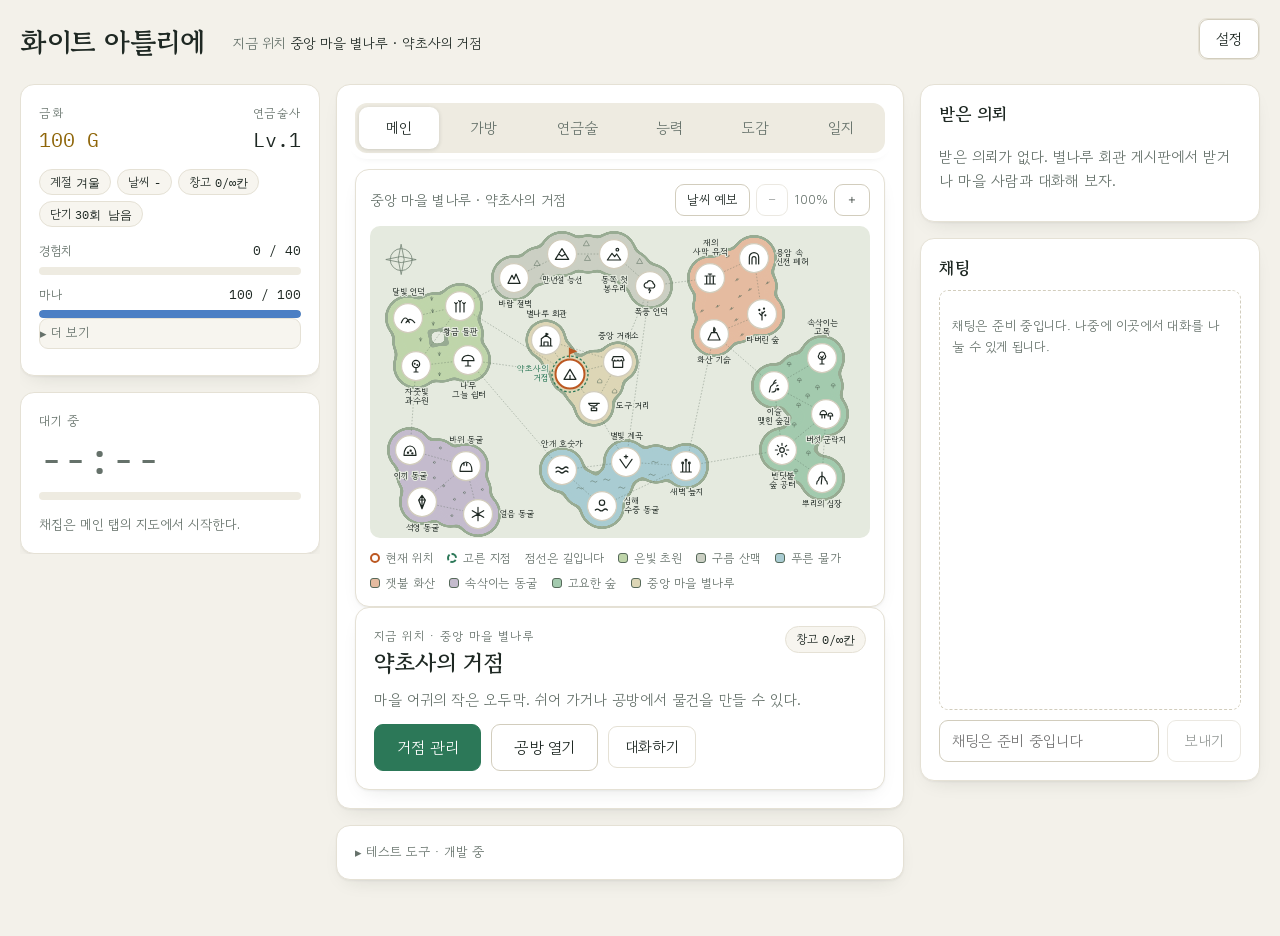
==== index.html @ 30e2deba "Add files via upload" ====
<!doctype html>
<!--
화이트 아틀리에 설계 요약 (상세: "화이트 아틀리에 설계 스펙.md", 인터뷰 2026-10-27)
- 정체성: 방치형 게임. 장기 채집만 오프라인에서 흐르며 복귀 시 한 번만 정산. 시계 + 한도 + 역행 감지.
- 장기 채집은 경험치와 고등급 재료 전용, 단기 채집은 접속 중 용돈벌이. 중앙 마을에서는 채집 불가.
- 흐트러짐과 연속 기록은 폐지하고 날씨(짧게)와 계절(길게)로 대체. 정화와 보호막 물약은 날씨 대비 효과로 교체.
- 마을 레벨 하나(5단계)로 거점, 거래소, 도구 거리를 함께 확장. 재료는 금화, 납품, 의뢰 실적.
- 의뢰 슬롯 5개 고정, 특수 티켓으로 5건 추가(소모, 환영 패키지 포함), 시세 연동 수요, 마을 사람 특수 의뢰.
- 연금술사 레벨 상한 100, 마을 확장이 선행. 31~100은 전문화 트리(저레벨엔 한 갈래의 최종 노드만, 결국 모두 가능).
- 창고 용량 제한, 즐겨찾기, 판매 잠금. 가득 차면 수확물 보류. 제작은 즉시 완료 + 대량 제작 버튼.
- 완료 알림은 브라우저 알림과 소리. UI는 좌측 사이드바 + 페이지 분리(데스크톱 우선).
- 저장 초기화 허용, 내보내기와 불러오기 추가. 구현 순서: 기반, 경제, 콘텐츠.
- 이 주석은 설계 메모이며 아직 코드에 반영되지 않은 항목이 대부분이다.
-->
<html><head><meta charset=utf8><meta name=viewport content="width=device-width,initial-scale=1,viewport-fit=cover"><style>:root{color-scheme:light;box-sizing:border-box;padding-top:env(safe-area-inset-top,0px);padding-bottom:env(safe-area-inset-bottom,0px)}html{scroll-padding-top:env(safe-area-inset-top,0px)}body{margin:0;padding:0;font:14px -apple-system,BlinkMacSystemFont,sans-serif;background:#fff;color:#000}img{max-width:100%}[hidden]:not([hidden=until-found i]){display:none!important}</style></head><body>
<title>화이트 아틀리에</title>
<meta name="claude:viewport-fit-sides" content="cover">
<link rel="preconnect" href="https://fonts.googleapis.com">
<link rel="preconnect" href="https://fonts.gstatic.com" crossorigin>
<link rel="stylesheet" href="https://fonts.googleapis.com/css2?family=Gowun+Batang:wght@400;700&family=Gowun+Dodum&family=IBM+Plex+Mono:wght@400;500&display=swap">
<style>
/* 화이트 아틀리에 — 디자인 v2
   · 종이처럼 밝은 바탕, 흰 카드, 숲빛 초록(행동)과 주황(진행·주의)만 강조색으로 쓴다.
   · 화면 크기에 따라 밀도가 바뀐다: 넓을수록 여유롭게(큰 글자·넓은 여백), 좁을수록 촘촘하게.
   · 큰 정보(채집·거래·게시판 등)는 오버레이로 열고, 메인은 지도와 "지금 위치" 카드 중심으로 둔다. */
:root {
  --bg: #F3F1EA;
  --surface: #FFFFFF;
  --surface-2: #F7F5EF;
  --surface-3: #EEEBE1;
  --fg: #1E2823;
  --muted: #65716A;
  --line: #E5E1D5;
  --line-strong: #D2CDBD;
  --accent: #2C7858;
  --accent-soft: #E1F0E7;
  --accent-fg: #FFFFFF;
  --ember: #BC5822;
  --ember-soft: #FBEADB;
  --ember-fg: #FFF8F2;
  --warn: #946409;
  --gold: #8F660A;
  --up: #2A7849;
  --down: #B04F1B;
  --r1: #66736B;
  --r2: #2A7849;
  --r3: #2C5DA5;
  --r4: #A06E10;
  --map-bg: #E5EADF;
  --m-grass: #BFD5AA;
  --m-mount: #CBCFC3;
  --m-water: #A9CCD2;
  --m-lava: #E5BBA0;
  --m-cave: #C4BBCD;
  --m-coast: #98AB93;
  --m-deco: #56695A;
  --m-town: #DDD6B6;
  --m-forest: #A3CAAE;
  --shadow: 0 1px 2px rgba(30, 40, 30, 0.05), 0 8px 22px -12px rgba(30, 40, 30, 0.18);
  --font-display: 'Gowun Batang', 'Nanum Myeongjo', 'Noto Serif KR', serif;
  --font-body: 'Gowun Dodum', 'Noto Sans KR', 'Apple SD Gothic Neo', 'Malgun Gothic', sans-serif;
  --font-mono: 'IBM Plex Mono', ui-monospace, 'SF Mono', Menlo, Consolas, monospace;
  /* 밀도 (화면 크기별로 아래에서 바뀐다) */
  --fs: 15px;
  --pad: 18px;
  --gap: 16px;
  --rad: 14px;
  --rad-sm: 9px;
  color-scheme: light;
}
@media (prefers-color-scheme: dark) {
  :root:not([data-theme="light"]) {
    --bg: #0E1411; --surface: #151E19; --surface-2: #1A2620; --surface-3: #20302A;
    --fg: #E6EDE5; --muted: #92A398; --line: #25352B; --line-strong: #34493C;
    --accent: #6FC3A1; --accent-soft: #1B3328; --accent-fg: #0E1411;
    --ember: #E58C4F; --ember-soft: #3A2416; --ember-fg: #1A0E05;
    --warn: #D9A93F; --gold: #E2B450; --up: #6FC38A; --down: #E58C4F;
    --r1: #94A29A; --r2: #6FC38A; --r3: #80A9EA; --r4: #E2B450;
    --map-bg: #0A100D; --m-grass: #21382A; --m-mount: #2A3331; --m-water: #1D3A42; --m-lava: #4B2C1F;
    --m-cave: #2E2939; --m-coast: #3E594A; --m-deco: #7EA08A; --m-town: #3A3727; --m-forest: #1B3A2C;
    --shadow: 0 1px 2px rgba(0, 0, 0, 0.3), 0 10px 26px -12px rgba(0, 0, 0, 0.6);
    color-scheme: dark;
  }
}
:root[data-theme="dark"] {
  --bg: #0E1411; --surface: #151E19; --surface-2: #1A2620; --surface-3: #20302A;
  --fg: #E6EDE5; --muted: #92A398; --line: #25352B; --line-strong: #34493C;
  --accent: #6FC3A1; --accent-soft: #1B3328; --accent-fg: #0E1411;
  --ember: #E58C4F; --ember-soft: #3A2416; --ember-fg: #1A0E05;
  --warn: #D9A93F; --gold: #E2B450; --up: #6FC38A; --down: #E58C4F;
  --r1: #94A29A; --r2: #6FC38A; --r3: #80A9EA; --r4: #E2B450;
  --map-bg: #0A100D; --m-grass: #21382A; --m-mount: #2A3331; --m-water: #1D3A42; --m-lava: #4B2C1F;
  --m-cave: #2E2939; --m-coast: #3E594A; --m-deco: #7EA08A; --m-town: #3A3727; --m-forest: #1B3A2C;
  --shadow: 0 1px 2px rgba(0, 0, 0, 0.3), 0 10px 26px -12px rgba(0, 0, 0, 0.6);
  color-scheme: dark;
}
@media (min-width: 1600px) { :root { --fs: 16px; --pad: 22px; --gap: 20px; } }
@media (max-width: 1279px) { :root { --fs: 14.5px; --pad: 16px; --gap: 14px; } }
@media (max-width: 899px) { :root { --fs: 14px; --pad: 14px; --gap: 12px; } }

* { box-sizing: border-box; }
body { background: var(--bg); color: var(--fg); font-family: var(--font-body); font-size: var(--fs); line-height: 1.6; }
button, input { font: inherit; color: inherit; }
button { -webkit-tap-highlight-color: transparent; }
:focus-visible { outline: 2px solid var(--accent); outline-offset: 2px; }

/* ---- 틀 */
.app {
  max-width: 1760px; margin: 0 auto;
  padding-block: 18px 48px;
  padding-left: max(20px, env(safe-area-inset-left, 0px));
  padding-right: max(20px, env(safe-area-inset-right, 0px));
  display: grid; gap: var(--gap);
}
.top { display: flex; align-items: center; justify-content: space-between; gap: 8px 20px; flex-wrap: wrap; }
h1 { font-family: var(--font-display); font-size: 28px; line-height: 1.2; margin: 0; letter-spacing: -0.01em; text-wrap: balance; }
.where { color: var(--muted); font-size: 0.93em; margin-right: auto; margin-left: 8px; }
.where b { color: var(--fg); font-weight: 400; }

.grid { display: grid; gap: var(--gap); grid-template-columns: minmax(0, 1fr); align-items: start; }
.col { display: grid; gap: var(--gap); min-width: 0; align-content: start; }
@media (min-width: 900px) {
  .grid { grid-template-columns: 300px minmax(0, 1fr); grid-template-areas: "a b" "c b"; grid-template-rows: auto 1fr; }
  .grid > .col:nth-child(1) { grid-area: a; }
  .grid > .col:nth-child(2) { grid-area: b; }
  .grid > .logcol { grid-area: c; }
  .logcol { align-self: stretch; }
  .logcol .stick { position: sticky; top: 16px; align-self: start; }
}
@media (min-width: 1280px) {
  .grid { grid-template-columns: 300px minmax(0, 1fr) 340px; grid-template-areas: "a b c"; grid-template-rows: auto; }
  .grid > .col:nth-child(1) { position: sticky; top: 16px; align-self: start; max-height: calc(100vh - 32px); overflow-y: auto; scrollbar-width: thin; }
}
@media (min-width: 1600px) { .grid { grid-template-columns: 330px minmax(0, 1fr) 380px; } }

/* ---- 카드 */
.panel { background: var(--surface); border: 1px solid var(--line); border-radius: var(--rad); padding: var(--pad); min-width: 0; box-shadow: var(--shadow); }
.panel h2 { font-family: var(--font-display); font-size: 1.15em; margin: 0 0 10px; line-height: 1.3; }
.sub { color: var(--muted); font-size: 0.87em; }
.note { margin: 0 0 12px; color: var(--muted); font-size: 0.9em; }
.sec { margin: 18px 0 8px; font-size: 0.85em; color: var(--muted); letter-spacing: 0.05em; font-weight: 400; }
.sec:first-child { margin-top: 0; }
.empty { color: var(--muted); padding: 10px 0; }

/* ---- 사이드바: 상태·타이머 */
.stat { display: grid; gap: 2px; }
.stat .k { font-size: 0.8em; color: var(--muted); letter-spacing: 0.05em; }
.stat .v { font-family: var(--font-mono); font-size: 1.35em; font-variant-numeric: tabular-nums; }
.side .topline { display: flex; justify-content: space-between; align-items: baseline; gap: 12px; }
.side .chiprow { display: flex; flex-wrap: wrap; gap: 6px; margin: 12px 0 14px; }
.lvl .row1 { display: flex; justify-content: space-between; gap: 8px; font-size: 0.85em; color: var(--muted); margin-bottom: 5px; }
.lvl .row1 b { color: var(--fg); font-weight: 400; font-family: var(--font-mono); font-variant-numeric: tabular-nums; }
.effects { display: flex; flex-wrap: wrap; gap: 6px; margin-top: 10px; }
.timer-kind { font-size: 0.85em; color: var(--muted); letter-spacing: 0.04em; min-height: 1.4em; }
.clock { font-family: var(--font-mono); font-size: 2.8em; line-height: 1.1; font-variant-numeric: tabular-nums; letter-spacing: -0.02em; margin: 4px 0 10px; }
.clock.idle { color: var(--muted); }
.clock.focus { color: var(--ember); }
.timer-actions { margin-top: 14px; }

.bar { height: 8px; border-radius: 999px; background: var(--surface-3); overflow: hidden; }
.bar > i { display: block; height: 100%; width: 0; background: var(--accent); border-radius: 999px; transition: width 0.3s ease; }
.bar.focus > i { background: var(--ember); }
.mana > i { background: #4C7FC4; }

details.more > summary, details.testbox > summary { cursor: pointer; color: var(--muted); font-size: 0.87em; padding: 4px 0; list-style: none; }
details.more > summary::-webkit-details-marker, details.testbox > summary::-webkit-details-marker { display: none; }
details.more > summary::before, details.testbox > summary::before { content: '▸ '; }
details.more[open] > summary::before, details.testbox[open] > summary::before { content: '▾ '; }
details.more[open] > summary, details.testbox[open] > summary { margin-bottom: 8px; }
details.testbox { padding: 12px var(--pad); }

/* ---- 칩 · 버튼 */
.chip { display: inline-flex; align-items: center; gap: 4px; font-size: 0.82em; padding: 3px 10px; border: 1px solid var(--line); border-radius: 999px; background: var(--surface-2); line-height: 1.5; }
.chip b { font-weight: 400; font-family: var(--font-mono); font-variant-numeric: tabular-nums; }
.chip.fx, .chip.wx { border-color: var(--accent); color: var(--accent); background: var(--accent-soft); }
.chip.bad, .chip.wx.bad { border-color: var(--ember); color: var(--ember); background: var(--ember-soft); }
.chip.dim-chip { color: var(--muted); border-style: dashed; background: transparent; }
.chip.c-common { border-left: 3px solid var(--r1); }
.chip.c-uncommon { border-left: 3px solid var(--r2); }
.chip.c-rare { border-left: 3px solid var(--r3); }
.chip.c-legendary { border-left: 3px solid var(--r4); }
.hot { font-size: 0.75em; padding: 1px 7px; border-radius: 999px; background: var(--ember); color: var(--ember-fg); }
.up { color: var(--up); } .down { color: var(--down); }
.stat .v.gold, b.gold { color: var(--gold); }
b.gold { font-weight: 400; font-family: var(--font-mono); font-variant-numeric: tabular-nums; }

.actions { display: flex; flex-wrap: wrap; gap: 8px; align-items: center; }
.btn { border: 1px solid var(--line-strong); background: var(--surface); padding: 8px 16px; border-radius: var(--rad-sm); cursor: pointer; min-height: 40px; transition: background 0.15s, border-color 0.15s, transform 0.05s; }
.btn:hover:not(:disabled) { border-color: var(--accent); background: var(--accent-soft); }
.btn:active:not(:disabled) { transform: translateY(1px); }
.btn:disabled { opacity: 0.45; cursor: not-allowed; }
.btn.primary { background: var(--accent); color: var(--accent-fg); border-color: var(--accent); }
.btn.primary:hover:not(:disabled) { background: var(--accent); filter: brightness(1.08); }
.btn.focus { background: var(--ember); color: var(--ember-fg); border-color: var(--ember); }
.btn.focus:hover:not(:disabled) { background: var(--ember); filter: brightness(1.08); }
.btn.ghost { background: transparent; border-color: var(--line); }
.btn.small { min-height: 32px; padding: 4px 11px; font-size: 0.87em; }
.btn.big { min-height: 46px; padding: 10px 22px; font-size: 1.05em; }

.search { width: 100%; min-height: 40px; margin: 0 0 8px; padding: 7px 12px; border: 1px solid var(--line-strong); border-radius: var(--rad-sm); background: var(--surface); color: var(--fg); }
.search:focus { border-color: var(--accent); outline: none; box-shadow: 0 0 0 3px var(--accent-soft); }

.seg { display: inline-flex; flex-wrap: wrap; background: var(--surface-3); border-radius: var(--rad-sm); padding: 3px; gap: 2px; }
.seg button { border: 0; background: transparent; padding: 6px 14px; cursor: pointer; min-height: 34px; border-radius: 7px; color: var(--muted); }
.seg button:hover { color: var(--fg); }
.seg button[aria-pressed="true"] { background: var(--surface); color: var(--fg); box-shadow: 0 1px 3px rgba(30, 40, 30, 0.14); }
.theme-seg button { min-height: 30px; padding: 3px 11px; font-size: 0.87em; }

/* ---- 탭 (메인 패널 위) */
.tabs { display: flex; flex-wrap: wrap; gap: 4px; background: var(--surface-3); border-radius: 12px; padding: 4px; margin: 0 0 var(--gap); position: sticky; top: 8px; z-index: 20; box-shadow: 0 0 0 6px var(--surface), 0 6px 10px -4px rgba(30, 40, 30, 0.18); }
.tab { flex: 1 1 auto; background: none; border: 0; padding: 9px 14px; cursor: pointer; color: var(--muted); border-radius: 9px; text-align: center; }
.tab:hover { color: var(--fg); }
.tab[aria-selected="true"] { background: var(--surface); color: var(--fg); box-shadow: 0 1px 4px rgba(30, 40, 30, 0.16); }

/* ---- 목록 */
.rows { display: grid; gap: 8px; }
.row { display: flex; flex-wrap: wrap; align-items: center; justify-content: space-between; gap: 6px 14px; padding: 10px 12px; border: 1px solid var(--line); border-radius: var(--rad-sm); background: var(--surface-2); }
.row .info { min-width: 0; flex: 1 1 200px; }
.row .name { display: flex; flex-wrap: wrap; gap: 4px 8px; align-items: baseline; }
.row .desc { color: var(--muted); font-size: 0.87em; }
.row.dim { opacity: 0.6; }
.row .actions { flex-wrap: nowrap; }
.rar { font-size: 0.75em; letter-spacing: 0.06em; }
.rar.common { color: var(--r1); } .rar.uncommon { color: var(--r2); } .rar.rare { color: var(--r3); } .rar.legendary { color: var(--r4); }
.sig { color: var(--warn); font-size: 0.8em; }
.cnt { font-family: var(--font-mono); font-variant-numeric: tabular-nums; }
.notice { padding: 10px 14px; border: 1px solid var(--line-strong); border-left: 4px solid var(--warn); border-radius: var(--rad-sm); font-size: 0.9em; background: var(--surface-2); }
.notice.bad { border-left-color: var(--ember); background: var(--ember-soft); }
.news { margin: 8px 0; padding-left: 18px; font-size: 0.87em; color: var(--muted); }
.news li { margin: 2px 0; }
.hearts { color: var(--ember); letter-spacing: 1px; }
.hearts i { font-style: normal; color: var(--line-strong); }

.tblwrap { overflow-x: auto; }
.tbl { width: 100%; border-collapse: collapse; font-size: 0.87em; font-variant-numeric: tabular-nums; }
.tbl th, .tbl td { padding: 7px 9px; text-align: right; border-bottom: 1px solid var(--line); white-space: nowrap; }
.tbl th:first-child, .tbl td:first-child { text-align: left; }
.tbl th { color: var(--muted); font-weight: 400; }
.tbl td.zero { color: var(--muted); opacity: 0.6; }
.fcast .tbl td, .fcast .tbl th { text-align: left; }

details { border: 1px solid var(--line); border-radius: var(--rad-sm); margin-bottom: 8px; background: var(--surface-2); }
summary { cursor: pointer; padding: 9px 12px; }
details .rows { padding: 0 10px 10px; }
details .row { background: var(--surface); }

/* ---- 가방·연금술 */
.pick { display: flex; flex-wrap: wrap; gap: 6px; }
.pick button { border: 1px solid var(--line-strong); background: var(--surface); border-radius: var(--rad-sm); padding: 6px 11px; cursor: pointer; }
.pick button:hover:not(:disabled) { border-color: var(--accent); }
.pick button[aria-pressed="true"] { border-color: var(--accent); background: var(--accent); color: var(--accent-fg); }
.pick button:disabled { opacity: 0.5; cursor: not-allowed; }
.pick button.c-common { border-left: 3px solid var(--r1); }
.pick button.c-uncommon { border-left: 3px solid var(--r2); }
.pick button.c-rare { border-left: 3px solid var(--r3); }
.pick button.c-legendary { border-left: 3px solid var(--r4); }
.fbar { margin-bottom: 10px; }
.fbar button { padding: 4px 11px; font-size: 0.87em; }
.picklist { max-height: 300px; overflow-y: auto; align-content: flex-start; padding: 2px; }
.slots { display: flex; flex-wrap: wrap; gap: 8px; align-items: center; margin: 14px 0 10px; min-height: 44px; }
.slot { padding: 8px 14px; border: 1px dashed var(--line-strong); border-radius: var(--rad-sm); min-width: 84px; text-align: center; color: var(--muted); }
.slot.on { border-style: solid; border-color: var(--accent); color: var(--fg); background: var(--accent-soft); }
.plus { color: var(--muted); }
.chance { margin: 0 0 12px; }
.chance b { font-family: var(--font-mono); font-variant-numeric: tabular-nums; font-weight: 500; }
.skills { list-style: none; margin: 10px 0 0; padding: 0; display: grid; gap: 4px; font-size: 0.87em; }
.skills li { color: var(--muted); }
.skills li.on { color: var(--fg); }
.skills li b { font-weight: 400; font-family: var(--font-mono); margin-right: 4px; }
.skills li.on b { color: var(--accent); }

/* ---- 일지 · 채팅 · 받은 의뢰 */
.log { height: min(60vh, 520px); overflow-y: auto; display: grid; align-content: start; gap: 8px; padding-right: 4px; }
.log.pinned { height: auto; max-height: 240px; margin-bottom: 6px; }
.log p { margin: 0; padding: 2px 0 2px 12px; border-left: 3px solid var(--line-strong); }
.log p.good { border-left-color: var(--accent); }
.log p.bad { border-left-color: var(--ember); }
.log p.brew { border-left-color: var(--r3); }
.log p.legend { border-left-color: var(--r4); color: var(--r4); }
.log p.sys { color: var(--muted); }
.log time { font-family: var(--font-mono); font-size: 0.75em; color: var(--muted); margin-right: 8px; }
.pin { border: 1px solid var(--line); background: transparent; color: var(--muted); border-radius: 5px; font-size: 0.75em; padding: 0 7px; margin-left: 6px; cursor: pointer; }
.pin:hover { border-color: var(--accent); color: var(--fg); }
.stick { display: grid; gap: var(--gap); }
.questpanel h2 { margin-bottom: 10px; }
.quests { display: grid; gap: 8px; max-height: 34vh; overflow-y: auto; }
.quest { display: flex; align-items: center; justify-content: space-between; gap: 10px; padding: 9px 12px; border: 1px solid var(--line); border-radius: var(--rad-sm); background: var(--surface-2); }
.quest.ready { border-color: var(--accent); background: var(--accent-soft); }
.quest .qmain { min-width: 0; }
.quest .qt { font-size: 0.95em; line-height: 1.4; }
.chatbox { height: calc(100vh - 480px); min-height: 140px; max-height: 560px; overflow: auto; border: 1px dashed var(--line-strong); border-radius: var(--rad-sm); padding: 12px; }
.chatform { display: flex; gap: 8px; margin-top: 10px; }
.chatform .search { margin: 0; flex: 1; }

/* ---- 지도 */
.mapcard { background: var(--surface); border: 1px solid var(--line); border-radius: var(--rad); padding: calc(var(--pad) - 4px); box-shadow: var(--shadow); }
.maptool { display: flex; align-items: center; justify-content: space-between; gap: 8px 14px; flex-wrap: wrap; margin-bottom: 10px; }
.maptool .mt-left { display: flex; align-items: center; gap: 10px; flex-wrap: wrap; min-width: 0; }
.maptool .mapcap { margin: 0; font-size: 0.95em; color: var(--muted); }
.maptool .actions { gap: 6px; }
.mapwrap { border-radius: calc(var(--rad) - 4px); background: var(--map-bg); overflow: auto; max-height: 82vh; }
.mapwrap svg { display: block; width: 100%; min-width: 100%; height: auto; }
.legend { display: flex; flex-wrap: wrap; gap: 6px 14px; margin-top: 10px; font-size: 0.8em; color: var(--muted); }
.legend span { display: inline-flex; align-items: center; gap: 6px; }
.legend i { width: 10px; height: 10px; border-radius: 50%; border: 2px solid var(--ember); background: var(--surface); }
.legend i.sel { border-color: var(--accent); border-style: dashed; }
.legend i.sw { border: 1px solid var(--m-deco); border-radius: 3px; }
.node { cursor: pointer; color: var(--fg); }
.node .disc { fill: var(--surface); stroke: var(--line-strong); stroke-width: 2.5; }
.node .ring { fill: none; stroke: transparent; stroke-width: 2.5; stroke-dasharray: 5 4; }
.node:hover .disc { stroke: var(--accent); }
.node.sel .ring, .node:focus-visible .ring { stroke: var(--accent); }
.node:focus { outline: none; }
.node.here .disc { stroke: var(--ember); stroke-width: 4; }
.node .flag { fill: var(--ember); }
.node .lbl { font-family: var(--font-body); font-size: 21px; fill: var(--fg); paint-order: stroke fill; stroke: var(--map-bg); stroke-width: 6px; stroke-linejoin: round; pointer-events: none; }
.node.here .lbl { fill: var(--ember); }
.node.sel .lbl, .node:hover .lbl { fill: var(--accent); }
.mapwrap.busy .node:not(.here):not(.sel) { opacity: 0.6; }
.link { fill: none; stroke: var(--m-deco); stroke-width: 1.6; stroke-dasharray: 2 6; stroke-linecap: round; opacity: 0.55; }
.deco { fill: none; stroke: var(--m-deco); stroke-width: 1.6; stroke-linecap: round; stroke-linejoin: round; opacity: 0.8; }

/* ---- 지도 아래 카드: 고른 곳 · 지금 위치 */
.selcard { padding: 14px 16px; border: 1px solid var(--accent); border-radius: var(--rad); background: var(--accent-soft); display: grid; gap: 10px; }
.selcard:empty { display: none; }
.sc-head { display: flex; justify-content: space-between; align-items: flex-start; gap: 12px; flex-wrap: wrap; }
.mi-name { font-family: var(--font-display); font-size: 1.2em; margin: 0; line-height: 1.3; }
.sc-time { font-family: var(--font-mono); font-size: 1.1em; }
.sc-chips { display: flex; flex-wrap: wrap; gap: 6px; }
.placecard { background: var(--surface); border: 1px solid var(--line); border-radius: var(--rad); padding: var(--pad); box-shadow: var(--shadow); display: grid; gap: 12px; }
.pc-head { display: flex; justify-content: space-between; align-items: flex-start; gap: 12px; flex-wrap: wrap; }
.pc-kicker { font-size: 0.8em; color: var(--muted); letter-spacing: 0.06em; }
.placecard h2 { font-family: var(--font-display); font-size: 1.5em; margin: 2px 0 0; line-height: 1.25; }
.pc-desc { margin: 0; color: var(--muted); }
.pc-chips { display: flex; flex-wrap: wrap; gap: 6px; }
.pc-actions { display: flex; flex-wrap: wrap; gap: 10px; align-items: center; }

/* ---- 오버레이 */
.overlay { position: fixed; inset: 0; background: rgba(12, 18, 14, 0.5); backdrop-filter: blur(3px); display: flex; align-items: center; justify-content: center; padding: 20px; z-index: 50; }
.ov-card { background: var(--surface); color: var(--fg); border: 1px solid var(--line); border-radius: 18px; width: min(860px, 100%); max-height: min(90vh, 900px); display: flex; flex-direction: column; box-shadow: 0 24px 60px -12px rgba(0, 0, 0, 0.45); outline: none; }
.ov-head { display: flex; align-items: center; gap: 12px; padding: 16px 22px; border-bottom: 1px solid var(--line); }
.ov-head h2 { margin: 0; flex: 1; font-family: var(--font-display); font-size: 1.35em; }
.ov-body { padding: 18px 22px 24px; overflow-y: auto; }
body.ov-open { overflow: hidden; }
.toast { position: fixed; left: 50%; bottom: 28px; transform: translateX(-50%); max-width: min(560px, 92vw); background: var(--fg); color: var(--bg); padding: 11px 18px; border-radius: 12px; z-index: 60; box-shadow: 0 10px 28px rgba(0, 0, 0, 0.3); }

/* ---- 설정 메뉴 */
.menu { position: relative; }
.menu > summary { list-style: none; cursor: pointer; padding: 7px 16px; border: 1px solid var(--line-strong); border-radius: var(--rad-sm); background: var(--surface); }
.menu > summary::-webkit-details-marker { display: none; }
.menu[open] > summary { border-color: var(--accent); }
.menu-body { position: absolute; right: 0; top: calc(100% + 8px); width: min(350px, 92vw); background: var(--surface); border: 1px solid var(--line); border-radius: var(--rad); padding: 16px; z-index: 40; box-shadow: 0 16px 40px -8px rgba(0, 0, 0, 0.3); display: grid; gap: 16px; }
.menu-sec h3 { margin: 0 0 7px; font-size: 0.85em; font-weight: 400; color: var(--muted); letter-spacing: 0.05em; }

.tools { display: flex; flex-wrap: wrap; gap: 8px; align-items: center; }
.tools label { display: inline-flex; gap: 6px; align-items: center; cursor: pointer; }

@media (prefers-reduced-motion: reduce) { * { transition: none !important; animation: none !important; } }
</style>

<div class="app">
  <header class="top">
    <h1>화이트 아틀리에</h1>
    <div class="where" id="where"></div>
    <details class="menu" id="menu">
      <summary>설정</summary>
      <div class="menu-body">
        <div class="menu-sec"><h3>화면 색</h3>
          <div class="seg theme-seg" role="group" aria-label="화면 색상"><button data-theme-set="auto" aria-pressed="true">자동</button><button data-theme-set="light" aria-pressed="false">라이트</button><button data-theme-set="dark" aria-pressed="false">다크</button></div>
        </div>
        <div class="menu-sec"><h3>완료 알림</h3>
          <div class="actions"><button class="btn small" id="notifybtn" data-act="toggle-notify" aria-pressed="true">알림 켜짐 · 끄기</button>
            <button class="btn small" data-act="test-notify">시험</button>
            <button class="btn small" id="permbtn" data-act="ask-notify">브라우저 팝업 허용</button></div>
          <p class="sub" id="permtxt" style="margin:6px 0 0"></p>
          <p class="sub" style="margin:4px 0 0">장기 채집·이동이 끝나면 화면 안 알림과 소리로 알려 준다. 창을 닫아 둔 동안 끝난 것은 다시 열 때 정산된다.</p>
        </div>
        <div class="menu-sec"><h3>저장</h3>
          <div class="actions"><button class="btn small" data-act="export-save">내보내기</button>
            <button class="btn small" data-act="import-save">불러오기</button>
            <input type="file" id="importfile" accept=".json,application/json" hidden></div>
          <p class="sub" style="margin:6px 0 0">진행 기록은 이 브라우저에 자동 저장된다. 브라우저를 바꾸거나 기록을 지우기 전에 파일로 내보내 두자.</p>
        </div>
      </div>
    </details>
  </header>

  <div class="grid">
    <div class="col">
      <section class="panel side" aria-label="상태">
        <div id="stats"></div>
        <div class="lvl" id="lvl"></div>
        <details class="more"><summary>더 보기</summary><div id="more"></div><div class="effects" id="effects"></div></details>
      </section>

      <section class="panel" aria-label="채집 타이머">
        <div class="timer-kind" id="tkind"></div>
        <div class="clock" id="clock">--:--</div>
        <div class="bar" id="bar"><i id="barfill"></i></div>
        <div class="timer-actions" id="actions"></div>
      </section>

      
    </div>

    <div class="col">
      <section class="panel" aria-label="연금술사의 도구">
        <div class="tabs" role="tablist" id="tabs">
          <button class="tab" role="tab" data-tab="main">메인</button>
          
          <button class="tab" role="tab" data-tab="bag">가방</button>
          <button class="tab" role="tab" data-tab="brew">연금술</button>
          <button class="tab" role="tab" data-tab="skill">능력</button>
          
          <button class="tab" role="tab" data-tab="book">도감</button>
          <button class="tab" role="tab" data-tab="log">일지</button>
        </div>
        <div id="view"></div>
      </section>

      <details class="panel testbox" aria-label="테스트 도구">
        <summary>테스트 도구 · 개발 중</summary>
        <div class="tools">
          <label><input type="checkbox" id="fast"> 빠른 시간 (1분 = 1초, 단기 대기 3초) — 테스트 중</label>
          <button class="btn small" data-act="skip-timer">지금 끝내기</button>
          <button class="btn small" data-act="give-herbs">모든 재료 +3</button>
          <button class="btn small" data-act="give-xp">경험치 +100</button>
          <button class="btn small" data-act="give-gold">금화 +1000</button>
          <button class="btn small" data-act="next-weather">날씨 넘기기</button>
          <button class="btn small" data-act="next-season">계절 넘기기</button>
          <button class="btn small ghost" data-act="reset">처음부터 다시</button>
        </div>
        <p class="sub" style="margin:10px 0 0">빠른 시간 모드와 아래 버튼은 개발 중인 시험용이다.</p>
      </details>
    </div>

    <div class="col logcol">
      <div class="stick">
      <section class="panel questpanel" aria-label="받은 의뢰"><h2>받은 의뢰 <span class="sub" id="questcount"></span></h2><div class="quests" id="quests"></div></section>
      <section class="panel chat" aria-label="채팅">
        <h2>채팅</h2>
        <div class="chatbox"><p class="sub">채팅은 준비 중입니다. 나중에 이곳에서 대화를 나눌 수 있게 됩니다.</p></div>
        <form class="chatform" onsubmit="return false">
          <input type="text" class="search" placeholder="채팅은 준비 중입니다" disabled aria-label="채팅 입력">
          <button class="btn" type="submit" disabled>보내기</button>
        </form>
      </section>
    </div>
    </div>
  </div>
</div>

<script>
/*!
 * alchemy.js v2 — 약초 연금술 게임 엔진
 * 브라우저(<script src>)와 Node(require) 양쪽에서 동작한다.
 *
 *   const game = new Alchemy.Game({ herbs, potions, regions });
 *   game.shortGather();                  // 단기 채집 (대기 30초)
 *   game.startExpedition(60);            // 장기 채집 (30·60·120·180분)
 *   game.completeExpedition();           // 타이머가 끝나면 호출
 *   game.brew(['somdallae', 'danjamyeolmae']);
 *
 * 모든 메서드는 { ok, code, message, ... } 형태의 결과를 반환한다.
 * game.state 는 순수 JSON 이므로 localStorage 등에 그대로 저장할 수 있다.
 * 타이머(남은 시간 표시)는 UI 의 몫이고, 엔진은 시작·완료·포기만 처리한다.
 */
(function (root, factory) {
  if (typeof module === 'object' && module.exports) module.exports = factory();
  else root.Alchemy = factory();
})(typeof self !== 'undefined' ? self : this, function () {
  'use strict';

  const RARITIES = ['common', 'uncommon', 'rare', 'legendary'];
  const ORDINARY = ['common', 'uncommon', 'rare'];   // 일반 뽑기에 나오는 등급

  const DEFAULTS = {
    // ---- 채집 ---------------------------------------------------------------
    // 등급별 출현 가중치. 소지역에 없는 등급은 빠지고 남은 등급끼리 비율로 환산한다.
    // 전설 약초는 이 표에 없다. 장기 채집 완료 시 legendaryChance 로만 얻는다.
    odds: {
      short: { common: 75, uncommon: 20, rare: 5 },
      30:    { common: 55, uncommon: 35, rare: 10 },
      60:    { common: 30, uncommon: 45, rare: 25 },
      120:   { common: 10, uncommon: 40, rare: 50 },
      180:   { common: 0,  uncommon: 25, rare: 75 },
    },
    expeditionMinutes: [30, 60, 120, 180],
    expeditionRolls: { 30: 3, 60: 7, 120: 15, 180: 24 },      // 완료 시 약초를 뽑는 횟수
    expeditionXpBonus: { 30: 1, 60: 1.1, 120: 1.2, 180: 1.3 }, // 오래 할수록 분당 경험치 보너스
    xpPerMinute: 1,
    legendaryChance: 0.01,       // 장기 채집 1회 완료마다 전설 약초 보너스 확률 (어느 지역에서든 같다)
    shortCooldownSec: 30,
    minCooldownSec: 5,
    signatureBonus: 2,           // 소지역 대표 약초는 같은 등급 안에서 가중치 ×2
    rareChanceScale: 10,         // rare_chance 값 v → 희귀·전설 가중치 ×(1 + v/10)

    // ---- 연금술사 레벨 · 조합 확률 ----------------------------------------------
    maxLevel: 30,
    xpToNext: function (level) { return 40 + 20 * (level - 1); },
    baseBrewChance: 50,          // 1레벨, 1등급 물약의 성공 확률(%)
    brewChancePerLevel: 2.5,     // 레벨당 +%p
    brewTierPenalty: 8,          // 등급이 1 오를 때마다 -%p
    minBrewChance: 5,
    maxBrewChance: 98,
    brewXpSuccess: 3,            // 성공 시 등급 × 이 값
    brewXpFail: 1,

    // ---- 집중 방해 규칙 ---------------------------------------------------------
    maxDistracted: 3,            // '흐트러짐' 최대 층수
    distractedPenalty: 0.1,      // 층당 장기 채집 보상 감소율
    distractedDecayEvery: 3,     // 장기 채집 N회 완료마다 흐트러짐 1층 자연 회복
    dailyCreditCap: 2,           // session_credit 물약의 하루 사용 한도
    creditMinutes: 30,           // session_credit 1회분 = 30분 장기 채집
    now: function () { return Date.now(); },
    today: function () {
      const d = new Date();
      const p = function (n) { return String(n).padStart(2, '0'); };
      return d.getFullYear() + '-' + p(d.getMonth() + 1) + '-' + p(d.getDate());
    },
  };

  function fail(code, message, extra) {
    return Object.assign({ ok: false, code: code, message: message }, extra || {});
  }

  function unwrap(data, key) {
    if (Array.isArray(data)) return data;
    if (data && Array.isArray(data[key])) return data[key];
    throw new Error(key + ' 데이터가 올바르지 않습니다.');
  }

  function recipeKey(ids) { return ids.slice().sort().join('+'); }

  function createState(today) {
    return {
      v: 2,
      date: today,
      phase: 'idle',               // idle | expedition
      location: null,              // 현재 소지역 id
      herbs: {},                   // { herbId: 개수 }
      potions: {},                 // { potionId: 개수 }
      discovered: {},              // { recipeKey: true }
      active: [],                  // 지속 효과 [{ type, value, unit, remaining }]
      level: 1,
      xp: 0,                       // 현재 레벨 안에서 쌓은 경험치
      totalXp: 0,
      streak: 0,                   // 연속으로 완료한 장기 채집 횟수
      bestStreak: 0,
      distracted: 0,               // '흐트러짐' 층수
      cleanProgress: 0,
      expeditionsToday: 0,
      shortToday: 0,
      creditsToday: 0,
      shortReadyAt: 0,             // 다음 단기 채집이 가능해지는 시각(ms)
      currentExpedition: null,     // { minutes, area, startedAt }
    };
  }

  class Game {
    constructor(opts) {
      opts = opts || {};
      this.config = Object.assign({}, DEFAULTS, opts.config || {});
      this.rng = opts.rng || Math.random;

      this.herbList = unwrap(opts.herbs, 'herbs');
      this.potionList = unwrap(opts.potions, 'potions');
      this.regionList = unwrap(opts.regions, 'regions');
      this.herbs = {};
      this.potions = {};
      this.recipes = {};
      this.herbList.forEach(function (h) { this.herbs[h.id] = h; }, this);
      this.potionList.forEach(function (p) {
        this.potions[p.id] = p;
        this.recipes[p.recipeKey] = p;
      }, this);

      this.areas = {};
      this.areaOrder = [];
      this.regionList.forEach(function (r) {
        r.areas.forEach(function (a) {
          this.areas[a.id] = Object.assign({}, a, { regionId: r.id, regionName: r.name });
          this.areaOrder.push(a.id);
        }, this);
      }, this);
      this.legendaryHerbs = this.herbList.filter(function (h) { return h.rarity === 'legendary'; });

      this.state = opts.state || createState(this.config.today());
      this._ensureLocation();
    }

    // ------------------------------------------------------------ 공통 도우미
    _ensureLocation() {
      if (!this.state.location || !this.areas[this.state.location]) {
        this.state.location = this.areaOrder[0];
      }
    }

    _rollDay() {
      const t = this.config.today();
      if (this.state.date !== t) {
        this.state.date = t;
        this.state.expeditionsToday = 0;
        this.state.shortToday = 0;
        this.state.creditsToday = 0;
      }
    }

    _active(type) {
      return this.state.active.find(function (a) { return a.type === type; }) || null;
    }

    _tick(unit) {
      const expired = [];
      this.state.active.forEach(function (a) {
        if (a.unit === unit) {
          a.remaining -= 1;
          if (a.remaining <= 0) expired.push(a.type);
        }
      });
      this.state.active = this.state.active.filter(function (a) { return a.remaining > 0; });
      return expired;
    }

    _penaltyPct() {
      return 100 - Math.round(this.state.distracted * this.config.distractedPenalty * 100);
    }

    _rareMult() {
      const rc = this._active('rare_chance');
      return rc ? 1 + rc.value / this.config.rareChanceScale : 1;
    }

    // ------------------------------------------------------------ 약초 인벤토리
    addHerb(id, n) {
      if (!this.herbs[id]) return fail('unknown_herb', '알 수 없는 약초입니다.');
      this.state.herbs[id] = (this.state.herbs[id] || 0) + (n === undefined ? 1 : n);
      return { ok: true, herbId: id, count: this.state.herbs[id] };
    }
    herbCount(id) { return this.state.herbs[id] || 0; }
    potionCount(id) { return this.state.potions[id] || 0; }

    // ------------------------------------------------------------ 레벨
    levelInfo() {
      const s = this.state;
      const capped = s.level >= this.config.maxLevel;
      return {
        level: s.level, xp: s.xp, max: capped,
        need: capped ? 0 : this.config.xpToNext(s.level),
        baseChance: this._levelChance(s.level),
      };
    }

    _levelChance(level) {
      return this.config.baseBrewChance + this.config.brewChancePerLevel * (level - 1);
    }

    addXp(n) {
      const s = this.state, c = this.config;
      s.totalXp += n;
      let gained = 0;
      if (s.level >= c.maxLevel) return 0;
      s.xp += n;
      while (s.level < c.maxLevel && s.xp >= c.xpToNext(s.level)) {
        s.xp -= c.xpToNext(s.level);
        s.level += 1;
        gained += 1;
      }
      if (s.level >= c.maxLevel) s.xp = 0;
      return gained;
    }

    // ------------------------------------------------------------ 채집 확률
    // 소지역에 실제로 있는 등급만 남겨 비율을 다시 계산한다. kind: 'short' | 30 | 60 | 120 | 180
    // 전설 약초는 이 표에 들어가지 않는다. 장기 채집 완료 시 1% 보너스로만 얻는다.
    _rarityWeights(kind, areaId, mult) {
      const area = this.areas[areaId];
      const present = {};
      area.herbs.forEach(function (id) { present[this.herbs[id].rarity] = true; }, this);
      const table = this.config.odds[kind];
      const w = {};
      let total = 0;
      ORDINARY.forEach(function (r) {
        if (!present[r]) return;
        let x = table[r] || 0;
        if (r === 'rare') x *= mult;
        w[r] = x; total += x;
      });
      if (total <= 0) {   // 이 시간대 표에 해당하는 등급이 지역에 없으면 있는 등급끼리 똑같이 나눈다
        total = 0;
        ORDINARY.forEach(function (r) { if (present[r]) { w[r] = 1; total += 1; } });
      }
      return { w: w, total: total };
    }

    // 화면 표시용 확률(%). 물약 효과는 반영하지 않은 기본값이다.
    gatherOdds(kind, areaId) {
      areaId = areaId || this.state.location;
      const r = this._rarityWeights(kind, areaId, 1);
      const out = {};
      ORDINARY.forEach(function (k) {
        if (r.w[k] !== undefined) out[k] = Math.round(r.w[k] / r.total * 1000) / 10;
      });
      return out;
    }

    _pickHerb(kind, areaId, mult) {
      const area = this.areas[areaId];
      const r = this._rarityWeights(kind, areaId, mult);
      let x = this.rng() * r.total, rarity = null;
      const keys = Object.keys(r.w);
      for (let i = 0; i < keys.length; i++) {
        x -= r.w[keys[i]];
        if (x < 0 || i === keys.length - 1) { rarity = keys[i]; break; }
      }
      const pool = area.herbs.filter(function (id) { return this.herbs[id].rarity === rarity; }, this);
      const weights = pool.map(function (id) {
        return id === area.signature ? this.config.signatureBonus : 1;
      }, this);
      let t = this.rng() * weights.reduce(function (a, b) { return a + b; }, 0);
      for (let i = 0; i < pool.length; i++) {
        t -= weights[i];
        if (t < 0) return pool[i];
      }
      return pool[pool.length - 1];
    }

    // ------------------------------------------------------------ 단기 채집
    shortCooldownLeft() {
      return Math.max(0, this.state.shortReadyAt - this.config.now());
    }

    shortGather() {
      this._rollDay();
      const s = this.state;
      if (s.phase !== 'idle') return fail('busy', '장기 채집 중에는 단기 채집을 할 수 없습니다.');
      const left = this.shortCooldownLeft();
      if (left > 0) {
        return fail('cooldown', '아직 숨을 고르는 중이다. ' + Math.ceil(left / 1000) + '초 뒤에 다시 채집할 수 있다.',
          { leftMs: left });
      }
      const herbId = this._pickHerb('short', s.location, this._rareMult());
      const hb = this._active('herb_bonus');
      const amount = 1 + (hb ? hb.value : 0);
      s.herbs[herbId] = (s.herbs[herbId] || 0) + amount;

      const cut = this._active('cooldown_cut');
      const cd = Math.max(this.config.minCooldownSec, this.config.shortCooldownSec - (cut ? cut.value : 0));
      s.shortReadyAt = this.config.now() + cd * 1000;
      s.shortToday += 1;
      this._tick('short');
      this._tick('gather');
      return { ok: true, herbId: herbId, name: this.herbs[herbId].name, amount: amount, cooldownSec: cd };
    }

    // ------------------------------------------------------------ 장기 채집
    startExpedition(minutes) {
      this._rollDay();
      const s = this.state;
      if (this.config.expeditionMinutes.indexOf(minutes) === -1) {
        return fail('bad_duration', '장기 채집은 ' + this.config.expeditionMinutes.join('·') + '분 중에서 고를 수 있습니다.');
      }
      if (s.phase !== 'idle') return fail('busy', '이미 장기 채집 중입니다.');
      s.phase = 'expedition';
      s.currentExpedition = { minutes: minutes, area: s.location, startedAt: this.config.now() };
      return { ok: true, minutes: minutes, area: this.areas[s.location].name };
    }

    // 장기 채집 보상: 약초 뽑기 + (선택) 전설 보너스. 시간이 길수록 높은 등급 비율이 커진다.
    _loot(minutes, areaId, rolls, mult) {
      const got = {};
      for (let i = 0; i < rolls; i++) {
        const id = this._pickHerb(minutes, areaId, mult);
        got[id] = (got[id] || 0) + 1;
      }
      return got;
    }

    _summarize(got) {
      return Object.keys(got).map(function (id) {
        return { id: id, name: this.herbs[id].name, rarity: this.herbs[id].rarity, amount: got[id] };
      }, this).sort(function (a, b) { return RARITIES.indexOf(b.rarity) - RARITIES.indexOf(a.rarity); });
    }

    completeExpedition() {
      this._rollDay();
      const s = this.state, c = this.config;
      if (s.phase !== 'expedition' || !s.currentExpedition) {
        return fail('not_expedition', '진행 중인 장기 채집이 없습니다.');
      }
      const ex = s.currentExpedition;
      const penalty = this._penaltyPct();
      const xpB = this._active('xp_boost');
      const yB = this._active('yield_boost');

      const baseXp = ex.minutes * c.xpPerMinute * c.expeditionXpBonus[ex.minutes];
      const xp = Math.round(baseXp * (100 + (xpB ? xpB.value : 0)) * penalty / 10000);
      const rolls = Math.max(1, Math.round(c.expeditionRolls[ex.minutes] * (100 + (yB ? yB.value : 0)) * penalty / 10000));

      const got = this._loot(ex.minutes, ex.area, rolls, this._rareMult());
      let legendary = null;
      if (this.legendaryHerbs.length && this.rng() < c.legendaryChance) {
        // 그 지역에 전설 약초가 자라면 그것을, 아니면 임의의 전설 약초를 준다
        const own = this.areas[ex.area].herbs.find(function (id) { return this.herbs[id].rarity === 'legendary'; }, this);
        legendary = own || this.legendaryHerbs[Math.floor(this.rng() * this.legendaryHerbs.length)].id;
        got[legendary] = (got[legendary] || 0) + 1;
      }
      Object.keys(got).forEach(function (id) { s.herbs[id] = (s.herbs[id] || 0) + got[id]; });

      const levelsGained = this.addXp(xp);
      s.streak += 1;
      s.bestStreak = Math.max(s.bestStreak, s.streak);
      s.expeditionsToday += 1;
      if (s.distracted > 0) {
        s.cleanProgress += 1;
        if (s.cleanProgress >= c.distractedDecayEvery) { s.distracted -= 1; s.cleanProgress = 0; }
      }
      const expired = this._tick('expedition').concat(this._tick('gather'));
      s.phase = 'idle';
      s.currentExpedition = null;

      const herbs = this._summarize(got);
      return {
        ok: true, minutes: ex.minutes, area: ex.area, xp: xp, rolls: rolls, herbs: herbs,
        legendary: legendary, levelsGained: levelsGained, level: s.level,
        streak: s.streak, distracted: s.distracted, expired: expired,
        message: ex.minutes + '분 채집을 마쳤다. 약초 ' + herbs.reduce(function (a, h) { return a + h.amount; }, 0) +
          '개, 경험치 +' + xp + (legendary ? ' 전설의 기운이 닿았다!' : ''),
      };
    }

    abandonExpedition() {
      const s = this.state;
      if (s.phase !== 'expedition') return fail('not_expedition', '진행 중인 장기 채집이 없습니다.');
      const shield = this._active('streak_shield');
      let shielded = false;
      if (shield) {
        shield.remaining -= 1;
        if (shield.remaining <= 0) s.active = s.active.filter(function (a) { return a !== shield; });
        shielded = true;
      } else {
        s.streak = 0;
        s.distracted = Math.min(this.config.maxDistracted, s.distracted + 1);
        s.cleanProgress = 0;
      }
      s.phase = 'idle';
      s.currentExpedition = null;
      return {
        ok: true, abandoned: true, protectedByShield: shielded, streak: s.streak, distracted: s.distracted,
        message: shielded
          ? '보호막이 깨졌지만 연속 기록은 무사하다.'
          : '채집을 포기했다. 연속 기록이 끊기고 흐트러짐이 쌓였다.',
      };
    }

    // ------------------------------------------------------------ 지도 · 이동
    currentArea() { return this.areas[this.state.location]; }

    areaHerbs(areaId) {
      const area = this.areas[areaId];
      if (!area) return [];
      return area.herbs.map(function (id) {
        const h = this.herbs[id];
        return { id: id, name: h.name, rarity: h.rarity, signature: area.signature === id };
      }, this);
    }

    mapOverview() {
      return this.regionList.map(function (r) {
        return {
          id: r.id, name: r.name, theme: r.theme, description: r.description,
          areas: r.areas.map(function (a) {
            return { id: a.id, name: a.name, type: a.type, here: a.id === this.state.location };
          }, this),
        };
      }, this);
    }

    travel(areaId) {
      const area = this.areas[areaId];
      if (!area) return fail('unknown_area', '알 수 없는 지역입니다.');
      if (this.state.phase === 'expedition') return fail('busy', '장기 채집 중에는 이동할 수 없습니다.');
      this.state.location = areaId;
      return {
        ok: true, area: { id: area.id, name: area.name, type: area.type, region: area.regionName },
        herbs: this.areaHerbs(areaId),
        message: area.regionName + '의 ' + area.name + '에 도착했다. ' + area.description,
      };
    }

    // ------------------------------------------------------------ 조합(제조)
    // 도감에 등록된 조합만 확률을 알려 준다. 처음 시도하는 조합은 null.
    brewChance(ids) {
      const recipe = this.recipes[recipeKey(ids)];
      if (!recipe || !this.state.discovered[recipe.recipeKey]) return null;
      return this._chanceFor(recipe);
    }

    _chanceFor(recipe) {
      const c = this.config;
      const bc = this._active('brew_chance');
      const raw = this._levelChance(this.state.level) - c.brewTierPenalty * (recipe.tier - 1) + (bc ? bc.value : 0);
      return Math.max(c.minBrewChance, Math.min(c.maxBrewChance, Math.round(raw * 10) / 10));
    }

    brew(ids) {
      this._rollDay();
      const s = this.state;
      if (s.phase !== 'idle') return fail('busy', '장기 채집 중에는 연금술을 할 수 없습니다.');
      if (!Array.isArray(ids) || ids.length < 2 || ids.length > 3) {
        return fail('bad_count', '약초는 2~3가지를 섞어야 합니다.');
      }
      if (new Set(ids).size !== ids.length) return fail('duplicate', '같은 약초는 한 번만 넣을 수 있습니다.');
      for (let i = 0; i < ids.length; i++) {
        if (!this.herbs[ids[i]]) return fail('unknown_herb', '알 수 없는 약초입니다.');
        if (this.herbCount(ids[i]) < 1) return fail('missing_herb', this.herbs[ids[i]].name + '이(가) 부족합니다.');
      }

      const recipe = this.recipes[recipeKey(ids)] || null;
      const chance = recipe ? this._chanceFor(recipe) : 0;   // 효과가 소모되기 전에 계산
      ids.forEach(function (id) { s.herbs[id] -= 1; });

      let refunded = null;
      const rf = this._active('brew_refund');
      if (rf && this.rng() * 100 < rf.value) {
        refunded = ids[Math.floor(this.rng() * ids.length)];
        s.herbs[refunded] += 1;
      }
      this._tick('brew');

      if (!recipe) {
        const counts = {};
        ids.forEach(function (id) {
          this.herbs[id].traits.forEach(function (t) { counts[t] = (counts[t] || 0) + 1; });
        }, this);
        const top = Object.keys(counts).sort(function (a, b) { return counts[b] - counts[a]; }).slice(0, 2);
        return {
          ok: false, code: 'unstable', hint: top, refunded: refunded,
          message: '기운이 어우러지지 못하고 흩어졌다. 그래도 ' + top.join('·') + '의 기운은 느껴졌다.',
        };
      }

      if (this.rng() * 100 >= chance) {
        const lv = this.addXp(this.config.brewXpFail);
        return {
          ok: false, code: 'fizzle', chance: chance, refunded: refunded, levelsGained: lv,
          message: '거의 될 뻔했다! 기운이 어우러지는 조합이다. 솥이 끓어 넘쳐 재료를 잃었다.',
        };
      }

      s.potions[recipe.id] = (s.potions[recipe.id] || 0) + 1;
      const isNew = !s.discovered[recipe.recipeKey];
      s.discovered[recipe.recipeKey] = true;
      const lv = this.addXp(this.config.brewXpSuccess * recipe.tier);
      return {
        ok: true, potionId: recipe.id, name: recipe.name, tier: recipe.tier, chance: chance,
        newDiscovery: isNew, refunded: refunded, levelsGained: lv,
        message: (isNew ? '새로운 조합을 발견했다! ' : '') + recipe.name + '을(를) 완성했다.',
      };
    }

    recipeBook() {
      return this.potionList.map(function (p) {
        if (this.state.discovered[p.recipeKey]) {
          return {
            id: p.id, discovered: true, name: p.name, tier: p.tier,
            ingredients: p.ingredients.map(function (i) { return this.herbs[i].name; }, this),
            ingredientIds: p.ingredients, description: p.description,
            chance: this._chanceFor(p),
          };
        }
        return { id: p.id, discovered: false, name: '???', tier: p.tier, hint: p.hint };
      }, this);
    }

    // ------------------------------------------------------------ 물약 사용
    usePotion(potionId) {
      this._rollDay();
      const potion = this.potions[potionId];
      if (!potion) return fail('unknown_potion', '알 수 없는 물약입니다.');
      if (this.state.phase === 'expedition') {
        return fail('busy', '장기 채집 중에는 물약을 마실 수 없습니다.');
      }
      if (this.potionCount(potionId) < 1) return fail('no_potion', '그 물약이 없습니다.');

      const credit = potion.effects.find(function (e) { return e.type === 'session_credit'; });
      if (credit && this.state.creditsToday >= this.config.dailyCreditCap) {
        return fail('daily_cap', '시간 조각은 하루에 ' + this.config.dailyCreditCap + '번까지만 쓸 수 있습니다.');
      }

      this.state.potions[potionId] -= 1;
      if (this.state.potions[potionId] === 0) delete this.state.potions[potionId];
      const applied = potion.effects.map(function (e) { return this._applyEffect(e); }, this);
      return { ok: true, potionId: potionId, name: potion.name, applied: applied };
    }

    _applyEffect(e) {
      const s = this.state;
      if (e.type === 'cleanse') {
        const before = s.distracted;
        s.distracted = Math.max(0, s.distracted - e.value);
        return { type: e.type, removed: before - s.distracted };
      }
      if (e.type === 'session_credit') {
        const minutes = this.config.creditMinutes;
        const got = this._loot(minutes, s.location, this.config.expeditionRolls[minutes] * e.value, this._rareMult());
        Object.keys(got).forEach(function (id) { s.herbs[id] = (s.herbs[id] || 0) + got[id]; });
        const xp = Math.round(minutes * this.config.xpPerMinute * e.value);
        const levelsGained = this.addXp(xp);
        s.creditsToday += 1;
        return { type: e.type, xp: xp, herbs: this._summarize(got), levelsGained: levelsGained };
      }
      const amount = e.duration.unit === 'charge' ? e.value : e.duration.amount;
      const cur = this._active(e.type);
      if (cur) {
        cur.value = Math.max(cur.value, e.value);
        cur.remaining += amount;
      } else {
        s.active.push({ type: e.type, value: e.value, unit: e.duration.unit, remaining: amount });
      }
      return { type: e.type, value: e.value, remaining: this._active(e.type).remaining };
    }

    activeEffects() {
      return this.state.active.map(function (a) { return Object.assign({}, a); });
    }

    // ------------------------------------------------------------ 저장 / 불러오기
    save() { return JSON.stringify(this.state); }
    load(json) {
      const st = typeof json === 'string' ? JSON.parse(json) : json;
      if (!st || st.v !== 2) throw new Error('저장 형식이 맞지 않습니다.');
      this.state = st;
      this._ensureLocation();
      return this;
    }
  }

  return { Game: Game, createState: createState, recipeKey: recipeKey, DEFAULTS: DEFAULTS, RARITIES: RARITIES };
});

</script>
<script>
const DATA = {
  herbs: {"_design":{"traits":["활력","평온","집중","기억","정화","환영","결속","회복"],"rarity":["common","uncommon","rare","legendary"],"note":"모든 이름과 설정은 창작물입니다. 현실 식물명이나 기존 판타지 IP의 약초명을 사용하지 않았습니다.","areas":"homeArea는 대표 서식지, areas는 채집 가능한 모든 소지역(regions.json 참고)","gather":"채집 방식은 단기(대기 30초, 1개)와 장기(30분·1시간·2시간·3시간) 두 가지. 등급별 출현 확률은 alchemy.js 의 odds 표를 따른다."},"herbs":[{"id":"somdallae","name":"솜달래","rarity":"common","element":"달","traits":["평온","회복"],"habitat":"달빛 언덕","appearance":"은빛 솜털로 덮인 둥근 잎. 초승달이 뜨는 밤마다 잎 끝이 살짝 말려 올라간다.","effect":"마음을 가라앉히고 지친 기운을 천천히 되돌린다.","lore":"언덕의 양치기들은 솜달래 잎을 베개 속에 넣어 두면 양들도 잠든다고 믿었다.","homeArea":"moon_hill","areas":["moon_hill","star_valley","ash_ruins","rock_cave"]},{"id":"cheongiseulpul","name":"청이슬풀","rarity":"common","element":"물","traits":["정화","활력"],"habitat":"안개 호숫가","appearance":"가늘고 푸른 줄기 끝마다 구슬 같은 이슬이 맺혀 있고, 이슬은 낮에도 마르지 않는다.","effect":"탁한 기운을 씻어내고 몸을 가볍게 깨운다.","lore":"새벽에 딴 이슬 한 방울이 우물 하나를 맑게 한다는 속담이 전해진다.","homeArea":"mist_lake","areas":["violet_orchard","snow_ridge","mist_lake","ice_cave"]},{"id":"bulssinip","name":"불씨잎","rarity":"common","element":"불꽃","traits":["활력","집중"],"habitat":"화산 기슭","appearance":"잎맥이 주황빛으로 은은하게 빛나는 뾰족한 잎. 만지면 따뜻하다.","effect":"작은 열기를 일으켜 의욕에 불을 붙인다.","lore":"겨울 순례자들은 불씨잎을 품에 넣고 눈보라를 건넜다.","homeArea":"volcano_foot","areas":["shade_rest","storm_hill","sea_cave","volcano_foot"]},{"id":"baramgit","name":"바람깃","rarity":"common","element":"바람","traits":["집중","환영"],"habitat":"바람 절벽","appearance":"새의 깃털처럼 갈라진 연초록 잎. 바람이 없어도 한쪽 방향으로 흔들린다.","effect":"산만한 생각을 한 방향으로 모아 준다.","lore":"잎이 흔들리는 방향에 길이 있다고 믿는 길잡이들이 있다.","homeArea":"wind_cliff","areas":["golden_field","wind_cliff","lava_shrine","quartz_cave"]},{"id":"ikkibangul","name":"이끼방울","rarity":"common","element":"숲","traits":["결속","회복"],"habitat":"이끼 동굴","appearance":"이끼 위에 맺힌 투명한 초록 열매. 톡 건드리면 작게 울린다.","effect":"흩어진 재료를 서로 붙여 주는 부드러운 접착 성분을 낸다.","lore":"연금술사 견습생이 처음 배우는 약초라서 '첫걸음 열매'라고도 부른다.","homeArea":"moss_cave","areas":["first_peak","dawn_marsh","burnt_forest","moss_cave"]},{"id":"swimpyoip","name":"쉼표잎","rarity":"common","element":"숲","traits":["평온","회복"],"habitat":"나무 그늘 쉼터","appearance":"쉼표 모양으로 굽은 통통한 잎. 해가 지면 스스로 돌돌 말려 잠든다.","effect":"잠깐의 쉼으로 쌓인 피로를 덜어낸다.","lore":"일에 지친 약초꾼들이 가장 먼저 찾는 잎이다. 서두르면 잎이 말려 버린다.","homeArea":"shade_rest","areas":["shade_rest","sea_cave","burnt_forest","ice_cave"]},{"id":"seorisuyeom","name":"서리수염","rarity":"uncommon","element":"서리","traits":["집중","정화"],"habitat":"만년설 능선","appearance":"얼음 결정이 수염처럼 늘어진 흰 풀. 가까이 가면 숨이 하얗게 보인다.","effect":"머릿속을 서늘하게 식혀 한 가지에만 몰두하게 한다.","lore":"학자들은 시험 전날 서리수염 우린 물을 마셨다고 한다.","homeArea":"snow_ridge","areas":["snow_ridge","dawn_marsh","lava_shrine"]},{"id":"noeuljong","name":"노을종","rarity":"uncommon","element":"태양","traits":["활력","기억"],"habitat":"황금 들판","appearance":"종 모양의 주홍색 꽃. 해질 무렵이면 바람 없이도 맑은 소리를 낸다.","effect":"하루의 기억을 또렷하게 하고 저녁 기운을 북돋운다.","lore":"꽃소리가 울리면 마을 사람들은 일손을 놓고 하루를 돌아보았다.","homeArea":"golden_field","areas":["golden_field","wind_cliff","quartz_cave"]},{"id":"angaedeongul","name":"안개덩굴","rarity":"uncommon","element":"안개","traits":["환영","평온"],"habitat":"새벽 늪지","appearance":"잡으면 흩어지는 반투명한 덩굴. 해가 뜨면 잠시 사라졌다가 저녁에 돌아온다.","effect":"시야를 흐려 현실과 꿈의 경계를 느슨하게 한다.","lore":"안개덩굴이 있는 곳에서는 길을 잃어도 두렵지 않다고 한다.","homeArea":"dawn_marsh","areas":["snow_ridge","dawn_marsh","moss_cave"]},{"id":"danjamyeolmae","name":"단잠열매","rarity":"uncommon","element":"달","traits":["평온","기억"],"habitat":"자줏빛 과수원","appearance":"자줏빛 둥근 열매. 껍질 안쪽에서 희미한 자장가 같은 진동이 느껴진다.","effect":"깊은 잠을 불러 오고 낮에 배운 것을 정리해 준다.","lore":"한 알은 달콤하고 두 알은 아침까지 깨어나지 못한다.","homeArea":"violet_orchard","areas":["moon_hill","violet_orchard","star_valley"]},{"id":"gineumikki","name":"긴숨이끼","rarity":"uncommon","element":"숲","traits":["회복","정화"],"habitat":"바위 동굴","appearance":"두툼하게 부푼 짙은 초록 이끼. 가만히 보면 숨 쉬듯 천천히 오르내린다.","effect":"깊은 호흡처럼 몸 전체를 고르게 되돌린다.","lore":"서두르는 자의 손에서는 금세 시들어 버리는 까다로운 이끼다.","homeArea":"rock_cave","areas":["golden_field","mist_lake","rock_cave"]},{"id":"modsigyecho","name":"모래시계초","rarity":"rare","element":"시간","traits":["집중","결속"],"habitat":"재의 사막 유적","appearance":"잘록한 허리를 가진 줄기. 안쪽에서 고운 금빛 가루가 위아래로 흘러 다닌다.","effect":"흩어진 시간의 조각을 붙잡아 한 순간에 묶어 둔다.","lore":"가루가 모두 아래로 떨어지기 전에 따야 효능이 남는다.","homeArea":"ash_ruins","areas":["moon_hill","ash_ruins"]},{"id":"byeolmeonjigosari","name":"별먼지고사리","rarity":"rare","element":"별","traits":["기억","환영"],"habitat":"별빛 계곡","appearance":"말린 새순마다 별가루가 반짝이는 검푸른 고사리. 밤에만 펼쳐진다.","effect":"잊었던 기억을 별자리처럼 이어 떠올리게 한다.","lore":"별이 떨어진 자리에만 자라서 같은 자리에서 두 번 만나기 어렵다.","homeArea":"star_valley","areas":["star_valley","rock_cave"]},{"id":"simyeonjinjudeongul","name":"심연진주덩굴","rarity":"rare","element":"물","traits":["정화","결속"],"habitat":"심해 수중 동굴","appearance":"깊은 물속에서 자라는 덩굴. 마디마다 진주 같은 구슬이 달려 은은히 빛난다.","effect":"불순물을 모두 빨아들이고 여러 재료를 하나로 단단히 묶는다.","lore":"잠수부들은 구슬이 빛나는 쪽이 출구라고 믿는다.","homeArea":"sea_cave","areas":["first_peak","sea_cave"]},{"id":"cheondungppuri","name":"천둥뿌리","rarity":"rare","element":"번개","traits":["활력","집중"],"habitat":"폭풍 언덕","appearance":"번개 모양으로 갈라진 검은 뿌리. 캐는 순간 손끝이 찌릿하다.","effect":"순간적으로 정신과 몸에 강한 자극을 일으킨다.","lore":"벼락이 친 자리에서 사흘 안에 캐야 효능이 살아 있다.","homeArea":"storm_hill","areas":["violet_orchard","storm_hill"]},{"id":"chimmukkkot","name":"침묵꽃","rarity":"rare","element":"그림자","traits":["평온","환영"],"habitat":"용암 속 신전 폐허","appearance":"그림자 속에서만 피는 검보라색 꽃. 주변의 소리가 조금씩 사라진다.","effect":"소음을 모두 지워 완전한 고요를 만든다.","lore":"꽃 앞에 서면 자신의 숨소리조차 낯설게 들린다.","homeArea":"lava_shrine","areas":["lava_shrine","moss_cave"]},{"id":"yurisimjangip","name":"유리심장잎","rarity":"rare","element":"결정","traits":["결속","회복"],"habitat":"석영 동굴","appearance":"얇은 수정 같은 투명한 잎. 중심의 붉은 맥이 심장처럼 천천히 뛴다.","effect":"부서진 것을 이어 붙이고 마모된 힘을 채운다.","lore":"깨뜨리지 않고 따는 법을 아는 이는 드물다.","homeArea":"quartz_cave","areas":["volcano_foot","quartz_cave"]},{"id":"sichimcho","name":"시침초","rarity":"legendary","element":"시간","traits":["집중","기억"],"habitat":"얼음 동굴","appearance":"줄기가 시곗바늘처럼 천천히 돌아가는 은빛 풀. 한 바퀴 돌 때마다 꽃잎이 하나씩 핀다.","effect":"한 시간을 하루처럼 길게 느끼게 하는 최상급 집중의 약초.","lore":"네 번의 집중을 중간에 쉬지 않고 마친 자에게만 모습을 드러낸다고 전해진다.","homeArea":"ice_cave","areas":["ice_cave"]},{"id":"yeomyeonggwan","name":"여명관","rarity":"legendary","element":"태양","traits":["활력","정화"],"habitat":"동쪽 첫 봉우리","appearance":"금빛 꽃잎이 왕관처럼 둘러 핀 꽃. 새벽빛이 닿을 때만 완전히 피어난다.","effect":"모든 탁한 기운을 걷어내고 새로운 하루를 여는 힘을 준다.","lore":"여명관을 지닌 자는 어떤 어둠 속에서도 아침을 떠올린다고 한다.","homeArea":"first_peak","areas":["first_peak"]},{"id":"bulsajaekkot","name":"불사재꽃","rarity":"legendary","element":"불꽃","traits":["회복","활력"],"habitat":"타버린 숲","appearance":"잿더미 속에서 피어나는 붉은 꽃. 꽃잎이 지면 곧 같은 자리에서 다시 핀다.","effect":"꺼져 가는 불씨를 다시 지피는 가장 강력한 회복의 약초.","lore":"모든 것이 끝난 자리에서만 자란다는 이유로 희망의 꽃이라 불린다.","homeArea":"burnt_forest","areas":["burnt_forest"]}]},
  potions: {"_design":{"effectUnits":{"expedition":"장기 채집을 완료할 때마다 1 소모","short":"단기 채집을 할 때마다 1 소모","gather":"단기·장기 채집을 할 때마다 1 소모","brew":"조합을 시도할 때마다 1 소모","charge":"보호막. 장기 채집을 포기할 때 1 소모","instant":"사용 즉시 적용"},"note":"효과 해석과 적용은 alchemy.js 가 담당한다."},"potions":[{"id":"potion_001","name":"솜달·청이슬 수호 연고","tier":1,"rarity":"common","ingredients":["somdallae","cheongiseulpul"],"recipeKey":"cheongiseulpul+somdallae","effects":[{"type":"streak_shield","value":1,"duration":{"unit":"charge","amount":1},"description":"연속 기록 보호막 1회. 장기 채집을 포기해도 연속 기록과 흐트러짐을 막아 준다."}],"description":"연속 기록 보호막 1회. 장기 채집을 포기해도 연속 기록과 흐트러짐을 막아 준다.","flavor":"병을 흔들면 달·물의 빛이 번진다.","hint":"2가지 약초 · 평온·회복의 기운이 강하다"},{"id":"potion_002","name":"솜달 손끝차","tier":1,"rarity":"common","ingredients":["somdallae","bulssinip"],"recipeKey":"bulssinip+somdallae","effects":[{"type":"brew_chance","value":5,"duration":{"unit":"brew","amount":1},"description":"다음 조합 1회 동안 성공 확률 +5%p."}],"description":"다음 조합 1회 동안 성공 확률 +5%p.","flavor":"병을 흔들면 달·불꽃의 빛이 번진다.","hint":"2가지 약초 · 평온·회복의 기운이 강하다"},{"id":"potion_003","name":"솜달·바람깃 날쌘 차","tier":1,"rarity":"common","ingredients":["somdallae","baramgit"],"recipeKey":"baramgit+somdallae","effects":[{"type":"cooldown_cut","value":5,"duration":{"unit":"short","amount":3},"description":"다음 단기 채집 3회 동안 대기시간 5초 단축."}],"description":"다음 단기 채집 3회 동안 대기시간 5초 단축.","flavor":"병을 흔들면 달·바람의 빛이 번진다.","hint":"2가지 약초 · 평온·회복의 기운이 강하다"},{"id":"potion_004","name":"솜달 수호 연고","tier":1,"rarity":"common","ingredients":["somdallae","ikkibangul"],"recipeKey":"ikkibangul+somdallae","effects":[{"type":"streak_shield","value":1,"duration":{"unit":"charge","amount":1},"description":"연속 기록 보호막 1회. 장기 채집을 포기해도 연속 기록과 흐트러짐을 막아 준다."}],"description":"연속 기록 보호막 1회. 장기 채집을 포기해도 연속 기록과 흐트러짐을 막아 준다.","flavor":"병을 흔들면 달·숲의 빛이 번진다.","hint":"2가지 약초 · 회복·평온의 기운이 강하다"},{"id":"potion_005","name":"솜달 날쌘 차","tier":1,"rarity":"common","ingredients":["somdallae","swimpyoip"],"recipeKey":"somdallae+swimpyoip","effects":[{"type":"cooldown_cut","value":5,"duration":{"unit":"short","amount":3},"description":"다음 단기 채집 3회 동안 대기시간 5초 단축."}],"description":"다음 단기 채집 3회 동안 대기시간 5초 단축.","flavor":"달·숲의 기운이 한 병 안에서 맴돈다.","hint":"2가지 약초 · 평온·회복의 기운이 강하다"},{"id":"potion_006","name":"청이슬 풍성차","tier":1,"rarity":"common","ingredients":["cheongiseulpul","bulssinip"],"recipeKey":"bulssinip+cheongiseulpul","effects":[{"type":"yield_boost","value":15,"duration":{"unit":"expedition","amount":1},"description":"다음 장기 채집 1회 동안 수확량 +15%."}],"description":"다음 장기 채집 1회 동안 수확량 +15%.","flavor":"병을 흔들면 물·불꽃의 빛이 번진다.","hint":"2가지 약초 · 활력·정화의 기운이 강하다"},{"id":"potion_007","name":"맑은 정신 약","tier":1,"rarity":"common","ingredients":["cheongiseulpul","baramgit"],"recipeKey":"baramgit+cheongiseulpul","effects":[{"type":"xp_boost","value":15,"duration":{"unit":"expedition","amount":2},"description":"다음 장기 채집 2회 동안 연금술 경험치 +15%."}],"description":"다음 장기 채집 2회 동안 연금술 경험치 +15%.","flavor":"물·바람의 기운이 한 병 안에서 맴돈다.","hint":"2가지 약초 · 정화·활력의 기운이 강하다"},{"id":"potion_008","name":"청이슬 수확 향유","tier":1,"rarity":"common","ingredients":["cheongiseulpul","ikkibangul"],"recipeKey":"cheongiseulpul+ikkibangul","effects":[{"type":"herb_bonus","value":1,"duration":{"unit":"short","amount":1},"description":"다음 단기 채집 1회 동안 약초를 1개 더 얻는다."}],"description":"다음 단기 채집 1회 동안 약초를 1개 더 얻는다.","flavor":"물·숲의 숨결을 병 속에 가둔 약.","hint":"2가지 약초 · 정화·활력의 기운이 강하다"},{"id":"potion_009","name":"청이슬 손끝차","tier":1,"rarity":"common","ingredients":["cheongiseulpul","swimpyoip"],"recipeKey":"cheongiseulpul+swimpyoip","effects":[{"type":"brew_chance","value":5,"duration":{"unit":"brew","amount":1},"description":"다음 조합 1회 동안 성공 확률 +5%p."}],"description":"다음 조합 1회 동안 성공 확률 +5%p.","flavor":"물·숲의 숨결을 병 속에 가둔 약.","hint":"2가지 약초 · 정화·활력의 기운이 강하다"},{"id":"potion_010","name":"불씨 날쌘 차","tier":1,"rarity":"common","ingredients":["bulssinip","baramgit"],"recipeKey":"baramgit+bulssinip","effects":[{"type":"cooldown_cut","value":5,"duration":{"unit":"short","amount":3},"description":"다음 단기 채집 3회 동안 대기시간 5초 단축."}],"description":"다음 단기 채집 3회 동안 대기시간 5초 단축.","flavor":"불꽃·바람의 숨결을 병 속에 가둔 약.","hint":"2가지 약초 · 집중·활력의 기운이 강하다"},{"id":"potion_011","name":"불씨 각성차","tier":1,"rarity":"common","ingredients":["bulssinip","ikkibangul"],"recipeKey":"bulssinip+ikkibangul","effects":[{"type":"xp_boost","value":10,"duration":{"unit":"expedition","amount":1},"description":"다음 장기 채집 1회 동안 연금술 경험치 +10%."}],"description":"다음 장기 채집 1회 동안 연금술 경험치 +10%.","flavor":"불꽃·숲의 숨결을 병 속에 가둔 약.","hint":"2가지 약초 · 활력·집중의 기운이 강하다"},{"id":"potion_012","name":"불씨·쉼표 날쌘 차","tier":1,"rarity":"common","ingredients":["bulssinip","swimpyoip"],"recipeKey":"bulssinip+swimpyoip","effects":[{"type":"cooldown_cut","value":5,"duration":{"unit":"short","amount":3},"description":"다음 단기 채집 3회 동안 대기시간 5초 단축."}],"description":"다음 단기 채집 3회 동안 대기시간 5초 단축.","flavor":"불꽃·숲의 기운이 한 병 안에서 맴돈다.","hint":"2가지 약초 · 활력·집중의 기운이 강하다"},{"id":"potion_013","name":"바람깃 각성차","tier":1,"rarity":"common","ingredients":["baramgit","ikkibangul"],"recipeKey":"baramgit+ikkibangul","effects":[{"type":"xp_boost","value":10,"duration":{"unit":"expedition","amount":1},"description":"다음 장기 채집 1회 동안 연금술 경험치 +10%."}],"description":"다음 장기 채집 1회 동안 연금술 경험치 +10%.","flavor":"바람·숲의 숨결을 병 속에 가둔 약.","hint":"2가지 약초 · 집중·환영의 기운이 강하다"},{"id":"potion_014","name":"바람깃 감각 향유","tier":1,"rarity":"common","ingredients":["baramgit","swimpyoip"],"recipeKey":"baramgit+swimpyoip","effects":[{"type":"rare_chance","value":5,"duration":{"unit":"gather","amount":2},"description":"다음 채집 2회(단기·장기) 동안 희귀 약초 출현 가중치 +50%."}],"description":"다음 채집 2회(단기·장기) 동안 희귀 약초 출현 가중치 +50%.","flavor":"바람·숲의 숨결을 병 속에 가둔 약.","hint":"2가지 약초 · 집중·환영의 기운이 강하다"},{"id":"potion_015","name":"이끼 손끝차","tier":1,"rarity":"common","ingredients":["ikkibangul","swimpyoip"],"recipeKey":"ikkibangul+swimpyoip","effects":[{"type":"brew_chance","value":5,"duration":{"unit":"brew","amount":1},"description":"다음 조합 1회 동안 성공 확률 +5%p."}],"description":"다음 조합 1회 동안 성공 확률 +5%p.","flavor":"숲의 기운이 한 병 안에서 맴돈다.","hint":"2가지 약초 · 회복·결속의 기운이 강하다"},{"id":"potion_016","name":"솜달·쉼표 수호 연고","tier":1,"rarity":"common","ingredients":["somdallae","cheongiseulpul","swimpyoip"],"recipeKey":"cheongiseulpul+somdallae+swimpyoip","effects":[{"type":"streak_shield","value":1,"duration":{"unit":"charge","amount":1},"description":"연속 기록 보호막 1회. 장기 채집을 포기해도 연속 기록과 흐트러짐을 막아 준다."}],"description":"연속 기록 보호막 1회. 장기 채집을 포기해도 연속 기록과 흐트러짐을 막아 준다.","flavor":"달·물·숲의 기운이 한 병 안에서 맴돈다.","hint":"3가지 약초 · 평온·회복의 기운이 강하다"},{"id":"potion_017","name":"솜달·이끼 수호 연고","tier":1,"rarity":"common","ingredients":["somdallae","ikkibangul","swimpyoip"],"recipeKey":"ikkibangul+somdallae+swimpyoip","effects":[{"type":"streak_shield","value":1,"duration":{"unit":"charge","amount":1},"description":"연속 기록 보호막 1회. 장기 채집을 포기해도 연속 기록과 흐트러짐을 막아 준다."}],"description":"연속 기록 보호막 1회. 장기 채집을 포기해도 연속 기록과 흐트러짐을 막아 준다.","flavor":"달·숲의 기운이 한 병 안에서 맴돈다.","hint":"3가지 약초 · 회복·평온의 기운이 강하다"},{"id":"potion_018","name":"청이슬·불씨 풍성차","tier":1,"rarity":"common","ingredients":["cheongiseulpul","bulssinip","baramgit"],"recipeKey":"baramgit+bulssinip+cheongiseulpul","effects":[{"type":"yield_boost","value":17,"duration":{"unit":"expedition","amount":2},"description":"다음 장기 채집 2회 동안 수확량 +17%."}],"description":"다음 장기 채집 2회 동안 수확량 +17%.","flavor":"병을 흔들면 물·불꽃·바람의 빛이 번진다.","hint":"3가지 약초 · 활력·집중의 기운이 강하다"},{"id":"potion_019","name":"청이슬·쉼표 풍성차","tier":1,"rarity":"common","ingredients":["cheongiseulpul","bulssinip","swimpyoip"],"recipeKey":"bulssinip+cheongiseulpul+swimpyoip","effects":[{"type":"yield_boost","value":17,"duration":{"unit":"expedition","amount":2},"description":"다음 장기 채집 2회 동안 수확량 +17%."}],"description":"다음 장기 채집 2회 동안 수확량 +17%.","flavor":"물·불꽃·숲의 숨결을 병 속에 가둔 약.","hint":"3가지 약초 · 활력·정화의 기운이 강하다"},{"id":"potion_020","name":"바람깃 손끝차","tier":1,"rarity":"common","ingredients":["baramgit","ikkibangul","swimpyoip"],"recipeKey":"baramgit+ikkibangul+swimpyoip","effects":[{"type":"brew_chance","value":6,"duration":{"unit":"brew","amount":2},"description":"다음 조합 2회 동안 성공 확률 +6%p."}],"description":"다음 조합 2회 동안 성공 확률 +6%p.","flavor":"바람·숲의 기운이 한 병 안에서 맴돈다.","hint":"3가지 약초 · 회복·집중의 기운이 강하다"},{"id":"potion_021","name":"달빛 숙성 약","tier":2,"rarity":"uncommon","ingredients":["somdallae","danjamyeolmae"],"recipeKey":"danjamyeolmae+somdallae","effects":[{"type":"brew_chance","value":12,"duration":{"unit":"brew","amount":3},"description":"다음 조합 3회 동안 성공 확률 +12%p."}],"description":"다음 조합 3회 동안 성공 확률 +12%p.","flavor":"달의 기운이 한 병 안에서 맴돈다.","hint":"2가지 약초 · 평온·회복의 기운이 강하다"},{"id":"potion_022","name":"긴숨 숙련 탕약","tier":2,"rarity":"uncommon","ingredients":["somdallae","gineumikki"],"recipeKey":"gineumikki+somdallae","effects":[{"type":"brew_chance","value":8,"duration":{"unit":"brew","amount":2},"description":"다음 조합 2회 동안 성공 확률 +8%p."}],"description":"다음 조합 2회 동안 성공 확률 +8%p.","flavor":"달·숲의 기운이 한 병 안에서 맴돈다.","hint":"2가지 약초 · 회복·평온의 기운이 강하다"},{"id":"potion_023","name":"서리·청이슬 맑음 탕약","tier":2,"rarity":"uncommon","ingredients":["cheongiseulpul","seorisuyeom"],"recipeKey":"cheongiseulpul+seorisuyeom","effects":[{"type":"cleanse","value":2,"duration":{"unit":"instant"},"description":"흐트러짐을 2층 제거한다."}],"description":"흐트러짐을 2층 제거한다.","flavor":"물·서리의 기운이 한 병 안에서 맴돈다.","hint":"2가지 약초 · 정화·활력의 기운이 강하다"},{"id":"potion_024","name":"노을 풍요 탕약","tier":2,"rarity":"uncommon","ingredients":["cheongiseulpul","noeuljong"],"recipeKey":"cheongiseulpul+noeuljong","effects":[{"type":"yield_boost","value":25,"duration":{"unit":"expedition","amount":2},"description":"다음 장기 채집 2회 동안 수확량 +25%."}],"description":"다음 장기 채집 2회 동안 수확량 +25%.","flavor":"병을 흔들면 물·태양의 빛이 번진다.","hint":"2가지 약초 · 활력·정화의 기운이 강하다"},{"id":"potion_025","name":"서리·불씨 명철 탕약","tier":2,"rarity":"uncommon","ingredients":["bulssinip","seorisuyeom"],"recipeKey":"bulssinip+seorisuyeom","effects":[{"type":"xp_boost","value":20,"duration":{"unit":"expedition","amount":2},"description":"다음 장기 채집 2회 동안 연금술 경험치 +20%."}],"description":"다음 장기 채집 2회 동안 연금술 경험치 +20%.","flavor":"불꽃·서리의 기운이 한 병 안에서 맴돈다.","hint":"2가지 약초 · 집중·활력의 기운이 강하다"},{"id":"potion_026","name":"새벽의 불씨 약","tier":2,"rarity":"uncommon","ingredients":["bulssinip","noeuljong"],"recipeKey":"bulssinip+noeuljong","effects":[{"type":"yield_boost","value":25,"duration":{"unit":"expedition","amount":2},"description":"다음 장기 채집 2회 동안 수확량 +25%."}],"description":"다음 장기 채집 2회 동안 수확량 +25%.","flavor":"병을 흔들면 불꽃·태양의 빛이 번진다.","hint":"2가지 약초 · 활력·집중의 기운이 강하다"},{"id":"potion_027","name":"안개 풍작 탕약","tier":2,"rarity":"uncommon","ingredients":["baramgit","angaedeongul"],"recipeKey":"angaedeongul+baramgit","effects":[{"type":"herb_bonus","value":1,"duration":{"unit":"short","amount":2},"description":"다음 단기 채집 2회 동안 약초를 1개 더 얻는다."}],"description":"다음 단기 채집 2회 동안 약초를 1개 더 얻는다.","flavor":"바람·안개의 숨결을 병 속에 가둔 약.","hint":"2가지 약초 · 환영·집중의 기운이 강하다"},{"id":"potion_028","name":"긴숨 방벽 탕약","tier":2,"rarity":"uncommon","ingredients":["ikkibangul","gineumikki"],"recipeKey":"gineumikki+ikkibangul","effects":[{"type":"streak_shield","value":1,"duration":{"unit":"charge","amount":1},"description":"연속 기록 보호막 1회. 장기 채집을 포기해도 연속 기록과 흐트러짐을 막아 준다."}],"description":"연속 기록 보호막 1회. 장기 채집을 포기해도 연속 기록과 흐트러짐을 막아 준다.","flavor":"숲의 숨결을 병 속에 가둔 약.","hint":"2가지 약초 · 회복·결속의 기운이 강하다"},{"id":"potion_029","name":"안개·쉼표 민첩 탕약","tier":2,"rarity":"uncommon","ingredients":["swimpyoip","angaedeongul"],"recipeKey":"angaedeongul+swimpyoip","effects":[{"type":"cooldown_cut","value":8,"duration":{"unit":"short","amount":4},"description":"다음 단기 채집 4회 동안 대기시간 8초 단축."}],"description":"다음 단기 채집 4회 동안 대기시간 8초 단축.","flavor":"병을 흔들면 숲·안개의 빛이 번진다.","hint":"2가지 약초 · 평온·회복의 기운이 강하다"},{"id":"potion_030","name":"서리 맑음 탕약","tier":2,"rarity":"uncommon","ingredients":["seorisuyeom","gineumikki"],"recipeKey":"gineumikki+seorisuyeom","effects":[{"type":"cleanse","value":2,"duration":{"unit":"instant"},"description":"흐트러짐을 2층 제거한다."}],"description":"흐트러짐을 2층 제거한다.","flavor":"서리·숲의 숨결을 병 속에 가둔 약.","hint":"2가지 약초 · 정화·집중의 기운이 강하다"},{"id":"potion_031","name":"노을 민첩 탕약","tier":2,"rarity":"uncommon","ingredients":["noeuljong","angaedeongul"],"recipeKey":"angaedeongul+noeuljong","effects":[{"type":"cooldown_cut","value":8,"duration":{"unit":"short","amount":4},"description":"다음 단기 채집 4회 동안 대기시간 8초 단축."}],"description":"다음 단기 채집 4회 동안 대기시간 8초 단축.","flavor":"태양·안개의 기운이 한 병 안에서 맴돈다.","hint":"2가지 약초 · 활력·기억의 기운이 강하다"},{"id":"potion_032","name":"노을·단잠 안목 탕약","tier":2,"rarity":"uncommon","ingredients":["noeuljong","danjamyeolmae"],"recipeKey":"danjamyeolmae+noeuljong","effects":[{"type":"rare_chance","value":10,"duration":{"unit":"gather","amount":2},"description":"다음 채집 2회(단기·장기) 동안 희귀 약초 출현 가중치 +100%."}],"description":"다음 채집 2회(단기·장기) 동안 희귀 약초 출현 가중치 +100%.","flavor":"태양·달의 기운이 한 병 안에서 맴돈다.","hint":"2가지 약초 · 기억·활력의 기운이 강하다"},{"id":"potion_033","name":"안개 민첩 탕약","tier":2,"rarity":"uncommon","ingredients":["angaedeongul","danjamyeolmae"],"recipeKey":"angaedeongul+danjamyeolmae","effects":[{"type":"cooldown_cut","value":8,"duration":{"unit":"short","amount":4},"description":"다음 단기 채집 4회 동안 대기시간 8초 단축."}],"description":"다음 단기 채집 4회 동안 대기시간 8초 단축.","flavor":"안개·달의 숨결을 병 속에 가둔 약.","hint":"2가지 약초 · 평온·환영의 기운이 강하다"},{"id":"potion_034","name":"긴숨·이끼 방벽 탕약","tier":2,"rarity":"uncommon","ingredients":["somdallae","ikkibangul","gineumikki"],"recipeKey":"gineumikki+ikkibangul+somdallae","effects":[{"type":"streak_shield","value":1,"duration":{"unit":"charge","amount":1},"description":"연속 기록 보호막 1회. 장기 채집을 포기해도 연속 기록과 흐트러짐을 막아 준다."}],"description":"연속 기록 보호막 1회. 장기 채집을 포기해도 연속 기록과 흐트러짐을 막아 준다.","flavor":"달·숲의 숨결을 병 속에 가둔 약.","hint":"3가지 약초 · 회복·평온의 기운이 강하다"},{"id":"potion_035","name":"긴숨·솜달 방벽 탕약","tier":2,"rarity":"uncommon","ingredients":["somdallae","swimpyoip","gineumikki"],"recipeKey":"gineumikki+somdallae+swimpyoip","effects":[{"type":"streak_shield","value":1,"duration":{"unit":"charge","amount":1},"description":"연속 기록 보호막 1회. 장기 채집을 포기해도 연속 기록과 흐트러짐을 막아 준다."}],"description":"연속 기록 보호막 1회. 장기 채집을 포기해도 연속 기록과 흐트러짐을 막아 준다.","flavor":"달·숲의 기운이 한 병 안에서 맴돈다.","hint":"3가지 약초 · 회복·평온의 기운이 강하다"},{"id":"potion_036","name":"안개 숙련 탕약","tier":2,"rarity":"uncommon","ingredients":["somdallae","angaedeongul","danjamyeolmae"],"recipeKey":"angaedeongul+danjamyeolmae+somdallae","effects":[{"type":"brew_chance","value":9,"duration":{"unit":"brew","amount":3},"description":"다음 조합 3회 동안 성공 확률 +9%p."}],"description":"다음 조합 3회 동안 성공 확률 +9%p.","flavor":"달·안개의 기운이 한 병 안에서 맴돈다.","hint":"3가지 약초 · 평온·회복의 기운이 강하다"},{"id":"potion_037","name":"노을·청이슬 풍요 탕약","tier":2,"rarity":"uncommon","ingredients":["cheongiseulpul","bulssinip","noeuljong"],"recipeKey":"bulssinip+cheongiseulpul+noeuljong","effects":[{"type":"yield_boost","value":29,"duration":{"unit":"expedition","amount":3},"description":"다음 장기 채집 3회 동안 수확량 +29%."}],"description":"다음 장기 채집 3회 동안 수확량 +29%.","flavor":"병을 흔들면 물·불꽃·태양의 빛이 번진다.","hint":"3가지 약초 · 활력·정화의 기운이 강하다"},{"id":"potion_038","name":"서리·긴숨 맑음 탕약","tier":2,"rarity":"uncommon","ingredients":["cheongiseulpul","seorisuyeom","gineumikki"],"recipeKey":"cheongiseulpul+gineumikki+seorisuyeom","effects":[{"type":"cleanse","value":2,"duration":{"unit":"instant"},"description":"흐트러짐을 2층 제거한다."}],"description":"흐트러짐을 2층 제거한다.","flavor":"병을 흔들면 물·서리·숲의 빛이 번진다.","hint":"3가지 약초 · 정화·활력의 기운이 강하다"},{"id":"potion_039","name":"서리 명철 탕약","tier":2,"rarity":"uncommon","ingredients":["bulssinip","baramgit","seorisuyeom"],"recipeKey":"baramgit+bulssinip+seorisuyeom","effects":[{"type":"xp_boost","value":23,"duration":{"unit":"expedition","amount":3},"description":"다음 장기 채집 3회 동안 연금술 경험치 +23%."}],"description":"다음 장기 채집 3회 동안 연금술 경험치 +23%.","flavor":"병을 흔들면 불꽃·바람·서리의 빛이 번진다.","hint":"3가지 약초 · 집중·활력의 기운이 강하다"},{"id":"potion_040","name":"노을·바람깃 안목 탕약","tier":2,"rarity":"uncommon","ingredients":["baramgit","noeuljong","danjamyeolmae"],"recipeKey":"baramgit+danjamyeolmae+noeuljong","effects":[{"type":"rare_chance","value":10,"duration":{"unit":"gather","amount":3},"description":"다음 채집 3회(단기·장기) 동안 희귀 약초 출현 가중치 +100%."}],"description":"다음 채집 3회(단기·장기) 동안 희귀 약초 출현 가중치 +100%.","flavor":"바람·태양·달의 기운이 한 병 안에서 맴돈다.","hint":"3가지 약초 · 기억·집중의 기운이 강하다"},{"id":"potion_041","name":"안개·단잠 민첩 탕약","tier":2,"rarity":"uncommon","ingredients":["swimpyoip","angaedeongul","danjamyeolmae"],"recipeKey":"angaedeongul+danjamyeolmae+swimpyoip","effects":[{"type":"cooldown_cut","value":8,"duration":{"unit":"short","amount":5},"description":"다음 단기 채집 5회 동안 대기시간 8초 단축."}],"description":"다음 단기 채집 5회 동안 대기시간 8초 단축.","flavor":"숲·안개·달의 기운이 한 병 안에서 맴돈다.","hint":"3가지 약초 · 평온·회복의 기운이 강하다"},{"id":"potion_042","name":"서리 안목 탕약","tier":2,"rarity":"uncommon","ingredients":["seorisuyeom","noeuljong","danjamyeolmae"],"recipeKey":"danjamyeolmae+noeuljong+seorisuyeom","effects":[{"type":"rare_chance","value":10,"duration":{"unit":"gather","amount":3},"description":"다음 채집 3회(단기·장기) 동안 희귀 약초 출현 가중치 +100%."}],"description":"다음 채집 3회(단기·장기) 동안 희귀 약초 출현 가중치 +100%.","flavor":"병을 흔들면 서리·태양·달의 빛이 번진다.","hint":"3가지 약초 · 기억·집중의 기운이 강하다"},{"id":"potion_043","name":"서리·노을 맑음 탕약","tier":2,"rarity":"uncommon","ingredients":["seorisuyeom","noeuljong","gineumikki"],"recipeKey":"gineumikki+noeuljong+seorisuyeom","effects":[{"type":"cleanse","value":2,"duration":{"unit":"instant"},"description":"흐트러짐을 2층 제거한다."}],"description":"흐트러짐을 2층 제거한다.","flavor":"서리·태양·숲의 숨결을 병 속에 가둔 약.","hint":"3가지 약초 · 정화·집중의 기운이 강하다"},{"id":"potion_044","name":"서리 숙련 탕약","tier":2,"rarity":"uncommon","ingredients":["seorisuyeom","angaedeongul","danjamyeolmae"],"recipeKey":"angaedeongul+danjamyeolmae+seorisuyeom","effects":[{"type":"brew_chance","value":9,"duration":{"unit":"brew","amount":3},"description":"다음 조합 3회 동안 성공 확률 +9%p."}],"description":"다음 조합 3회 동안 성공 확률 +9%p.","flavor":"서리·안개·달의 숨결을 병 속에 가둔 약.","hint":"3가지 약초 · 평온·집중의 기운이 강하다"},{"id":"potion_045","name":"서리·안개 맑음 탕약","tier":2,"rarity":"uncommon","ingredients":["seorisuyeom","angaedeongul","gineumikki"],"recipeKey":"angaedeongul+gineumikki+seorisuyeom","effects":[{"type":"cleanse","value":2,"duration":{"unit":"instant"},"description":"흐트러짐을 2층 제거한다."}],"description":"흐트러짐을 2층 제거한다.","flavor":"서리·안개·숲의 기운이 한 병 안에서 맴돈다.","hint":"3가지 약초 · 정화·집중의 기운이 강하다"},{"id":"potion_046","name":"노을 안목 탕약","tier":2,"rarity":"uncommon","ingredients":["noeuljong","angaedeongul","danjamyeolmae"],"recipeKey":"angaedeongul+danjamyeolmae+noeuljong","effects":[{"type":"rare_chance","value":10,"duration":{"unit":"gather","amount":3},"description":"다음 채집 3회(단기·장기) 동안 희귀 약초 출현 가중치 +100%."}],"description":"다음 채집 3회(단기·장기) 동안 희귀 약초 출현 가중치 +100%.","flavor":"병을 흔들면 태양·안개·달의 빛이 번진다.","hint":"3가지 약초 · 기억·평온의 기운이 강하다"},{"id":"potion_047","name":"노을·긴숨 안목 탕약","tier":2,"rarity":"uncommon","ingredients":["noeuljong","danjamyeolmae","gineumikki"],"recipeKey":"danjamyeolmae+gineumikki+noeuljong","effects":[{"type":"rare_chance","value":10,"duration":{"unit":"gather","amount":3},"description":"다음 채집 3회(단기·장기) 동안 희귀 약초 출현 가중치 +100%."}],"description":"다음 채집 3회(단기·장기) 동안 희귀 약초 출현 가중치 +100%.","flavor":"태양·달·숲의 기운이 한 병 안에서 맴돈다.","hint":"3가지 약초 · 기억·활력의 기운이 강하다"},{"id":"potion_048","name":"안개·단잠 숙련 탕약","tier":2,"rarity":"uncommon","ingredients":["angaedeongul","danjamyeolmae","gineumikki"],"recipeKey":"angaedeongul+danjamyeolmae+gineumikki","effects":[{"type":"brew_chance","value":9,"duration":{"unit":"brew","amount":3},"description":"다음 조합 3회 동안 성공 확률 +9%p."}],"description":"다음 조합 3회 동안 성공 확률 +9%p.","flavor":"안개·달·숲의 기운이 한 병 안에서 맴돈다.","hint":"3가지 약초 · 평온·환영의 기운이 강하다"},{"id":"potion_049","name":"천둥·불씨 영감의 비약","tier":3,"rarity":"rare","ingredients":["bulssinip","cheondungppuri"],"recipeKey":"bulssinip+cheondungppuri","effects":[{"type":"xp_boost","value":30,"duration":{"unit":"expedition","amount":2},"description":"다음 장기 채집 2회 동안 연금술 경험치 +30%."},{"type":"yield_boost","value":25,"duration":{"unit":"expedition","amount":2},"description":"다음 장기 채집 2회 동안 수확량 +25%."}],"description":"다음 장기 채집 2회 동안 연금술 경험치 +30%. 다음 장기 채집 2회 동안 수확량 +25%.","flavor":"병을 흔들면 불꽃·번개의 빛이 번진다.","hint":"2가지 약초 · 활력·집중의 기운이 강하다"},{"id":"potion_050","name":"천둥 영감의 비약","tier":3,"rarity":"rare","ingredients":["baramgit","cheondungppuri"],"recipeKey":"baramgit+cheondungppuri","effects":[{"type":"xp_boost","value":30,"duration":{"unit":"expedition","amount":2},"description":"다음 장기 채집 2회 동안 연금술 경험치 +30%."},{"type":"yield_boost","value":25,"duration":{"unit":"expedition","amount":2},"description":"다음 장기 채집 2회 동안 수확량 +25%."}],"description":"다음 장기 채집 2회 동안 연금술 경험치 +30%. 다음 장기 채집 2회 동안 수확량 +25%.","flavor":"바람·번개의 숨결을 병 속에 가둔 약.","hint":"2가지 약초 · 집중·환영의 기운이 강하다"},{"id":"potion_051","name":"침묵 다산의 비약","tier":3,"rarity":"rare","ingredients":["baramgit","chimmukkkot"],"recipeKey":"baramgit+chimmukkkot","effects":[{"type":"herb_bonus","value":2,"duration":{"unit":"short","amount":2},"description":"다음 단기 채집 2회 동안 약초를 2개 더 얻는다."},{"type":"brew_chance","value":8,"duration":{"unit":"brew","amount":2},"description":"다음 조합 2회 동안 성공 확률 +8%p."}],"description":"다음 단기 채집 2회 동안 약초를 2개 더 얻는다. 다음 조합 2회 동안 성공 확률 +8%p.","flavor":"바람·그림자의 숨결을 병 속에 가둔 약.","hint":"2가지 약초 · 환영·집중의 기운이 강하다"},{"id":"potion_052","name":"천둥·서리 영감의 비약","tier":3,"rarity":"rare","ingredients":["seorisuyeom","cheondungppuri"],"recipeKey":"cheondungppuri+seorisuyeom","effects":[{"type":"xp_boost","value":30,"duration":{"unit":"expedition","amount":2},"description":"다음 장기 채집 2회 동안 연금술 경험치 +30%."},{"type":"yield_boost","value":25,"duration":{"unit":"expedition","amount":2},"description":"다음 장기 채집 2회 동안 수확량 +25%."}],"description":"다음 장기 채집 2회 동안 연금술 경험치 +30%. 다음 장기 채집 2회 동안 수확량 +25%.","flavor":"서리·번개의 숨결을 병 속에 가둔 약.","hint":"2가지 약초 · 집중·정화의 기운이 강하다"},{"id":"potion_053","name":"민첩한 서재 약","tier":3,"rarity":"rare","ingredients":["seorisuyeom","chimmukkkot"],"recipeKey":"chimmukkkot+seorisuyeom","effects":[{"type":"cooldown_cut","value":12,"duration":{"unit":"short","amount":4},"description":"다음 단기 채집 4회 동안 대기시간 12초 단축."},{"type":"xp_boost","value":20,"duration":{"unit":"expedition","amount":2},"description":"다음 장기 채집 2회 동안 연금술 경험치 +20%."}],"description":"다음 단기 채집 4회 동안 대기시간 12초 단축. 다음 장기 채집 2회 동안 연금술 경험치 +20%.","flavor":"서리·그림자의 기운이 한 병 안에서 맴돈다.","hint":"2가지 약초 · 집중·정화의 기운이 강하다"},{"id":"potion_054","name":"별먼지 예지의 비약","tier":3,"rarity":"rare","ingredients":["noeuljong","byeolmeonjigosari"],"recipeKey":"byeolmeonjigosari+noeuljong","effects":[{"type":"rare_chance","value":20,"duration":{"unit":"gather","amount":3},"description":"다음 채집 3회(단기·장기) 동안 희귀 약초 출현 가중치 +200%."},{"type":"herb_bonus","value":1,"duration":{"unit":"short","amount":2},"description":"다음 단기 채집 2회 동안 약초를 1개 더 얻는다."}],"description":"다음 채집 3회(단기·장기) 동안 희귀 약초 출현 가중치 +200%. 다음 단기 채집 2회 동안 약초를 1개 더 얻는다.","flavor":"태양·별의 기운이 한 병 안에서 맴돈다.","hint":"2가지 약초 · 기억·활력의 기운이 강하다"},{"id":"potion_055","name":"심연·긴숨 씻김의 비약","tier":3,"rarity":"rare","ingredients":["gineumikki","simyeonjinjudeongul"],"recipeKey":"gineumikki+simyeonjinjudeongul","effects":[{"type":"cleanse","value":3,"duration":{"unit":"instant"},"description":"흐트러짐을 3층 제거한다."},{"type":"brew_refund","value":25,"duration":{"unit":"brew","amount":3},"description":"다음 조합 3회 동안 25% 확률로 재료 하나를 돌려받는다."}],"description":"흐트러짐을 3층 제거한다. 다음 조합 3회 동안 25% 확률로 재료 하나를 돌려받는다.","flavor":"숲·물의 기운이 한 병 안에서 맴돈다.","hint":"2가지 약초 · 정화·회복의 기운이 강하다"},{"id":"potion_056","name":"모래 재활의 비약 개량형","tier":3,"rarity":"rare","ingredients":["modsigyecho","simyeonjinjudeongul"],"recipeKey":"modsigyecho+simyeonjinjudeongul","effects":[{"type":"brew_refund","value":40,"duration":{"unit":"brew","amount":3},"description":"다음 조합 3회 동안 40% 확률로 재료 하나를 돌려받는다."},{"type":"xp_boost","value":20,"duration":{"unit":"expedition","amount":2},"description":"다음 장기 채집 2회 동안 연금술 경험치 +20%."}],"description":"다음 조합 3회 동안 40% 확률로 재료 하나를 돌려받는다. 다음 장기 채집 2회 동안 연금술 경험치 +20%.","flavor":"시간·물의 기운이 한 병 안에서 맴돈다.","hint":"2가지 약초 · 결속·집중의 기운이 강하다"},{"id":"potion_057","name":"모래 영감의 비약","tier":3,"rarity":"rare","ingredients":["modsigyecho","cheondungppuri"],"recipeKey":"cheondungppuri+modsigyecho","effects":[{"type":"xp_boost","value":30,"duration":{"unit":"expedition","amount":2},"description":"다음 장기 채집 2회 동안 연금술 경험치 +30%."},{"type":"yield_boost","value":25,"duration":{"unit":"expedition","amount":2},"description":"다음 장기 채집 2회 동안 수확량 +25%."}],"description":"다음 장기 채집 2회 동안 연금술 경험치 +30%. 다음 장기 채집 2회 동안 수확량 +25%.","flavor":"시간·번개의 숨결을 병 속에 가둔 약.","hint":"2가지 약초 · 집중·결속의 기운이 강하다"},{"id":"potion_058","name":"모래·유리 재활의 비약","tier":3,"rarity":"rare","ingredients":["modsigyecho","yurisimjangip"],"recipeKey":"modsigyecho+yurisimjangip","effects":[{"type":"brew_refund","value":40,"duration":{"unit":"brew","amount":3},"description":"다음 조합 3회 동안 40% 확률로 재료 하나를 돌려받는다."},{"type":"streak_shield","value":1,"duration":{"unit":"charge","amount":1},"description":"연속 기록 보호막 1회. 장기 채집을 포기해도 연속 기록과 흐트러짐을 막아 준다."}],"description":"다음 조합 3회 동안 40% 확률로 재료 하나를 돌려받는다. 연속 기록 보호막 1회. 장기 채집을 포기해도 연속 기록과 흐트러짐을 막아 준다.","flavor":"병을 흔들면 시간·결정의 빛이 번진다.","hint":"2가지 약초 · 결속·집중의 기운이 강하다"},{"id":"potion_059","name":"별먼지·침묵 다산의 비약","tier":3,"rarity":"rare","ingredients":["byeolmeonjigosari","chimmukkkot"],"recipeKey":"byeolmeonjigosari+chimmukkkot","effects":[{"type":"herb_bonus","value":2,"duration":{"unit":"short","amount":2},"description":"다음 단기 채집 2회 동안 약초를 2개 더 얻는다."},{"type":"rare_chance","value":10,"duration":{"unit":"gather","amount":2},"description":"다음 채집 2회(단기·장기) 동안 희귀 약초 출현 가중치 +100%."}],"description":"다음 단기 채집 2회 동안 약초를 2개 더 얻는다. 다음 채집 2회(단기·장기) 동안 희귀 약초 출현 가중치 +100%.","flavor":"병을 흔들면 별·그림자의 빛이 번진다.","hint":"2가지 약초 · 환영·기억의 기운이 강하다"},{"id":"potion_060","name":"심연·유리 재활의 비약","tier":3,"rarity":"rare","ingredients":["simyeonjinjudeongul","yurisimjangip"],"recipeKey":"simyeonjinjudeongul+yurisimjangip","effects":[{"type":"brew_refund","value":40,"duration":{"unit":"brew","amount":3},"description":"다음 조합 3회 동안 40% 확률로 재료 하나를 돌려받는다."},{"type":"brew_chance","value":8,"duration":{"unit":"brew","amount":2},"description":"다음 조합 2회 동안 성공 확률 +8%p."}],"description":"다음 조합 3회 동안 40% 확률로 재료 하나를 돌려받는다. 다음 조합 2회 동안 성공 확률 +8%p.","flavor":"병을 흔들면 물·결정의 빛이 번진다.","hint":"2가지 약초 · 결속·정화의 기운이 강하다"},{"id":"potion_061","name":"심연 씻김의 비약","tier":3,"rarity":"rare","ingredients":["cheongiseulpul","gineumikki","simyeonjinjudeongul"],"recipeKey":"cheongiseulpul+gineumikki+simyeonjinjudeongul","effects":[{"type":"cleanse","value":3,"duration":{"unit":"instant"},"description":"흐트러짐을 3층 제거한다."},{"type":"yield_boost","value":29,"duration":{"unit":"expedition","amount":3},"description":"다음 장기 채집 3회 동안 수확량 +29%."}],"description":"흐트러짐을 3층 제거한다. 다음 장기 채집 3회 동안 수확량 +29%.","flavor":"물·숲의 숨결을 병 속에 가둔 약.","hint":"3가지 약초 · 정화·활력의 기운이 강하다"},{"id":"potion_062","name":"천둥 질풍의 비약","tier":3,"rarity":"rare","ingredients":["bulssinip","seorisuyeom","cheondungppuri"],"recipeKey":"bulssinip+cheondungppuri+seorisuyeom","effects":[{"type":"cooldown_cut","value":12,"duration":{"unit":"short","amount":6},"description":"다음 단기 채집 6회 동안 대기시간 12초 단축."},{"type":"yield_boost","value":29,"duration":{"unit":"expedition","amount":3},"description":"다음 장기 채집 3회 동안 수확량 +29%."}],"description":"다음 단기 채집 6회 동안 대기시간 12초 단축. 다음 장기 채집 3회 동안 수확량 +29%.","flavor":"불꽃·서리·번개의 숨결을 병 속에 가둔 약.","hint":"3가지 약초 · 집중·활력의 기운이 강하다"},{"id":"potion_063","name":"모래 질풍의 비약","tier":3,"rarity":"rare","ingredients":["bulssinip","modsigyecho","cheondungppuri"],"recipeKey":"bulssinip+cheondungppuri+modsigyecho","effects":[{"type":"cooldown_cut","value":12,"duration":{"unit":"short","amount":6},"description":"다음 단기 채집 6회 동안 대기시간 12초 단축."},{"type":"yield_boost","value":29,"duration":{"unit":"expedition","amount":3},"description":"다음 장기 채집 3회 동안 수확량 +29%."}],"description":"다음 단기 채집 6회 동안 대기시간 12초 단축. 다음 장기 채집 3회 동안 수확량 +29%.","flavor":"불꽃·시간·번개의 기운이 한 병 안에서 맴돈다.","hint":"3가지 약초 · 집중·활력의 기운이 강하다"},{"id":"potion_064","name":"별먼지·바람깃 예지의 비약","tier":3,"rarity":"rare","ingredients":["baramgit","byeolmeonjigosari","chimmukkkot"],"recipeKey":"baramgit+byeolmeonjigosari+chimmukkkot","effects":[{"type":"rare_chance","value":20,"duration":{"unit":"gather","amount":4},"description":"다음 채집 4회(단기·장기) 동안 희귀 약초 출현 가중치 +200%."},{"type":"brew_chance","value":9,"duration":{"unit":"brew","amount":3},"description":"다음 조합 3회 동안 성공 확률 +9%p."}],"description":"다음 채집 4회(단기·장기) 동안 희귀 약초 출현 가중치 +200%. 다음 조합 3회 동안 성공 확률 +9%p.","flavor":"병을 흔들면 바람·별·그림자의 빛이 번진다.","hint":"3가지 약초 · 환영·집중의 기운이 강하다"},{"id":"potion_065","name":"모래·이끼 재활의 비약","tier":3,"rarity":"rare","ingredients":["ikkibangul","modsigyecho","yurisimjangip"],"recipeKey":"ikkibangul+modsigyecho+yurisimjangip","effects":[{"type":"brew_refund","value":46,"duration":{"unit":"brew","amount":4},"description":"다음 조합 4회 동안 46% 확률로 재료 하나를 돌려받는다."},{"type":"streak_shield","value":1,"duration":{"unit":"charge","amount":1},"description":"연속 기록 보호막 1회. 장기 채집을 포기해도 연속 기록과 흐트러짐을 막아 준다."}],"description":"다음 조합 4회 동안 46% 확률로 재료 하나를 돌려받는다. 연속 기록 보호막 1회. 장기 채집을 포기해도 연속 기록과 흐트러짐을 막아 준다.","flavor":"숲·시간·결정의 숨결을 병 속에 가둔 약.","hint":"3가지 약초 · 결속·회복의 기운이 강하다"},{"id":"potion_066","name":"심연·이끼 재활의 비약","tier":3,"rarity":"rare","ingredients":["ikkibangul","simyeonjinjudeongul","yurisimjangip"],"recipeKey":"ikkibangul+simyeonjinjudeongul+yurisimjangip","effects":[{"type":"brew_refund","value":46,"duration":{"unit":"brew","amount":4},"description":"다음 조합 4회 동안 46% 확률로 재료 하나를 돌려받는다."},{"type":"streak_shield","value":1,"duration":{"unit":"charge","amount":1},"description":"연속 기록 보호막 1회. 장기 채집을 포기해도 연속 기록과 흐트러짐을 막아 준다."}],"description":"다음 조합 4회 동안 46% 확률로 재료 하나를 돌려받는다. 연속 기록 보호막 1회. 장기 채집을 포기해도 연속 기록과 흐트러짐을 막아 준다.","flavor":"숲·물·결정의 숨결을 병 속에 가둔 약.","hint":"3가지 약초 · 결속·회복의 기운이 강하다"},{"id":"potion_067","name":"침묵 장인의 비약","tier":3,"rarity":"rare","ingredients":["swimpyoip","angaedeongul","chimmukkkot"],"recipeKey":"angaedeongul+chimmukkkot+swimpyoip","effects":[{"type":"brew_chance","value":14,"duration":{"unit":"brew","amount":4},"description":"다음 조합 4회 동안 성공 확률 +14%p."},{"type":"herb_bonus","value":1,"duration":{"unit":"short","amount":3},"description":"다음 단기 채집 3회 동안 약초를 1개 더 얻는다."}],"description":"다음 조합 4회 동안 성공 확률 +14%p. 다음 단기 채집 3회 동안 약초를 1개 더 얻는다.","flavor":"숲·안개·그림자의 기운이 한 병 안에서 맴돈다.","hint":"3가지 약초 · 평온·환영의 기운이 강하다"},{"id":"potion_068","name":"별먼지·노을 예지의 비약","tier":3,"rarity":"rare","ingredients":["noeuljong","danjamyeolmae","byeolmeonjigosari"],"recipeKey":"byeolmeonjigosari+danjamyeolmae+noeuljong","effects":[{"type":"rare_chance","value":20,"duration":{"unit":"gather","amount":4},"description":"다음 채집 4회(단기·장기) 동안 희귀 약초 출현 가중치 +200%."},{"type":"brew_chance","value":9,"duration":{"unit":"brew","amount":3},"description":"다음 조합 3회 동안 성공 확률 +9%p."}],"description":"다음 채집 4회(단기·장기) 동안 희귀 약초 출현 가중치 +200%. 다음 조합 3회 동안 성공 확률 +9%p.","flavor":"태양·달·별의 기운이 한 병 안에서 맴돈다.","hint":"3가지 약초 · 기억·활력의 기운이 강하다"},{"id":"potion_069","name":"침묵 질풍의 비약","tier":3,"rarity":"rare","ingredients":["angaedeongul","danjamyeolmae","chimmukkkot"],"recipeKey":"angaedeongul+chimmukkkot+danjamyeolmae","effects":[{"type":"cooldown_cut","value":12,"duration":{"unit":"short","amount":6},"description":"다음 단기 채집 6회 동안 대기시간 12초 단축."},{"type":"herb_bonus","value":1,"duration":{"unit":"short","amount":3},"description":"다음 단기 채집 3회 동안 약초를 1개 더 얻는다."}],"description":"다음 단기 채집 6회 동안 대기시간 12초 단축. 다음 단기 채집 3회 동안 약초를 1개 더 얻는다.","flavor":"병을 흔들면 안개·달·그림자의 빛이 번진다.","hint":"3가지 약초 · 평온·환영의 기운이 강하다"},{"id":"potion_070","name":"별먼지·안개 다산의 비약","tier":3,"rarity":"rare","ingredients":["angaedeongul","byeolmeonjigosari","chimmukkkot"],"recipeKey":"angaedeongul+byeolmeonjigosari+chimmukkkot","effects":[{"type":"herb_bonus","value":2,"duration":{"unit":"short","amount":3},"description":"다음 단기 채집 3회 동안 약초를 2개 더 얻는다."},{"type":"brew_chance","value":9,"duration":{"unit":"brew","amount":3},"description":"다음 조합 3회 동안 성공 확률 +9%p."}],"description":"다음 단기 채집 3회 동안 약초를 2개 더 얻는다. 다음 조합 3회 동안 성공 확률 +9%p.","flavor":"안개·별·그림자의 기운이 한 병 안에서 맴돈다.","hint":"3가지 약초 · 환영·평온의 기운이 강하다"},{"id":"potion_071","name":"모래·별먼지 재활의 비약","tier":3,"rarity":"rare","ingredients":["modsigyecho","byeolmeonjigosari","simyeonjinjudeongul"],"recipeKey":"byeolmeonjigosari+modsigyecho+simyeonjinjudeongul","effects":[{"type":"brew_refund","value":46,"duration":{"unit":"brew","amount":4},"description":"다음 조합 4회 동안 46% 확률로 재료 하나를 돌려받는다."},{"type":"cooldown_cut","value":8,"duration":{"unit":"short","amount":5},"description":"다음 단기 채집 5회 동안 대기시간 8초 단축."}],"description":"다음 조합 4회 동안 46% 확률로 재료 하나를 돌려받는다. 다음 단기 채집 5회 동안 대기시간 8초 단축.","flavor":"병을 흔들면 시간·별·물의 빛이 번진다.","hint":"3가지 약초 · 결속·집중의 기운이 강하다"},{"id":"potion_072","name":"모래 다산의 비약","tier":3,"rarity":"rare","ingredients":["modsigyecho","byeolmeonjigosari","chimmukkkot"],"recipeKey":"byeolmeonjigosari+chimmukkkot+modsigyecho","effects":[{"type":"herb_bonus","value":2,"duration":{"unit":"short","amount":3},"description":"다음 단기 채집 3회 동안 약초를 2개 더 얻는다."},{"type":"xp_boost","value":23,"duration":{"unit":"expedition","amount":3},"description":"다음 장기 채집 3회 동안 연금술 경험치 +23%."}],"description":"다음 단기 채집 3회 동안 약초를 2개 더 얻는다. 다음 장기 채집 3회 동안 연금술 경험치 +23%.","flavor":"시간·별·그림자의 숨결을 병 속에 가둔 약.","hint":"3가지 약초 · 환영·집중의 기운이 강하다"},{"id":"potion_073","name":"모래·심연 다산의 비약","tier":3,"rarity":"rare","ingredients":["modsigyecho","simyeonjinjudeongul","cheondungppuri"],"recipeKey":"cheondungppuri+modsigyecho+simyeonjinjudeongul","effects":[{"type":"herb_bonus","value":2,"duration":{"unit":"short","amount":3},"description":"다음 단기 채집 3회 동안 약초를 2개 더 얻는다."},{"type":"cooldown_cut","value":8,"duration":{"unit":"short","amount":5},"description":"다음 단기 채집 5회 동안 대기시간 8초 단축."}],"description":"다음 단기 채집 3회 동안 약초를 2개 더 얻는다. 다음 단기 채집 5회 동안 대기시간 8초 단축.","flavor":"시간·물·번개의 숨결을 병 속에 가둔 약.","hint":"3가지 약초 · 집중·결속의 기운이 강하다"},{"id":"potion_074","name":"모래·심연 재활의 비약","tier":3,"rarity":"rare","ingredients":["modsigyecho","simyeonjinjudeongul","chimmukkkot"],"recipeKey":"chimmukkkot+modsigyecho+simyeonjinjudeongul","effects":[{"type":"brew_refund","value":46,"duration":{"unit":"brew","amount":4},"description":"다음 조합 4회 동안 46% 확률로 재료 하나를 돌려받는다."},{"type":"xp_boost","value":23,"duration":{"unit":"expedition","amount":3},"description":"다음 장기 채집 3회 동안 연금술 경험치 +23%."}],"description":"다음 조합 4회 동안 46% 확률로 재료 하나를 돌려받는다. 다음 장기 채집 3회 동안 연금술 경험치 +23%.","flavor":"시간·물·그림자의 숨결을 병 속에 가둔 약.","hint":"3가지 약초 · 결속·집중의 기운이 강하다"},{"id":"potion_075","name":"모래 재활의 비약","tier":3,"rarity":"rare","ingredients":["modsigyecho","simyeonjinjudeongul","yurisimjangip"],"recipeKey":"modsigyecho+simyeonjinjudeongul+yurisimjangip","effects":[{"type":"brew_refund","value":46,"duration":{"unit":"brew","amount":4},"description":"다음 조합 4회 동안 46% 확률로 재료 하나를 돌려받는다."},{"type":"streak_shield","value":1,"duration":{"unit":"charge","amount":1},"description":"연속 기록 보호막 1회. 장기 채집을 포기해도 연속 기록과 흐트러짐을 막아 준다."}],"description":"다음 조합 4회 동안 46% 확률로 재료 하나를 돌려받는다. 연속 기록 보호막 1회. 장기 채집을 포기해도 연속 기록과 흐트러짐을 막아 준다.","flavor":"시간·물·결정의 기운이 한 병 안에서 맴돈다.","hint":"3가지 약초 · 결속·집중의 기운이 강하다"},{"id":"potion_076","name":"모래·천둥 재활의 비약","tier":3,"rarity":"rare","ingredients":["modsigyecho","cheondungppuri","yurisimjangip"],"recipeKey":"cheondungppuri+modsigyecho+yurisimjangip","effects":[{"type":"brew_refund","value":46,"duration":{"unit":"brew","amount":4},"description":"다음 조합 4회 동안 46% 확률로 재료 하나를 돌려받는다."},{"type":"xp_boost","value":23,"duration":{"unit":"expedition","amount":3},"description":"다음 장기 채집 3회 동안 연금술 경험치 +23%."}],"description":"다음 조합 4회 동안 46% 확률로 재료 하나를 돌려받는다. 다음 장기 채집 3회 동안 연금술 경험치 +23%.","flavor":"병을 흔들면 시간·번개·결정의 빛이 번진다.","hint":"3가지 약초 · 집중·결속의 기운이 강하다"},{"id":"potion_077","name":"별먼지 재활의 비약","tier":3,"rarity":"rare","ingredients":["byeolmeonjigosari","simyeonjinjudeongul","yurisimjangip"],"recipeKey":"byeolmeonjigosari+simyeonjinjudeongul+yurisimjangip","effects":[{"type":"brew_refund","value":46,"duration":{"unit":"brew","amount":4},"description":"다음 조합 4회 동안 46% 확률로 재료 하나를 돌려받는다."},{"type":"rare_chance","value":10,"duration":{"unit":"gather","amount":3},"description":"다음 채집 3회(단기·장기) 동안 희귀 약초 출현 가중치 +100%."}],"description":"다음 조합 4회 동안 46% 확률로 재료 하나를 돌려받는다. 다음 채집 3회(단기·장기) 동안 희귀 약초 출현 가중치 +100%.","flavor":"별·물·결정의 기운이 한 병 안에서 맴돈다.","hint":"3가지 약초 · 결속·기억의 기운이 강하다"},{"id":"potion_078","name":"별먼지 다산의 비약","tier":3,"rarity":"rare","ingredients":["byeolmeonjigosari","cheondungppuri","chimmukkkot"],"recipeKey":"byeolmeonjigosari+cheondungppuri+chimmukkkot","effects":[{"type":"herb_bonus","value":2,"duration":{"unit":"short","amount":3},"description":"다음 단기 채집 3회 동안 약초를 2개 더 얻는다."},{"type":"rare_chance","value":10,"duration":{"unit":"gather","amount":3},"description":"다음 채집 3회(단기·장기) 동안 희귀 약초 출현 가중치 +100%."}],"description":"다음 단기 채집 3회 동안 약초를 2개 더 얻는다. 다음 채집 3회(단기·장기) 동안 희귀 약초 출현 가중치 +100%.","flavor":"별·번개·그림자의 숨결을 병 속에 가둔 약.","hint":"3가지 약초 · 환영·기억의 기운이 강하다"},{"id":"potion_079","name":"별먼지·유리 다산의 비약","tier":3,"rarity":"rare","ingredients":["byeolmeonjigosari","chimmukkkot","yurisimjangip"],"recipeKey":"byeolmeonjigosari+chimmukkkot+yurisimjangip","effects":[{"type":"herb_bonus","value":2,"duration":{"unit":"short","amount":3},"description":"다음 단기 채집 3회 동안 약초를 2개 더 얻는다."},{"type":"cooldown_cut","value":8,"duration":{"unit":"short","amount":5},"description":"다음 단기 채집 5회 동안 대기시간 8초 단축."}],"description":"다음 단기 채집 3회 동안 약초를 2개 더 얻는다. 다음 단기 채집 5회 동안 대기시간 8초 단축.","flavor":"별·그림자·결정의 기운이 한 병 안에서 맴돈다.","hint":"3가지 약초 · 환영·기억의 기운이 강하다"},{"id":"potion_080","name":"심연 재활의 비약","tier":3,"rarity":"rare","ingredients":["simyeonjinjudeongul","cheondungppuri","yurisimjangip"],"recipeKey":"cheondungppuri+simyeonjinjudeongul+yurisimjangip","effects":[{"type":"brew_refund","value":46,"duration":{"unit":"brew","amount":4},"description":"다음 조합 4회 동안 46% 확률로 재료 하나를 돌려받는다."},{"type":"yield_boost","value":29,"duration":{"unit":"expedition","amount":3},"description":"다음 장기 채집 3회 동안 수확량 +29%."}],"description":"다음 조합 4회 동안 46% 확률로 재료 하나를 돌려받는다. 다음 장기 채집 3회 동안 수확량 +29%.","flavor":"물·번개·결정의 숨결을 병 속에 가둔 약.","hint":"3가지 약초 · 결속·정화의 기운이 강하다"},{"id":"potion_081","name":"불사 불멸의 영약","tier":4,"rarity":"legendary","ingredients":["ikkibangul","bulsajaekkot"],"recipeKey":"bulsajaekkot+ikkibangul","effects":[{"type":"streak_shield","value":3,"duration":{"unit":"charge","amount":3},"description":"연속 기록 보호막 3회. 장기 채집을 포기해도 연속 기록과 흐트러짐을 막아 준다."},{"type":"yield_boost","value":40,"duration":{"unit":"expedition","amount":2},"description":"다음 장기 채집 2회 동안 수확량 +40%."}],"description":"연속 기록 보호막 3회. 장기 채집을 포기해도 연속 기록과 흐트러짐을 막아 준다. 다음 장기 채집 2회 동안 수확량 +40%.","flavor":"숲·불꽃의 기운이 한 병 안에서 맴돈다.","hint":"2가지 약초 · 회복·결속의 기운이 강하다"},{"id":"potion_082","name":"시침 현자의 영약","tier":4,"rarity":"legendary","ingredients":["seorisuyeom","sichimcho"],"recipeKey":"seorisuyeom+sichimcho","effects":[{"type":"xp_boost","value":45,"duration":{"unit":"expedition","amount":3},"description":"다음 장기 채집 3회 동안 연금술 경험치 +45%."},{"type":"cleanse","value":3,"duration":{"unit":"instant"},"description":"흐트러짐을 3층 제거한다."}],"description":"다음 장기 채집 3회 동안 연금술 경험치 +45%. 흐트러짐을 3층 제거한다.","flavor":"서리·시간의 기운이 한 병 안에서 맴돈다.","hint":"2가지 약초 · 집중·정화의 기운이 강하다"},{"id":"potion_083","name":"시침·단잠 천리안 영약","tier":4,"rarity":"legendary","ingredients":["danjamyeolmae","sichimcho"],"recipeKey":"danjamyeolmae+sichimcho","effects":[{"type":"rare_chance","value":35,"duration":{"unit":"gather","amount":3},"description":"다음 채집 3회(단기·장기) 동안 희귀 약초 출현 가중치 +350%."},{"type":"cooldown_cut","value":12,"duration":{"unit":"short","amount":5},"description":"다음 단기 채집 5회 동안 대기시간 12초 단축."}],"description":"다음 채집 3회(단기·장기) 동안 희귀 약초 출현 가중치 +350%. 다음 단기 채집 5회 동안 대기시간 12초 단축.","flavor":"병을 흔들면 달·시간의 빛이 번진다.","hint":"2가지 약초 · 기억·평온의 기운이 강하다"},{"id":"potion_084","name":"여명 무구의 영약","tier":4,"rarity":"legendary","ingredients":["gineumikki","yeomyeonggwan"],"recipeKey":"gineumikki+yeomyeonggwan","effects":[{"type":"cleanse","value":99,"duration":{"unit":"instant"},"description":"흐트러짐을 모두 제거한다."},{"type":"brew_chance","value":12,"duration":{"unit":"brew","amount":3},"description":"다음 조합 3회 동안 성공 확률 +12%p."}],"description":"흐트러짐을 모두 제거한다. 다음 조합 3회 동안 성공 확률 +12%p.","flavor":"병을 흔들면 숲·태양의 빛이 번진다.","hint":"2가지 약초 · 정화·회복의 기운이 강하다"},{"id":"potion_085","name":"시침 번개걸음 영약","tier":4,"rarity":"legendary","ingredients":["modsigyecho","sichimcho"],"recipeKey":"modsigyecho+sichimcho","effects":[{"type":"cooldown_cut","value":20,"duration":{"unit":"short","amount":6},"description":"다음 단기 채집 6회 동안 대기시간 20초 단축."},{"type":"rare_chance","value":20,"duration":{"unit":"gather","amount":3},"description":"다음 채집 3회(단기·장기) 동안 희귀 약초 출현 가중치 +200%."}],"description":"다음 단기 채집 6회 동안 대기시간 20초 단축. 다음 채집 3회(단기·장기) 동안 희귀 약초 출현 가중치 +200%.","flavor":"시간의 기운이 한 병 안에서 맴돈다.","hint":"2가지 약초 · 집중·결속의 기운이 강하다"},{"id":"potion_086","name":"시침·별먼지 천리안 영약","tier":4,"rarity":"legendary","ingredients":["byeolmeonjigosari","sichimcho"],"recipeKey":"byeolmeonjigosari+sichimcho","effects":[{"type":"rare_chance","value":35,"duration":{"unit":"gather","amount":3},"description":"다음 채집 3회(단기·장기) 동안 희귀 약초 출현 가중치 +350%."},{"type":"xp_boost","value":30,"duration":{"unit":"expedition","amount":2},"description":"다음 장기 채집 2회 동안 연금술 경험치 +30%."}],"description":"다음 채집 3회(단기·장기) 동안 희귀 약초 출현 가중치 +350%. 다음 장기 채집 2회 동안 연금술 경험치 +30%.","flavor":"별·시간의 기운이 한 병 안에서 맴돈다.","hint":"2가지 약초 · 기억·환영의 기운이 강하다"},{"id":"potion_087","name":"불사 대가의 영약","tier":4,"rarity":"legendary","ingredients":["cheondungppuri","bulsajaekkot"],"recipeKey":"bulsajaekkot+cheondungppuri","effects":[{"type":"brew_chance","value":18,"duration":{"unit":"brew","amount":3},"description":"다음 조합 3회 동안 성공 확률 +18%p."},{"type":"streak_shield","value":2,"duration":{"unit":"charge","amount":2},"description":"연속 기록 보호막 2회. 장기 채집을 포기해도 연속 기록과 흐트러짐을 막아 준다."}],"description":"다음 조합 3회 동안 성공 확률 +18%p. 연속 기록 보호막 2회. 장기 채집을 포기해도 연속 기록과 흐트러짐을 막아 준다.","flavor":"병을 흔들면 번개·불꽃의 빛이 번진다.","hint":"2가지 약초 · 활력·집중의 기운이 강하다"},{"id":"potion_088","name":"불사·유리 불멸의 영약","tier":4,"rarity":"legendary","ingredients":["yurisimjangip","bulsajaekkot"],"recipeKey":"bulsajaekkot+yurisimjangip","effects":[{"type":"streak_shield","value":3,"duration":{"unit":"charge","amount":3},"description":"연속 기록 보호막 3회. 장기 채집을 포기해도 연속 기록과 흐트러짐을 막아 준다."},{"type":"brew_chance","value":12,"duration":{"unit":"brew","amount":3},"description":"다음 조합 3회 동안 성공 확률 +12%p."}],"description":"연속 기록 보호막 3회. 장기 채집을 포기해도 연속 기록과 흐트러짐을 막아 준다. 다음 조합 3회 동안 성공 확률 +12%p.","flavor":"병을 흔들면 결정·불꽃의 빛이 번진다.","hint":"2가지 약초 · 회복·결속의 기운이 강하다"},{"id":"potion_089","name":"시침·여명 시간 결정 영약","tier":4,"rarity":"legendary","ingredients":["sichimcho","yeomyeonggwan"],"recipeKey":"sichimcho+yeomyeonggwan","effects":[{"type":"session_credit","value":2,"duration":{"unit":"instant"},"description":"즉시 30분 장기 채집 2회분의 보상을 얻는다. (하루 최대 2회)"},{"type":"xp_boost","value":30,"duration":{"unit":"expedition","amount":2},"description":"다음 장기 채집 2회 동안 연금술 경험치 +30%."}],"description":"즉시 30분 장기 채집 2회분의 보상을 얻는다. (하루 최대 2회) 다음 장기 채집 2회 동안 연금술 경험치 +30%.","flavor":"시간·태양의 기운이 한 병 안에서 맴돈다.","hint":"2가지 약초 · 집중·기억의 기운이 강하다"},{"id":"potion_090","name":"여명 대풍의 영약","tier":4,"rarity":"legendary","ingredients":["yeomyeonggwan","bulsajaekkot"],"recipeKey":"bulsajaekkot+yeomyeonggwan","effects":[{"type":"yield_boost","value":60,"duration":{"unit":"expedition","amount":3},"description":"다음 장기 채집 3회 동안 수확량 +60%."},{"type":"streak_shield","value":2,"duration":{"unit":"charge","amount":2},"description":"연속 기록 보호막 2회. 장기 채집을 포기해도 연속 기록과 흐트러짐을 막아 준다."}],"description":"다음 장기 채집 3회 동안 수확량 +60%. 연속 기록 보호막 2회. 장기 채집을 포기해도 연속 기록과 흐트러짐을 막아 준다.","flavor":"태양·불꽃의 숨결을 병 속에 가둔 약.","hint":"2가지 약초 · 활력·정화의 기운이 강하다"},{"id":"potion_091","name":"여명·청이슬 대가의 영약","tier":4,"rarity":"legendary","ingredients":["cheongiseulpul","yeomyeonggwan","bulsajaekkot"],"recipeKey":"bulsajaekkot+cheongiseulpul+yeomyeonggwan","effects":[{"type":"brew_chance","value":21,"duration":{"unit":"brew","amount":4},"description":"다음 조합 4회 동안 성공 확률 +21%p."},{"type":"cleanse","value":3,"duration":{"unit":"instant"},"description":"흐트러짐을 3층 제거한다."}],"description":"다음 조합 4회 동안 성공 확률 +21%p. 흐트러짐을 3층 제거한다.","flavor":"물·태양·불꽃의 숨결을 병 속에 가둔 약.","hint":"3가지 약초 · 활력·정화의 기운이 강하다"},{"id":"potion_092","name":"여명·불씨 대풍의 영약","tier":4,"rarity":"legendary","ingredients":["bulssinip","yeomyeonggwan","bulsajaekkot"],"recipeKey":"bulsajaekkot+bulssinip+yeomyeonggwan","effects":[{"type":"yield_boost","value":69,"duration":{"unit":"expedition","amount":4},"description":"다음 장기 채집 4회 동안 수확량 +69%."},{"type":"cooldown_cut","value":12,"duration":{"unit":"short","amount":6},"description":"다음 단기 채집 6회 동안 대기시간 12초 단축."}],"description":"다음 장기 채집 4회 동안 수확량 +69%. 다음 단기 채집 6회 동안 대기시간 12초 단축.","flavor":"병을 흔들면 불꽃·태양의 빛이 번진다.","hint":"3가지 약초 · 활력·집중의 기운이 강하다"},{"id":"potion_093","name":"여명 대가의 영약","tier":4,"rarity":"legendary","ingredients":["noeuljong","yeomyeonggwan","bulsajaekkot"],"recipeKey":"bulsajaekkot+noeuljong+yeomyeonggwan","effects":[{"type":"brew_chance","value":21,"duration":{"unit":"brew","amount":4},"description":"다음 조합 4회 동안 성공 확률 +21%p."},{"type":"rare_chance","value":20,"duration":{"unit":"gather","amount":4},"description":"다음 채집 4회(단기·장기) 동안 희귀 약초 출현 가중치 +200%."}],"description":"다음 조합 4회 동안 성공 확률 +21%p. 다음 채집 4회(단기·장기) 동안 희귀 약초 출현 가중치 +200%.","flavor":"태양·불꽃의 숨결을 병 속에 가둔 약.","hint":"3가지 약초 · 활력·기억의 기운이 강하다"},{"id":"potion_094","name":"시간 붙잡기 약","tier":4,"rarity":"legendary","ingredients":["modsigyecho","sichimcho","ikkibangul"],"recipeKey":"ikkibangul+modsigyecho+sichimcho","effects":[{"type":"session_credit","value":1,"duration":{"unit":"instant"},"description":"즉시 30분 장기 채집 1회분의 보상을 얻는다. (하루 최대 2회)"},{"type":"xp_boost","value":25,"duration":{"unit":"expedition","amount":2},"description":"다음 장기 채집 2회 동안 연금술 경험치 +25%."}],"description":"즉시 30분 장기 채집 1회분의 보상을 얻는다. (하루 최대 2회) 다음 장기 채집 2회 동안 연금술 경험치 +25%.","flavor":"시간·숲의 숨결을 병 속에 가둔 약.","hint":"3가지 약초 · 집중·결속의 기운이 강하다"},{"id":"potion_095","name":"시침 천리안 영약","tier":4,"rarity":"legendary","ingredients":["byeolmeonjigosari","sichimcho","yeomyeonggwan"],"recipeKey":"byeolmeonjigosari+sichimcho+yeomyeonggwan","effects":[{"type":"rare_chance","value":35,"duration":{"unit":"gather","amount":4},"description":"다음 채집 4회(단기·장기) 동안 희귀 약초 출현 가중치 +350%."},{"type":"cleanse","value":3,"duration":{"unit":"instant"},"description":"흐트러짐을 3층 제거한다."}],"description":"다음 채집 4회(단기·장기) 동안 희귀 약초 출현 가중치 +350%. 흐트러짐을 3층 제거한다.","flavor":"별·시간·태양의 숨결을 병 속에 가둔 약.","hint":"3가지 약초 · 기억·환영의 기운이 강하다"},{"id":"potion_096","name":"시침 무구의 영약","tier":4,"rarity":"legendary","ingredients":["simyeonjinjudeongul","sichimcho","yeomyeonggwan"],"recipeKey":"sichimcho+simyeonjinjudeongul+yeomyeonggwan","effects":[{"type":"cleanse","value":99,"duration":{"unit":"instant"},"description":"흐트러짐을 모두 제거한다."},{"type":"herb_bonus","value":2,"duration":{"unit":"short","amount":3},"description":"다음 단기 채집 3회 동안 약초를 2개 더 얻는다."}],"description":"흐트러짐을 모두 제거한다. 다음 단기 채집 3회 동안 약초를 2개 더 얻는다.","flavor":"병을 흔들면 물·시간·태양의 빛이 번진다.","hint":"3가지 약초 · 정화·결속의 기운이 강하다"},{"id":"potion_097","name":"여명·천둥 대풍의 영약","tier":4,"rarity":"legendary","ingredients":["cheondungppuri","yeomyeonggwan","bulsajaekkot"],"recipeKey":"bulsajaekkot+cheondungppuri+yeomyeonggwan","effects":[{"type":"yield_boost","value":69,"duration":{"unit":"expedition","amount":4},"description":"다음 장기 채집 4회 동안 수확량 +69%."},{"type":"cooldown_cut","value":12,"duration":{"unit":"short","amount":6},"description":"다음 단기 채집 6회 동안 대기시간 12초 단축."}],"description":"다음 장기 채집 4회 동안 수확량 +69%. 다음 단기 채집 6회 동안 대기시간 12초 단축.","flavor":"병을 흔들면 번개·태양·불꽃의 빛이 번진다.","hint":"3가지 약초 · 활력·집중의 기운이 강하다"},{"id":"potion_098","name":"시침·유리 시간 결정 영약","tier":4,"rarity":"legendary","ingredients":["yurisimjangip","sichimcho","bulsajaekkot"],"recipeKey":"bulsajaekkot+sichimcho+yurisimjangip","effects":[{"type":"session_credit","value":2,"duration":{"unit":"instant"},"description":"즉시 30분 장기 채집 2회분의 보상을 얻는다. (하루 최대 2회)"},{"type":"yield_boost","value":46,"duration":{"unit":"expedition","amount":3},"description":"다음 장기 채집 3회 동안 수확량 +46%."}],"description":"즉시 30분 장기 채집 2회분의 보상을 얻는다. (하루 최대 2회) 다음 장기 채집 3회 동안 수확량 +46%.","flavor":"결정·시간·불꽃의 기운이 한 병 안에서 맴돈다.","hint":"3가지 약초 · 회복·결속의 기운이 강하다"},{"id":"potion_099","name":"시침 시간 결정 영약","tier":4,"rarity":"legendary","ingredients":["sichimcho","yeomyeonggwan","bulsajaekkot"],"recipeKey":"bulsajaekkot+sichimcho+yeomyeonggwan","effects":[{"type":"session_credit","value":2,"duration":{"unit":"instant"},"description":"즉시 30분 장기 채집 2회분의 보상을 얻는다. (하루 최대 2회)"},{"type":"cleanse","value":3,"duration":{"unit":"instant"},"description":"흐트러짐을 3층 제거한다."}],"description":"즉시 30분 장기 채집 2회분의 보상을 얻는다. (하루 최대 2회) 흐트러짐을 3층 제거한다.","flavor":"병을 흔들면 시간·태양·불꽃의 빛이 번진다.","hint":"3가지 약초 · 활력·집중의 기운이 강하다"},{"id":"potion_100","name":"부활의 비약","tier":4,"rarity":"legendary","ingredients":["bulsajaekkot","yurisimjangip","gineumikki"],"recipeKey":"bulsajaekkot+gineumikki+yurisimjangip","effects":[{"type":"streak_shield","value":3,"duration":{"unit":"charge","amount":3},"description":"연속 기록 보호막 3회. 장기 채집을 포기해도 연속 기록과 흐트러짐을 막아 준다."},{"type":"cleanse","value":99,"duration":{"unit":"instant"},"description":"흐트러짐을 모두 제거한다."}],"description":"연속 기록 보호막 3회. 장기 채집을 포기해도 연속 기록과 흐트러짐을 막아 준다. 흐트러짐을 모두 제거한다.","flavor":"불꽃·결정·숲의 숨결을 병 속에 가둔 약.","hint":"3가지 약초 · 회복·활력의 기운이 강하다"}]},
  regions: {"_design":{"layout":"대지역 5곳 x 소지역 4곳 = 20곳. 소지역마다 약초 2~3종이 자란다.","signature":"대표 약초는 해당 소지역에서 채집 가중치가 높다 (alchemy.js signatureBonus).","spread":"일반 4곳, 고급 3곳, 희귀 2곳, 전설 1곳에서 자란다. 모든 소지역에 입문 약초가 1종씩 있다.","travel":"이동은 대기 중에만 가능하다. 장기 채집은 시작할 때의 소지역에서 이뤄지고, 단기 채집은 지금 있는 소지역에서 한다."},"regions":[{"id":"grassland","name":"은빛 초원","theme":"초원","description":"달빛이 가장 먼저 내려앉는 부드러운 평원. 첫 원정을 떠나기 좋은 땅이다.","areas":[{"id":"moon_hill","name":"달빛 언덕","type":"언덕","description":"초승달이 뜨면 은빛 솜털이 물결치는 낮은 언덕.","signature":"somdallae","herbs":["somdallae","danjamyeolmae","modsigyecho"]},{"id":"golden_field","name":"황금 들판","type":"들판","description":"해질 무렵이면 어디선가 맑은 종소리가 들려오는 들판.","signature":"noeuljong","herbs":["noeuljong","baramgit","gineumikki"]},{"id":"violet_orchard","name":"자줏빛 과수원","type":"과수원","description":"나무마다 달콤한 자장가 같은 진동이 감도는 과수원.","signature":"danjamyeolmae","herbs":["danjamyeolmae","cheongiseulpul","cheondungppuri"]},{"id":"shade_rest","name":"나무 그늘 쉼터","type":"숲 그늘","description":"초원 끝, 큰 나무 아래 서늘한 그늘이 드리운 쉼터.","signature":"swimpyoip","herbs":["swimpyoip","bulssinip"]}]},{"id":"mountain","name":"구름 산맥","theme":"산","description":"구름보다 높이 솟은 산줄기. 바람과 서리, 번개가 약초를 단련한다.","areas":[{"id":"wind_cliff","name":"바람 절벽","type":"절벽","description":"바람이 쉬지 않고 드나드는 가파른 절벽의 틈새.","signature":"baramgit","herbs":["baramgit","noeuljong"]},{"id":"snow_ridge","name":"만년설 능선","type":"능선","description":"녹지 않는 눈이 쌓인 고요하고 서늘한 능선.","signature":"seorisuyeom","herbs":["seorisuyeom","cheongiseulpul","angaedeongul"]},{"id":"storm_hill","name":"폭풍 언덕","type":"고지","description":"벼락이 끊이지 않고 내리치는 검은 구름 아래 고지.","signature":"cheondungppuri","herbs":["cheondungppuri","bulssinip"]},{"id":"first_peak","name":"동쪽 첫 봉우리","type":"봉우리","description":"세상에서 새벽빛이 가장 먼저 닿는다는 전설의 봉우리.","signature":"yeomyeonggwan","herbs":["yeomyeonggwan","ikkibangul","simyeonjinjudeongul"]}]},{"id":"waters","name":"푸른 물가","theme":"바다·호수·계곡","description":"바다와 호수, 계곡이 이어진 물의 땅. 물가마다 서로 다른 기운이 흐른다.","areas":[{"id":"mist_lake","name":"안개 호숫가","type":"호수","description":"옅은 안개가 깔린 잔잔한 호숫가.","signature":"cheongiseulpul","herbs":["cheongiseulpul","gineumikki"]},{"id":"sea_cave","name":"심해 수중 동굴","type":"바다","description":"깊은 바다 밑에 입을 벌린, 진주빛이 은은한 수중 동굴.","signature":"simyeonjinjudeongul","herbs":["simyeonjinjudeongul","bulssinip","swimpyoip"]},{"id":"dawn_marsh","name":"새벽 늪지","type":"늪지","description":"새벽마다 짙은 안개가 피어오르는 질척한 늪지.","signature":"angaedeongul","herbs":["angaedeongul","ikkibangul","seorisuyeom"]},{"id":"star_valley","name":"별빛 계곡","type":"계곡","description":"유성이 떨어져 깊게 파인 자리에 맑은 물이 흐르는 계곡.","signature":"byeolmeonjigosari","herbs":["byeolmeonjigosari","somdallae","danjamyeolmae"]}]},{"id":"volcano","name":"잿불 화산","theme":"용암","description":"대지가 아직 식지 않은 불의 땅. 재 속에서도 끈질기게 자라는 약초가 있다.","areas":[{"id":"volcano_foot","name":"화산 기슭","type":"화산","description":"땅이 늘 미지근하게 데워져 있는 화산의 아랫자락.","signature":"bulssinip","herbs":["bulssinip","yurisimjangip"]},{"id":"burnt_forest","name":"타버린 숲","type":"용암 지대","description":"모든 것이 재가 된 숲. 그 한가운데에서 붉은 꽃이 핀다.","signature":"bulsajaekkot","herbs":["bulsajaekkot","ikkibangul","swimpyoip"]},{"id":"ash_ruins","name":"재의 사막 유적","type":"유적","description":"화산재가 뒤덮은 사막에 반쯤 묻힌 오래된 유적.","signature":"modsigyecho","herbs":["modsigyecho","somdallae"]},{"id":"lava_shrine","name":"용암 속 신전 폐허","type":"신전","description":"식은 용암 사이에 가라앉은, 소리가 사라지는 신전 폐허.","signature":"chimmukkkot","herbs":["chimmukkkot","baramgit","seorisuyeom"]}]},{"id":"caves","name":"속삭이는 동굴","theme":"동굴","description":"빛이 닿지 않는 땅속 깊은 곳. 동굴마다 전혀 다른 결의 기운이 고여 있다.","areas":[{"id":"moss_cave","name":"이끼 동굴","type":"이끼 동굴","description":"벽과 바닥이 푹신한 이끼로 덮인 축축한 동굴.","signature":"ikkibangul","herbs":["ikkibangul","angaedeongul","chimmukkkot"]},{"id":"rock_cave","name":"바위 동굴","type":"바위 동굴","description":"숨소리까지 울리는 고요한 바위 동굴의 입구.","signature":"gineumikki","herbs":["gineumikki","somdallae","byeolmeonjigosari"]},{"id":"quartz_cave","name":"석영 동굴","type":"석영 동굴","description":"투명한 석영 기둥이 심장 소리처럼 희미하게 빛나는 동굴.","signature":"yurisimjangip","herbs":["yurisimjangip","baramgit","noeuljong"]},{"id":"ice_cave","name":"얼음 동굴","type":"얼음 동굴","description":"시간이 얼어붙은 듯 멈춰 있는, 얼어붙은 시계탑 정원이 숨은 동굴.","signature":"sichimcho","herbs":["sichimcho","cheongiseulpul","swimpyoip"]}]}]},
};

</script>
<script>
/*!
 * alchemy-ext.js v3 — 재료 300종 · 자유 조합 · 물건 제작 · 중앙 마을(거점·거래소·도구 거리)
 * alchemy.js(v2)의 Game 을 상속해 필요한 부분만 덮어쓴다.
 *
 *   const game = Alchemy.createGame(DATA);
 */
(function () {
  'use strict';
  const A = Alchemy;

  const TRAITS = ['활력', '평온', '집중', '기억', '정화', '환영', '결속', '회복'];
  const TCH = { '활': '활력', '평': '평온', '집': '집중', '기': '기억', '정': '정화', '환': '환영', '결': '결속', '회': '회복' };
  const CATS = { '약': '약초', '버': '버섯', '열': '열매', '광': '광물', '보': '보석', '부': '부산물', '정': '정수' };
  const CAT_ORDER = ['약', '버', '열', '광', '보', '부', '정'];
  const RARS = ['common', 'uncommon', 'rare', 'legendary'];

  function hash(str) {
    let h = 2166136261;
    for (let i = 0; i < str.length; i++) { h ^= str.charCodeAt(i); h = Math.imul(h, 16777619); }
    return (h >>> 0) / 4294967296;
  }

  // ---------------------------------------------------------------- 소지역별 새 재료 (지역마다 15종)
  // "이름 분류·등급·기운2" — 분류: 약초·버섯·열매·광물·보석·부산물·정수, 등급: 1 일반 · 2 고급 · 3 희귀
  const ITEMS_SRC = {
    moon_hill: ['달무리꽃 약1평기', '은솜풀 약1평회', '양치기쑥 약1회정', '토끼풀잎 약1활회', '달이슬 정1정평', '양의솜털 부1평결',
      '초승달버섯 버2평환', '은빛클로버 약2기평', '달그림자열매 열2평기', '월장석가루 광2기집', '양치기방울 부2집결',
      '달빛이슬결정 보3정평', '은엽달맞이 약3기환', '달나방날개 부3환기', '월광진주 보3평기'],
    golden_field: ['황금보리 약1활기', '밀짚꽃 약1활회', '들꿀방울 정1회활', '노란들국 약1집활', '종달새깃 부1활집', '볏짚매듭 부1결회',
      '해바라기낟알 열2활기', '호박빛버섯 버2활회', '황동가루 광2결활', '벌집조각 부2결회', '황금이슬 정2활정',
      '태양금잔화 약3활정', '황금종이삭 약3기활', '호박석 보3결기', '황금꿀 정3회활'],
    violet_orchard: ['자두잎 약1평기', '보랏빛꽃받침 약1환평', '과수원이슬 정1정평', '낙과 열1회활', '포도덩굴순 약1결회', '꿀벌날개 부1활집',
      '단잠자두 열2평기', '자줏빛버섯 버2환평', '꽃가루 정2환기', '나무진 부2결회', '자수정조각 보2평집',
      '몽환포도 열3환기', '자정석 보3평결', '여왕벌젤리 정3회기', '은빛과수 약3기정'],
    shade_rest: ['그늘고사리 약1평회', '쉼터이끼 약1회평', '도토리 열1활회', '매미허물 부1집환', '솔잎 약1정집', '나무껍질 부1결회',
      '느티버섯 버2평회', '숲속딸기 열2회활', '이슬방울 정2정평', '거미줄실 부2결집', '나뭇결수액 정2회결',
      '낮잠꽃 약3평환', '고목옹이 부3결회', '요정버섯 버3환평', '송진호박 보3회결'],
    wind_cliff: ['바람꽃 약1집환', '절벽쑥 약1집활', '매깃털 부1집활', '마른바람풀 약1집정', '낙석 광1결집', '바위이끼 약1회결',
      '구름버섯 버2환집', '돌풍열매 열2활집', '풍화석 광2결집', '독수리발톱 부2활집', '바람소리조개 부2환기',
      '폭풍수정 보3집활', '하늘꽃 약3환집', '번개깃 부3활환', '풍정석 보3환집'],
    snow_ridge: ['눈꽃풀 약1정집', '서리이끼 약1정회', '눈녹이물 정1정평', '얼음쑥 약1집정', '설원토끼털 부1평결', '고드름조각 광1정집',
      '설화버섯 버2정평', '한기열매 열2집정', '눈표범털 부2집결', '청빙석 광2정결', '서리이슬 정2정집',
      '만년설삼 약3집회', '빙정 보3정집', '설원의눈동자 보3기집', '백한초 약3정평'],
    storm_hill: ['먹구름풀 약1집환', '번개쑥 약1활집', '빗물 정1정활', '젖은솔잎 약1회활', '철가루 광1활결', '까마귀깃 부1집환',
      '벼락버섯 버2활집', '전기열매 열2활집', '뇌석 광2활결', '폭풍새알껍질 부2결활', '천둥이슬 정2활정',
      '뇌운꽃 약3활집', '벼락맞은수정 보3활집', '천둥새의깃 부3활환', '폭풍의눈 보3집환'],
    first_peak: ['새벽풀 약1활정', '아침이슬 정1정활', '첫햇살꽃 약1활기', '봉우리이끼 약1회활', '산새알껍질 부1결회', '금빛화강암 광1결활',
      '여명버섯 버2활정', '일출열매 열2활기', '노을석 광2활결', '금빛깃털 부2활기', '새벽빛구슬 보2정활',
      '황금새벽초 약3활기', '일출수정 보3활정', '불새의깃털 부3활회', '광휘의이슬 정3정활'],
    mist_lake: ['호숫가갈대 약1평정', '물이끼 약1정회', '안개풀 약1환평', '호수물 정1정평', '민물조개 부1결정', '조약돌 광1결평',
      '안개버섯 버2환평', '수련열매 열2평정', '진주모래 광2정결', '물총새깃 부2집정', '호수연꽃 약2평회',
      '호수은련 약3정평', '호심수정 보3정기', '안개진주 보3환정', '물정령의비늘 부3정환'],
    sea_cave: ['해초 약1정회', '산호가지 광1결회', '소금결정 광1정결', '바닷물방울 정1정활', '소라껍데기 부1결평', '작은조개 부1결회',
      '발광해초 약2환집', '심해버섯 버2환정', '진주조개 부2결기', '해마의비늘 부2회환', '검은소금 광2정결',
      '심해진주 보3결정', '인어의비늘 부3환회', '해룡의눈물 정3정환', '붉은산호수정 보3결회'],
    dawn_marsh: ['늪쑥 약1회평', '개구리밥 약1정회', '진흙이끼 약1회결', '갈대뿌리 약1결회', '늪물 정1정회', '반딧불이꼬리 부1환활',
      '안개늪버섯 버2환평', '늪딸기 열2회활', '이탄 광2결회', '도롱뇽꼬리 부2회결', '새벽안개액 정2환평',
      '인광버섯 버3환기', '늪의진주 보3환결', '도깨비불꽃 약3환활', '호박빛늪수정 보3기회'],
    star_valley: ['별가루풀 약1기환', '유성먼지 광1기집', '별빛이슬 정1정기', '계곡물 정1정평', '반딧불날개 부1환기', '별무리이끼 약1기회',
      '별빛버섯 버2기환', '운석조각 광2집결', '별열매 열2기환', '유성고사리 약2기평', '은하수방울 정2기환',
      '별똥별수정 보3기집', '성운꽃 약3기환', '별의눈물 보3평기', '유성핵 광3집활'],
    volcano_foot: ['불씨풀 약1활집', '화산재 광1결집', '유황 광1활정', '따뜻한돌 광1회활', '도마뱀허물 부1활회', '붉은이끼 약1활회',
      '화염버섯 버2활집', '불붙은열매 열2활집', '흑요석조각 광2결집', '화산새알 부2활결', '불씨이슬 정2활정',
      '용암결정 보3활결', '화염꽃 약3활집', '불도마뱀의심장 부3활회', '홍옥 보3활기'],
    burnt_forest: ['숯가루 광1정결', '그을린가지 부1결회', '재속새싹 약1회활', '검은고사리 약1회정', '불탄도토리 열1회활', '잿더미꽃 약1회평',
      '숯버섯 버2회정', '그을음열매 열2회활', '불씨이끼 약2활회', '타다남은뿔 부2결활', '재의이슬 정2회정',
      '흑탄수정 보3회결', '불꽃나비날개 부3활환', '불사의잿가루 광3회활', '되살아난뿌리 약3회활'],
    ash_ruins: ['모래풀 약1집결', '사막쑥 약1정집', '모래알 광1결집', '유적파편 광1기결', '사막도마뱀허물 부1집환', '사막이슬 정1정평',
      '선인장꽃 약2회정', '모래버섯 버2기집', '고대토기조각 부2기결', '사금 광2결활', '시간모래 정2집기',
      '문양석 보3기결', '사막장미 보3결기', '왕가의인장 부3기결', '황금사막꽃 약3집기'],
    lava_shrine: ['제단풀 약1평환', '신전이끼 약1평회', '식은용암조각 광1결평', '향불재 광1평환', '낡은향로조각 부1기평', '침묵의이슬 정1평환',
      '그림자버섯 버2평환', '흑연꽃 약2평환', '제단양초 부2기평', '용암유리 광2결환', '제단성수 정2환평',
      '침묵수정 보3평환', '성배조각 부3기평', '용암심장석 보3결활', '속삭임꽃 약3환평'],
    moss_cave: ['푹신이끼 약1회결', '이끼솜 약1회평', '동굴고사리 약1정회', '동굴물방울 정1정평', '이끼돌 광1결회', '박쥐털 부1환집',
      '이끼버섯 버2회결', '동굴딸기 열2회평', '석순조각 광2결집', '박쥐날개 부2환집', '석청 정2회결',
      '발광이끼 약3환회', '이끼옥 보3회결', '동굴정령의씨앗 열3회환', '푸른동굴수정 보3평회'],
    rock_cave: ['바위꽃 약1평결', '바위버섯 버1회평', '이끼가루 약1회정', '석회가루 광1결정', '자갈 광1결집', '동굴거미줄 부1결환',
      '종유석조각 광2결정', '철광석 광2결활', '박쥐분 부2회결', '석순버섯 버2기평', '동굴수 정2정평',
      '지하호수의눈물 정3정기', '철정수정 보3결집', '동굴의진주 보3기평', '거대버섯갓 버3회기'],
    quartz_cave: ['석영가루 광1정결', '수정파편 보1정집', '투명이끼 약1정결', '석영꽃 약1집정', '유리버섯 버1집정', '반짝이는돌 광1기집',
      '자수정석영 보2평집', '연수정 보2정기', '석영맥동 정2결정', '수정거미줄 부2결집', '수정벌레껍질 부2결정',
      '투명심장수정 보3결회', '무지개석영 보3기환', '심장울림석 광3집결', '수정꽃 약3정결'],
    ice_cave: ['얼음꽃 약1정집', '서리버섯 버1정평', '동굴얼음 광1정결', '고드름 광1정집', '얼음이끼 약1정회', '서리결정 정1정집',
      '빙하이슬 정2정기', '얼어붙은열매 열2기정', '시계태엽돌 광2집결', '얼음거미껍질 부2집정', '백색서리초 약2집정',
      '멈춘시간조각 보3기집', '청빙정 보3정결', '얼음태엽 부3집기', '영원의서리 정3정기'],
    // 고요한 숲 (신규 대지역)
    dew_path: ['아침솔잎 약1정회', '이슬거미줄 부1결정', '숲길민들레 약1활회', '이끼낀돌 광1결평', '숲바닥열매 열1회활', '나뭇잎이슬 정1정평',
      '숲길버섯 버2평회', '이슬딸기 열2회정', '고사리순 약2회평', '다람쥐털 부2활집', '숲길수액 정2회결',
      '새벽숲꽃 약3정활', '이슬호박 보3정평', '숲의진주 보3평기', '청록수정 보3회정'],
    whisper_oak: ['고목껍질 부1결회', '옹이가루 광1결집', '속삭임이끼 약1평기', '도토리모자 열1활회', '올빼미깃 부1집기', '나이테조각 광1기결',
      '고목버섯 버2기평', '귀뚜라미날개 부2환집', '늙은뿌리 약2회결', '속삭이는수액 정2기환', '까치열매 열2기활',
      '천년나이테 보3기결', '고목의눈물 정3정기', '숲지기의깃털 부3평기', '현자의이끼 약3기평'],
    mushroom_grove: ['갓버섯 버1회활', '포자가루 정1환회', '군락이끼 약1회평', '버섯뿌리 약1결회', '썩은통나무 부1결회', '버섯돌 광1결평',
      '붉은갓버섯 버2활집', '푸른포자 정2환평', '노랑버섯 버2평회', '군락열매 열2회환', '균사줄기 부2결집',
      '보랏빛갓버섯 버3환기', '황금포자 정3활기', '균사수정 보3결환', '군락의심장 보3회결'],
    firefly_glade: ['반딧불이 부1환기', '공터풀 약1활평', '이슬꽃 약1정평', '달맞이열매 열1평기', '솔방울 부1결집', '공터돌 광1결집',
      '빛나는버섯 버2환기', '반딧불꽃 약2환활', '나방비늘 부2환집', '공터이슬 정2평환', '밤나무열매 열2기평',
      '별빛이끼 약3기환', '반딧불호박 보3기환', '숲요정의날개 부3환활', '달빛공터수정 보3평기'],
    heart_root: ['굵은뿌리 약1회결', '뿌리혹 부1결회', '흙내음풀 약1회평', '땅속이끼 약1회정', '뿌리즙 정1회결', '검은흙 광1결회',
      '뿌리버섯 버2회결', '땅속열매 열2회활', '수맥석 광2정결', '뿌리의수액 정2회활', '지렁이분 부2회결',
      '세계수잔뿌리 약3회활', '심장수액 정3회활', '뿌리호박 보3회결', '대지의심장석 보3결회'],
  };

  // ---------------------------------------------------------------- 중앙 마을
  const HUB = {
    id: 'center', name: '중앙 마을 별나루', theme: '마을',
    description: '다섯 땅의 길이 모이는 중앙 마을. 약초꾼과 상인, 대장장이가 한데 모여 산다.',
    areas: [
      { id: 'camp', name: '약초사의 거점', type: '거점', signature: null, herbs: [], noGather: true,
        description: '마을 어귀의 작은 오두막. 쉬어 가거나 공방에서 물건을 만들 수 있다.',
        service: '쉬기 · 공방(물건 제작)' },
      { id: 'market', name: '중앙 거래소', type: '거래소', signature: null, herbs: [], noGather: true,
        description: '재료와 물약, 물건이 매일 다른 값으로 오가는 큰 장터. 오늘의 호황 품목이 게시판에 붙는다.',
        service: '재료·물약·물건 팔기 · 재료 사기' },
      { id: 'tool_street', name: '도구 거리', type: '상점가', signature: null, herbs: [], noGather: true,
        description: '낫과 곡괭이, 솥과 증류기를 파는 가게가 늘어선 골목. 쓸수록 손에 익는 도구를 고를 수 있다.',
        service: '채집·연금술 도구 구매와 강화' },
      { id: 'town_hall', name: '별나루 회관', type: '회관', signature: null, herbs: [], noGather: true,
        description: '마을 사람들이 모여 의뢰를 붙이고 마을의 앞날을 의논하는 큰 회관. 안쪽 게시판에는 날마다 새 의뢰가 붙는다.',
        service: '의뢰 게시판 · 마을 업그레이드' },
    ],
  };

  // ---------------------------------------------------------------- 고요한 숲 (대지역 + 소지역 5곳)
  // signatureName 은 재료 이름. 재료가 만들어질 때 그 id 로 signature 가 채워진다.
  const FOREST = {
    id: 'forest', name: '고요한 숲', theme: '숲',
    description: '오래된 나무와 이끼, 버섯이 빽빽한 숲. 바람이 잦아들어 발소리마저 조용해진다.',
    areas: [
      { id: 'dew_path', name: '이슬 맺힌 숲길', type: '숲길', signature: null, signatureName: '새벽숲꽃', herbs: [],
        description: '이른 아침이면 나뭇잎마다 이슬이 맺혀 길 전체가 반짝이는 숲길.' },
      { id: 'whisper_oak', name: '속삭이는 고목', type: '고목', signature: null, signatureName: '고목버섯', herbs: [],
        description: '속이 빈 거대한 고목. 바람이 지나가면 옛이야기 같은 소리가 난다.' },
      { id: 'mushroom_grove', name: '버섯 군락지', type: '군락', signature: null, signatureName: '갓버섯', herbs: [],
        description: '발밑이 온통 알록달록한 버섯으로 덮인 습한 군락지.' },
      { id: 'firefly_glade', name: '반딧불 숲 공터', type: '공터', signature: null, signatureName: '반딧불이', herbs: [],
        description: '밤이면 수천 마리의 반딧불이가 모여드는 숲속의 둥근 공터.' },
      { id: 'heart_root', name: '뿌리의 심장', type: '거대한 뿌리', signature: null, signatureName: '굵은뿌리', herbs: [],
        description: '숲 전체의 뿌리가 한데 얽혀 맥박처럼 뛰는 땅속 깊은 곳.' },
    ],
  };

  // ---------------------------------------------------------------- 전설 재료 (대지역마다 하나씩 특산)
  // 장기 채집을 마칠 때 1% 보너스로, 그 대지역의 특산 전설 재료가 나온다.
  // 처음에는 새 전설 재료 3종(초원·물가·숲)을 추가했고, 산맥·화산·동굴은 기존 전설 재료가 특산이다.
  // (추후: 아주 낮은 확률로 의뢰 보상으로도 얻을 수 있게 한다)
  const NEW_LEGENDS = [
    { id: 'dalmurigwan', name: '달무리 월계관', rarity: 'legendary', cat: '약', traits: ['평온', '기억'], element: '달', habitat: '은빛 초원',
      effect: '달빛을 머금어 마음의 파도를 완전히 잠재운다.', lore: '초원에 달무리가 두 겹으로 서는 밤에만 월계수 모양으로 피어난다고 한다.' },
    { id: 'simyeonkkot', name: '심연의 눈물꽃', rarity: 'legendary', cat: '약', traits: ['정화', '환영'], element: '물', habitat: '푸른 물가',
      effect: '가장 깊은 물의 맑음을 모아, 모든 탁함을 꿈처럼 씻어낸다.', lore: '바다와 호수와 계곡이 만나는 깊은 곳에서 눈물처럼 피어난다.' },
    { id: 'supgwan', name: '숲의 왕관', rarity: 'legendary', cat: '버', traits: ['기억', '결속'], element: '숲', habitat: '고요한 숲',
      effect: '숲 전체의 기억을 한데 묶어 하나의 힘으로 만든다.', lore: '오래된 숲의 정적이 가장 깊어진 곳에서 왕관 모양 갓을 펼친다.' },
  ];
  const REGION_LEGEND = { grassland: 'dalmurigwan', mountain: 'yeomyeonggwan', waters: 'simyeonkkot', volcano: 'bulsajaekkot', caves: 'sichimcho', forest: 'supgwan' };

  // ---------------------------------------------------------------- 계절 한정 재료
  // 그 계절에만 채집된다(계절이 지나면 지역 재료 목록에서 빠진다). 형식은 ITEMS_SRC 와 같다.
  const SEASONAL = [
    { season: 'spring', areas: ['moon_hill', 'golden_field', 'violet_orchard', 'shade_rest', 'dew_path', 'whisper_oak'],
      items: ['봄바람꽃 약2활환', '새순이슬 정2회정', '벚빛꽃비 약2평회', '연분홍안개 정3환회'] },
    { season: 'summer', areas: ['mist_lake', 'sea_cave', 'star_valley', 'dawn_marsh', 'volcano_foot', 'ash_ruins'],
      items: ['청량수초 약2정활', '뙤약볕열매 열2활기', '한여름허물 부2집환', '소낙비구슬 보3정활'] },
    { season: 'autumn', areas: ['wind_cliff', 'snow_ridge', 'first_peak', 'storm_hill', 'mushroom_grove', 'firefly_glade', 'golden_field'],
      items: ['단풍잎조각 약2기결', '가을걷이낟알 열2결회', '서리맞은버섯 버3정기', '낙엽호박 보3결기'] },
    { season: 'winter', areas: ['snow_ridge', 'ice_cave', 'rock_cave', 'moss_cave', 'mist_lake', 'heart_root'],
      items: ['눈송이결정 정2정집', '동지열매 열2활결', '고드름꽃 약3정집', '한파수정 보3집결'] },
  ];

  // ---------------------------------------------------------------- 도구
  // 단계별 효과표 (0~7단계). 8~10단계는 아직 정해지지 않았다.
  const TOOL_FX = {
    sickle: [0, 0.15, 0.30, 0.45, 0.58, 0.70, 0.80, 0.90],     // 단기 채집 때 약초 +1 확률
    boots: [0, 0.10, 0.20, 0.30, 0.37, 0.44, 0.50, 0.55],      // 단기 채집 대기시간 감소
    pickaxe: [0.35, 1, 1.5, 2, 2.4, 2.8, 3.2, 3.6],            // 광물·보석 출현 배율
    lens: [0, 0.15, 0.30, 0.45, 0.58, 0.70, 0.80, 0.90],       // 희귀 재료 출현 가중치 증가분
    basket: [0, 0.10, 0.20, 0.30, 0.38, 0.46, 0.53, 0.60],     // 장기 채집 수확 증가분
    cauldron: [0, 0, 4, 8, 11, 14, 17, 20],                    // 조합 성공 확률 +%p
    mortar: [0, 12, 22, 32, 40, 47, 53, 58],                   // 재료 환급 확률 %
  };
  const pct = function (v) { return Math.round(v * 100); };
  const up = function (a, i, f) { return a.slice(i).map(f); };
  const TOOLS = [
    { id: 'sickle', name: '채집 낫', kind: '채집', max: 7, costs: [120, 450, 1400, 3200, 6500, 12000, 22000],
      label: ['효과 없음'].concat(up(TOOL_FX.sickle, 1, function (v) { return '단기 채집 때 ' + pct(v) + '% 확률로 약초 +1'; })) },
    { id: 'boots', name: '여행 장화', kind: '채집', max: 7, costs: [150, 500, 1500, 3400, 7000, 13000, 24000],
      label: ['효과 없음'].concat(up(TOOL_FX.boots, 1, function (v) { return '단기 채집 대기시간 -' + pct(v) + '%'; })) },
    { id: 'pickaxe', name: '곡괭이', kind: '채집', max: 7, costs: [100, 400, 1300, 3000, 6200, 11500, 21000],
      label: ['광물·보석이 거의 나오지 않는다 (출현 ×0.35)'].concat(up(TOOL_FX.pickaxe, 1, function (v) { return '광물·보석 출현 ×' + v.toFixed(1); })) },
    { id: 'lens', name: '약초 돋보기', kind: '채집', max: 7, costs: [200, 700, 2000, 4400, 8800, 16000, 29000],
      label: ['효과 없음'].concat(up(TOOL_FX.lens, 1, function (v) { return '희귀 재료 출현 가중치 ×' + (1 + v).toFixed(2); })) },
    { id: 'basket', name: '약초 바구니', kind: '채집', max: 7, costs: [180, 600, 1800, 4000, 8000, 15000, 27000],
      label: ['효과 없음'].concat(up(TOOL_FX.basket, 1, function (v) { return '장기 채집 수확 +' + pct(v) + '%'; })) },
    { id: 'cauldron', name: '약탕기', kind: '연금술', max: 7, costs: [0, 350, 1100, 2600, 5200, 9800, 18000],
      label: ['없음', '기본 솥 (보정 없음)'].concat(up(TOOL_FX.cauldron, 2, function (v) { return '조합 성공 확률 +' + v + '%p'; })) },
    { id: 'mortar', name: '절구', kind: '연금술', max: 7, costs: [250, 800, 2200, 4800, 9500, 17000, 30000],
      label: ['효과 없음'].concat(up(TOOL_FX.mortar, 1, function (v) { return '조합할 때 ' + v + '% 확률로 재료 하나를 돌려받는다'; })) },
    { id: 'forge', name: '화로와 모루', kind: '공방', max: 7, costs: [300, 1200, 3000, 6500, 13000, 24000, 42000],
      label: ['금속·보석 물건을 만들 수 없다', '기본 금속 물건 제작', '고급 금속 물건 제작, 판매가 +5%', '최고급 금속 물건 제작, 판매가 +10%',
        '최고급 금속 물건 제작, 판매가 +15%', '최고급 금속 물건 제작, 판매가 +20%', '최고급 금속 물건 제작, 판매가 +25%', '최고급 금속 물건 제작, 판매가 +30%'] },
    { id: 'alembic', name: '증류기', kind: '공방', max: 7, costs: [300, 1200, 3000, 6500, 13000, 24000, 42000],
      label: ['증류 물건을 만들 수 없다', '기본 증류 물건 제작', '고급 증류 물건 제작, 판매가 +5%', '최고급 증류 물건 제작, 판매가 +10%',
        '최고급 증류 물건 제작, 판매가 +15%', '최고급 증류 물건 제작, 판매가 +20%', '최고급 증류 물건 제작, 판매가 +25%', '최고급 증류 물건 제작, 판매가 +30%'] },
    { id: 'broom', name: '마법의 빗자루', kind: '이동', max: 1, costs: [1500],
      label: ['없음', '이동 시간 -20% (이동할 때마다 마나 12 소모, 마나가 모자라면 걸어서 간다)'] },
  ];
  const TOOL_BY_ID = {};
  TOOLS.forEach(function (t) { TOOL_BY_ID[t.id] = t; });

  // ---------------------------------------------------------------- 물건(공방)
  // req: [분류, 개수, (기운)]   tool 이 있으면 그 도구가 lv 이상이어야 한다.
  const GOODS = [
    { id: 'g_tea', name: '약초 차 묶음', tool: null, lv: 0, req: [['약', 3]], price: 34, desc: '말린 약초를 곱게 묶은 차.' },
    { id: 'g_sachet', name: '향 주머니', tool: null, lv: 0, req: [['약', 2], ['부', 1]], price: 52, desc: '옷장에 넣어 두는 은은한 향 주머니.' },
    { id: 'g_jam', name: '과실 잼', tool: null, lv: 0, req: [['열', 3]], price: 50, desc: '약초사의 아침 식탁에 오르는 달콤한 잼.' },
    { id: 'g_jerky', name: '버섯 육포', tool: null, lv: 0, req: [['버', 2], ['열', 1]], price: 60, desc: '여행길 간식으로 사랑받는 말린 버섯.' },
    { id: 'g_candle', name: '약초 향초', tool: null, lv: 0, req: [['약', 1], ['부', 2]], price: 62, desc: '타는 동안 마음이 가라앉는 향초.' },
    { id: 'g_pickle', name: '약초 절임', tool: null, lv: 0, req: [['약', 2], ['광', 1]], price: 58, desc: '소금에 절여 오래 두는 약초.' },
    { id: 'g_soap', name: '약초 비누', tool: null, lv: 0, req: [['약', 2], ['정', 1]], price: 68, desc: '거품에서 풀 내음이 나는 비누.' },
    { id: 'g_bathsalt', name: '목욕 소금', tool: null, lv: 0, req: [['광', 2], ['약', 1]], price: 70, desc: '더운물에 풀면 피로가 녹는 소금.' },
    { id: 'g_syrup', name: '꿀 시럽', tool: null, lv: 0, req: [['정', 1], ['열', 2]], price: 76, desc: '감기에 좋다고 소문난 진한 시럽.' },
    { id: 'g_salve', name: '상처 연고', tool: null, lv: 0, req: [['약', 1, '회복'], ['버', 1], ['부', 1]], price: 92, desc: '찰과상에 바르면 금세 새살이 돋는다.' },

    { id: 'g_water', name: '증류 정제수', tool: 'alembic', lv: 1, req: [['정', 3]], price: 135, desc: '불순물 하나 없이 맑은 물.' },
    { id: 'g_perfume', name: '꽃 향수', tool: 'alembic', lv: 1, req: [['약', 2], ['정', 1]], price: 150, desc: '손목에 한 방울이면 하루가 향기롭다.' },
    { id: 'g_oil', name: '정유 한 병', tool: 'alembic', lv: 1, req: [['정', 2], ['약', 1]], price: 175, desc: '약초의 기운만 뽑아낸 기름.' },
    { id: 'g_incense', name: '선향 다발', tool: 'alembic', lv: 1, req: [['약', 2], ['광', 1], ['정', 1]], price: 190, desc: '사원에서 찾는 곧은 향.' },
    { id: 'g_mistoil', name: '안개 향유', tool: 'alembic', lv: 2, req: [['정', 1, '환영'], ['약', 2], ['부', 1]], price: 320, desc: '바르면 눈앞이 뽀얗게 흐려지는 신비한 향유.' },
    { id: 'g_starelix', name: '별빛 엑기스', tool: 'alembic', lv: 2, req: [['정', 2, '기억'], ['보', 1]], price: 480, desc: '기억을 또렷하게 해 준다는 푸른 엑기스.' },
    { id: 'g_dew', name: '만능 이슬병', tool: 'alembic', lv: 2, req: [['정', 3], ['보', 1]], price: 560, desc: '여러 땅의 이슬을 한 병에 모았다.' },

    { id: 'g_ring', name: '은장 반지', tool: 'forge', lv: 1, req: [['광', 2]], price: 110, desc: '소박하지만 단단하게 두들긴 반지.' },
    { id: 'g_bell', name: '바람 방울', tool: 'forge', lv: 1, req: [['광', 1], ['부', 2]], price: 130, desc: '바람이 불면 맑은 소리를 내는 방울.' },
    { id: 'g_mortarset', name: '약사발 세트', tool: 'forge', lv: 1, req: [['광', 3]], price: 150, desc: '약초사의 필수품, 사발과 막자.' },
    { id: 'g_dagger', name: '약초 칼', tool: 'forge', lv: 1, req: [['광', 2], ['부', 1]], price: 165, desc: '줄기를 깨끗하게 베는 작은 칼.' },
    { id: 'g_pendant', name: '수정 목걸이', tool: 'forge', lv: 1, req: [['보', 1], ['광', 1]], price: 190, desc: '빛을 받으면 은은히 반짝이는 목걸이.' },
    { id: 'g_earring', name: '별조각 귀걸이', tool: 'forge', lv: 2, req: [['보', 1, '기억'], ['광', 1]], price: 250, desc: '밤하늘을 귀에 매단 듯한 귀걸이.' },
    { id: 'g_amulet', name: '호신 부적', tool: 'forge', lv: 2, req: [['광', 1], ['부', 1], ['보', 1]], price: 270, desc: '여행자가 품에 지니는 부적.' },
    { id: 'g_lamp', name: '결정 등잔', tool: 'forge', lv: 2, req: [['보', 1], ['정', 1], ['광', 1]], price: 310, desc: '기름 없이도 은은히 타오르는 등잔.' },
    { id: 'g_brooch', name: '보석 브로치', tool: 'forge', lv: 2, req: [['보', 2]], price: 330, desc: '귀족 부인들이 앞다퉈 찾는 장식.' },
    { id: 'g_mask', name: '환영 가면', tool: 'forge', lv: 2, req: [['부', 2, '환영'], ['보', 1]], price: 340, desc: '쓰면 얼굴이 안개처럼 흐려지는 가면.' },
    { id: 'g_hourglass', name: '작은 모래시계', tool: 'forge', lv: 2, req: [['보', 1, '집중'], ['광', 1], ['정', 1]], price: 400, desc: '모래가 떨어지는 동안 잡생각이 사라진다.' },
    { id: 'g_relic', name: '고대 유물 모조품', tool: 'forge', lv: 3, req: [['광', 2], ['보', 1], ['부', 2]], price: 640, desc: '수집가들은 진품인지 아닌지 신경 쓰지 않는다.' },
    { id: 'g_crown', name: '약초왕관', tool: 'forge', lv: 3, req: [['보', 2], ['약', 2], ['광', 1]], price: 720, desc: '축제의 약초 여왕이 쓰는 화려한 왕관.' },
    { id: 'g_orb', name: '기운 구슬', tool: 'forge', lv: 3, req: [['보', 2], ['정', 2]], price: 880, desc: '손바닥 위에서 기운이 맴도는 구슬.' },
  ];

  // ---------------------------------------------------------------- 자유 조합 물약
  const PRI_NOUN = { '활력': '활기', '평온': '안식', '집중': '명철', '기억': '회상', '정화': '맑음', '환영': '몽환', '결속': '결속', '회복': '회생' };
  const SEC_ADJ = { '활력': '불꽃빛', '평온': '달빛', '집중': '서리빛', '기억': '별빛', '정화': '이슬빛', '환영': '안개빛', '결속': '진주빛', '회복': '새싹빛' };
  const FORM = ['', '차', '탕약', '비약', '영약'];
  const PT_PRICE = [0, 40, 125, 350, 1000];

  function ptEffect(trait, tier) {
    const t = Math.max(1, Math.min(4, tier));
    switch (trait) {
      case '활력': { const v = [0, 12, 22, 34, 50][t], n = [0, 1, 2, 2, 3][t];
        return { type: 'yield_boost', value: v, duration: { unit: 'expedition', amount: n }, description: '다음 장기 채집 ' + n + '회 동안 수확량 +' + v + '%.' }; }
      case '평온': { const v = [0, 1, 1, 2, 3][t];
        return { type: 'weather_shield', value: v, duration: { unit: 'charge', amount: v }, description: '날씨 보호막 ' + v + '회. 나쁜 날씨의 피해를 ' + v + '번 막아 준다.' }; }
      case '집중': { const v = [0, 10, 18, 28, 40][t], n = [0, 1, 2, 2, 3][t];
        return { type: 'xp_boost', value: v, duration: { unit: 'expedition', amount: n }, description: '다음 장기 채집 ' + n + '회 동안 연금술 경험치 +' + v + '%.' }; }
      case '기억': { const v = [0, 4, 8, 14, 25][t], n = [0, 2, 2, 3, 3][t];
        return { type: 'rare_chance', value: v, duration: { unit: 'gather', amount: n }, description: '다음 채집 ' + n + '회(단기·장기) 동안 희귀 재료 출현 가중치 +' + (v * 10) + '%.' }; }
      case '정화': { const v = [0, 1, 2, 3, 99][t];
        const n = v >= 99 ? 10 : v * 2;
        return { type: 'weather_ward', value: v, duration: { unit: 'gather', amount: n }, description: '다음 채집 ' + n + '회 동안 나쁜 날씨의 피해를 받지 않는다.' }; }
      case '환영': { const v = [0, 1, 1, 2, 2][t], n = [0, 2, 3, 3, 4][t];
        return { type: 'herb_bonus', value: v, duration: { unit: 'short', amount: n }, description: '다음 단기 채집 ' + n + '회 동안 재료를 ' + v + '개 더 얻는다.' }; }
      case '결속': { const v = [0, 4, 7, 11, 16][t], n = [0, 2, 3, 3, 4][t];
        return { type: 'brew_chance', value: v, duration: { unit: 'brew', amount: n }, description: '다음 조합 ' + n + '회 동안 성공 확률 +' + v + '%p.' }; }
      default: { const v = [0, 3, 5, 8, 12][t], n = [0, 3, 4, 5, 6][t];
        return { type: 'cooldown_cut', value: v, duration: { unit: 'short', amount: n }, description: '다음 단기 채집 ' + n + '회 동안 대기시간 ' + v + '초 단축.' }; }
    }
  }

  function itemPrice(rarity, cat, key) {
    const base = [6, 20, 58, 220][RARS.indexOf(rarity)];
    const cm = { '약': 1, '버': 1.1, '열': 0.9, '광': 0.9, '보': 1.8, '부': 1, '정': 1.2 }[cat] || 1;
    return Math.max(2, Math.round(base * cm * (0.88 + 0.24 * hash(key))));
  }

  // ---------------------------------------------------------------- 게임
  class Game3 extends A.Game {
    constructor(opts) {
      super(opts);
      this.goodList = GOODS;
      this.goodDefs = {};
      GOODS.forEach(function (g) { this.goodDefs[g.id] = g; }, this);
      this.potionList.forEach(function (p) {
        if (p.price === undefined) p.price = Math.round(PT_PRICE[p.tier] * (1 + 0.3 * (p.effects.length - 1)));
      });
      this.migrate();
    }

    // ------------------------------------------------------------ 저장 · 이전 판 호환
    migrate() {
      const s = this.state;
      if (s.gold === undefined) s.gold = 100;
      s.tools = s.tools || {};
      if (!s.tools.cauldron) s.tools.cauldron = 1;
      ['goods', 'sold', 'bought', 'seen', 'made'].forEach(function (k) { s[k] = s[k] || {}; });
      if (s.marketDate === undefined) s.marketDate = '';
      if (s.restDate === undefined) s.restDate = '';
      Object.keys(s.potions).forEach(function (id) { this.ensurePotion(id); }, this);
      Object.keys(s.discovered).forEach(function (id) { this.ensurePotion(id); }, this);
      this.markSeen();
      return this;
    }

    load(json) {
      super.load(json);
      return this.migrate();
    }

    reset() {
      this.state = A.createState(this.config.today());
      this.state.location = null;
      this._ensureLocation();
      return this.migrate();
    }

    _ensureLocation() {
      if (!this.state.location || !this.areas[this.state.location]) this.state.location = 'camp';
    }

    _rollDay() {
      super._rollDay();
      const s = this.state, t = this.config.today();
      if (s.marketDate !== undefined && s.marketDate !== t) {
        s.marketDate = t; s.sold = {}; s.bought = {};
      }
    }

    markSeen() {
      const s = this.state;
      Object.keys(s.herbs).forEach(function (id) { if (s.herbs[id] > 0) s.seen[id] = true; });
    }

    // ------------------------------------------------------------ 도구
    toolLv(id) { return this.state.tools[id] || 0; }

    toolList() {
      return TOOLS.map(function (t) {
        const lv = this.toolLv(t.id);
        return { id: t.id, name: t.name, kind: t.kind, lv: lv, max: t.max, label: t.label[lv],
          nextLabel: lv < t.max ? t.label[lv + 1] : null, cost: lv < t.max ? t.costs[lv] : null };
      }, this);
    }

    buyTool(id) {
      this._rollDay();
      const t = TOOL_BY_ID[id], s = this.state;
      if (!t) return fail3('unknown_tool', '알 수 없는 도구입니다.');
      if (s.location !== 'tool_street') return fail3('not_here', '도구 거리에서만 살 수 있다.');
      const lv = this.toolLv(id);
      if (lv >= t.max) return fail3('max', t.name + '은(는) 이미 최고 단계다.');
      const cost = t.costs[lv];
      if (s.gold < cost) return fail3('gold', '금화가 모자란다. (' + cost + ' G 필요)');
      s.gold -= cost;
      s.tools[id] = lv + 1;
      return { ok: true, name: t.name, lv: lv + 1, cost: cost, label: t.label[lv + 1],
        message: t.name + ' Lv.' + (lv + 1) + '을(를) 장만했다. ' + t.label[lv + 1] };
    }

    _catMult(cat) {
      if (cat === '광' || cat === '보') return this._fx('pickaxe');
      return 1;
    }

    // 능력치(ext2.js)가 덮어쓰는 보정 훅 — 여기서는 보정 없음
    _toolEff() { return 1; }
    _extraChance() { return 0; }
    _extraRolls() { return 0; }
    _rareExtra() { return 1; }
    _herbMult() { return 1; }        // 날씨·계절의 특산 재료 가중치 (ext4.js)

    // 도구 단계별 효과 (TOOL_FX). 정의된 최고 단계(7)를 넘으면 7단계 값을 쓴다
    _fx(id) { return TOOL_FX[id][Math.min(7, this.toolLv(id))]; }

    _rareMult() { return super._rareMult() * (1 + this._fx('lens') * this._toolEff()) * this._rareExtra(); }

    // ------------------------------------------------------------ 채집
    _rarityWeights(kind, areaId, mult) {
      if (!this.areas[areaId].herbs.length) return { w: {}, total: 0 };
      return super._rarityWeights(kind, areaId, mult);
    }

    _pickHerb(kind, areaId, mult) {
      const area = this.areas[areaId];
      const r = this._rarityWeights(kind, areaId, mult);
      let x = this.rng() * r.total, rarity = null;
      const keys = Object.keys(r.w);
      for (let i = 0; i < keys.length; i++) {
        x -= r.w[keys[i]];
        if (x < 0 || i === keys.length - 1) { rarity = keys[i]; break; }
      }
      const pool = area.herbs.filter(function (id) { return this.herbs[id].rarity === rarity; }, this);
      const weights = pool.map(function (id) {
        return (id === area.signature ? this.config.signatureBonus : 1) * this._catMult(this.herbs[id].cat) * this._herbMult(id, areaId);
      }, this);
      let t = this.rng() * weights.reduce(function (a, b) { return a + b; }, 0);
      for (let i = 0; i < pool.length; i++) {
        t -= weights[i];
        if (t < 0) return pool[i];
      }
      return pool[pool.length - 1];
    }

    gatherOdds(kind, areaId) {
      areaId = areaId || this.state.location;
      if (!this.areas[areaId].herbs.length) return {};
      return super.gatherOdds(kind, areaId);
    }

    _noGather() {
      const a = this.currentArea();
      return a.noGather ? fail3('no_gather', a.name + '에서는 재료가 자라지 않는다. 지도에서 다른 곳으로 이동하자.') : null;
    }

    shortGather() {
      const ng = this._noGather();
      if (ng) return ng;
      const r = super.shortGather();
      if (!r.ok) return r;
      const s = this.state;
      const sk = this.toolLv('sickle');
      if ((sk > 0 || this._extraChance() > 0) && this.rng() < this._fx('sickle') * this._toolEff() + this._extraChance()) {
        s.herbs[r.herbId] += 1; r.amount += 1; r.sickle = true;
      }
      const bt = this.toolLv('boots');
      if (bt > 0) {
        const cd = Math.max(0.5, r.cooldownSec * (1 - Math.min(0.8, this._fx('boots') * this._toolEff())));
        s.shortReadyAt = this.config.now() + Math.round(cd * 1000);
        r.cooldownSec = Math.round(cd * 10) / 10;
      }
      this.markSeen();
      return r;
    }

    startExpedition(minutes) {
      const ng = this._noGather();
      if (ng) return ng;
      return super.startExpedition(minutes);
    }

    completeExpedition() {
      const mult = this._rareMult();
      const r = super.completeExpedition();
      if (!r.ok) return r;
      const lv = this.toolLv('basket');
      const n = Math.round(r.rolls * (this._fx('basket') * this._toolEff() + this._extraRolls()));
      if (n > 0) {
        const got = this._loot(r.minutes, r.area, n, mult), s = this.state;
        Object.keys(got).forEach(function (id) { s.herbs[id] = (s.herbs[id] || 0) + got[id]; });
        const merged = {};
        r.herbs.concat(this._summarize(got)).forEach(function (h) { merged[h.id] = (merged[h.id] || 0) + h.amount; });
        r.herbs = this._summarize(merged);
        r.basketExtra = n;
      }
      this.markSeen();
      return r;
    }

    areaHerbs(areaId) {
      const list = super.areaHerbs(areaId);
      return list.map(function (h) { h.cat = this.herbs[h.id].cat; return h; }, this)
        .sort(function (a, b) {
          return A.RARITIES.indexOf(b.rarity) - A.RARITIES.indexOf(a.rarity) || CAT_ORDER.indexOf(a.cat) - CAT_ORDER.indexOf(b.cat);
        });
    }

    // ------------------------------------------------------------ 연금술 (물약)
    ensurePotion(id) {
      if (this.potions[id]) return this.potions[id];
      const m = /^pt:([^:]+):([^:]+):(\d)$/.exec(id);
      if (!m) return null;
      const pri = m[1], sec = m[2], tier = Number(m[3]);
      const effects = [ptEffect(pri, tier)];
      if (tier >= 3) effects.push(ptEffect(sec, tier - 2));
      const p = {
        id: id, name: SEC_ADJ[sec] + ' ' + PRI_NOUN[pri] + ' ' + FORM[tier], tier: tier, rarity: RARS[tier - 1],
        ingredients: null, recipeKey: id, effects: effects, primary: pri, secondary: sec, proc: true,
        description: effects.map(function (e) { return e.description; }).join(' '),
        hint: '', price: Math.round(PT_PRICE[tier] * (tier >= 3 ? 1.35 : 1)),
      };
      this.potions[id] = p;
      return p;
    }

    // 재료의 기운을 세어 가장 강한 두 기운과 등급(재료 희귀도 평균)으로 물약을 정한다.
    _traitPair(ids) {
      const counts = {};
      ids.forEach(function (id) {
        this.herbs[id].traits.forEach(function (t) { counts[t] = (counts[t] || 0) + 1; });
      }, this);
      const sorted = Object.keys(counts).sort(function (a, b) {
        return counts[b] - counts[a] || TRAITS.indexOf(a) - TRAITS.indexOf(b);
      });
      return [sorted[0], sorted[1]];
    }

    predictTraits(ids) { return this._traitPair(ids); }

    resolveRecipe(ids) {
      const fixed = this.recipes[A.recipeKey(ids)];
      if (fixed) return fixed;
      const pair = this._traitPair(ids);
      const avg = ids.reduce(function (a, id) { return a + A.RARITIES.indexOf(this.herbs[id].rarity); }.bind(this), 0) / ids.length;
      const tier = Math.max(1, Math.min(4, 1 + Math.floor(avg + 0.4)));
      return this.ensurePotion('pt:' + pair[0] + ':' + pair[1] + ':' + tier);
    }

    _chanceFor(recipe) {
      const c = this.config;
      const bonus = this._fx('cauldron') * this._toolEff();
      return Math.min(c.maxBrewChance, Math.round((super._chanceFor(recipe) + bonus) * 10) / 10);
    }

    brewChance(ids) {
      if (!Array.isArray(ids) || ids.length < 2) return null;
      const recipe = this.resolveRecipe(ids);
      return this.state.discovered[recipe.recipeKey] ? this._chanceFor(recipe) : null;
    }

    brew(ids) {
      this._rollDay();
      const s = this.state;
      if (s.phase !== 'idle') return fail3('busy', '장기 채집 중에는 연금술을 할 수 없습니다.');
      if (!Array.isArray(ids) || ids.length < 2 || ids.length > 3) return fail3('bad_count', '재료는 2~3가지를 섞어야 합니다.');
      if (new Set(ids).size !== ids.length) return fail3('duplicate', '같은 재료는 한 번만 넣을 수 있습니다.');
      for (let i = 0; i < ids.length; i++) {
        if (!this.herbs[ids[i]]) return fail3('unknown_herb', '알 수 없는 재료입니다.');
        if (this.herbCount(ids[i]) < 1) return fail3('missing_herb', this.herbs[ids[i]].name + '이(가) 부족합니다.');
      }
      const recipe = this.resolveRecipe(ids);
      const chance = this._chanceFor(recipe);
      ids.forEach(function (id) { s.herbs[id] -= 1; });

      let refunded = null;
      const rf = this._active('brew_refund');
      const pct = (rf ? rf.value : 0) + [0, 12, 22, 32][this.toolLv('mortar')];
      if (pct > 0 && this.rng() * 100 < pct) {
        refunded = ids[Math.floor(this.rng() * ids.length)];
        s.herbs[refunded] += 1;
      }
      this._tick('brew');

      if (this.rng() * 100 >= chance) {
        const lv = this.addXp(this.config.brewXpFail);
        return { ok: false, code: 'fizzle', chance: chance, refunded: refunded, levelsGained: lv,
          message: '솥이 끓어 넘쳐 재료를 잃었다. 기운은 분명 어우러지고 있었는데…' };
      }
      s.potions[recipe.id] = (s.potions[recipe.id] || 0) + 1;
      const isNew = !s.discovered[recipe.recipeKey];
      s.discovered[recipe.recipeKey] = true;
      const lv = this.addXp(this.config.brewXpSuccess * recipe.tier);
      return { ok: true, potionId: recipe.id, name: recipe.name, tier: recipe.tier, chance: chance,
        newDiscovery: isNew, refunded: refunded, levelsGained: lv,
        message: (isNew ? '새로운 조합을 발견했다! ' : '') + recipe.name + '을(를) 완성했다.' };
    }

    freeBook() {
      const out = [];
      Object.keys(this.state.discovered).forEach(function (k) {
        if (k.indexOf('pt:') === 0) out.push(this.ensurePotion(k));
      }, this);
      out.sort(function (a, b) { return a.tier - b.tier || (a.name < b.name ? -1 : 1); });
      return { found: out, total: TRAITS.length * (TRAITS.length - 1) * 4 };
    }

    ownedPotions() {
      const s = this.state;
      return Object.keys(s.potions).filter(function (id) { return s.potions[id] > 0; })
        .map(function (id) { return this.ensurePotion(id); }, this)
        .filter(Boolean)
        .sort(function (a, b) { return b.tier - a.tier || (a.name < b.name ? -1 : 1); });
    }

    // ------------------------------------------------------------ 연금술 (물건)
    _pickForReq(req) {
      const left = {}, pick = {};
      const s = this.state;
      Object.keys(s.herbs).forEach(function (k) { left[k] = s.herbs[k]; });
      for (let i = 0; i < req.length; i++) {
        const cat = req[i][0], trait = req[i][2];
        let need = req[i][1];
        const label = (CATS[cat] || '재료') + (trait ? '(' + trait + ')' : '');
        const cands = this.herbList.filter(function (h) {
          return h.cat === cat && (!trait || h.traits.indexOf(trait) >= 0) && left[h.id] > 0;
        }).sort(function (a, b) { return a.price - b.price || (a.id < b.id ? -1 : 1); });
        for (let j = 0; j < cands.length && need > 0; j++) {
          const take = Math.min(need, left[cands[j].id]);
          left[cands[j].id] -= take; pick[cands[j].id] = (pick[cands[j].id] || 0) + take; need -= take;
        }
        if (need > 0) return { ok: false, reason: label + ' ' + need + '개가 더 필요하다.' };
      }
      return { ok: true, pick: pick };
    }

    goodPrice(id) {
      const g = this.goodDefs[id];
      return Math.round(g.price * (g.tool ? 1 + 0.05 * Math.max(0, this.toolLv(g.tool) - 1) : 1));
    }

    goodsPreview(id) {
      const g = this.goodDefs[id];
      if (g.tool && this.toolLv(g.tool) < g.lv) {
        return { ok: false, locked: true, reason: TOOL_BY_ID[g.tool].name + ' Lv.' + g.lv + ' 이상이 필요하다.' };
      }
      return this._pickForReq(g.req);
    }

    craftGood(id) {
      this._rollDay();
      const s = this.state, g = this.goodDefs[id];
      if (!g) return fail3('unknown_good', '알 수 없는 물건입니다.');
      if (s.phase !== 'idle') return fail3('busy', '장기 채집 중에는 물건을 만들 수 없다.');
      if (s.location !== 'camp') return fail3('not_workshop', '거점의 공방에서만 물건을 만들 수 있다.');
      const pv = this.goodsPreview(id);
      if (!pv.ok) return fail3('cannot', pv.reason);
      Object.keys(pv.pick).forEach(function (k) {
        s.herbs[k] -= pv.pick[k];
        if (s.herbs[k] <= 0) delete s.herbs[k];
      });
      s.goods[id] = (s.goods[id] || 0) + 1;
      s.made[id] = (s.made[id] || 0) + 1;
      const xp = 2 + Math.floor(g.price / 60);
      const lv = this.addXp(xp);
      return { ok: true, id: id, name: g.name, used: pv.pick, xp: xp, levelsGained: lv,
        message: g.name + '을(를) 만들었다. (경험치 +' + xp + ')' };
    }

    // ------------------------------------------------------------ 거점
    rest() {
      this._rollDay();
      const s = this.state, t = this.config.today();
      if (s.location !== 'camp') return fail3('not_here', '거점에서만 쉴 수 있다.');
      if (s.phase !== 'idle') return fail3('busy', '장기 채집 중에는 쉴 수 없다.');
      if (s.restDate === t) return fail3('rested', '오늘은 이미 푹 쉬었다. 내일 다시 쉬자.');
      s.restDate = t;
      const before = s.distracted;
      s.distracted = Math.max(0, before - 1);
      return { ok: true, removed: before - s.distracted,
        message: before - s.distracted ? '따뜻한 차를 마시며 쉬었다. 흐트러짐이 한 층 가라앉았다.' : '따뜻한 차를 마시며 쉬었다. 마음이 한결 편하다.' };
    }

    // ------------------------------------------------------------ 거래소
    _baseValue(kind, id) {
      if (kind === 'item') return this.herbs[id].price;
      if (kind === 'potion') return this.ensurePotion(id).price;
      return this.goodPrice(id);
    }

    hotKeys() {
      const t = this.config.today();
      if (this._hot && this._hot.t === t) return this._hot.keys;
      const keys = [];
      this.herbList.forEach(function (h) { if (h.rarity !== 'legendary') keys.push('item:' + h.id); });
      GOODS.forEach(function (g) { keys.push('good:' + g.id); });
      keys.sort(function (a, b) { return hash(t + '#' + a) - hash(t + '#' + b); });
      this._hot = { t: t, keys: keys.slice(0, 6) };
      return this._hot.keys;
    }

    hotList() {
      return this.hotKeys().map(function (k) {
        const p = k.split(':');
        return { kind: p[0], id: p[1], name: p[0] === 'item' ? this.herbs[p[1]].name : this.goodDefs[p[1]].name };
      }, this);
    }

    _unitPrice(kind, id, soldN) {
      const key = kind + ':' + id;
      const factor = 0.8 + 0.5 * hash(this.config.today() + '|' + key);
      const hot = this.hotKeys().indexOf(key) >= 0 ? 1.5 : 1;
      const slump = 1 - Math.min(0.5, soldN * 0.04);
      return Math.max(1, Math.round(this._baseValue(kind, id) * factor * hot * slump));
    }

    priceInfo(kind, id) {
      const key = kind + ':' + id;
      const base = this._baseValue(kind, id);
      const price = this._unitPrice(kind, id, this.state.sold[key] || 0);
      return { price: price, base: base, hot: this.hotKeys().indexOf(key) >= 0, ratio: price / base };
    }

    sell(kind, id, n) {
      this._rollDay();
      const s = this.state;
      if (s.location !== 'market') return fail3('not_here', '중앙 거래소에서만 팔 수 있다.');
      const store = kind === 'item' ? s.herbs : kind === 'potion' ? s.potions : s.goods;
      const have = store[id] || 0;
      if (have < 1) return fail3('none', '팔 물건이 없다.');
      n = Math.max(1, Math.min(n || 1, have));
      const key = kind + ':' + id;
      let total = 0;
      for (let i = 0; i < n; i++) {
        total += this._unitPrice(kind, id, s.sold[key] || 0);
        s.sold[key] = (s.sold[key] || 0) + 1;
      }
      store[id] = have - n;
      if (store[id] <= 0) delete store[id];
      s.gold += total;
      const name = kind === 'item' ? this.herbs[id].name : kind === 'potion' ? this.ensurePotion(id).name : this.goodDefs[id].name;
      return { ok: true, name: name, n: n, total: total, message: name + ' ×' + n + '을(를) 팔아 ' + total + ' G를 받았다.' };
    }

    shopStock() {
      const t = this.config.today();
      const ids = this.herbList.filter(function (h) { return h.rarity !== 'legendary'; })
        .sort(function (a, b) { return hash(t + '$' + a.id) - hash(t + '$' + b.id); })
        .slice(0, 14).sort(function (a, b) {
          return A.RARITIES.indexOf(a.rarity) - A.RARITIES.indexOf(b.rarity) || CAT_ORDER.indexOf(a.cat) - CAT_ORDER.indexOf(b.cat);
        });
      return ids.map(function (h) {
        return { id: h.id, price: Math.ceil(h.price * 2.6), left: Math.max(0, 5 - (this.state.bought[h.id] || 0)) };
      }, this);
    }

    buy(id, n) {
      this._rollDay();
      const s = this.state;
      if (s.location !== 'market') return fail3('not_here', '중앙 거래소에서만 살 수 있다.');
      const item = this.shopStock().find(function (x) { return x.id === id; });
      if (!item) return fail3('no_stock', '오늘은 팔지 않는 재료다.');
      n = Math.max(1, Math.min(n || 1, item.left));
      if (item.left < 1) return fail3('sold_out', '오늘 물량이 모두 팔렸다.');
      const total = item.price * n;
      if (s.gold < total) return fail3('gold', '금화가 모자란다. (' + total + ' G 필요)');
      s.gold -= total;
      s.bought[id] = (s.bought[id] || 0) + n;
      s.herbs[id] = (s.herbs[id] || 0) + n;
      this.markSeen();
      return { ok: true, name: this.herbs[id].name, n: n, total: total, message: this.herbs[id].name + ' ×' + n + '을(를) ' + total + ' G에 샀다.' };
    }
  }

  function fail3(code, message) { return { ok: false, code: code, message: message }; }

  // ---------------------------------------------------------------- 데이터 조립
  A.createGame = function (DATA, opts) {
    const herbs = DATA.herbs.herbs.map(function (h) {
      const x = Object.assign({ cat: '약' }, h);
      x.price = itemPrice(x.rarity, x.cat, x.id);
      return x;
    });
    const regions = JSON.parse(JSON.stringify(DATA.regions.regions));
    regions.push(JSON.parse(JSON.stringify(FOREST)));
    const names = {};
    herbs.forEach(function (h) { names[h.name] = true; });
    let n = 0;
    regions.forEach(function (r) {
      r.areas.forEach(function (a) {
        (ITEMS_SRC[a.id] || []).forEach(function (row) {
          const parts = row.split(' '), name = parts[0], tok = parts[1];
          if (names[name]) throw new Error('재료 이름이 겹칩니다: ' + name);
          names[name] = true;
          const cat = tok.charAt(0), rarity = RARS[Number(tok.charAt(1)) - 1];
          const traits = [TCH[tok.charAt(2)], TCH[tok.charAt(3)]];
          if (!CATS[cat] || !rarity || !traits[0] || !traits[1]) throw new Error('재료 표기가 잘못되었습니다: ' + row);
          n += 1;
          const id = 'i' + String(n).padStart(3, '0');
          herbs.push({
            id: id, name: name, rarity: rarity, cat: cat, traits: traits, element: '', habitat: a.name,
            homeArea: a.id, areas: [a.id], price: itemPrice(rarity, cat, id),
            effect: '기운: ' + traits.join('·'),
            lore: r.name + '의 ' + a.name + '에서 얻는 ' + CATS[cat] + '.',
          });
          a.herbs.push(id);
          if (a.signatureName === name) a.signature = id;
        });
      });
    });
    // 전설 재료 추가: 대지역마다 특산 전설 재료 하나가 그 지역 모든 소지역의 재료 목록에 들어간다
    NEW_LEGENDS.forEach(function (l) {
      if (names[l.name]) throw new Error('재료 이름이 겹칩니다: ' + l.name);
      names[l.name] = true;
      herbs.push(Object.assign({ homeArea: null, areas: [], price: itemPrice('legendary', l.cat, l.id) }, l));
    });
    regions.forEach(function (r) {
      const id = REGION_LEGEND[r.id];
      if (id) r.areas.forEach(function (a) { if (a.herbs.indexOf(id) < 0) a.herbs.push(id); });
    });
    // 계절 한정 재료: season 표시가 붙고, 엔진이 지금 계절에 맞는 것만 지역 재료 목록에 보여 준다
    let sn = 0;
    SEASONAL.forEach(function (g) {
      g.items.forEach(function (row) {
        const parts = row.split(' '), name = parts[0], tok = parts[1];
        if (names[name]) throw new Error('재료 이름이 겹칩니다: ' + name);
        names[name] = true;
        const cat = tok.charAt(0), rarity = RARS[Number(tok.charAt(1)) - 1];
        const traits = [TCH[tok.charAt(2)], TCH[tok.charAt(3)]];
        if (!CATS[cat] || !rarity || !traits[0] || !traits[1]) throw new Error('재료 표기가 잘못되었습니다: ' + row);
        sn += 1;
        const id = 's' + String(sn).padStart(2, '0');
        herbs.push({ id: id, name: name, rarity: rarity, cat: cat, traits: traits, element: '', habitat: '계절 한정', homeArea: null, areas: g.areas.slice(),
          season: g.season, price: itemPrice(rarity, cat, id), effect: '기운: ' + traits.join('·'),
          lore: ({ spring: '봄', summer: '여름', autumn: '가을', winter: '겨울' })[g.season] + '에만 얻을 수 있는 ' + CATS[cat] + '.' });
        regions.forEach(function (r) { r.areas.forEach(function (a) { if (g.areas.indexOf(a.id) >= 0) a.herbs.push(id); }); });
      });
    });
    regions.push(JSON.parse(JSON.stringify(HUB)));
    return new (A.GameClass || Game3)(Object.assign({ herbs: herbs, potions: DATA.potions.potions, regions: regions }, opts || {}));
  };

  A.Game3 = Game3;
  A.TRAITS = TRAITS;
  A.CATS = CATS;
  A.CAT_ORDER = CAT_ORDER;
  A.TOOLS = TOOLS;
  A.GOODS = GOODS;
  A.TOOL_FX = TOOL_FX;
  A.ptEffect = ptEffect;
  A.PRI_NOUN = PRI_NOUN;
  A.SEC_ADJ = SEC_ADJ;
})();

</script>
<script>
/*!
 * alchemy-ext2.js v5 — 마나 · 능력 5종(지성·예리·재주·매력·신속) · 특수 스킬 · 마을 사람 임무
 * Game3 를 상속한다. 수치는 모두 이 파일 위쪽 상수에 모아 두었다.
 */
(function () {
  'use strict';
  const A = Alchemy;

  const KEYS = ['int', 'acu', 'craft', 'charm', 'swift'];
  const MAX_LV = 20;                                   // 능력 레벨 상한
  const MAX_ALCHEMIST_LV = 100;                        // 연금술사 레벨 상한 (레벨당 기능치 1점)
  const MANA_BASE = 100, MANA_AT_MAX = 300;           // 지성 1레벨 100 → 20레벨 300
  const TIER_CAP_LV = { 1: 1, 2: 5, 3: 10, 4: 10 };   // 물약 등급별 필요 지성
  const PT_PRICE = [0, 40, 125, 350, 1000];
  const LEGEND4_PRICE = 1800;                          // 재료 4가지로 만드는 전설 조합 물약
  const MISSION_CAP = 8;
  const BATCH_MAX = 50;                                // 다량 제작 1회 상한
  const UPGRADE_CHANCE = 0.12;                         // 재주 10: 한 단계 높은 등급이 나올 확률
  const BONUS_LEGEND_CHANCE = 0.05;                    // 재주 20: 전설 물약 2~3병 확률
  const SPECIAL_MISSION_CHANCE = 0.2;                  // 매력 15: 특별 임무 확률
  const FREE_RECIPES = 8 * 7 * 4 + 8 * 7 * 6;          // 자유 조합 수 (등급 4단계 + 전설 4재료)

  // 능력 정의 — 특수 스킬은 5레벨마다 하나씩
  const ABILITIES = {
    int: { name: '지성', train: '조합할 때', skills: [
      { lv: 5, name: '이차 비약', desc: '2등급(고급) 물약을 만들 수 있다.' },
      { lv: 10, name: '고등 비약', desc: '3~4등급(희귀·전설) 물약을 만들 수 있다.' },
      { lv: 15, name: '삼중 배합', desc: '재료를 3가지까지 섞을 수 있다.' },
      { lv: 20, name: '전설의 조합법', desc: '재료 4가지를 섞어 전설 등급 물약을 만들 수 있다.' }] },
    acu: { name: '예리', train: '채집할 때', skills: [
      { lv: 5, name: '확률의 눈', desc: '지역에서 나오는 재료의 채집 확률이 보인다.' },
      { lv: 10, name: '풍성한 손길', desc: '채집할 때 확률적으로 수확량이 늘어난다.' },
      { lv: 15, name: '천리안', desc: '채집 지역에서 얻을 수 있는 재료를 미리 알 수 있다.' },
      { lv: 20, name: '날씨를 거스르는 눈', desc: '채집할 때 10% 확률로 날씨의 영향을 받지 않는다. (나쁜 날씨의 피해를 일부 피한다)' }] },
    craft: { name: '재주', train: '조합·물건 제작할 때', skills: [
      { lv: 5, name: '다량 제작', desc: '같은 조합·물건을 한 번에 여러 번 만든다. (전설 등급 물약은 제외)' },
      { lv: 10, name: '상위 제작', desc: '자유 조합 물약을 만들 때 12% 확률로 한 단계 높은 등급이 나온다. (전설은 그대로)' },
      { lv: 15, name: '도구 한계 돌파', desc: '도구 레벨 상한이 10까지 열린다. (4단계 이후 강화는 추후 추가)' },
      { lv: 20, name: '전설의 풍작', desc: '전설 물약은 다량 제작할 수 없지만, 5% 확률로 2~3병이 나온다.' }] },
    charm: { name: '매력', train: '거래·임무할 때', skills: [
      { lv: 5, name: '흥정', desc: '같은 물건을 많이 팔아도 값이 절반만 내려간다.' },
      { lv: 10, name: '단골 손님', desc: '마을 사람 임무 보상 +25%.' },
      { lv: 15, name: '특별 의뢰', desc: '마을 사람과 대화할 때 20% 확률로 보상이 3배인 특별 임무를 받는다.' },
      { lv: 20, name: '전설의 연금술사', desc: '물약·물건 판매가 +20%, 거래소 재료 구매가 -10%.' }] },
    swift: { name: '신속', train: '이동할 때', skills: [
      { lv: 5, name: '가벼운 발걸음', desc: '이동 시간이 5% 더 줄어든다.' },
      { lv: 10, name: '지름길', desc: '가 본 적 있는 지역으로 갈 때 이동 시간이 10% 더 줄어든다.' },
      { lv: 15, name: '길 위의 수확', desc: '이동하는 동안 재료를 주워 온다. (이동 20분마다 1개)' },
      { lv: 20, name: '순간 이동', desc: '하루 한 번, 시간 소모 없이 원하는 곳으로 이동한다.' }] },
  };

  const NPCS = {
    camp: { name: '약초 할멈 솔이', lines: ['요즘 허리가 쑤셔서 말이야. 부탁 하나만 들어주렴.', '네 솜씨라면 믿고 맡길 수 있지.'] },
    market: { name: '상인 두루', lines: ['손님이 찾는 물건이 있는데, 자네 아니면 구할 데가 없어.', '이번 건은 값을 후하게 쳐 드리지요.'] },
    town_hall: { name: '회관지기 보람', lines: ['게시판에 못 붙인 부탁이 하나 남았는데, 들어 주겠나?', '요즘 마을이 활기가 넘쳐서 일손이 모자라네.'] },
    tool_street: { name: '대장장이 강쇠', lines: ['내 일손이 모자라서 그러는데, 좀 도와주겠나?', '솜씨 좋은 연금술사를 찾던 참이었어.'] },
  };

  function F(code, message) { return { ok: false, code: code, message: message }; }

  class Game4 extends A.Game3 {
    // ------------------------------------------------------------ 저장 · 이전 판 호환
    migrate() {
      super.migrate();
      const s = this.state;
      this.config.maxLevel = MAX_ALCHEMIST_LV;       // 연금술사 레벨은 기능치를 주는 용도로 100까지
      if (this.config.manaRegenSec === undefined) this.config.manaRegenSec = 6;
      s.abil = s.abil || {};
      KEYS.forEach(function (k) { if (!s.abil[k]) s.abil[k] = { lv: 1, xp: 0 }; });
      if (s.points === undefined) s.points = Math.max(0, (s.level || 1) - 1);   // 연금술사 레벨업마다 기능치 1점
      s.missions = s.missions || [];
      s.talks = s.talks || {};
      if (s.talkDate === undefined) s.talkDate = this.config.today();
      this.events = this.events || [];
      if (s.mana === undefined) s.mana = this.manaMax();
      if (s.manaAt === undefined) s.manaAt = this.config.now();
      return this;
    }

    _rollDay() {
      super._rollDay();
      const s = this.state, t = this.config.today();
      if (s.talkDate !== undefined && s.talkDate !== t) { s.talkDate = t; s.talks = {}; }
    }

    // 연금술사 레벨(경험치)은 그대로 두고, 레벨이 오를 때마다 기능치를 1점 준다. 기능치는 능력 레벨을 올리는 데 쓴다.
    addXp(n) {
      const gained = super.addXp(n);
      if (gained > 0) {
        this.state.points += gained;
        this.events.push({ type: 'alch', lv: this.state.level, n: gained });
      }
      return gained;
    }

    // 기능치 1점으로 능력 하나를 1레벨 올린다
    spendPoint(k) {
      const s = this.state, a = s.abil[k];
      if (!a) return F('unknown', '알 수 없는 능력입니다.');
      if (s.points < 1) return F('no_points', '기능치가 없다. 연금술사 레벨이 오르면 1점씩 얻는다.');
      if (a.lv >= MAX_LV) return F('max', ABILITIES[k].name + '은(는) 이미 최고 레벨이다.');
      s.points -= 1;
      this._bumpLevel(k);
      a.xp = 0;
      return { ok: true, key: k, lv: a.lv, message: ABILITIES[k].name + ' 능력이 Lv.' + a.lv + '이(가) 되었다. (남은 기능치 ' + s.points + ')' };
    }

    // ------------------------------------------------------------ 능력
    abilLv(k) { return this.state.abil[k].lv; }
    has(k, lv) { return this.abilLv(k) >= lv; }
    abilNeed(lv) { return 6 + 4 * lv; }

    abilityList() {
      return KEYS.map(function (k) {
        const a = this.state.abil[k];
        return { key: k, name: ABILITIES[k].name, lv: a.lv, xp: a.xp, need: a.lv >= MAX_LV ? 0 : this.abilNeed(a.lv),
          max: a.lv >= MAX_LV, train: ABILITIES[k].train, effect: this.abilityEffect(k), skills: ABILITIES[k].skills };
      }, this);
    }

    abilityEffect(k) {
      const lv = this.abilLv(k), r = function (n) { return Math.round(n * 10) / 10; };
      if (k === 'int') return '마나 최대 ' + this.manaMax() + ' · 물약 ' + this.tierCap() + '등급까지 · 재료 ' + this.maxIngredients() + '가지';
      if (k === 'acu') return lv >= 10 ? '추가 수확 확률 단기 +' + r(this._extraChance() * 100) + '% · 장기 +' + r(this._extraRolls() * 100) + '%'
        : lv >= 5 ? '채집 확률이 보인다 (Lv.10에 수확량 증가)' : 'Lv.5에 채집 확률이 보인다';
      if (k === 'craft') return '1등급 물약 성공 확률 ' + this.baseBrewChance() + '% · 도구 효율 +' + r(2.5 * (lv - 1)) + '% · 도구 상한 ' + this.toolCap() + '단계';
      if (k === 'charm') return '물약·물건 판매가 +' + r((this._charmMult() - 1) * 100) + '% · 마을 사람 하루 임무 ' + this.talkLimit() + '건';
      return '이동 속도 (이동 시스템과 함께 적용 예정)';
    }

    gainAbility(k, amount) {
      const a = this.state.abil[k];
      if (!a || a.lv >= MAX_LV || !(amount > 0)) return 0;
      a.xp += amount;
      let ups = 0;
      while (a.lv < MAX_LV && a.xp >= this.abilNeed(a.lv)) {
        a.xp -= this.abilNeed(a.lv);
        this._bumpLevel(k); ups += 1;
      }
      if (a.lv >= MAX_LV) a.xp = 0;
      return ups;
    }

    // 능력 레벨을 1 올리고 알림·마나 증가를 처리한다 (행동으로 오를 때와 기능치로 올릴 때 공통)
    _bumpLevel(k) {
      const a = this.state.abil[k], before = this.manaMax();
      a.lv += 1;
      this.events.push({ type: 'level', key: k, lv: a.lv });
      ABILITIES[k].skills.forEach(function (sk) {
        if (sk.lv === a.lv) this.events.push({ type: 'skill', key: k, lv: a.lv, name: sk.name });
      }, this);
      if (k === 'int') this.state.mana += this.manaMax() - before;
    }

    drainEvents() { const e = this.events; this.events = []; return e; }

    // 도구·채집 보정 (Game3 가 부르는 훅)
    _toolEff() { return 1 + 0.025 * (this.abilLv('craft') - 1); }
    _extraChance() { const lv = this.abilLv('acu'); return lv >= 10 ? 0.25 + 0.015 * (lv - 10) : 0; }
    _extraRolls() { const lv = this.abilLv('acu'); return lv >= 10 ? 0.10 + 0.01 * (lv - 10) : 0; }
    showOdds() { return this.has('acu', 5); }
    canPreview() { return this.has('acu', 15); }
    ignoresWeather() { return this.has('acu', 20) && this.rng() < 0.1; }   // 날씨 시스템이 생기면 채집에서 부른다

    // 재료별 채집 확률(%) — 단기 채집 기준, 현재 물약 효과 포함
    herbOdds(areaId) {
      const area = this.areas[areaId], out = {};
      if (!area || !area.herbs.length) return out;
      const r = this._rarityWeights('short', areaId, this._rareMult());
      Object.keys(r.w).forEach(function (rar) {
        const pool = area.herbs.filter(function (id) { return this.herbs[id].rarity === rar; }, this);
        const w = pool.map(function (id) {
          return (id === area.signature ? this.config.signatureBonus : 1) * this._catMult(this.herbs[id].cat);
        }, this);
        const sum = w.reduce(function (a, b) { return a + b; }, 0);
        pool.forEach(function (id, i) { out[id] = Math.round(r.w[rar] / r.total * w[i] / sum * 1000) / 10; });
      }, this);
      return out;
    }

    // ------------------------------------------------------------ 마나
    manaMax() { return Math.round(MANA_BASE + (this.abilLv('int') - 1) * (MANA_AT_MAX - MANA_BASE) / (MAX_LV - 1)); }

    _regen() {
      const s = this.state, now = this.config.now(), max = this.manaMax();
      if (s.manaAt === undefined || now < s.manaAt) s.manaAt = now;           // 시계가 거꾸로 가면 회복하지 않는다
      if (s.mana < max) s.mana = Math.min(max, s.mana + (now - s.manaAt) / (this.config.manaRegenSec * 1000));
      else s.mana = Math.min(s.mana, max);
      s.manaAt = now;
    }
    manaNow() { this._regen(); return this.state.mana; }

    // potion: value = 등급(5 는 재료 4가지 전설 조합), good: value = 물건 가격
    manaCost(kind, value) {
      return Math.max(1, kind === 'potion' ? 10 + 6 * (value - 1) : 8 + Math.floor(value / 60));
    }
    tierCap() { const lv = this.abilLv('int'); return lv >= 10 ? 4 : lv >= 5 ? 2 : 1; }
    maxIngredients() { const lv = this.abilLv('int'); return lv >= 20 ? 4 : lv >= 15 ? 3 : 2; }
    lockMsg(n) {
      return n === 3 ? '재료 3가지 조합은 지성 Lv.15부터 가능하다.' : n === 4 ? '재료 4가지 조합은 지성 Lv.20부터 가능하다.' : null;
    }

    // ------------------------------------------------------------ 채집
    shortGather() {
      const r = super.shortGather();
      if (r.ok) this.gainAbility('acu', 1);
      return r;
    }

    completeExpedition() {
      const r = super.completeExpedition();
      if (r.ok) {
        r.abilityXp = Math.max(1, Math.round(r.xp * 0.1));
        this.gainAbility('acu', r.abilityXp);
      }
      return r;
    }

    travel(id) {
      const r = super.travel(id);
      if (r.ok) this.gainAbility('swift', 0.5);
      return r;
    }

    // ------------------------------------------------------------ 도구 상한
    toolCap() { return this.has('craft', 15) ? 10 : 3; }
    toolList() {
      const cap = this.toolCap();
      return super.toolList().map(function (t) {
        const tiered = t.max === 3;       // 3단계짜리 도구만 재주 15레벨에 상한이 열린다
        return Object.assign({}, t, { capLv: tiered ? cap : t.max, pending: tiered && t.lv >= 3 && cap > 3 });
      });
    }
    buyTool(id) {
      if (id !== 'broom' && this.toolLv(id) >= 3 && this.toolCap() > 3) return F('pending', '4단계 이후 강화는 아직 준비 중이다.');
      return super.buyTool(id);
    }

    // ------------------------------------------------------------ 물약 정의 (4재료 전설 조합)
    ensurePotion(id) {
      if (this.potions[id]) return this.potions[id];
      const m = /^pl:([^:]+):([^:]+):([^:]+)$/.exec(id);
      if (!m) return super.ensurePotion(id);
      const effects = [A.ptEffect(m[1], 4), A.ptEffect(m[2], 3), A.ptEffect(m[3], 2)];
      const p = {
        id: id, name: '전설의 ' + A.SEC_ADJ[m[2]] + '·' + A.SEC_ADJ[m[3]] + ' ' + A.PRI_NOUN[m[1]] + ' 영약', tier: 4, rarity: 'legendary',
        ingredients: null, recipeKey: id, effects: effects, primary: m[1], secondary: m[2], tertiary: m[3], proc: true, legend4: true,
        description: effects.map(function (e) { return e.description; }).join(' '), hint: '', price: LEGEND4_PRICE,
      };
      this.potions[id] = p;
      return p;
    }

    _traitTriple(ids) {
      const counts = {};
      ids.forEach(function (id) {
        this.herbs[id].traits.forEach(function (t) { counts[t] = (counts[t] || 0) + 1; });
      }, this);
      const sorted = Object.keys(counts).sort(function (a, b) { return counts[b] - counts[a] || A.TRAITS.indexOf(a) - A.TRAITS.indexOf(b); });
      for (let i = 0; sorted.length < 3 && i < A.TRAITS.length; i++) if (sorted.indexOf(A.TRAITS[i]) < 0) sorted.push(A.TRAITS[i]);
      return sorted.slice(0, 3);
    }

    freeBook() {
      const out = [];
      Object.keys(this.state.discovered).forEach(function (k) {
        if (k.indexOf('pt:') === 0 || k.indexOf('pl:') === 0) out.push(this.ensurePotion(k));
      }, this);
      out.sort(function (a, b) { return a.tier - b.tier || (a.name < b.name ? -1 : 1); });
      return { found: out, total: FREE_RECIPES };
    }

    // ------------------------------------------------------------ 조합
    _levelChance() { return this.config.baseBrewChance + this.config.brewChancePerLevel * (this.abilLv('craft') - 1); }

    baseBrewChance() { return this._chanceFor({ tier: 1 }); }

    _resolve(ids) {
      if (ids.length === 4) {
        return { recipe: this.ensurePotion('pl:' + this._traitTriple(ids).join(':')), legend4: true };
      }
      const cap = this.tierCap();
      const fixed = this.recipes[A.recipeKey(ids)];
      if (fixed) {
        if (fixed.tier > cap) return { blocked: '아직 이해하지 못한 조합이다. (' + fixed.tier + '등급 물약은 지성 Lv.' + TIER_CAP_LV[fixed.tier] + ' 필요)' };
        return { recipe: fixed };
      }
      const pair = this._traitPair(ids);
      const avg = ids.reduce(function (a, id) { return a + A.RARITIES.indexOf(this.herbs[id].rarity); }.bind(this), 0) / ids.length;
      let tier = Math.max(1, Math.min(4, 1 + Math.floor(avg + 0.4)));
      const wanted = tier;
      if (tier > cap) tier = cap;
      return { recipe: this.ensurePotion('pt:' + pair[0] + ':' + pair[1] + ':' + tier), clamped: wanted > cap, wanted: wanted };
    }

    brewPreview(ids) {
      if (!Array.isArray(ids) || ids.length < 2) return null;
      const traits = ids.length === 4 ? this._traitTriple(ids) : this._traitPair(ids);
      if (ids.length > this.maxIngredients()) return { blocked: this.lockMsg(ids.length), traits: traits };
      const r = this._resolve(ids);
      if (r.blocked) return { blocked: r.blocked, traits: traits };
      const known = !!this.state.discovered[r.recipe.recipeKey];
      return { recipe: r.recipe, clamped: r.clamped, wanted: r.wanted, known: known, traits: traits, showRecipe: known,
        chance: known ? this._chanceFor(r.recipe) : null, cost: this.manaCost('potion', r.legend4 ? 5 : r.recipe.tier),
        bulk: this.has('craft', 5) && r.recipe.tier < 4 };
    }

    brewChance(ids) {
      const p = this.brewPreview(ids);
      return p && p.chance !== undefined ? p.chance : null;
    }

    brew(ids) {
      this._rollDay(); this._regen();
      const s = this.state;
      if (s.phase !== 'idle') return F('busy', '장기 채집 중에는 연금술을 할 수 없습니다.');
      if (!Array.isArray(ids) || ids.length < 2 || ids.length > 4) return F('bad_count', '재료는 2~4가지를 섞어야 합니다.');
      if (ids.length > this.maxIngredients()) return F('low_int', this.lockMsg(ids.length));
      if (new Set(ids).size !== ids.length) return F('duplicate', '같은 재료는 한 번만 넣을 수 있습니다.');
      for (let i = 0; i < ids.length; i++) {
        if (!this.herbs[ids[i]]) return F('unknown_herb', '알 수 없는 재료입니다.');
        if (this.herbCount(ids[i]) < 1) return F('missing_herb', this.herbs[ids[i]].name + '이(가) 부족합니다.');
      }
      const rs = this._resolve(ids);
      if (rs.blocked) return F('low_int', rs.blocked);
      let recipe = rs.recipe;

      const cost = this.manaCost('potion', rs.legend4 ? 5 : recipe.tier);
      if (s.mana < cost) return F('no_mana', '마나가 모자란다. (' + cost + ' 필요, 지금 ' + Math.floor(s.mana) + ')');
      s.mana -= cost;

      const chance = this._chanceFor(recipe);
      ids.forEach(function (id) { s.herbs[id] -= 1; });
      let refunded = null;
      const rf = this._active('brew_refund');
      const pct = (rf ? rf.value : 0) + this._fx('mortar') * this._toolEff();
      if (pct > 0 && this.rng() * 100 < pct) {
        refunded = ids[Math.floor(this.rng() * ids.length)];
        s.herbs[refunded] += 1;
      }
      this._tick('brew');

      if (this.rng() * 100 >= chance) {
        this.gainAbility('int', 1); this.gainAbility('craft', 1);
        this.addXp(this.config.brewXpFail);
        return { ok: false, code: 'fizzle', chance: chance, refunded: refunded, cost: cost,
          message: '솥이 끓어 넘쳐 재료를 잃었다. 기운은 분명 어우러지고 있었는데…' };
      }

      // 재주 10: 자유 조합 물약은 가끔 한 단계 높게 만들어진다 (전설은 그대로)
      let upgraded = false;
      if (this.has('craft', 10) && recipe.proc && !recipe.legend4 && recipe.tier < 4 && this.rng() < UPGRADE_CHANCE) {
        recipe = this.ensurePotion('pt:' + recipe.primary + ':' + recipe.secondary + ':' + (recipe.tier + 1));
        upgraded = true;
      }
      // 재주 20: 전설 물약은 가끔 2~3병
      let count = 1;
      if (this.has('craft', 20) && recipe.tier >= 4 && this.rng() < BONUS_LEGEND_CHANCE) count = 2 + (this.rng() < 0.5 ? 1 : 0);

      s.potions[recipe.id] = (s.potions[recipe.id] || 0) + count;
      const isNew = !s.discovered[recipe.recipeKey];
      s.discovered[recipe.recipeKey] = true;
      this.gainAbility('int', 2 + recipe.tier); this.gainAbility('craft', 2 + recipe.tier);
      this.addXp(this.config.brewXpSuccess * recipe.tier);
      return { ok: true, potionId: recipe.id, name: recipe.name, tier: recipe.tier, chance: chance, newDiscovery: isNew,
        refunded: refunded, cost: cost, count: count, upgraded: upgraded, clamped: !!rs.clamped,
        message: (isNew ? '새로운 조합을 발견했다! ' : '') + recipe.name + (count > 1 ? ' ' + count + '병' : '') + '을(를) 완성했다.' +
          (upgraded ? ' (솜씨가 빛나 한 단계 높은 등급이 나왔다!)' : '') +
          (rs.clamped ? ' (재료는 더 높은 등급이었지만 지성이 모자라 ' + recipe.tier + '등급으로 만들어졌다)' : '') };
    }

    // 재주 5: 다량 제작 — 같은 조합을 여러 번. 전설 등급 물약은 제외
    brewMany(ids, n) {
      if (!this.has('craft', 5)) return F('locked', '다량 제작은 재주 Lv.5부터 가능하다.');
      const pv = this.brewPreview(ids);
      if (!pv) return F('bad_count', '재료를 2가지 이상 고르세요.');
      if (pv.blocked) return F('low_int', pv.blocked);
      if (!pv.bulk) return F('legend', '전설 등급 물약은 다량 제작할 수 없다.');
      n = Math.max(1, Math.min(n || 1, BATCH_MAX));
      const res = { ok: true, attempts: 0, wins: 0, fails: 0, potions: {}, cost: 0, stop: null };
      for (let i = 0; i < n; i++) {
        const r = this.brew(ids);
        if (!r.ok && r.code !== 'fizzle') { res.stop = r.message; break; }
        res.attempts += 1; res.cost += r.cost;
        if (r.ok) { res.wins += 1; res.potions[r.name] = (res.potions[r.name] || 0) + r.count; } else res.fails += 1;
      }
      if (!res.attempts) return F('stopped', res.stop);
      return res;
    }

    // ------------------------------------------------------------ 물건 제작
    craftGood(id) {
      this._rollDay(); this._regen();
      const s = this.state, g = this.goodDefs[id];
      if (!g) return F('unknown_good', '알 수 없는 물건입니다.');
      if (s.phase !== 'idle') return F('busy', '장기 채집 중에는 물건을 만들 수 없다.');
      if (s.location !== 'camp') return F('not_workshop', '거점의 공방에서만 물건을 만들 수 있다.');
      const pv = this.goodsPreview(id);
      if (!pv.ok) return F('cannot', pv.reason);
      const cost = this.manaCost('good', g.price);
      if (s.mana < cost) return F('no_mana', '마나가 모자란다. (' + cost + ' 필요, 지금 ' + Math.floor(s.mana) + ')');
      s.mana -= cost;
      Object.keys(pv.pick).forEach(function (k) {
        s.herbs[k] -= pv.pick[k];
        if (s.herbs[k] <= 0) delete s.herbs[k];
      });
      s.goods[id] = (s.goods[id] || 0) + 1;
      s.made[id] = (s.made[id] || 0) + 1;
      this.gainAbility('craft', 2 + Math.floor(g.price / 150)); this.gainAbility('int', 1);
      this.addXp(2 + Math.floor(g.price / 60));
      return { ok: true, id: id, name: g.name, used: pv.pick, cost: cost, message: g.name + '을(를) 만들었다.' };
    }

    craftMany(id, n) {
      if (!this.has('craft', 5)) return F('locked', '다량 제작은 재주 Lv.5부터 가능하다.');
      n = Math.max(1, Math.min(n || 1, BATCH_MAX));
      const res = { ok: true, name: null, made: 0, cost: 0, used: {}, stop: null };
      for (let i = 0; i < n; i++) {
        const r = this.craftGood(id);
        if (!r.ok) { res.stop = r.message; break; }
        res.name = r.name; res.made += 1; res.cost += r.cost;
        Object.keys(r.used).forEach(function (k) { res.used[k] = (res.used[k] || 0) + r.used[k]; });
      }
      if (!res.made) return F('stopped', res.stop);
      return res;
    }

    rest() {
      const r = super.rest();
      if (r.ok) { this._regen(); this.state.mana = this.manaMax(); r.message += ' 마나도 가득 찼다.'; }
      return r;
    }

    // ------------------------------------------------------------ 거래
    _charmMult() { return 1 + 0.02 * (this.abilLv('charm') - 1) + (this.has('charm', 20) ? 0.2 : 0); }

    _unitPrice(kind, id, soldN) {
      const p = super._unitPrice(kind, id, this.has('charm', 5) ? soldN / 2 : soldN);
      return kind === 'item' ? p : Math.max(1, Math.round(p * this._charmMult()));
    }

    sell(kind, id, n) {
      const r = super.sell(kind, id, n);
      if (r.ok) this.gainAbility('charm', kind === 'item' ? r.n * 0.2 : r.n);
      return r;
    }

    shopStock() {
      const k = this.has('charm', 20) ? 0.9 : 1;
      return super.shopStock().map(function (x) { return Object.assign({}, x, { price: Math.ceil(x.price * k) }); });
    }

    // ------------------------------------------------------------ 마을 사람 임무
    talkLimit() { return 1 + Math.floor(this.abilLv('charm') / 5); }
    npcOf(areaId) { return NPCS[areaId] || null; }

    missionText(m) {
      const pre = m.special ? '[특별] ' : '';
      if (m.type === 'potion') return pre + m.minTier + '등급 이상 물약 ×' + m.n + ' 납품';
      return pre + m.name + ' ×' + m.n + ' 납품';
    }

    _makeMission(npc, special) {
      const rng = this.rng, roll = special ? 0.5 : rng();
      const id = 'm' + this.config.now().toString(36) + Math.floor(rng() * 1e6).toString(36);
      const mult = special ? 3 : 1;
      if (roll < 0.4) {
        const list = this.goodList.filter(function (g) { return !g.tool || this.toolLv(g.tool) >= g.lv; }, this);
        const g = list[Math.floor(rng() * list.length)];
        return { id: id, npc: npc, type: 'good', key: g.id, name: g.name, n: 1, reward: Math.round(this.goodPrice(g.id) * 1.6) };
      }
      if (roll < 0.75) {
        const t = special ? this.tierCap() : 1 + Math.floor(rng() * this.tierCap()), n = 1 + Math.floor(rng() * 2);
        return { id: id, npc: npc, type: 'potion', minTier: t, n: n, name: t + '등급 물약', special: special, reward: Math.round(PT_PRICE[t] * n * 1.5 * mult) };
      }
      const pool = this.herbList.filter(function (h) { return h.rarity !== 'legendary'; });
      const h = pool[Math.floor(rng() * pool.length)];
      const n = h.rarity === 'common' ? 6 : h.rarity === 'uncommon' ? 4 : 2;
      return { id: id, npc: npc, type: 'item', key: h.id, name: h.name, n: n, reward: Math.round(h.price * n * 1.8) };
    }

    talk(npcId) {
      this._rollDay();
      const s = this.state, npc = NPCS[npcId];
      if (!npc || s.location !== npcId) return F('not_here', '그 사람은 여기에 없다.');
      if ((s.talks[npcId] || 0) >= this.talkLimit()) return F('limit', npc.name + '은(는) 오늘 더 맡길 일이 없다고 한다.');
      if (s.missions.length >= MISSION_CAP) return F('full', '수첩이 가득 찼다. 받은 임무를 먼저 마무리하자.');
      const special = this.has('charm', 15) && this.rng() < SPECIAL_MISSION_CHANCE;
      const m = this._makeMission(npcId, special);
      s.missions.push(m);
      s.talks[npcId] = (s.talks[npcId] || 0) + 1;
      this.gainAbility('charm', 1);
      const line = npc.lines[Math.floor(this.rng() * npc.lines.length)];
      return { ok: true, mission: m, message: npc.name + ': "' + line + '" 임무를 받았다 — ' + this.missionText(m) + ' (보상 ' + m.reward + ' G)' };
    }

    _consumeOther() { return null; }
    _rewardMult() { return this.has('charm', 10) ? 1.25 : 1; }
    rewardOf(m) { return Math.round(m.reward * this._rewardMult(m)); }

    deliver(missionId) {
      const s = this.state;
      const i = s.missions.findIndex(function (m) { return m.id === missionId; });
      if (i < 0) return F('none', '그 임무는 이미 없다.');
      const m = s.missions[i];
      if (m.type === 'good') {
        if ((s.goods[m.key] || 0) < m.n) return F('lack', m.name + '이(가) 모자란다.');
        s.goods[m.key] -= m.n; if (s.goods[m.key] <= 0) delete s.goods[m.key];
      } else if (m.type === 'item') {
        if (this.herbCount(m.key) < m.n) return F('lack', m.name + '이(가) 모자란다.');
        s.herbs[m.key] -= m.n; if (s.herbs[m.key] <= 0) delete s.herbs[m.key];
      } else if (m.type === 'potion') {
        const have = this.ownedPotions().filter(function (p) { return p.tier >= m.minTier; })
          .sort(function (a, b) { return a.tier - b.tier; });
        if (have.reduce(function (a, p) { return a + s.potions[p.id]; }, 0) < m.n) return F('lack', m.minTier + '등급 이상 물약이 모자란다.');
        let need = m.n;
        for (let j = 0; j < have.length && need > 0; j++) {
          const take = Math.min(need, s.potions[have[j].id]);
          s.potions[have[j].id] -= take; need -= take;
          if (s.potions[have[j].id] <= 0) delete s.potions[have[j].id];
        }
      } else {
        const bad = this._consumeOther(m);      // 납품이 아닌 의뢰(활동 의뢰)는 조건만 확인한다
        if (bad) return bad;
      }
      const reward = this.rewardOf(m);
      s.gold += reward;
      s.missions.splice(i, 1);
      this.gainAbility('charm', 6);
      return { ok: true, reward: reward, message: this.missionText(m) + ' 임무를 마쳤다. ' + reward + ' G를 받았다.' };
    }
  }

  A.GameClass = Game4;
  A.Game4 = Game4;
  A.ABILITIES = ABILITIES;
  A.ABILITY_KEYS = KEYS;
  A.NPCS = NPCS;
})();

</script>
<script>
/*!
 * alchemy-ext3.js v6 — 지역 이동 시간 · 마법의 빗자루 · 신속 · 거점 복귀 · 마을 레벨(최소판)
 * Game4 를 상속한다. 이동 시간은 config.minuteMs(게임 1분이 실제 몇 ms인지)를 따른다.
 */
(function () {
  'use strict';
  const A = Alchemy;

  // 지도의 길 — 지역(대지역) 사이의 거리를 구하는 데 쓴다
  const LINKS = [
    ['moon_hill', 'golden_field'], ['golden_field', 'violet_orchard'], ['violet_orchard', 'shade_rest'], ['golden_field', 'wind_cliff'],
    ['wind_cliff', 'snow_ridge'], ['snow_ridge', 'first_peak'], ['first_peak', 'storm_hill'], ['storm_hill', 'ash_ruins'],
    ['ash_ruins', 'lava_shrine'], ['lava_shrine', 'burnt_forest'], ['burnt_forest', 'volcano_foot'], ['storm_hill', 'star_valley'],
    ['shade_rest', 'mist_lake'], ['mist_lake', 'star_valley'], ['star_valley', 'dawn_marsh'], ['dawn_marsh', 'sea_cave'],
    ['mist_lake', 'sea_cave'], ['volcano_foot', 'dawn_marsh'], ['violet_orchard', 'moss_cave'], ['moss_cave', 'rock_cave'],
    ['rock_cave', 'quartz_cave'], ['quartz_cave', 'ice_cave'], ['rock_cave', 'ice_cave'],
    ['camp', 'market'], ['camp', 'tool_street'], ['market', 'tool_street'], ['camp', 'golden_field'], ['camp', 'shade_rest'],
    ['market', 'storm_hill'], ['tool_street', 'star_valley'],
    ['town_hall', 'camp'], ['town_hall', 'market'],
    // 고요한 숲 (화산·물가와 이어진다)
    ['volcano_foot', 'dew_path'], ['dawn_marsh', 'firefly_glade'], ['dew_path', 'whisper_oak'], ['dew_path', 'mushroom_grove'],
    ['dew_path', 'firefly_glade'], ['mushroom_grove', 'firefly_glade'], ['mushroom_grove', 'heart_root'], ['firefly_glade', 'heart_root'],
  ];
  A.LINKS = LINKS;

  const SAME_REGION_MIN = 10;      // 같은 지역(거점 제외) 안의 이동
  const REGION_MIN = 30;           // 지역 경계를 하나 넘을 때마다
  const MIN_TRAVEL = 3;            // 이동 시간의 하한(분) — 어떤 보정으로도 더 줄일 수 없다
  const MAX_CUT = 0.75;            // 이동 시간 감소 합계의 상한
  const BROOM_CUT = 0.2;           // 마법의 빗자루: 이동 시간 -20%
  const BROOM_MANA = 12;           // 마법의 빗자루: 이동할 때마다 마나
  const HOME_CD_MIN = 60;          // 거점 복귀 재사용 시간(분)
  const HOME_MIN_TOWN_LV = 2;      // 거점 복귀가 열리는 마을 레벨
  const SWIFT_PER_LV = 0.015;      // 신속 레벨당 이동 시간 감소
  // 마을 레벨업 비용 (현재 레벨 → 다음 레벨). 금화와 납품 임무 수
  const TOWN_UP = [null, { gold: 2000, delivered: 5 }, { gold: 6000, delivered: 15 }, { gold: 15000, delivered: 30 }, { gold: 40000, delivered: 60 }];
  const TOWN_LABEL = ['', '', '거점으로 복귀(시간 소모 없음, 재사용 1시간)', '(준비 중)', '(준비 중)', '(준비 중)'];

  function F(code, message) { return { ok: false, code: code, message: message }; }

  class Game5 extends A.Game4 {
    migrate() {
      super.migrate();
      const s = this.state;
      if (this.config.minuteMs === undefined) this.config.minuteMs = 60000;
      if (s.townLv === undefined) s.townLv = 1;
      if (s.delivered === undefined) s.delivered = 0;
      if (!s.visited) { s.visited = { camp: true }; if (s.location) s.visited[s.location] = true; }
      if (s.currentTravel === undefined) s.currentTravel = null;
      if (s.homeReadyAt === undefined) s.homeReadyAt = 0;
      if (s.warpDate === undefined) s.warpDate = '';
      return this;
    }

    // ------------------------------------------------------------ 이동 시간
    _regionHops(a, b) {
      if (!this._radj) {
        const adj = {};
        LINKS.forEach(function (l) {
          const x = this.areas[l[0]].regionId, y = this.areas[l[1]].regionId;
          if (x === y) return;
          (adj[x] = adj[x] || {})[y] = true; (adj[y] = adj[y] || {})[x] = true;
        }, this);
        this._radj = adj;
      }
      const dist = {}; dist[a] = 0;
      const queue = [a];
      while (queue.length) {
        const cur = queue.shift();
        if (cur === b) return dist[cur];
        Object.keys(this._radj[cur] || {}).forEach(function (n) {
          if (dist[n] === undefined) { dist[n] = dist[cur] + 1; queue.push(n); }
        });
      }
      return 1;
    }

    // 보정 전 이동 시간(분): 거점 안 0, 같은 지역 10, 지역을 넘을 때마다 30
    travelBase(from, to) {
      const fa = this.areas[from], ta = this.areas[to];
      if (fa.regionId === 'center' && ta.regionId === 'center') return 0;
      if (fa.regionId === ta.regionId) return SAME_REGION_MIN;
      return REGION_MIN * this._regionHops(fa.regionId, ta.regionId);
    }

    swiftCut(visited) {
      return SWIFT_PER_LV * (this.abilLv('swift') - 1) + (this.has('swift', 5) ? 0.05 : 0) + (visited && this.has('swift', 10) ? 0.10 : 0);
    }

    travelPlan(from, to, wantBroom) {
      const base = this.travelBase(from, to);
      const owned = this.toolLv('broom') > 0;
      if (base === 0) return { base: 0, minutes: 0, instant: true, broomOwned: owned, broomMana: BROOM_MANA };
      const visited = !!this.state.visited[to];
      const broom = owned && wantBroom !== false && this.manaNow() >= BROOM_MANA;
      const cut = Math.min(MAX_CUT, this.swiftCut(visited) + (broom ? BROOM_CUT : 0));
      return { base: base, minutes: Math.max(MIN_TRAVEL, Math.round(base * (1 - cut))), cut: cut, broom: broom,
        broomOwned: owned, broomMana: BROOM_MANA, visited: visited, instant: false };
    }

    warpReady() { return this.has('swift', 20) && this.state.warpDate !== this.config.today(); }

    abilityEffect(k) {
      if (k !== 'swift') return super.abilityEffect(k);
      return '이동 시간 -' + Math.round(this.swiftCut(false) * 1000) / 10 + '% (최소 ' + MIN_TRAVEL + '분)';
    }

    // opts: { broom: false → 빗자루를 쓰지 않는다, warp: true → 순간 이동 }
    travel(id, opts) {
      opts = opts || {};
      this._rollDay(); this._regen();
      const s = this.state, to = this.areas[id];
      if (!to) return F('unknown_area', '알 수 없는 지역입니다.');
      if (s.phase === 'expedition') return F('busy', '장기 채집 중에는 이동할 수 없습니다.');
      if (s.phase === 'travel') return F('traveling', '이미 이동 중이다.');
      if (id === s.location) return F('same', '이미 이곳에 있다.');
      const arrive = function (self) {
        const r = A.Game.prototype.travel.call(self, id);
        s.visited[id] = true;
        return r;
      };
      if (opts.warp) {
        if (!this.warpReady()) return F('no_warp', '순간 이동은 하루에 한 번만 쓸 수 있다.');
        s.warpDate = this.config.today();
        const r = arrive(this);
        r.message = '발걸음이 바람처럼 가벼워졌다. ' + r.message;
        return r;
      }
      const plan = this.travelPlan(s.location, id, opts.broom);
      if (plan.instant) return arrive(this);
      if (plan.broom) s.mana -= BROOM_MANA;
      const now = this.config.now();
      s.phase = 'travel';
      s.currentTravel = { from: s.location, to: id, minutes: plan.minutes, broom: plan.broom, startedAt: now, endAt: now + plan.minutes * this.config.minuteMs };
      return { ok: true, timed: true, minutes: plan.minutes, broom: plan.broom, area: to.name,
        message: to.regionName + '의 ' + to.name + '으로 출발했다. 도착까지 ' + plan.minutes + '분' + (plan.broom ? ' (마법의 빗자루, 마나 ' + BROOM_MANA + ')' : '') + '.' };
    }

    travelLeftMs() {
      const ct = this.state.currentTravel;
      if (this.state.phase !== 'travel' || !ct) return 0;
      const left = ct.endAt - this.config.now();
      return Math.max(0, Math.min(left, ct.minutes * this.config.minuteMs));   // 시계를 되감아도 더 길어지지 않는다
    }

    completeTravel() {
      const s = this.state, ct = s.currentTravel;
      if (s.phase !== 'travel' || !ct) return F('not_traveling', '이동 중이 아니다.');
      if (this.travelLeftMs() > 0) return F('not_yet', '아직 도착하지 않았다.');
      s.phase = 'idle'; s.currentTravel = null;
      const r = A.Game.prototype.travel.call(this, ct.to);
      s.visited[ct.to] = true;
      this.gainAbility('swift', 1 + ct.minutes / 15);
      let loot = null;
      if (this.has('swift', 15)) {
        const src = this.areas[ct.to].herbs.length ? ct.to : (this.areas[ct.from].herbs.length ? ct.from : null);
        if (src) {
          const got = this._loot('short', src, Math.max(1, Math.floor(ct.minutes / 20)), this._rareMult());
          Object.keys(got).forEach(function (id) { s.herbs[id] = (s.herbs[id] || 0) + got[id]; });
          loot = this._summarize(got);
          this.markSeen();
        }
      }
      return { ok: true, area: ct.to, minutes: ct.minutes, loot: loot,
        message: r.message + (loot ? ' 길에서 ' + loot.map(function (h) { return h.name + ' ×' + h.amount; }).join(', ') + '을(를) 주웠다.' : '') };
    }

    cancelTravel() {
      const s = this.state;
      if (s.phase !== 'travel') return F('not_traveling', '이동 중이 아니다.');
      s.phase = 'idle'; s.currentTravel = null;
      return { ok: true, message: '이동을 그만두고 출발한 곳으로 돌아왔다. (마나는 돌려받지 못한다)' };
    }

    // ------------------------------------------------------------ 거점 복귀 · 마을 레벨
    homeLeftMs() { return Math.max(0, this.state.homeReadyAt - this.config.now()); }
    homeUnlocked() { return this.state.townLv >= HOME_MIN_TOWN_LV; }

    returnHome() {
      const s = this.state;
      if (!this.homeUnlocked()) return F('locked', '거점 복귀는 마을 레벨 ' + HOME_MIN_TOWN_LV + '부터 쓸 수 있다.');
      if (s.phase !== 'idle') return F('busy', '채집이나 이동 중에는 쓸 수 없다.');
      if (s.location === 'camp') return F('same', '이미 거점에 있다.');
      const left = this.homeLeftMs();
      if (left > 0) return F('cooldown', '아직 복귀할 수 없다. (' + Math.ceil(left / this.config.minuteMs) + '분 뒤)');
      const r = A.Game.prototype.travel.call(this, 'camp');
      s.visited.camp = true;
      s.homeReadyAt = this.config.now() + HOME_CD_MIN * this.config.minuteMs;
      return { ok: true, message: '거점으로 단숨에 돌아왔다. ' + r.message };
    }

    townInfo() {
      const s = this.state, lv = s.townLv, next = lv < 5 ? TOWN_UP[lv] : null;
      return { lv: lv, max: 5, next: next, nextLabel: lv < 5 ? TOWN_LABEL[lv + 1] : null, delivered: s.delivered,
        canUp: !!next && s.gold >= next.gold && s.delivered >= next.delivered };
    }

    townUpgrade() {
      const s = this.state, info = this.townInfo();
      if (s.location !== 'camp') return F('not_here', '거점에서만 마을을 키울 수 있다.');
      if (!info.next) return F('max', '마을은 이미 최고 단계다.');
      if (s.delivered < info.next.delivered) return F('lack', '납품 임무가 모자란다. (' + info.next.delivered + '건 필요, 지금 ' + s.delivered + '건)');
      if (s.gold < info.next.gold) return F('gold', '금화가 모자란다. (' + info.next.gold + ' G 필요)');
      s.gold -= info.next.gold;
      s.townLv += 1;
      return { ok: true, lv: s.townLv, message: '마을이 ' + s.townLv + '단계로 자랐다. ' + TOWN_LABEL[s.townLv] };
    }

    deliver(id) {
      const r = super.deliver(id);
      if (r.ok) this.state.delivered += 1;
      return r;
    }
  }

  // 이동 중에는 채집·제작·거래 같은 행동을 할 수 없다
  ['shortGather', 'startExpedition', 'brew', 'brewMany', 'craftGood', 'craftMany', 'usePotion', 'rest', 'sell', 'buy', 'buyTool',
    'talk', 'deliver', 'townUpgrade', 'returnHome'].forEach(function (name) {
    const orig = Game5.prototype[name];
    Game5.prototype[name] = function () {
      if (this.state.phase === 'travel') {
        return F('traveling', '이동 중에는 할 수 없다. (도착까지 ' + Math.ceil(this.travelLeftMs() / this.config.minuteMs) + '분)');
      }
      return orig.apply(this, arguments);
    };
  });

  A.GameClass = Game5;
  A.Game5 = Game5;
  A.TOWN = { UP: TOWN_UP, LABEL: TOWN_LABEL };
  A.TRAVEL = { SAME_REGION_MIN: SAME_REGION_MIN, REGION_MIN: REGION_MIN, MIN_TRAVEL: MIN_TRAVEL, BROOM_CUT: BROOM_CUT, BROOM_MANA: BROOM_MANA, HOME_CD_MIN: HOME_CD_MIN };
})();

</script>
<script>
/*!
 * alchemy-ext4.js v7 — 날씨 · 계절 (흐트러짐·연속 기록 대체)
 * Game5 를 상속한다. 날씨는 지역(대지역)마다 짧은 주기로, 계절은 현실의 달에 따라 바뀐다.
 * 같은 시각이면 언제나 같은 날씨가 나오므로(시드 기반) 예보를 보여 줄 수 있다.
 */
(function () {
  'use strict';
  const A = Alchemy;

  const WEATHER_MIN = 360;         // 날씨 한 번이 이어지는 시간(게임 분) = 6시간. 빠른 시간 모드에서는 그만큼 짧아진다(6분)
  const BAD_YIELD = 0.7;           // 나쁜 날씨에서 보호받지 못한 장기 채집의 보상 배율
  const BAD_LOSS = 0.35;           // 나쁜 날씨에서 보호받지 못한 단기 채집이 허탕일 확률
  const WEATHER_AFFINITY = 1.5;    // 날씨가 좋아하는 기운의 재료 출현 가중치
  const SEASON_AFFINITY = 1.3;     // 계절이 좋아하는 기운의 재료 출현 가중치
  const SEASON_DEMAND = 1.15;      // 계절 수요 기운 재료의 거래소 판매가 배율

  const SEASONS = [
    { id: 'spring', name: '봄', traits: ['회복', '활력'] },
    { id: 'summer', name: '여름', traits: ['활력', '집중'] },
    { id: 'autumn', name: '가을', traits: ['기억', '결속'] },
    { id: 'winter', name: '겨울', traits: ['정화', '평온'] },
  ];
  // yld: 장기 채집 보상 배율(좋은 날씨는 1 이상), bad: 나쁜 날씨, traits: 잘 나오는 재료의 기운
  const WEATHERS = {
    clear: { name: '맑음', yld: 1.1, bad: false, traits: ['활력'] },
    cloudy: { name: '흐림', yld: 1, bad: false, traits: [] },
    rain: { name: '비', yld: 1, bad: false, traits: ['정화', '회복'] },
    fog: { name: '안개', yld: 0.95, bad: false, traits: ['환영', '기억'] },
    storm: { name: '폭풍', yld: BAD_YIELD, bad: true, traits: ['활력', '집중'] },
    snow: { name: '눈보라', yld: BAD_YIELD, bad: true, traits: ['정화', '집중'] },
    heat: { name: '폭염', yld: BAD_YIELD, bad: true, traits: ['활력', '결속'] },
  };
  // 계절별 날씨 가중치 (순서: clear cloudy rain fog storm snow heat)
  const WIDS = ['clear', 'cloudy', 'rain', 'fog', 'storm', 'snow', 'heat'];
  const SEASON_W = [
    [3, 2, 3, 2, 1, 0, 0],   // 봄
    [4, 2, 2, 1, 2, 0, 2],   // 여름
    [3, 3, 2, 3, 1, 0, 0],   // 가을
    [2, 3, 0, 2, 0, 3, 0],   // 겨울
  ];
  // 지역별 보정 (없는 날씨는 1배)
  const REGION_MULT = {
    grassland: {},
    mountain: { storm: 1.5, snow: 2, heat: 0 },
    waters: { rain: 1.5, fog: 2, heat: 0 },
    volcano: { heat: 3, rain: 0.3, snow: 0 },
    caves: { clear: 0.3, cloudy: 2, fog: 1.5, rain: 0, storm: 0, snow: 0, heat: 0 },
    forest: { fog: 1.5, rain: 1.3, storm: 0.5, snow: 0.6, heat: 0 },
  };

  function hash(str) {
    let h = 2166136261;
    for (let i = 0; i < str.length; i++) { h ^= str.charCodeAt(i); h = Math.imul(h, 16777619); }
    // 마지막 숫자만 다른 입력(연속된 시간대)이 비슷한 값이 되지 않도록 비트를 한 번 더 섞는다
    h ^= h >>> 16; h = Math.imul(h, 0x85ebca6b); h ^= h >>> 13; h = Math.imul(h, 0xc2b2ae35); h ^= h >>> 16;
    return (h >>> 0) / 4294967296;
  }
  function F(code, message) { return { ok: false, code: code, message: message }; }
  function intersects(a, b) { return a.some(function (x) { return b.indexOf(x) >= 0; }); }

  class Game6 extends A.Game5 {
    migrate() {
      super.migrate();
      const s = this.state;
      if (s.wxShift === undefined) s.wxShift = 0;            // 테스트용: 날씨를 한 칸씩 넘긴다
      if (s.seasonShift === undefined) s.seasonShift = 0;    // 테스트용: 계절을 한 칸씩 넘긴다
      s.streak = 0; s.distracted = 0; s.cleanProgress = 0;   // 흐트러짐·연속 기록은 더 이상 쓰지 않는다
      s.active.forEach(function (a) { if (a.type === 'streak_shield') a.type = 'weather_shield'; });
      s.active = s.active.filter(function (a) { return a.type !== 'cleanse'; });
      this._convertPotions();
      return this;
    }

    // 정화(흐트러짐 제거) → 날씨 피해 방지, 보호막(연속 기록 보호) → 날씨 보호막
    _convertPotions() {
      this.potionList.forEach(function (p) {
        let changed = false;
        p.effects = p.effects.map(function (e) {
          if (e.type === 'cleanse') {
            changed = true;
            const n = e.value >= 99 ? 10 : e.value * 2;
            return { type: 'weather_ward', value: e.value, duration: { unit: 'gather', amount: n }, description: '다음 채집 ' + n + '회 동안 나쁜 날씨의 피해를 받지 않는다.' };
          }
          if (e.type === 'streak_shield') {
            changed = true;
            return { type: 'weather_shield', value: e.value, duration: { unit: 'charge', amount: e.value }, description: '날씨 보호막 ' + e.value + '회. 나쁜 날씨의 피해를 ' + e.value + '번 막아 준다.' };
          }
          return e;
        });
        if (changed) p.description = p.effects.map(function (e) { return e.description; }).join(' ');
      });
    }

    // ------------------------------------------------------------ 계절
    seasonIndex() {
      const m = new Date(this.config.now()).getMonth();
      const base = m >= 2 && m <= 4 ? 0 : m >= 5 && m <= 7 ? 1 : m >= 8 && m <= 10 ? 2 : 3;
      return (base + (this.state.seasonShift || 0)) % 4;
    }

    seasonInfo() {
      const idx = this.seasonIndex(), sn = SEASONS[idx];
      let daysLeft = null;
      if (!this.state.seasonShift) {
        const d = new Date(this.config.now()), m = d.getMonth();
        const nextM = m < 2 ? 2 : m < 5 ? 5 : m < 8 ? 8 : m < 11 ? 11 : 2;
        const next = new Date(d.getFullYear() + (m >= 11 ? 1 : 0), nextM, 1);
        daysLeft = Math.max(1, Math.ceil((next - d) / 86400000));
      }
      return { id: sn.id, name: sn.name, traits: sn.traits, daysLeft: daysLeft };
    }

    // ------------------------------------------------------------ 날씨
    _slotMs() { return WEATHER_MIN * this.config.minuteMs; }

    _regionWeather(regionId, offset) {
      if (!REGION_MULT[regionId]) return null;
      const now = this.config.now(), ms = this._slotMs();
      const base = Math.floor(now / ms);
      const slot = base + (this.state.wxShift || 0) + (offset || 0);
      const season = this.seasonIndex();
      const mult = REGION_MULT[regionId];
      const weights = WIDS.map(function (id, i) {
        const k = mult[id] === undefined ? 1 : mult[id];
        return SEASON_W[season][i] * k;
      });
      const sum = weights.reduce(function (a, b) { return a + b; }, 0);
      let x = hash(regionId + '|' + slot) * sum, id = WIDS[0];
      for (let i = 0; i < WIDS.length; i++) { x -= weights[i]; if (x < 0) { id = WIDS[i]; break; } }
      const def = WEATHERS[id];
      return { id: id, name: id === 'heat' && regionId === 'volcano' ? '화산재' : def.name, bad: def.bad, yld: def.yld, traits: def.traits,
        regionId: regionId, startsInMs: Math.max(0, (base + 1 + (offset || 0)) * ms - now), offset: offset || 0 };
    }

    weatherAt(areaId, offset) {
      const a = this.areas[areaId];
      return a ? this._regionWeather(a.regionId, offset) : null;
    }

    // 지역별 지금 날씨와 다음 날씨
    forecast() {
      return this.regionList.filter(function (r) { return REGION_MULT[r.id]; }).map(function (r) {
        return { id: r.id, name: r.name, now: this._regionWeather(r.id, 0), next: this._regionWeather(r.id, 1) };
      }, this);
    }

    seasonTraits() { return SEASONS[this.seasonIndex()].traits; }

    _herbMult(id, areaId) {
      const w = this._forcedWx || this.weatherAt(areaId);
      const traits = this.herbs[id].traits;
      let m = 1;
      if (w && w.traits.length && intersects(w.traits, traits)) m *= WEATHER_AFFINITY;
      if (intersects(this.seasonTraits(), traits)) m *= SEASON_AFFINITY;
      return m;
    }

    // 좋은 날씨는 단기 채집에서 재료를 하나 더 얻을 확률을 조금 올린다
    _extraChance() {
      const a = this.currentArea(), w = a && !a.noGather ? this.weatherAt(a.id) : null;
      return super._extraChance() + (w && w.yld > 1 ? w.yld - 1 : 0);
    }

    // ------------------------------------------------------------ 보호
    _consumeShield() {
      const sh = this._active('weather_shield');
      if (!sh) return false;
      sh.remaining -= 1;
      if (sh.remaining <= 0) this.state.active = this.state.active.filter(function (a) { return a !== sh; });
      return true;
    }

    // ------------------------------------------------------------ 단기 채집
    shortGather() {
      const a = this.currentArea(), w = a && !a.noGather ? this.weatherAt(a.id) : null;
      const hadWard = !!this._active('weather_ward');
      const r = super.shortGather();
      if (!r.ok || !w) return r;
      r.weather = { name: w.name, bad: w.bad };
      if (!w.bad) return r;
      if (hadWard) { r.weather.by = 'ward'; return r; }
      if (this._consumeShield()) { r.weather.by = 'shield'; return r; }
      if (!this.ignoresWeather() && this.rng() < BAD_LOSS) {
        this.state.herbs[r.herbId] -= r.amount;
        if (this.state.herbs[r.herbId] <= 0) delete this.state.herbs[r.herbId];
        r.lost = true;
      }
      return r;
    }

    // ------------------------------------------------------------ 장기 채집
    startExpedition(m) {
      const r = super.startExpedition(m);
      if (!r.ok) return r;
      const ex = this.state.currentExpedition, w = this.weatherAt(ex.area);
      let by = null;
      if (w && w.bad) {
        if (this._active('weather_ward')) by = 'ward';
        else if (this._consumeShield()) by = 'shield';
      }
      ex.wx = w ? { id: w.id, name: w.name, bad: w.bad, yld: w.yld, traits: w.traits, by: by } : null;
      r.weather = ex.wx;
      return r;
    }

    _penaltyPct() {
      const w = this._wxEx;
      if (!w) return 100;
      let pct = w.bad ? (w.by ? 100 : Math.round(BAD_YIELD * 100)) : Math.round(w.yld * 100);
      if (this.has('acu', 20) && pct < 100) pct += Math.round((100 - pct) * 0.1);
      return pct;
    }

    completeExpedition() {
      const ex = this.state.currentExpedition;
      this._wxEx = ex && ex.wx ? ex.wx : null;
      this._forcedWx = this._wxEx;
      let r;
      try { r = super.completeExpedition(); } finally { this._forcedWx = null; this._wxEx = null; }
      if (r.ok) {
        const s = this.state;
        s.streak = 0; s.distracted = 0; s.cleanProgress = 0;
        r.weather = ex && ex.wx ? ex.wx : null;
      }
      return r;
    }

    // 포기하면 그 채집의 보상만 받지 못한다. 벌점은 없다
    abandonExpedition() {
      const s = this.state;
      if (s.phase !== 'expedition') return F('not_expedition', '진행 중인 장기 채집이 없습니다.');
      s.phase = 'idle'; s.currentExpedition = null;
      return { ok: true, abandoned: true, message: '채집을 포기했다. 이번 채집의 보상은 받을 수 없다.' };
    }

    rest() {
      this._rollDay(); this._regen();
      const s = this.state, t = this.config.today();
      if (s.location !== 'camp') return F('not_here', '거점에서만 쉴 수 있다.');
      if (s.phase !== 'idle') return F('busy', '채집이나 이동 중에는 쉴 수 없다.');
      if (s.restDate === t) return F('rested', '오늘은 이미 푹 쉬었다. 내일 다시 쉬자.');
      s.restDate = t;
      s.mana = this.manaMax();
      return { ok: true, message: '따뜻한 차를 마시며 푹 쉬었다. 마나가 가득 찼다.' };
    }

    // 계절 수요: 그 계절이 좋아하는 기운의 재료는 거래소에서 조금 더 비싸다
    _unitPrice(kind, id, soldN) {
      const p = super._unitPrice(kind, id, soldN);
      return kind === 'item' && intersects(this.seasonTraits(), this.herbs[id].traits) ? Math.round(p * SEASON_DEMAND) : p;
    }

    debugNextWeather() { this.state.wxShift += 1; }
    debugNextSeason() { this.state.seasonShift = ((this.state.seasonShift || 0) + 1) % 4; }
  }

  A.GameClass = Game6;
  A.Game6 = Game6;
  A.WEATHERS = WEATHERS;
  A.SEASONS = SEASONS;
  A.WEATHER_CFG = { WEATHER_MIN: WEATHER_MIN, BAD_YIELD: BAD_YIELD, BAD_LOSS: BAD_LOSS };
})();

</script>
<script>
/*!
 * alchemy-ext5.js v8 — 별나루 회관: 의뢰 게시판 · 특수 티켓 · 마을 업그레이드 목록
 * Game6 를 상속한다.
 *   - 의뢰 게시판: 날마다(날짜 시드) 5건이 붙는다. 첫 번째는 거래소 호황에 맞춘 "시세 수요" 의뢰.
 *   - 특수 티켓: 쓰면 그날 의뢰 5건이 더 붙는다. 환영 패키지로 1장, 게시판 의뢰 10건을 마칠 때마다 1장.
 *   - 받은 의뢰는 state.missions 에 쌓이고(마을 사람 임무와 같은 수첩), 납품은 중앙 마을에서만 한다.
 */
(function () {
  'use strict';
  const A = Alchemy;

  const BOARD_SLOTS = 5;           // 하루 기본 의뢰 수
  const TICKET_EXTRA = 5;          // 티켓 1장으로 늘어나는 의뢰 수
  const TICKET_EVERY = 10;         // 게시판 의뢰 N건을 마칠 때마다 티켓 1장
  const QUEST_CAP = 12;            // 한꺼번에 받아 둘 수 있는 의뢰 수
  const DEMAND_MULT = 2.2;         // 시세 수요 의뢰의 보상 배율
  const HUB_IDS = ['camp', 'market', 'tool_street', 'town_hall'];

  function F(code, message) { return { ok: false, code: code, message: message }; }
  function hash(str) {
    let h = 2166136261;
    for (let i = 0; i < str.length; i++) { h ^= str.charCodeAt(i); h = Math.imul(h, 16777619); }
    h ^= h >>> 16; h = Math.imul(h, 0x85ebca6b); h ^= h >>> 13; h = Math.imul(h, 0xc2b2ae35); h ^= h >>> 16;
    return h >>> 0;
  }
  function seeded(seed) {
    let a = hash(seed);
    return function () {
      a |= 0; a = (a + 0x6D2B79F5) | 0;
      let t = Math.imul(a ^ (a >>> 15), 1 | a);
      t = (t + Math.imul(t ^ (t >>> 7), 61 | t)) ^ t;
      return ((t ^ (t >>> 14)) >>> 0) / 4294967296;
    };
  }

  class Game7 extends A.Game6 {
    migrate() {
      super.migrate();
      const s = this.state;
      if (s.tickets === undefined) s.tickets = 1;          // 환영 패키지: 특수 티켓 1장
      if (s.boardDone === undefined) s.boardDone = 0;
      if (s.board === undefined) s.board = null;
      return this;
    }

    npcOf(id) { return id === 'board' ? { name: '의뢰 게시판', lines: [] } : super.npcOf(id); }

    // 의뢰마다 지금 얼마나 갖고 있는지
    missionProgress(m) {
      const s = this.state;
      if (m.type === 'good') return { have: s.goods[m.key] || 0, need: m.n };
      if (m.type === 'item') return { have: this.herbCount(m.key), need: m.n };
      const have = this.ownedPotions().filter(function (p) { return p.tier >= m.minTier; })
        .reduce(function (a, p) { return a + s.potions[p.id]; }, 0);
      return { have: have, need: m.n };
    }

    // ------------------------------------------------------------ 게시판
    _demandQuest(date, i) {
      const rng = this.rng;
      const keys = this.hotKeys().filter(function (k) { return k.indexOf('item:') === 0; });
      if (!keys.length) return null;
      const h = this.herbs[keys[Math.floor(rng() * keys.length)].split(':')[1]];
      const n = h.rarity === 'common' ? 6 : h.rarity === 'uncommon' ? 4 : 2;
      return { id: 'b' + date + '-' + i, npc: 'board', type: 'item', key: h.id, name: h.name, n: n, demand: true,
        reward: Math.round(h.price * n * DEMAND_MULT) };
    }

    _boardQuest(date, i) {
      const saved = this.rng;
      this.rng = seeded(date + '|slot' + i);       // 같은 날이면 같은 의뢰가 붙게 한다
      try {
        const m = (i === 0 ? this._demandQuest(date, i) : null) || this._makeMission('board', false);
        m.id = 'b' + date + '-' + i; m.board = true; m.npc = 'board'; m.taken = false;
        return m;
      } finally { this.rng = saved; }
    }

    boardEnsure() {
      const s = this.state, t = this.config.today();
      if (!s.board || s.board.date !== t) {
        s.board = { date: t, slots: [], extra: 0 };
        for (let i = 0; i < BOARD_SLOTS; i++) s.board.slots.push(this._boardQuest(t, i));
      }
      return s.board;
    }

    boardInfo() {
      const b = this.boardEnsure();
      return { slots: b.slots, extra: b.extra, tickets: this.state.tickets, done: this.state.boardDone,
        untilTicket: TICKET_EVERY - (this.state.boardDone % TICKET_EVERY), cap: QUEST_CAP, held: this.state.missions.length };
    }

    acceptQuest(slotId) {
      const s = this.state;
      if (s.location !== 'town_hall') return F('not_here', '별나루 회관의 게시판에서만 의뢰를 받을 수 있다.');
      const b = this.boardEnsure(), q = b.slots.find(function (x) { return x.id === slotId; });
      if (!q) return F('none', '그 의뢰는 이미 내려갔다.');
      if (q.taken) return F('taken', '이미 받은 의뢰다.');
      if (s.missions.length >= QUEST_CAP) return F('full', '받아 둔 의뢰가 너무 많다. (최대 ' + QUEST_CAP + '건) 먼저 마무리하자.');
      const m = Object.assign({}, q); delete m.taken;
      s.missions.push(m);
      q.taken = true;
      return { ok: true, mission: m, message: '의뢰를 받았다 — ' + this.missionText(m) + ' (보상 ' + m.reward + ' G)' };
    }

    useTicket() {
      const s = this.state;
      if (s.location !== 'town_hall') return F('not_here', '특수 티켓은 별나루 회관에서만 쓸 수 있다.');
      if (s.tickets < 1) return F('no_ticket', '특수 티켓이 없다. 게시판 의뢰를 ' + TICKET_EVERY + '건 마칠 때마다 1장을 얻는다.');
      const b = this.boardEnsure(), base = BOARD_SLOTS + b.extra;
      for (let i = 0; i < TICKET_EXTRA; i++) b.slots.push(this._boardQuest(b.date, base + i));
      b.extra += TICKET_EXTRA;
      s.tickets -= 1;
      return { ok: true, message: '특수 티켓을 썼다. 오늘 게시판에 의뢰가 ' + TICKET_EXTRA + '건 더 붙었다. (남은 티켓 ' + s.tickets + '장)' };
    }

    // 납품은 중앙 마을에서만. 게시판 의뢰를 마치면 실적이 쌓여 티켓을 준다
    deliver(id) {
      const s = this.state;
      if (HUB_IDS.indexOf(s.location) < 0) return F('not_town', '납품은 중앙 마을에서만 할 수 있다.');
      const m = s.missions.find(function (x) { return x.id === id; });
      const r = super.deliver(id);
      if (r.ok && m && m.board) {
        s.boardDone += 1;
        if (s.boardDone % TICKET_EVERY === 0) {
          s.tickets += 1;
          r.message += ' 게시판 의뢰 ' + TICKET_EVERY + '건을 마쳐 특수 티켓 1장을 얻었다!';
        }
      }
      return r;
    }

    // ------------------------------------------------------------ 마을 업그레이드
    townLevels() {
      const lv = this.state.townLv;
      return [1, 2, 3, 4, 5].map(function (n) {
        const need = n > 1 ? A.TOWN.UP[n - 1] : null;
        return { lv: n, label: n === 1 ? '기본 마을' : A.TOWN.LABEL[n], gold: need ? need.gold : 0, delivered: need ? need.delivered : 0,
          reached: lv >= n, next: lv + 1 === n };
      });
    }

    townUpgrade() {
      const s = this.state;
      if (s.phase === 'travel') return F('traveling', '이동 중에는 할 수 없다.');
      if (s.location !== 'town_hall') return F('not_here', '별나루 회관에서만 마을을 키울 수 있다.');
      const info = this.townInfo();
      if (!info.next) return F('max', '마을은 이미 최고 단계다.');
      if (s.delivered < info.next.delivered) return F('lack', '납품 임무가 모자란다. (' + info.next.delivered + '건 필요, 지금 ' + s.delivered + '건)');
      if (s.gold < info.next.gold) return F('gold', '금화가 모자란다. (' + info.next.gold + ' G 필요)');
      s.gold -= info.next.gold;
      s.townLv += 1;
      return { ok: true, lv: s.townLv, message: '마을이 ' + s.townLv + '단계로 자랐다. ' + A.TOWN.LABEL[s.townLv] };
    }
  }

  A.GameClass = Game7;
  A.Game7 = Game7;
  A.HUB_IDS = HUB_IDS;
})();

</script>
<script>
/*!
 * alchemy-ext6.js v9 — 세계수 단서 · 마을 레벨별 해금 · 창고 · 단기 일일 한도 · 장기 피로 · 임대료
 *                    · 계절 효과와 한정 재료 · 의뢰 확대와 호감도 · 날씨·계절 시세 · 도구 7단계
 * Game7 을 상속한다. 수치는 이 파일 위쪽 상수에 모아 두었다.
 */
(function () {
  'use strict';
  const A = Alchemy;
  const RARS = ['common', 'uncommon', 'rare', 'legendary'];

  // ---- 단기 · 장기 채집
  const SHORT_DAILY = 30;                     // 하루 단기 채집 횟수
  const FATIGUE = { chain: 180, step: 60, restGap: 30, decay: 90, cut: 0.1, max: 5 };
  //   chain: 쉬지 않고 이어 장기 채집한 시간이 이만큼(게임 분)이 되면 피로 1단계, 이후 step 분마다 1단계씩 쌓인다.
  //   restGap: 이만큼 쉬면 이어 하기가 끊긴다. decay: 끊긴 뒤 이 시간마다 피로 1단계가 풀린다. cut: 피로 1단계당 장기 보상 감소.

  // ---- 마을 레벨별 값 (인덱스 = 마을 레벨)
  const STORAGE = [0, 100, 175, 250, 325, 400];     // 재료 창고 용량(칸): 처음 100칸, 마을 레벨 5에서 최대 400칸
  const RENT = [0, 150, 250, 400, 650, 1000];       // 매주 월요일 오전 6시 임대료(G)
  const SHOP_SIZE = [0, 8, 10, 12, 14, 16];         // 거래소가 파는 재료 수
  const SHOP_MAX_RARITY = [0, 0, 1, 2, 2, 2];       // 거래소가 파는 가장 높은 등급(0 일반, 1 고급, 2 희귀)

  // ---- 계절
  const SEASON_TRAVEL_ADD = { spring: 0.10, summer: 0.15, autumn: 0.05, winter: 0.30 };
  const SEASON_DEBUFF = {
    spring: '꽃가루 — 마나 회복 -25%', summer: '무더위 — 장기 채집 보상 -5%',
    autumn: '쌀쌀한 바람 — 단기 채집 대기시간 +15%', winter: '한파 — 조합 성공 확률 -4%p',
  };

  // ---- 세계수 단서 (이야기 순서대로 하나씩 열린다)
  const CLUES = [
    '세계수는 이 대륙이 아니라 바다 너머 "대대륙"에 뿌리를 내리고 있다고 한다.',
    '대대륙으로 가는 옛 항로는 "별이 지는 곳"을 향해 이어져 있었다.',
    '고요한 숲의 뿌리들은 모두 한 방향, 대대륙 쪽으로 뻗어 있다.',
    '세계수의 잎은 어떤 병도 낫게 한다는 전설이 있다. 하지만 가져온 사람은 없다.',
    '항로를 연 마지막 연금술사는 "안개가 걷히는 맑은 새벽"에 출발했다.',
    '대대륙의 해안에는 사람 키보다 큰 달무리 월계수가 자란다고 한다.',
    '세계수의 문은 "여섯 땅의 전설 재료"를 바쳐야 열린다는 이야기가 있다.',
    '옛 지도에는 별나루 북쪽 바다에 가려진 항구 표시가 있다.',
    '배를 움직이려면 "시간을 붙잡는 약"과 "무구한 영약"이 필요하다고 적혀 있었다.',
    '세계수의 뿌리는 "뿌리의 심장"에서 대대륙까지 맥이 되어 이어진다.',
    '대대륙에서는 계절이 거꾸로 흐른다는 소문이다.',
    '마지막 단서: 세계수의 이름은 "별나루"라는 이 마을 이름과 같은 뜻이다.',
  ];
  const CLUE_BOARD_CHANCE = 0.08;                    // 게시판 의뢰를 마칠 때 단서를 찾을 확률
  const CLUE_FAVOR_STEPS = [3, 6, 9];                // NPC 호감도가 이 칸에 닿으면 단서를 말해 준다(마을 레벨 4부터)
  const FAVOR_MAX = 10, FAVOR_REWARD = 0.02;         // 호감도 칸 수, 칸당 의뢰 보상 증가

  const WEEK_MS = 7 * 24 * 3600 * 1000;

  function F(code, message) { return { ok: false, code: code, message: message }; }
  function hash(str) {
    let h = 2166136261;
    for (let i = 0; i < str.length; i++) { h ^= str.charCodeAt(i); h = Math.imul(h, 16777619); }
    h ^= h >>> 16; h = Math.imul(h, 0x85ebca6b); h ^= h >>> 13; h = Math.imul(h, 0xc2b2ae35); h ^= h >>> 16;
    return (h >>> 0) / 4294967296;
  }

  // 마을 업그레이드 설명을 새 규칙에 맞게 바꾼다 (ext3 의 배열을 그대로 고친다)
  A.TOWN.LABEL[2] = '거점 복귀 · 창고 175칸 · 고급 재료 판매';
  A.TOWN.LABEL[3] = '도구 7단계까지 · 창고 250칸 · 희귀 재료 판매';
  A.TOWN.LABEL[4] = 'NPC가 세계수의 단서를 말해 준다 · 창고 325칸';
  A.TOWN.LABEL[5] = '전설 의뢰 · 특수 티켓 2장 · 창고 400칸(최대)';

  class Game8 extends A.Game7 {
    migrate() {
      super.migrate();
      const s = this.state;
      s.pending = s.pending || {};
      s.fatigue = s.fatigue || { stacks: 0, chain: 0, lastEnd: 0 };
      if (s.rentKey === undefined) s.rentKey = null;
      s.debt = s.debt || 0;
      s.rentPaid = s.rentPaid || 0;
      s.favor = s.favor || {};
      s.clues = s.clues || [];
      s.counters = s.counters || { gathered: 0, crafted: 0, brewed: 0, longDone: 0, sold: 0 };
      if (s.lv5Gift === undefined) s.lv5Gift = s.townLv >= 5;
      this._installSeasonGate();
      return this;
    }

    // 계절 한정 재료는 그 계절에만 지역 재료 목록에 보이게 한다 (area.herbs 를 계산 속성으로 바꾼다)
    _installSeasonGate() {
      const g = this;
      Object.keys(this.areas).forEach(function (id) {
        const a = this.areas[id];
        if (a._all) return;
        const all = a.herbs;
        Object.defineProperty(a, '_all', { value: all, enumerable: false });
        Object.defineProperty(a, 'herbs', {
          enumerable: true, configurable: true,
          get: function () {
            const si = g.seasonId();
            return all.filter(function (hid) { const sn = g.herbs[hid].season; return !sn || sn === si; });
          },
        });
      }, this);
    }

    seasonId() { return A.SEASONS[this.seasonIndex()].id; }

    // ------------------------------------------------------------ 임대료 (매주 월요일 오전 6시)
    _rentKey() {
      const d = new Date(this.config.now());
      const dow = (d.getDay() + 6) % 7;                         // 월요일 = 0
      const m = new Date(d.getFullYear(), d.getMonth(), d.getDate() - dow, 6, 0, 0, 0);
      if (d < m) m.setDate(m.getDate() - 7);
      return m.getTime();
    }
    rentAmount() { return RENT[this.state.townLv]; }

    rentInfo() {
      return { amount: this.rentAmount(), nextAt: new Date(this._rentKey() + WEEK_MS), debt: this.state.debt, paid: this.state.rentPaid };
    }

    _settleDebt() {
      const s = this.state;
      if (s.debt > 0 && s.gold > 0) {
        const p = Math.min(s.debt, s.gold);
        s.gold -= p; s.debt -= p; s.rentPaid += p;
        this.events.push({ type: 'debt', paid: p, debt: s.debt });
      }
    }

    // 월요일 06:00 이 지났으면 임대료를 낸다. 돈이 모자라면 연체로 남고, 돈이 생기는 대로 갚는다. (창을 닫아 둔 몇 주는 한꺼번에, 최대 4주)
    checkRent() {
      const s = this.state, key = this._rentKey();
      if (s.rentKey === null) { s.rentKey = key; return; }
      if (key <= s.rentKey) { this._settleDebt(); return; }
      const weeks = Math.max(1, Math.min(4, Math.round((key - s.rentKey) / WEEK_MS)));
      s.rentKey = key;
      const due = weeks * this.rentAmount(), pay = Math.min(s.gold, due);
      s.gold -= pay; s.debt += due - pay; s.rentPaid += pay;
      this.events.push({ type: 'rent', due: due, paid: pay, debt: s.debt, weeks: weeks });
    }

    _rollDay() {
      super._rollDay();
      this.checkRent();
    }

    // ------------------------------------------------------------ 창고
    storageCap() { return this.config.infiniteStorage ? 1e9 : STORAGE[this.state.townLv]; }   // 테스트(빠른 시간) 중에는 창고 무제한
    storageUsed() {
      const h = this.state.herbs;
      return Object.keys(h).reduce(function (a, k) { return a + (h[k] > 0 ? h[k] : 0); }, 0);
    }
    pendingCount() {
      const p = this.state.pending;
      return Object.keys(p).reduce(function (a, k) { return a + p[k]; }, 0);
    }

    // 얻은 재료가 창고 용량을 넘으면, 넘은 만큼(낮은 등급부터)을 "보류"로 돌린다. 사라지지 않고 거점에서 받을 수 있다.
    _applyCap(before) {
      const s = this.state, cap = this.storageCap();
      let over = this.storageUsed() - cap;
      if (over <= 0) return 0;
      const gains = Object.keys(s.herbs).filter(function (id) { return s.herbs[id] > (before[id] || 0); })
        .map(function (id) { return { id: id, g: s.herbs[id] - (before[id] || 0) }; })
        .sort(function (a, b) {
          return RARS.indexOf(this.herbs[a.id].rarity) - RARS.indexOf(this.herbs[b.id].rarity) || this.herbs[a.id].price - this.herbs[b.id].price;
        }.bind(this));
      let moved = 0;
      gains.forEach(function (x) {
        if (over <= 0) return;
        const t = Math.min(over, x.g);
        s.herbs[x.id] -= t;
        if (s.herbs[x.id] <= 0) delete s.herbs[x.id];
        s.pending[x.id] = (s.pending[x.id] || 0) + t;
        over -= t; moved += t;
      });
      if (moved) this.events.push({ type: 'overflow', n: moved });
      return moved;
    }

    claimPending() {
      const s = this.state;
      if (s.location !== 'camp') return F('not_here', '보류된 재료는 거점의 창고에서만 받을 수 있다.');
      let room = this.storageCap() - this.storageUsed();
      if (!this.pendingCount()) return F('none', '보류된 재료가 없다.');
      if (room <= 0) return F('full', '창고가 가득 차 있다. 재료를 팔거나 써서 자리를 만들자.');
      let moved = 0;
      Object.keys(s.pending).sort(function (a, b) {
        return RARS.indexOf(this.herbs[b].rarity) - RARS.indexOf(this.herbs[a].rarity);
      }.bind(this)).forEach(function (id) {
        if (room <= 0) return;
        const t = Math.min(room, s.pending[id]);
        s.herbs[id] = (s.herbs[id] || 0) + t;
        s.pending[id] -= t;
        if (s.pending[id] <= 0) delete s.pending[id];
        room -= t; moved += t;
      });
      this.markSeen();
      return { ok: true, moved: moved, left: this.pendingCount(), message: '보류된 재료 ' + moved + '개를 창고로 옮겼다.' + (this.pendingCount() ? ' (아직 ' + this.pendingCount() + '개가 남았다)' : '') };
    }

    usePotion(id) {
      const before = Object.assign({}, this.state.herbs);
      const r = super.usePotion(id);
      if (r.ok) this._applyCap(before);
      return r;
    }

    completeTravel() {
      const before = Object.assign({}, this.state.herbs);
      const r = super.completeTravel();
      if (r.ok) this._applyCap(before);
      return r;
    }

    buy(id, n) {
      const room = this.storageCap() - this.storageUsed();
      if (room <= 0) return F('full', '창고가 가득 찼다. (' + this.storageUsed() + '/' + this.storageCap() + ')');
      return super.buy(id, Math.min(n || 1, room));
    }

    // ------------------------------------------------------------ 카운터 (활동 의뢰용)
    _counter(metric) {
      return metric === 'visited' ? Object.keys(this.state.visited).length : (this.state.counters[metric] || 0);
    }
    _counterSnap() {
      const c = this.state.counters;
      return { gathered: c.gathered || 0, crafted: c.crafted || 0, brewed: c.brewed || 0, longDone: c.longDone || 0, sold: c.sold || 0, visited: Object.keys(this.state.visited).length };
    }

    // ------------------------------------------------------------ 단기 채집: 하루 30회
    shortLeft() { return Math.max(0, SHORT_DAILY - this.state.shortToday); }

    shortGather() {
      this._rollDay();
      const s = this.state;
      if (s.phase === 'idle') {
        const ng = this._noGather();
        if (ng) return ng;
        if (s.shortToday >= SHORT_DAILY) return F('daily_cap', '오늘의 단기 채집(하루 ' + SHORT_DAILY + '회)을 모두 했다. 장기 채집을 하거나 내일 다시 하자.');
        if (this.storageUsed() >= this.storageCap()) return F('full', '창고가 가득 찼다. (' + this.storageUsed() + '/' + this.storageCap() + ') 재료를 팔거나 써서 자리를 만들자.');
      }
      const r = super.shortGather();
      if (!r.ok) return r;
      if (!r.lost) s.counters.gathered += r.amount;
      if (!r.lost) {
        // 단기 채집도 연금술사 경험치를 준다: 기본 1, 높은 등급일수록 더 (하루 30회)
        const rar = this.herbs[r.herbId].rarity;
        r.xp = { common: 1, uncommon: 2, rare: 3, legendary: 5 }[rar] || 1;
        r.levelsGained = this.addXp(r.xp);
      }
      if (this.seasonId() === 'autumn') {                       // 가을: 쌀쌀한 바람 — 대기시간 +15%
        const cd = r.cooldownSec * 1.15;
        s.shortReadyAt = this.config.now() + Math.round(cd * 1000);
        r.cooldownSec = Math.round(cd * 10) / 10;
      }
      return r;
    }

    // ------------------------------------------------------------ 장기 채집: 피로
    fatigueStacks() {
      const f = this.state.fatigue;
      if (!f.lastEnd) return f.stacks;
      const gap = (this.config.now() - f.lastEnd) / this.config.minuteMs;
      if (gap <= FATIGUE.restGap) return f.stacks;
      return Math.max(0, f.stacks - Math.floor((gap - FATIGUE.restGap) / FATIGUE.decay));
    }

    fatigueInfo() {
      const f = this.state.fatigue, st = this.fatigueStacks();
      const gap = f.lastEnd ? (this.config.now() - f.lastEnd) / this.config.minuteMs : 1e9;
      const chain = gap > FATIGUE.restGap ? 0 : f.chain;
      return { stacks: st, chain: chain, cut: Math.min(0.9, st * FATIGUE.cut), threshold: FATIGUE.chain, max: FATIGUE.max };
    }

    startExpedition(m) {
      const s = this.state, f = s.fatigue;
      if (s.phase === 'idle' && f.lastEnd) {
        const gap = (this.config.now() - f.lastEnd) / this.config.minuteMs;
        if (gap > FATIGUE.restGap) { f.stacks = this.fatigueStacks(); f.chain = 0; f.lastEnd = 0; }   // 쉬었으니 이어 하기가 끊긴다
      }
      const r = super.startExpedition(m);
      if (r.ok) { s.currentExpedition.fat = f.stacks; r.fatigue = f.stacks; }
      return r;
    }

    _penaltyPct() {
      const ex = this.state.currentExpedition, fat = (ex && ex.fat) || 0;
      let p = super._penaltyPct() * (1 - Math.min(0.9, fat * FATIGUE.cut));
      if (this.seasonId() === 'summer') p *= 0.95;               // 여름: 무더위
      return Math.round(p);
    }

    completeExpedition() {
      const s = this.state, ex = s.currentExpedition;
      const before = Object.assign({}, s.herbs);
      const r = super.completeExpedition();
      if (!r.ok) return r;
      r.overflow = this._applyCap(before);
      s.counters.longDone += 1;
      s.counters.gathered += r.herbs.reduce(function (a, h) { return a + h.amount; }, 0);
      const f = s.fatigue;
      f.chain += ex ? ex.minutes : r.minutes;
      f.lastEnd = this.config.now();
      if (f.chain >= FATIGUE.chain) {
        const st = Math.min(FATIGUE.max, 1 + Math.floor((f.chain - FATIGUE.chain) / FATIGUE.step));
        if (st > f.stacks) { f.stacks = st; this.events.push({ type: 'fatigue', stacks: st }); }
      }
      r.fatigueNow = f.stacks;
      return r;
    }

    // 거점에서 쉬면 피로가 모두 풀린다
    rest() {
      const r = super.rest();
      if (r.ok) {
        const had = this.fatigueStacks();
        this.state.fatigue = { stacks: 0, chain: 0, lastEnd: 0 };
        if (had) r.message += ' 쌓인 피로도 풀렸다.';
      }
      return r;
    }

    // ------------------------------------------------------------ 계절 효과
    seasonEffects() {
      const id = this.seasonId();
      return { id: id, travelAdd: SEASON_TRAVEL_ADD[id], debuff: SEASON_DEBUFF[id] };
    }

    travelBase(from, to) {
      const b = super.travelBase(from, to);
      return b ? Math.round(b * (1 + SEASON_TRAVEL_ADD[this.seasonId()])) : 0;
    }

    _regen() {
      if (this.seasonId() !== 'spring') return super._regen();
      const saved = this.config.manaRegenSec;
      this.config.manaRegenSec = saved / 0.75;                   // 봄: 꽃가루 — 마나 회복 -25%
      try { super._regen(); } finally { this.config.manaRegenSec = saved; }
    }

    _chanceFor(recipe) {
      const c = super._chanceFor(recipe) - (this.seasonId() === 'winter' ? 4 : 0);   // 겨울: 한파
      return Math.max(this.config.minBrewChance, Math.round(c * 10) / 10);
    }

    // ------------------------------------------------------------ 능력 포인트: 연금술사 2레벨마다 1점
    addXp(n) {
      const before = this.state.level;
      const gained = super.addXp(n);
      if (gained > 0) {
        const should = Math.floor(this.state.level / 2) - Math.floor(before / 2);
        this.state.points -= gained - should;
        for (let i = this.events.length - 1; i >= 0; i--) {
          if (this.events[i].type === 'alch') { this.events[i].n = should; break; }
        }
      }
      return gained;
    }

    // ------------------------------------------------------------ 도구: 마을 레벨 3에서 7단계까지
    toolCap() {
      const townCap = this.state.townLv >= 3 ? 7 : 3;
      const craftCap = this.has('craft', 15) ? 10 : 3;
      return Math.max(townCap, craftCap);
    }

    toolList() {
      const cap = this.toolCap();
      return A.TOOLS.map(function (t) {
        const lv = this.toolLv(t.id), single = t.max === 1;
        const limit = single ? 1 : Math.min(cap, t.max);
        const canBuy = lv < limit;
        const pending = !single && lv >= t.max && cap > t.max;
        const locked = !single && !canBuy && !pending && lv < t.max
          ? (this.state.townLv < 3 ? '마을 레벨 3이 되면 ' + (lv + 1) + '단계를 살 수 있다' : '이 단계는 아직 열리지 않았다') : null;
        return { id: t.id, name: t.name, kind: t.kind, lv: lv, max: t.max, capLv: single ? 1 : cap, label: t.label[lv],
          nextLabel: canBuy ? t.label[lv + 1] : null, cost: canBuy ? t.costs[lv] : null, pending: pending, locked: locked };
      }, this);
    }

    buyTool(id) {
      const s = this.state;
      if (s.phase === 'travel') return F('traveling', '이동 중에는 할 수 없다.');
      const t = A.TOOLS.find(function (x) { return x.id === id; });
      if (!t) return F('unknown_tool', '알 수 없는 도구입니다.');
      if (s.location !== 'tool_street') return F('not_here', '도구 거리에서만 살 수 있다.');
      const info = this.toolList().find(function (x) { return x.id === id; });
      if (!info.nextLabel) {
        return F('locked', info.locked || (info.pending ? '이 단계 이후의 강화는 아직 준비 중이다.' : t.name + '은(는) 이미 최고 단계다.'));
      }
      if (s.gold < info.cost) return F('gold', '금화가 모자란다. (' + info.cost + ' G 필요)');
      s.gold -= info.cost;
      s.tools[id] = info.lv + 1;
      return { ok: true, name: t.name, lv: info.lv + 1, cost: info.cost, label: t.label[info.lv + 1],
        message: t.name + ' Lv.' + (info.lv + 1) + '을(를) 장만했다. ' + t.label[info.lv + 1] };
    }

    // ------------------------------------------------------------ 거래소 재고: 마을 레벨과 주말
    isWeekend() { const d = new Date(this.config.now()).getDay(); return d === 0 || d === 6; }

    shopStock() {
      const t = this.config.today(), lv = this.state.townLv, si = this.seasonId();
      const maxR = SHOP_MAX_RARITY[lv], size = SHOP_SIZE[lv];
      const ok = function (h) { return !(h.season && h.season !== si); };
      const byHash = function (tag) { return function (a, b) { return hash(t + tag + a.id) - hash(t + tag + b.id); }; };
      const pool = this.herbList.filter(function (h) { return ok(h) && RARS.indexOf(h.rarity) <= maxR; }).sort(byHash('$'));
      let items = pool.slice(0, size).map(function (h) { return { h: h, weekend: false }; });
      if (this.isWeekend()) {
        // 주말: 지금 살 수 있는 것보다 2단계 높은 등급의 재료가 확률적으로 섞인다 (전설까지)
        const tier = Math.min(3, maxR + 2);
        const high = this.herbList.filter(function (h) { return ok(h) && RARS.indexOf(h.rarity) === tier; }).sort(byHash('W'));
        for (let i = 0; i < 2 && high.length; i++) {
          if (hash(t + 'WK' + i) < 0.6) {
            const pick = high[Math.floor(hash(t + 'WP' + i) * high.length)];
            if (!items.some(function (x) { return x.h.id === pick.id; })) items[items.length - 1 - i] = { h: pick, weekend: true };
          }
        }
      }
      const disc = this.has('charm', 20) ? 0.9 : 1;
      items.sort(function (a, b) {
        return RARS.indexOf(a.h.rarity) - RARS.indexOf(b.h.rarity) || A.CAT_ORDER.indexOf(a.h.cat) - A.CAT_ORDER.indexOf(b.h.cat);
      });
      return items.map(function (x) {
        return { id: x.h.id, price: Math.ceil(x.h.price * 2.6 * disc), left: Math.max(0, 5 - (this.state.bought[x.h.id] || 0)), weekend: x.weekend };
      }, this);
    }

    // ------------------------------------------------------------ 날씨·계절이 시세에 주는 영향
    _badWeatherCount() {
      const key = Math.floor(this.config.now() / 5000) + '|' + (this.state.wxShift || 0) + '|' + (this.state.seasonShift || 0);
      if (this._badCache && this._badCache.k === key) return this._badCache.v;
      const v = this.forecast().filter(function (f) { return f.now.bad; }).length;
      this._badCache = { k: key, v: v };
      return v;
    }

    _unitPrice(kind, id, soldN) {
      let p = super._unitPrice(kind, id, soldN);
      if (kind === 'potion') {
        const pot = this.ensurePotion(id);
        if (pot && pot.effects.some(function (e) { return e.type === 'weather_ward' || e.type === 'weather_shield'; })) {
          p *= 1 + 0.2 * Math.min(3, this._badWeatherCount());           // 나쁜 날씨가 많을수록 날씨 대비 물약이 비싸진다
        }
      } else if (kind === 'item') {
        const h = this.herbs[id];
        if (h.season) p *= h.season === this.seasonId() ? 0.9 : 1.6;     // 제철 재료는 흔해서 싸고, 철이 지나면 귀하다
      }
      return Math.max(1, Math.round(p));
    }

    // 거래소 소식: 지금 시세에 영향을 주는 날씨와 계절
    marketNews() {
      const out = [], se = this.seasonInfo(), bad = this._badWeatherCount();
      out.push(se.name + ': ' + se.traits.join('·') + ' 기운의 재료 시세 +15%');
      if (bad) out.push('나쁜 날씨 지역 ' + bad + '곳: 날씨 방지·보호막 물약 시세 +' + 20 * Math.min(3, bad) + '%');
      out.push('계절 한정 재료: 제철에는 시세 -10%, 철이 지나면 +60%');
      if (this.isWeekend()) out.push('주말 특별 재고: 평소보다 두 단계 높은 재료가 들어올 수 있다');
      return out;
    }

    // ------------------------------------------------------------ 호감도 · 세계수 단서
    favorHearts(npc) { return Math.min(FAVOR_MAX, this.state.favor[npc] || 0); }
    favorMax() { return FAVOR_MAX; }

    _rewardMult(m) {
      return super._rewardMult(m) * (m.npc && m.npc !== 'board' ? 1 + FAVOR_REWARD * this.favorHearts(m.npc) : 1);
    }

    grantClue() {
      const s = this.state;
      if (s.clues.length >= CLUES.length) return null;
      const idx = s.clues.length;
      s.clues.push(idx);
      this.events.push({ type: 'clue', n: s.clues.length, text: CLUES[idx] });
      if (s.clues.length >= CLUES.length) this.events.push({ type: 'route' });
      return CLUES[idx];
    }

    clueInfo() {
      const s = this.state;
      return { have: s.clues.length, need: CLUES.length, texts: s.clues.map(function (i) { return CLUES[i]; }), route: s.clues.length >= CLUES.length,
        npcClues: s.townLv >= 4 };
    }

    // ------------------------------------------------------------ 의뢰 종류 확대 (모두 하루 안에 끝낼 수 있는 규모)
    _taskMission(npc) {
      const rng = this.rng;
      const id = 'm' + this.config.now().toString(36) + Math.floor(rng() * 1e6).toString(36);
      const pick = Math.floor(rng() * 6), r = function (a, b) { return a + Math.floor(rng() * (b - a + 1)); };
      let metric, n, name, reward;
      if (pick === 0) { metric = 'gathered'; n = r(12, 24); name = '재료 ' + n + '개 채집하기'; reward = n * 14; }
      else if (pick === 1) { metric = 'crafted'; n = r(2, 4); name = '물건 ' + n + '개 만들기'; reward = n * 90; }
      else if (pick === 2) { metric = 'brewed'; n = r(2, 4); name = '물약 조합 ' + n + '번 성공하기'; reward = n * 100; }
      else if (pick === 3) { metric = 'longDone'; n = r(1, 2); name = '장기 채집 ' + n + '회 마치기'; reward = n * 170; }
      else if (pick === 4) { metric = 'sold'; n = 200 + 100 * r(0, 3); name = '거래소에서 ' + n + ' G 어치 팔기'; reward = Math.round(n * 0.45); }
      else { metric = 'visited'; n = r(1, 2); name = '가 보지 않은 지역 ' + n + '곳 방문하기'; reward = n * 150; }
      return { id: id, npc: npc, type: 'task', metric: metric, n: n, name: name, reward: reward };
    }

    _makeMission(npc, special) {
      if (!special && this.rng() < 0.45) return this._taskMission(npc);
      return super._makeMission(npc, special);
    }

    missionText(m) {
      if (m.type === 'task') return (m.special ? '[특별] ' : '') + m.name;
      return super.missionText(m);
    }

    missionProgress(m) {
      if (m.type !== 'task') return super.missionProgress(m);
      const have = m.base ? Math.max(0, this._counter(m.metric) - (m.base[m.metric] || 0)) : 0;
      return { have: have, need: m.n };
    }

    _consumeOther(m) {
      if (m.type !== 'task') return null;
      const pg = this.missionProgress(m);
      return pg.have >= pg.need ? null : F('lack', '아직 조건을 채우지 못했다. (' + pg.have + '/' + pg.need + ')');
    }

    // 활동 의뢰는 받는 순간의 기록을 기준으로 진행도를 센다
    talk(npcId) {
      const r = super.talk(npcId);
      if (r.ok && r.mission && r.mission.type === 'task') r.mission.base = this._counterSnap();
      return r;
    }
    acceptQuest(slotId) {
      const r = super.acceptQuest(slotId);
      if (r.ok && r.mission && r.mission.type === 'task') r.mission.base = this._counterSnap();
      return r;
    }

    craftGood(id) {
      const r = super.craftGood(id);
      if (r.ok) this.state.counters.crafted += 1;
      return r;
    }
    brew(ids) {
      const r = super.brew(ids);
      if (r.ok) this.state.counters.brewed += 1;
      return r;
    }
    sell(kind, id, n) {
      const r = super.sell(kind, id, n);
      if (r.ok) this.state.counters.sold += r.total;
      return r;
    }

    deliver(id) {
      const s = this.state;
      const m = s.missions.find(function (x) { return x.id === id; });
      const r = super.deliver(id);
      if (!r.ok || !m) return r;
      if (m.npc && m.npc !== 'board') {
        const before = this.favorHearts(m.npc);
        s.favor[m.npc] = Math.min(FAVOR_MAX, (s.favor[m.npc] || 0) + 1);
        const after = this.favorHearts(m.npc);
        r.favor = { npc: m.npc, hearts: after };
        if (s.townLv >= 4 && after > before && CLUE_FAVOR_STEPS.indexOf(after) >= 0) {
          const t = this.grantClue();
          if (t) r.message += ' ' + this.npcOf(m.npc).name + '이(가) 목소리를 낮춰 단서를 알려 줬다: "' + t + '"';
        }
      } else if (m.board && this.rng() < CLUE_BOARD_CHANCE) {
        const t = this.grantClue();
        if (t) r.message += ' 게시판 뒤에서 낡은 쪽지를 찾았다: "' + t + '"';
      }
      return r;
    }

    // 마을 레벨 5: 전설 의뢰가 게시판에 붙는다
    boardEnsure() {
      const b = super.boardEnsure();
      if (this.state.townLv >= 5 && !b.slots.some(function (q) { return q.legend; })) {
        b.slots.push({ id: 'b' + b.date + '-L', npc: 'board', type: 'potion', minTier: 4, n: 1, name: '4등급 물약', legend: true, board: true, taken: false, reward: 2600 });
      }
      return b;
    }

    townUpgrade() {
      const r = super.townUpgrade();
      if (r.ok && this.state.townLv >= 5 && !this.state.lv5Gift) {
        this.state.lv5Gift = true;
        this.state.tickets += 2;
        r.message += ' 회관이 감사의 표시로 특수 티켓 2장을 건넸다.';
      }
      return r;
    }

    townLevels() {
      const lv = super.townLevels();
      lv[0].label = '기본 마을 · 창고 100칸 · 일반 재료 판매';
      return lv.map(function (x) { return Object.assign({}, x, { rent: RENT[x.lv], storage: STORAGE[x.lv] }); });
    }
  }

  A.GameClass = Game8;
  A.Game8 = Game8;
  A.CFG8 = { SHORT_DAILY: SHORT_DAILY, FATIGUE: FATIGUE, STORAGE: STORAGE, RENT: RENT, CLUES: CLUES.length };
})();

</script>
<script>
(function () {
  'use strict';
  const KEY = 'pomo-alchemy-save-v2';
  const DURS = [{ m: 30, label: '30분' }, { m: 60, label: '1시간' }, { m: 120, label: '2시간' }, { m: 180, label: '3시간' }];
  const DLABEL = { 30: '30분', 60: '1시간', 120: '2시간', 180: '3시간' };
  const RAR = { common: '일반', uncommon: '고급', rare: '희귀', legendary: '전설' };
  const TIER = { 1: '1등급 · 일반', 2: '2등급 · 고급', 3: '3등급 · 희귀', 4: '4등급 · 전설' };
  const EFF = {
    xp_boost: '연금술 경험치', yield_boost: '장기 채집 수확량', herb_bonus: '단기 채집 추가 재료',
    rare_chance: '희귀 재료 확률', weather_shield: '날씨 보호막', weather_ward: '날씨 피해 방지', cooldown_cut: '단기 채집 대기 단축',
    brew_chance: '조합 성공 확률', brew_refund: '재료 환급',
  };
  const UNIT = { expedition: '장기', short: '단기', gather: '채집', brew: '조합', charge: '회' };
  const CATN = Alchemy.CATS;
  const CAT_ORDER = Alchemy.CAT_ORDER;
  const RORDER = ['common', 'uncommon', 'rare', 'legendary'];
  const HUB_IDS = ['camp', 'market', 'tool_street', 'town_hall'];

  const G = Alchemy.createGame(DATA);
  const $ = (s) => document.querySelector(s);
  const store = {
    get(k) { try { return localStorage.getItem(k); } catch (e) { return null; } },
    set(k, v) { try { localStorage.setItem(k, v); } catch (e) {} },
    del(k) { try { localStorage.removeItem(k); } catch (e) {} },
  };

  // 화면 색상: 자동(기기 설정을 따름) / 라이트 / 다크. 고른 값은 이 브라우저에 기억한다.
  const THEME_KEY = 'white-atelier-theme';
  function applyTheme(mode) {
    const root = document.documentElement;
    if (mode === 'light' || mode === 'dark') root.setAttribute('data-theme', mode);
    else root.removeAttribute('data-theme');
    document.querySelectorAll('[data-theme-set]').forEach((b) => b.setAttribute('aria-pressed', String(b.dataset.themeSet === (mode || 'auto'))));
  }
  (function initTheme() {
    const saved = store.get(THEME_KEY);
    applyTheme(saved === 'light' || saved === 'dark' ? saved : 'auto');
    document.addEventListener('click', (e) => {
      const b = e.target.closest('[data-theme-set]');
      if (!b) return;
      const mode = b.dataset.themeSet;
      if (mode === 'auto') store.del(THEME_KEY); else store.set(THEME_KEY, mode);
      applyTheme(mode);
    });
  })();

  // ------------------------------------------------------------ 완료 알림 (우선 임의로 정한 방식)
  // 장기 채집이 끝나거나 이동이 끝나면: 화면 안 알림(토스트) + 짧은 소리 + (다른 탭에 있으면) 탭 제목 깜빡임과 브라우저 팝업.
  // 창을 닫아 둔 동안 끝난 것은 알릴 수 없고, 다시 열 때 일지에 정산된다.
  const NOTIFY_KEY = 'white-atelier-notify';
  const BASE_TITLE = document.title;
  let notifyOn = store.get(NOTIFY_KEY) !== '0';          // 기본 켜짐
  let booting = true;                                      // 시작할 때 정산된 채집은 알리지 않는다
  let audioCtx = null, titleTimer = null, toastTimer = null;
  const toastEl = document.createElement('div');
  toastEl.id = 'toast'; toastEl.className = 'toast'; toastEl.setAttribute('role', 'status'); toastEl.setAttribute('aria-live', 'polite'); toastEl.hidden = true;
  document.body.appendChild(toastEl);
  function toast(msg) {
    toastEl.textContent = msg; toastEl.hidden = false;
    clearTimeout(toastTimer);
    toastTimer = setTimeout(() => { toastEl.hidden = true; }, 6000);
  }
  function beep() {
    try {
      audioCtx = audioCtx || new (window.AudioContext || window.webkitAudioContext)();
      if (audioCtx.state === 'suspended') audioCtx.resume();
      const t0 = audioCtx.currentTime;
      [[660, 0], [880, 0.2]].forEach((p) => {
        const o = audioCtx.createOscillator(), g = audioCtx.createGain();
        o.type = 'sine'; o.frequency.value = p[0];
        g.gain.setValueAtTime(0.0001, t0 + p[1]);
        g.gain.exponentialRampToValueAtTime(0.18, t0 + p[1] + 0.03);
        g.gain.exponentialRampToValueAtTime(0.0001, t0 + p[1] + 0.4);
        o.connect(g); g.connect(audioCtx.destination);
        o.start(t0 + p[1]); o.stop(t0 + p[1] + 0.45);
      });
    } catch (e) { /* 소리를 낼 수 없으면 조용히 넘어간다 */ }
  }
  function stopTitleFlash() { clearInterval(titleTimer); titleTimer = null; document.title = BASE_TITLE; }
  function startTitleFlash(t) {
    stopTitleFlash();
    let on = true; document.title = '✔ ' + t;
    titleTimer = setInterval(() => { on = !on; document.title = on ? '✔ ' + t : BASE_TITLE; }, 1000);
  }
  document.addEventListener('visibilitychange', () => { if (!document.hidden) stopTitleFlash(); });
  function notify(title, body) {
    if (booting || !notifyOn) return;
    toast(title + ' — ' + body);
    beep();
    if (document.hidden) {
      startTitleFlash(title);
      if ('Notification' in window && Notification.permission === 'granted') {
        try { new Notification(title, { body: body, tag: 'white-atelier' }); } catch (e) { /* 일부 브라우저는 생성자를 막는다 */ }
      }
    }
  }
  function renderSettings() {
    const nb = $('#notifybtn');
    if (nb) { nb.textContent = notifyOn ? '알림 켜짐 · 끄기' : '알림 꺼짐 · 켜기'; nb.setAttribute('aria-pressed', String(notifyOn)); }
    const pb = $('#permbtn'), pt = $('#permtxt');
    if (!pb || !pt) return;
    const perm = 'Notification' in window ? Notification.permission : 'unsupported';
    pb.disabled = perm !== 'default';
    pt.textContent = perm === 'granted' ? '다른 탭에 있을 때 브라우저 팝업으로도 알려 준다.' :
      perm === 'denied' ? '브라우저에서 알림이 차단되어 있다. 주소창의 사이트 설정에서 허용하면 팝업도 쓸 수 있다.' :
      perm === 'unsupported' ? '이 브라우저는 팝업 알림을 지원하지 않는다. 화면 안 알림과 소리만 쓴다.' :
      '허용하면 다른 탭에 있을 때도 팝업으로 알려 준다.';
  }

  // ------------------------------------------------------------ 저장 내보내기 · 불러오기
  // 파일에는 이 브라우저 저장(localStorage)에 들어가는 내용을 그대로 담는다. 불러올 때는 글자 속 < > 를 지워 화면에 코드가 섞이지 않게 한다.
  function scrub(v) {
    if (typeof v === 'string') return v.replace(/[<>]/g, '');
    if (Array.isArray(v)) return v.map(scrub);
    if (v && typeof v === 'object') {
      const o = {};
      Object.keys(v).forEach((k) => { o[k.replace(/[<>]/g, '')] = scrub(v[k]); });
      return o;
    }
    return v;
  }
  function saveStamp() {
    const d = new Date(), p = (n) => String(n).padStart(2, '0');
    return d.getFullYear() + p(d.getMonth() + 1) + p(d.getDate()) + '-' + p(d.getHours()) + p(d.getMinutes());
  }
  function exportSave() {
    persist();
    const raw = store.get(KEY);
    const data = raw ? JSON.parse(raw) : { state: G.state, T: T, logs: logs, pins: pins, fast: fast };
    const payload = { app: 'white-atelier', version: 3, exportedAt: new Date().toISOString(), data: data };
    const blob = new Blob([JSON.stringify(payload)], { type: 'application/json' });
    const a = document.createElement('a');
    a.href = URL.createObjectURL(blob);
    a.download = '화이트아틀리에-저장-' + saveStamp() + '.json';
    document.body.appendChild(a); a.click(); a.remove();
    setTimeout(() => URL.revokeObjectURL(a.href), 1000);
    return a.download;
  }
  function importSaveText(text) {
    const bad = (message) => ({ ok: false, message: message });
    let p;
    try { p = JSON.parse(text); } catch (e) { return bad('파일을 읽을 수 없다. 내보낸 저장 파일(.json)이 맞는지 확인하자.'); }
    if (!p || p.app !== 'white-atelier' || !p.data || !p.data.state) return bad('화이트 아틀리에의 저장 파일이 아니다.');
    if (p.version > 3) return bad('더 새로운 버전에서 내보낸 저장 파일이라 불러올 수 없다.');
    const d = scrub(p.data);
    if (!d.state || d.state.v !== 2) return bad('저장 형식이 맞지 않는다.');
    const backup = JSON.stringify(G.state);
    try { G.load(d.state); } catch (e) { G.load(JSON.parse(backup)); return bad('저장 데이터가 올바르지 않아 불러오지 못했다.'); }
    logs = Array.isArray(d.logs) ? d.logs : [];
    pins = Array.isArray(d.pins) ? d.pins : [];
    logSeq = logs.concat(pins).reduce((a, l) => Math.max(a, l.id || 0), 0);
    logs.forEach((l) => { if (!l.id) l.id = ++logSeq; });
    pins.forEach((l) => { if (!l.id) l.id = ++logSeq; });
    fast = d.fast !== false;
    T = d.T || null;
    applySpeed();
    if (G.state.phase === 'expedition' && !T) { G.state.phase = 'idle'; G.state.currentExpedition = null; }
    if (G.state.phase !== 'expedition') T = null;
    picked = []; UI.ov = null; selArea = G.state.location;
    log('저장 파일을 불러왔다.', 'sys');
    persist(); render();
    return { ok: true };
  }

  let T = null;            //{ minutes, total(ms), endAt(ms) }  장기 채집 타이머
  const UI = { tab: 'main', brewMode: 'potion', marketMode: 'sell', bookMode: 'recipe', goodsFilter: '*',
    bagCat: '*', pickCat: '*', sellCat: '*', bookCat: '*', pickQ: '', bagMode: 'item', potTier: '*', potQ: '', mapZoom: 1, ov: null, goodQ: '' };
  let picked = [];
  let fast = true;
  let logs = [];

  function now() {
    const d = new Date();
    return String(d.getHours()).padStart(2, '0') + ':' + String(d.getMinutes()).padStart(2, '0');
  }
  let pins = [];           // 일지 맨 위에 고정해 둔 기록 (복사본이라 일지에서 밀려나도 남는다)
  let logSeq = 0;
  const PIN_MAX = 10;
  function log(m, c) { logs.push({ id: ++logSeq, t: now(), c: c || '', m: m }); if (logs.length > 120) logs.shift(); }
  function herbName(id) { return G.herbs[id].name; }
  function msPerMin() { return fast ? 1000 : 60000; }
  function capTxt() { const c = G.storageCap(); return c >= 1e6 ? '∞' : c; }
  function applySpeed() {
    G.config.shortCooldownSec = fast ? 3 : 30;
    G.config.minCooldownSec = fast ? 1 : 5;
    G.config.manaRegenSec = fast ? 1 : 6;     // 마나 1 회복에 걸리는 시간(초)
    G.config.infiniteStorage = fast;          // 테스트 중에는 창고 무제한
    G.config.minuteMs = msPerMin();           // 이동·재사용 시간이 쓰는 "게임 1분"의 길이
  }
  const ABN = {};
  Alchemy.ABILITY_KEYS.forEach((k) => { ABN[k] = Alchemy.ABILITIES[k].name; });
  // 엔진이 쌓아 둔 능력 레벨업·특수 스킬 획득을 일지에 옮긴다
  function flushEvents() {
    G.drainEvents().forEach((e) => {
      if (e.type === 'alch') log('연금술사 레벨이 올랐다! Lv.' + e.lv + (e.n > 0 ? ' · 기능치 +' + e.n + ' (능력 탭에서 능력을 올릴 수 있다)' : ''), 'good');
      else if (e.type === 'level') log(ABN[e.key] + ' 능력이 Lv.' + e.lv + '이(가) 되었다.', 'good');
      else if (e.type === 'rent') log('매주 월요일 임대료 ' + won(e.due) + '을(를) 낼 때가 되었다.' + (e.weeks > 1 ? ' (' + e.weeks + '주 치)' : '') +
        (e.debt ? ' 금화가 모자라 ' + won(e.debt) + '이 연체로 남았다. 돈이 생기는 대로 갚는다.' : ' ' + won(e.paid) + '을(를) 냈다.'), e.debt ? 'bad' : 'sys');
      else if (e.type === 'debt') log('연체된 임대료 ' + won(e.paid) + '을(를) 갚았다.' + (e.debt ? ' (남은 연체 ' + won(e.debt) + ')' : ' 연체를 모두 갚았다.'), 'good');
      else if (e.type === 'overflow') log('창고가 가득 차서 재료 ' + e.n + '개는 보류되었다. 거점에서 자리를 만든 뒤 받을 수 있다.', 'bad');
      else if (e.type === 'fatigue') log('쉬지 않고 오래 채집해 피로가 쌓였다. (피로 ' + e.stacks + '단계 · 장기 채집 보상 -' + e.stacks * 10 + '%) 거점에서 쉬면 풀린다.', 'bad');
      else if (e.type === 'clue') log('세계수의 단서를 얻었다 (' + e.n + '/' + Alchemy.CFG8.CLUES + ') — ' + e.text, 'legend');
      else if (e.type === 'route') log('모든 단서가 모였다. 대대륙으로 가는 길이 어렴풋이 보인다…! (아직 갈 수는 없다)', 'legend');
      else log('특수 스킬을 얻었다: ' + e.name + ' (' + ABN[e.key] + ' Lv.' + e.lv + ')', 'legend');
    });
  }
  function won(n) { return n.toLocaleString('ko-KR') + ' G'; }

  // ------------------------------------------------------------ 저장 · 불러오기
  function persist() {
    G.markSeen();
    store.set(KEY, JSON.stringify({ state: G.state, T: T, logs: logs.slice(-80), pins: pins, fast: fast }));
  }
  (function boot() {
    const raw = store.get(KEY);
    if (raw) {
      try {
        const d = JSON.parse(raw);
        if (d.state) G.load(d.state);
        logs = d.logs || [];
        pins = d.pins || [];
        logSeq = logs.concat(pins).reduce((a, l) => Math.max(a, l.id || 0), 0);
        logs.forEach((l) => { if (!l.id) l.id = ++logSeq; });
        pins.forEach((l) => { if (!l.id) l.id = ++logSeq; });
        fast = d.fast !== false;
        T = d.T || null;
      } catch (e) { logs = []; T = null; }
    }
    applySpeed();
    if (G.state.phase === 'expedition' && !T) {      // 타이머 정보를 잃었으면 벌점 없이 되돌린다
      G.state.phase = 'idle'; G.state.currentExpedition = null;
    }
    if (G.state.phase !== 'expedition') T = null;
    if (!logs.length) {
      logs.push({ id: ++logSeq, t: now(), c: 'sys', m: '중앙 마을 별나루의 거점에 도착했다. 마을에서는 채집을 할 수 없으니, 지도를 펼쳐 다섯 땅으로 떠나 보자.' });
      logs.push({ id: ++logSeq, t: now(), c: 'sys', m: '모은 재료와 물약, 물건은 중앙 거래소에서 팔 수 있다. 번 돈으로 도구 거리에서 낫·곡괭이·증류기 같은 도구를 장만하자.' });
    }
  })();

  // ------------------------------------------------------------ 장기 채집 타이머
  function levelMsg() {}          // 레벨업 알림은 flushEvents 가 맡는다
  function expiredNote(list) {
    const u = Array.from(new Set(list || []));
    return u.length ? ' (효과 소진: ' + u.map((t) => EFF[t] || t).join(', ') + ')' : '';
  }
  function finish() {
    T = null;
    const r = G.completeExpedition();
    if (!r.ok) { log(r.message, 'bad'); return; }
    log(G.areas[r.area].name + '에서 ' + DLABEL[r.minutes] + ' 채집을 마쳤다. 경험치 +' + r.xp + ' · 예리 +' + r.abilityXp + expiredNote(r.expired), 'good');
    log('수확: ' + r.herbs.map((h) => h.name + ' ×' + h.amount).join(', ') + (r.basketExtra ? ' (바구니 덕에 ' + r.basketExtra + '번 더 뽑았다)' : ''), 'good');
    if (r.weather) log(endWeatherNote(r.weather), r.weather.bad && !r.weather.by ? 'bad' : 'sys');
    if (r.legendary) log('전설의 기운이 닿아 '+ herbName(r.legendary) + ' 한 포기를 더 얻었다!', 'legend');
    levelMsg(r.levelsGained);
    persist(); render();
    notify('장기 채집 완료', G.areas[r.area].name + ' ' + DLABEL[r.minutes] + ' · ' + r.herbs.reduce((a, h) => a + h.amount, 0) + '개 수확');
  }
  function finishTravel() {
    const r = G.completeTravel();
    if (!r.ok) return;
    log(r.message, 'sys');
    selArea = G.state.location;
    persist(); render();
    notify('이동 완료', G.areas[r.area].name + '에 도착했다');
  }
  // 탭 제목에 남은 시간을 보여 준다 (다른 탭에 있어도 얼마나 남았는지 알 수 있다)
  function updateTitle() {
    if (titleTimer) return;                    // 완료 알림이 깜빡이는 동안은 그대로 둔다
    let t = BASE_TITLE;
    if (T) t = '⏳ ' + fmt(Math.ceil(Math.max(0, T.endAt - Date.now()) / msPerMin() * 60)) + ' 채집 중 · ' + BASE_TITLE;
    else if (G.state.phase === 'travel') t = '🚶 ' + fmt(Math.ceil(G.travelLeftMs() / msPerMin() * 60)) + ' 이동 중 · ' + BASE_TITLE;
    if (document.title !== t) document.title = t;
  }
  function tickLoop() {
    if (T && Date.now() >= T.endAt) finish();
    if (G.state.phase === 'travel' && G.travelLeftMs() <= 0) finishTravel();
    G.checkRent();
    if (G.events.length) { persist(); render(); }       // 임대료 같은 백그라운드 소식을 일지에 옮긴다
    drawTimer();
    drawMana();
    updateTitle();
    // 날씨가 바뀌면 화면을 새로 그린다 (메인 탭의 예보와 채집 정보를 맞춘다)
    const sig = G.forecast().map((f) => f.now.id).join('|') + G.seasonInfo().id;
    if (wxSig && sig !== wxSig && UI.tab === 'main') { wxSig = sig; render(); } else wxSig = sig;
  }
  let wxSig = '';
  function drawMana() {
    const max = G.manaMax(), cur = Math.min(max, G.manaNow());
    const t = $('#manaTxt'), f = $('#manafill');
    if (t) t.textContent = Math.floor(cur) + ' / ' + max;
    if (f) f.style.width = (cur / max * 100) + '%';
  }
  setInterval(tickLoop, 250);

  function fmt(sec) {
    const h = Math.floor(sec / 3600), m = Math.floor((sec % 3600) / 60), s = sec % 60;
    const p = (n) => String(n).padStart(2, '0');
    return (h ? h + ':' : '') + p(m) + ':' + p(s);
  }

  function drawTimer() {
    const clock = $('#clock'), fill = $('#barfill'), bar = $('#bar'), kind = $('#tkind');
    if (T) {
      const leftMs = Math.max(0, T.endAt - Date.now());
      const gameSec = Math.ceil(leftMs / msPerMin() * 60);
      clock.textContent = fmt(gameSec);
      clock.className = 'clock focus';
      bar.className = 'bar focus';
      fill.style.width = ((1 - leftMs / T.total) * 100) + '%';
      kind.textContent = '장기 채집 ' + DLABEL[T.minutes] + ' · ' + G.areas[G.state.currentExpedition.area].name + (fast ? ' · 빠른 시간' : '');
    } else if (G.state.phase === 'travel') {
      const ct = G.state.currentTravel, leftMs = G.travelLeftMs();
      clock.textContent = fmt(Math.ceil(leftMs / msPerMin() * 60));
      clock.className = 'clock';
      bar.className = 'bar';
      fill.style.width = ((1 - leftMs / (ct.minutes * msPerMin())) * 100) + '%';
      kind.textContent = '이동 중 · ' + G.areas[ct.from].name + ' → ' + G.areas[ct.to].name + (ct.broom ? ' · 마법의 빗자루' : '') + (fast ? ' · 빠른 시간' : '');
    } else {
      clock.textContent = '--:--'; clock.className = 'clock idle';
      bar.className = 'bar'; fill.style.width = '0%';
      kind.textContent = '대기 중';
    }
    const sb = $('#shortbtn');
    if (sb) {
      const left = G.shortCooldownLeft();
      const rest = G.shortLeft(), full = G.storageUsed() >= G.storageCap();
      sb.disabled = left > 0 || rest <= 0 || full;
      sb.textContent = rest <= 0 ? '오늘의 단기 채집을 모두 했다' : full ? '창고가 가득 찼다' :
        (left > 0 ? '단기 채집 · ' + Math.ceil(left / 1000) + '초 뒤' : '단기 채집') + ' (남은 ' + rest + '회)';
    }
  }

  // ------------------------------------------------------------ 공통 조각
  function effLabel(a) {
    let v = '';
    if (['xp_boost', 'yield_boost', 'brew_refund'].includes(a.type)) v = ' +' + a.value + '%';
    else if (a.type === 'brew_chance') v = ' +' + a.value + '%p';
    else if (a.type === 'herb_bonus') v = ' +' + a.value;
    else if (a.type === 'cooldown_cut') v = ' -' + a.value + '초';
    else if (a.type === 'rare_chance') v = ' +' + (a.value * 10) + '%';
    return (EFF[a.type] || a.type) + v + ' · ' + a.remaining + (UNIT[a.unit] || '');
  }
  function stat(k, v, cls) { return '<div class="stat"><span class="k">' + k + '</span><span class="v' + (cls ? ' ' + cls : '') + '">' + v + '</span></div>'; }
  function rarSpan(r) { return '<span class="rar ' + r + '">' + RAR[r] + '</span>'; }

  // ------------------------------------------------------------ 날씨 · 계절
  function fmtIn(ms) {
    const m = Math.max(1, Math.ceil(ms / msPerMin()));
    return m >= 60 ? Math.floor(m / 60) + '시간' + (m % 60 ? ' ' + (m % 60) + '분' : '') : m + '분';
  }
  function wxChip(w) { return '<span class="chip wx' + (w.bad ? ' bad' : '') + '">' + w.name + '</span>'; }
  function wxEffect(w) {
    const bits = [];
    if (w.bad) bits.push('보호받지 못하면 보상 -30%, 단기 채집은 허탕 위험');
    else if (w.yld > 1) bits.push('수확 +' + Math.round((w.yld - 1) * 100) + '%');
    else if (w.yld < 1) bits.push('수확 -' + Math.round((1 - w.yld) * 100) + '%');
    if (w.traits.length) bits.push(w.traits.join('·') + ' 기운 재료가 잘 나온다');
    return bits.join(' · ') || '특별한 영향 없음';
  }
  function protectionNote() {
    const fx = G.activeEffects();
    const ward = fx.find((a) => a.type === 'weather_ward'), shield = fx.find((a) => a.type === 'weather_shield');
    return ward ? '방지 물약이 지켜 준다 (' + ward.remaining + '채집)' : shield ? '보호막이 지켜 준다 (' + shield.remaining + '회)' : '';
  }
  function startWeatherNote(w) {
    if (!w) return '';
    if (w.bad) return w.by ? w.name + '이지만 ' + (w.by === 'ward' ? '방지 물약' : '보호막') + ' 덕에 안전하다.' : '날씨가 나쁘다(' + w.name + '). 보상이 줄어든다.';
    return '날씨는 ' + w.name + (w.yld > 1 ? ' — 보상이 늘어난다.' : '.');
  }
  function endWeatherNote(w) {
    if (w.bad) return w.by ? w.name + '을(를) ' + (w.by === 'ward' ? '방지 물약' : '보호막') + ' 덕에 무사히 넘겼다.' : w.name + ' 때문에 보상이 줄었다.';
    return w.yld > 1 ? '좋은 날씨(' + w.name + ') 덕에 보상이 늘었다.' : '';
  }
  // 날씨 예보 오버레이의 내용 (지도 도구줄의 "날씨 예보" 버튼으로 연다)
  function forecastHtml() {
    const si = G.seasonInfo(), se = G.seasonEffects();
    let h = '<div class="fcast"><div class="sec">' + si.name + (si.daysLeft ? ' · 다음 계절까지 ' + si.daysLeft + '일' : '') + ' · 계절 재료 ' + si.traits.join('·') + '</div>' +
      '<div class="notice" style="margin:0 0 12px">' + si.name + '의 영향 · 이동 시간 +' + Math.round(se.travelAdd * 100) + '% · ' + se.debuff + '</div>' +
      '<div class="tblwrap"><table class="tbl"><thead><tr><th>지역</th><th>지금</th><th>다음</th><th>변화까지</th></tr></thead><tbody>';
    G.forecast().forEach((f) => {
      h += '<tr><td>' + f.name + '</td><td>' + wxChip(f.now) + '</td><td>' + wxChip(f.next) + '</td><td>' + fmtIn(f.now.startsInMs) + '</td></tr>';
    });
    return h + '</tbody></table></div><p class="note" style="margin:12px 0 0">나쁜 날씨(폭풍·눈보라·폭염·화산재)에는 정화 계열 "방지 물약"이나 평온 계열 "보호막" 물약을 미리 마셔 두자. 계절 기운의 재료는 더 잘 나오고 거래소에서 조금 더 비싸다.</p></div>';
  }

  function itemSort(a, b) {
    return RORDER.indexOf(b.rarity) - RORDER.indexOf(a.rarity) || CAT_ORDER.indexOf(a.cat) - CAT_ORDER.indexOf(b.cat) || (a.name < b.name ? -1 : 1);
  }
  function invItems(cat) {
    return G.herbList.filter((h) => G.herbCount(h.id) > 0 && (cat === '*' || h.cat === cat)).sort(itemSort);
  }
  function catBar(key) {
    const cur = UI[key];
    const opts = [['*', '전체']].concat(CAT_ORDER.map((c) => [c, CATN[c]]));
    return '<div class="pick fbar">' + opts.map((x) =>
      '<button data-act="ui" data-key="' + key + '" data-val="' + x[0] + '" aria-pressed="' + (cur === x[0]) + '">' + x[1] + '</button>').join('') + '</div>';
  }
  function seg(key, list) {
    return '<div class="seg" role="group">' + list.map((x) =>
      '<button data-act="ui" data-key="' + key + '" data-val="' + x[0] + '" aria-pressed="' + (UI[key] === x[0]) + '">' + x[1] + '</button>').join('') + '</div>';
  }
  function itemRow(h, right, price) {
    return '<div class="row"><div class="info"><div class="name">' + h.name + ' ' + rarSpan(h.rarity) +
      ' <span class="sub">' + CATN[h.cat] + ' · ' + h.traits.join('·') + '</span></div>' + (price || '') + '</div>' + right + '</div>';
  }
  function reqText(req) {
    return req.map((r) => CATN[r[0]] + (r[2] ? '(' + r[2] + ')' : '') + ' ×' + r[1]).join(' · ');
  }
  function pickText(pick) {
    return Object.keys(pick).map((id) => herbName(id) + ' ×' + pick[id]).join(', ');
  }

  // ------------------------------------------------------------ 화면 그리기
  function renderStatus() {
    const s = G.state;
    const season = G.seasonInfo(), wx = G.weatherAt(G.state.location), fat = G.fatigueInfo();
    // 사이드바는 가장 자주 보는 것만: 금화·레벨, 경험치·마나 막대, 한 줄 요약 칩. 나머지는 "더 보기"에 접어 둔다.
    const chip = (k, v, cls) => '<span class="chip' + (cls ? ' ' + cls : '') + '">' + k + ' <b>' + v + '</b></span>';
    const shortLeft = G.shortLeft();
    $('#stats').innerHTML =
      '<div class="topline">' + stat('금화', won(s.gold) + (s.debt ? ' <span class="down" title="연체된 임대료">-' + s.debt + '</span>' : ''), 'gold') +
      stat('연금술사', 'Lv.' + G.levelInfo().level) + '</div>' +
      '<div class="chiprow">' + chip('계절', season.name) + chip('날씨', wx ? wx.name : '-', wx && wx.bad ? 'bad' : '') +
      chip('창고', G.storageUsed() + '/' + capTxt() + '칸' + (G.pendingCount() ? ' +' + G.pendingCount() : ''), G.pendingCount() ? 'bad' : '') +
      chip('단기', shortLeft + '회 남음') + (fat.stacks ? chip('피로', fat.stacks + '단계', 'bad') : '') +
      (s.points > 0 ? chip('기능치', s.points + '점', 'fx') : '') + '</div>';
    const li = G.levelInfo();
    $('#lvl').innerHTML = '<div class="row1"><span>경험치</span><b>' + (li.max ? '최고 레벨' : li.xp + ' / ' + li.need) + '</b></div>' +
      '<div class="bar" style="margin-bottom:10px"><i style="width:' + (li.max ? 100 : (li.xp / li.need * 100)) + '%"></i></div>' +
      '<div class="row1"><span>마나</span><b id="manaTxt"></b></div>' +
      '<div class="bar mana"><i id="manafill"></i></div>';
    $('#more').innerHTML =
      '<div class="sub">기능치 ' + s.points + '점 · 오늘 장기 ' + s.expeditionsToday + '회 · 단기 ' + s.shortToday + '/' + Alchemy.CFG8.SHORT_DAILY + '회</div>' +
      '<div class="sub" style="margin:4px 0 8px">1등급 물약 성공 확률 ' + G.baseBrewChance() + '% · 2레벨마다 기능치 +1</div>' +
      '<div class="effects" style="margin:0 0 8px">' + G.abilityList().map((a) =>
        '<span class="chip" title="' + a.effect + '">' + a.name + ' Lv.' + a.lv + '</span>').join('') + '</div>';
    drawMana();
    const eff = G.activeEffects();
    $('#effects').innerHTML = eff.length
      ? eff.map((a) => '<span class="chip fx">' + effLabel(a) + '</span>').join('')
      : '<span class="sub">적용 중인 물약 효과가 없습니다.</span>';
    const a = G.currentArea();
    $('#where').innerHTML = '지금 위치 <b>' + a.regionName + ' · ' + a.name + '</b>';
  }

  // 채집 버튼은 메인 탭의 지도 아래(채집 가능한 지역)에 뜬다. 여기는 진행 중인 채집의 포기 버튼만 둔다.
  function gatherButtons() {
    return '<div class="sec">장기 채집 · 레벨과 높은 등급 재료</div>' +
      '<div class="actions">' + DURS.map((d) => '<button class="btn focus" data-act="long" data-m="' + d.m + '">' + d.label + '</button>').join('') + '</div>' +
      '<div class="sec">단기 채집 · 30초마다 재료 1개 · 하루 ' + Alchemy.CFG8.SHORT_DAILY + '회</div>' +
      '<div class="actions"><button class="btn primary" id="shortbtn" data-act="short">단기 채집</button></div>';
  }
  function renderActions() {
    if (G.state.phase === 'travel') {
      $('#actions').innerHTML = '<div class="actions"><button class="btn ghost" data-act="cancel-travel">이동 그만두기</button>' +
        '<span class="sub">출발한 곳으로 돌아간다. 쓴 마나는 돌려받지 못한다.</span></div>';
    } else if (G.state.phase === 'idle') {
      $('#actions').innerHTML = '<p class="note" style="margin:0">채집은 메인 탭의 지도에서 시작한다.</p>';
    } else {
      $('#actions').innerHTML = '<div class="actions"><button class="btn ghost" data-act="abandon">채집 포기</button>' +
        '<span class="sub">끝나기 전에 포기하면 이번 채집의 보상을 받을 수 없습니다.</span></div>';
    }
  }

  // 일지는 탭으로 옮겼다. 열려 있을 때만 맨 아래(가장 최근)로 스크롤한다.
  function renderLog() {
    const el = $('#log');
    if (el) el.scrollTop = el.scrollHeight;
  }
  function logLine(l) {
    const pinned = pins.some((p) => p.id === l.id);
    return '<p class="' + l.c + '"><time>' + l.t + '</time>' + l.m +
      ' <button class="pin" data-act="' + (pinned ? 'unpin' : 'pin') + '" data-id="' + l.id + '" title="' + (pinned ? '고정 해제' : '일지 맨 위에 고정') + '">' + (pinned ? '해제' : '고정') + '</button></p>';
  }
  function viewLog() {
    let h = '<div class="sec">고정한 기록 · ' + pins.length + ' / ' + PIN_MAX + '</div>';
    h += pins.length ? '<div class="log pinned">' + pins.map(logLine).join('') + '</div>'
      : '<div class="empty">남겨 두고 싶은 기록의 "고정"을 누르면 여기 맨 위에 모입니다.</div>';
    return h + '<div class="sec">일지</div><div class="log" id="log" role="log" aria-live="polite">' + logs.map(logLine).join('') + '</div>';
  }

  // 예리 Lv.5부터 재료별 채집 확률이 보이고, Lv.15(천리안) 전에는 아직 손에 넣어 본 적 없는 재료가 ??? 로 가려진다
  function areaChips(areaId) {
    const peek = G.canPreview(), odds = G.showOdds() ? G.herbOdds(areaId) : null;
    const pct = (id) => (odds && odds[id] !== undefined ? ' · ' + odds[id] + '%' : '');
    return '<div class="effects" style="margin:0">' + G.areaHerbs(areaId).map((h) => {
      if (!peek && !G.state.seen[h.id]) return '<span class="chip dim-chip" title="예리 Lv.15가 되면 미리 알 수 있다">???<span class="sub">' + pct(h.id) + '</span></span>';
      return '<span class="chip c-' + h.rarity + '" title="' + RAR[h.rarity] + '">' + h.name +
        '<span class="sub"> ' + CATN[h.cat] + (h.signature ? ' · 대표' : '') + pct(h.id) + (G.herbCount(h.id) ? ' · ×' + G.herbCount(h.id) : '') + '</span></span>';
    }).join('') + '</div>';
  }

  function oddsTable(areaId) {
    const kinds = ['short', 30, 60, 120, 180];
    const heads = ['단기', '30분', '1시간', '2시간', '3시간'];
    const rolls = [1, 3, 7, 15, 24];
    const odds = kinds.map((k) => G.gatherOdds(k, areaId));
    const rars = ['common', 'uncommon', 'rare', 'legendary'].filter((r) => odds[0][r] !== undefined);
    let h = '<div class="tblwrap"><table class="tbl"><thead><tr><th>등급</th>' + heads.map((x) => '<th>' + x + '</th>').join('') + '</tr></thead><tbody>';
    h += '<tr><td>수확 재료 수</td>' + rolls.map((n) => '<td>' + n + '개</td>').join('') + '</tr>';
    rars.forEach((r) => {
      h += '<tr><td>' + rarSpan(r) + '</td>' + odds.map((o) => {
        const v = o[r]; return '<td class="' + (v === 0 ? 'zero' : '') + '">' + v + '%</td>';
      }).join('') + '</tr>';
    });
    return h + '</tbody></table></div>';
  }

  function toolChips() {
    const have = G.toolList().filter((t) => t.lv > 0);
    return have.length ? '<div class="effects" style="margin:0 0 4px">' + have.map((t) => '<span class="chip fx" title="' + t.label + '">' + t.name + ' Lv.' + t.lv + '</span>').join('') + '</div>' : '';
  }

  function viewGather() {
    const a = G.currentArea();
    if (a.noGather) {
      return '<p class="note">' + a.description + '</p><p class="note">이곳에서는 재료를 채집할 수 없다. 지도에서 다른 곳으로 이동하자.</p>';
    }
    let h = '<p class="note">재료는 지금 서 있는 곳에서 자랍니다. 단기 채집은 재료 1개를 바로 얻고 잠시 기다립니다. 장기 채집은 끝날 때 한꺼번에 얻고, 길수록 높은 등급이 많이 나옵니다.</p>';
    h += toolChips();
    const w = G.weatherAt(a.id), wn = G.weatherAt(a.id, 1);
    if (w) {
      h += '<div class="notice' + (w.bad ? ' bad' : '') + '" style="margin:8px 0">지금 날씨 <b>' + w.name + '</b> · ' + wxEffect(w) +
        (w.bad && protectionNote() ? ' · <b>' + protectionNote() + '</b>' : '') + ' <span class="sub">(' + fmtIn(w.startsInMs) + ' 뒤 ' + wn.name + ')</span></div>';
    }
    const known =a.herbs.filter((id) => G.state.seen[id]).length;
    h += '<div class="sec">' + a.name + '에서 얻는 재료 · ' + (G.canPreview() ? a.herbs.length + '종' : '발견 ' + known + ' / ' + a.herbs.length + '종') + '</div>' + areaChips(a.id);
    h += G.showOdds() ? '<div class="sec">이곳의 등급별 출현 확률</div>' + oddsTable(a.id)
      : '<p class="note" style="margin-top:10px">예리 Lv.5가 되면 이곳 재료의 채집 확률이 보인다.</p>';
    if (G.toolLv('pickaxe') === 0 && G.areaHerbs(a.id).some((x) => x.cat === '광' || x.cat === '보')) {
      h += '<p class="note" style="margin-top:10px">곡괭이가 없어서 광물과 보석은 거의 캘 수 없습니다. 도구 거리에서 장만하세요.</p>';
    }
    const own = G.areaHerbs(a.id).find((x) => x.rarity === 'legendary');
    h += '<p class="note" style="margin-top:10px">전설 재료는 위 확률표에 나오지 않습니다. 장기 채집을 마칠 때마다 1% 확률로 한 포기를 보너스로 얻고, ' +
      (own ? (G.canPreview() || G.state.seen[own.id] ? '이곳에서는 <b style="font-weight:400;color:var(--r4)">' + own.name + '</b>이(가) 나옵니다.' : '이곳에는 아직 본 적 없는 전설 재료가 자란다고 한다.') : '이곳에는 전설 재료가 자라지 않아 다른 지역의 전설 재료가 나옵니다.') +
      ' 이곳에 없는 등급은 표에서 빠지고, 남은 등급끼리 비율을 다시 나눕니다.</p>';
    return h;
  }

  // ------------------------------------------------------------ 그림 지도
  // 대지역마다 무리를 지어 두고 무리 사이에 땅이 겹치지 않을 간격을 둔다 (겹침은 개발자 도구에서 __mapOverlaps() 로 검사)
  const POS = {
    // 은빛 초원 (서쪽)
    moon_hill: [95, 230], golden_field: [225, 200], violet_orchard: [115, 350], shade_rest: [245, 335],
    // 구름 산맥 (북쪽)
    wind_cliff: [360, 130], snow_ridge: [480, 70], first_peak: [610, 70], storm_hill: [700, 150],
    // 푸른 물가 (남쪽)
    mist_lake: [480, 610], star_valley: [640, 590], sea_cave: [580, 700], dawn_marsh: [790, 600],
    // 잿불 화산 (북동쪽)
    ash_ruins: [850, 130], lava_shrine: [960, 80], burnt_forest: [980, 220], volcano_foot: [860, 270],
    // 속삭이는 동굴 (남서쪽)
    moss_cave: [100, 560], rock_cave: [240, 600], quartz_cave: [130, 690], ice_cave: [270, 720],
    // 중앙 마을 별나루
    camp: [500, 370], market: [620, 340], tool_street: [560, 450], town_hall: [440, 285],
    // 고요한 숲 (동쪽)
    dew_path: [1010, 400], whisper_oak: [1130, 330], mushroom_grove: [1140, 470], firefly_glade: [1030, 560], heart_root: [1130, 630],
  };
  const MAP_S = 1.25, MAP_W = 1250, MAP_H = 780;    // MAP_S: 지점 그림(원판·글리프)을 키우는 배율
  const TERRAIN = { node: 50, hubNode: 44, mid: 42, hubMid: 38, join: 160, coast: 7 };   // 땅(섬) 모양의 크기
  const MAP_ZOOMS = [1, 1.35, 1.75, 2.25];       // 지도 확대 단계 (100% 는 칸에 꽉 차게)
  const GLYPH = {
    moon_hill: 'hill', golden_field: 'field', violet_orchard: 'orchard', shade_rest: 'shade',
    wind_cliff: 'cliff', snow_ridge: 'ridge', storm_hill: 'storm', first_peak: 'peak',
    mist_lake: 'lake', sea_cave: 'sea', dawn_marsh: 'marsh', star_valley: 'valley',
    volcano_foot: 'volcano', burnt_forest: 'burnt', ash_ruins: 'ruins', lava_shrine: 'shrine',
    moss_cave: 'mosscave', rock_cave: 'rockcave', quartz_cave: 'quartz', ice_cave: 'ice',
    camp: 'camp', market: 'market', tool_street: 'anvil', town_hall: 'hall',
    dew_path: 'trail', whisper_oak: 'oak', mushroom_grove: 'grove', firefly_glade: 'glade', heart_root: 'roots',
  };
  const GLYPH_SVG = {
    hill: '<path d="M2 19q6-14 12 0M9 19q6-10 13 0"/>',
    field: '<path d="M6 21V9M12 21V6M18 21V9M6 9L4 7M6 9l2-2M12 6l-2-2M12 6l2-2M18 9l-2-2M18 9l2-2"/>',
    orchard: '<path d="M12 3.5a5.5 5.5 0 1 0 0 11 5.5 5.5 0 0 0 0-11zM12 14.5V21M9 21h6"/><circle cx="10" cy="8.5" r=".6"/><circle cx="14" cy="10.5" r=".6"/>',
    shade: '<path d="M3 13c0-5 4-8 9-8s9 3 9 8zM12 13v8M8 21h8"/>',
    cliff: '<path d="M3 20l6-12 3 6 3-8 6 14z"/>',
    ridge: '<path d="M2 20L12 4l10 16zM7.5 12.5l4.5 3 4.5-3"/>',
    storm: '<path d="M7 15a4 4 0 0 1 .5-8 5 5 0 0 1 9.5 1.5A3.5 3.5 0 0 1 17 15zM12 15l-2 3h3l-2 4"/>',
    peak: '<path d="M2 21l7-10 4 5 3-4 6 9zM17 3.5a2 2 0 1 0 0 4 2 2 0 0 0 0-4z"/>',
    lake: '<path d="M3 9q3-3 6 0t6 0t6 0M3 15q3-3 6 0t6 0t6 0"/>',
    sea: '<path d="M2 18q3-3 6 0t6 0t6 0M12 3a4 4 0 1 0 0 8 4 4 0 0 0 0-8z"/>',
    marsh: '<path d="M7 21V9M12 21V5M17 21V9M4 21h16"/><circle cx="7" cy="7.5" r="1.3"/><circle cx="12" cy="3.5" r="1.3"/><circle cx="17" cy="7.5" r="1.3"/>',
    valley: '<path d="M3 8l9 13 9-13M12 1.5v5M9.5 4h5"/>',
    volcano: '<path d="M3 21l5-11h8l5 11zM12 9c-2-2 0-4 0-7 2 2 2 5 0 7"/>',
    burnt: '<path d="M12 21V9M12 15l-4-4M12 12l4-4"/><circle cx="8" cy="6" r=".8"/><circle cx="17" cy="14" r=".8"/><circle cx="15" cy="4" r=".8"/>',
    ruins: '<path d="M4 21h16M7 21V9M12 21V6M17 21V9M4.5 9h5M9.5 6h5M14.5 9h5"/>',
    shrine: '<path d="M5 21V11a7 7 0 0 1 14 0v10M9 21v-8a3 3 0 0 1 6 0v8"/>',
    mosscave: '<path d="M3 20c0-9 4-14 9-14s9 5 9 14z"/><circle cx="9" cy="16" r=".9"/><circle cx="13" cy="13" r=".9"/><circle cx="15.5" cy="17" r=".9"/>',
    rockcave: '<path d="M3 20c0-9 4-14 9-14s9 5 9 14zM9 7v4M13 6.5v5"/>',
    quartz: '<path d="M12 2l5 7-5 13-5-13zM7 9h10M12 2v20"/>',
    ice: '<path d="M12 2v20M3.5 7l17 10M20.5 7l-17 10"/>',
    camp: '<path d="M3 20L12 5l9 15zM12 20v-6M9 20h6"/>',
    market: '<path d="M3 9l2-5h14l2 5M3 9c0 2 4 2 4 0 0 2 4 2 5 0 0 2 4 2 5 0 0 2 4 2 4 0M5 12v8h14v-8"/>',
    anvil: '<path d="M4 8h13c0 3-2 4-5 4v3h4v4H8v-4h4v-3C8 12 5 11 4 8zM17 8h3"/>',
    hall: '<path d="M3 21h18M5 21V10l7-5 7 5v11M9 21v-6h6v6M12 5V2l3 1.2-3 1.2"/>',
    trail: '<path d="M5 21c2-5 0-8 4-10s1-6 6-8M9 21c4 0 6-2 6-5M16 12l2-1M13 8l2-1"/><circle cx="18" cy="17" r="1"/>',
    oak: '<path d="M12 21v-7M9 21h6M12 14c-5 0-7-4-4.5-7C8 4 11 3 12 3s4 1 4.5 4c2.5 3 .5 7-4.5 7zM10 10l2 2 2-3"/>',
    grove: '<path d="M3 13c0-4 3-6 5-6s5 2 5 6zM6 13v5M10 13v5M15 15c0-3 2-4.5 3.5-4.5S22 12 22 15zM18.5 15v5"/>',
    glade: '<circle cx="12" cy="12" r="3.5"/><path d="M12 2v3M12 19v3M2 12h3M19 12h3M5 5l2 2M17 17l2 2M19 5l-2 2M7 17l-2 2"/>',
    roots: '<path d="M12 3v6M12 9c-3 1-5 3-5 6M12 9c3 1 5 3 5 6M12 9c0 4-1 7-1 12M7 15c-2 1-3 3-3 6M17 15c2 1 3 3 3 6"/>',
  };
  const REGION_FILL = { grassland: '--m-grass', mountain: '--m-mount', waters: '--m-water', volcano: '--m-lava', caves: '--m-cave', forest: '--m-forest', center: '--m-town' };
  const LINKS = Alchemy.LINKS;       // 길 목록은 엔진(ext3.js)이 이동 시간 계산에도 쓴다
  let selArea = G.state.location;

  function mulberry(a) {
    return function () {
      a |= 0; a = (a + 0x6D2B79F5) | 0;
      let t = Math.imul(a ^ (a >>> 15), 1 | a);
      t = (t + Math.imul(t ^ (t >>> 7), 61 | t)) ^ t;
      return ((t ^ (t >>> 14)) >>> 0) / 4294967296;
    };
  }
  function decoPath(region, x, y) {
    const f = (n) => n.toFixed(1);
    if (region === 'mountain') return 'M' + f(x - 7) + ' ' + f(y + 5) + 'l7-12 7 12z';
    if (region === 'grassland') return 'M' + f(x) + ' ' + f(y) + 'l-3-6M' + f(x) + ' ' + f(y) + 'v-8M' + f(x) + ' ' + f(y) + 'l3-6';
    if (region === 'waters') return 'M' + f(x - 8) + ' ' + f(y) + 'q4-4 8 0t8 0';
    if (region === 'volcano') return 'M' + f(x - 4) + ' ' + f(y + 4) + 'l4-6-1 5 5-4';
    if (region === 'center') return 'M' + f(x - 5) + ' ' + f(y + 4) + 'h10v-6l-5-4-5 4z';
    if (region === 'forest') return 'M' + f(x) + ' ' + f(y + 6) + 'v-6M' + f(x - 5) + ' ' + f(y) + 'a5 5 0 1 1 10 0z';
    return 'M' + f(x - 2.5) + ' ' + f(y) + 'a2.5 2.5 0 1 0 5 0 2.5 2.5 0 1 0-5 0';
  }
  // 대지역 하나의 땅 모양을 이루는 원들 [x, y, 반지름] — 가까운 지점 사이에는 중간 원을 더해 한 덩어리로 잇는다
  function regionCircles(r) {
    const hub = r.id === 'center', pts = r.areas.map((a) => POS[a.id]);
    const circles = pts.map((p) => [p[0], p[1], hub ? TERRAIN.hubNode : TERRAIN.node]);
    for (let i = 0; i < pts.length; i++) for (let j = i + 1; j < pts.length; j++) {
      if (Math.hypot(pts[i][0] - pts[j][0], pts[i][1] - pts[j][1]) < TERRAIN.join) {
        circles.push([(pts[i][0] + pts[j][0]) / 2, (pts[i][1] + pts[j][1]) / 2, hub ? TERRAIN.hubMid : TERRAIN.mid]);
      }
    }
    return circles;
  }
  // 서로 다른 대지역의 땅(바닷가 테두리 포함)이 닿거나 겹치는 쌍을 찾는다. 간격이 gap 보다 좁으면 보고한다.
  function mapOverlaps(gap) {
    const need = gap === undefined ? 14 : gap, out = [];
    const rs = G.regionList.map((r) => ({ id: r.id, c: regionCircles(r) }));
    for (let i = 0; i < rs.length; i++) for (let j = i + 1; j < rs.length; j++) {
      let min = 1e9;
      rs[i].c.forEach((a) => rs[j].c.forEach((b) => { min = Math.min(min, Math.hypot(a[0] - b[0], a[1] - b[1]) - a[2] - b[2] - 2 * TERRAIN.coast); }));
      if (min < need) out.push(rs[i].id + '~' + rs[j].id + ':' + Math.round(min));
    }
    return out;
  }
  window.__mapOverlaps = mapOverlaps;

  function decorPoints(regionId, pts, circles) {
    const rnd = mulberry(regionId.split('').reduce((s, c) => s * 31 + c.charCodeAt(0), 7));
    const out = []; let tries = 0;
    while (out.length < 20 && tries < 700) {
      tries++;
      const c = pts[Math.floor(rnd() * pts.length)];
      const ang = rnd() * 6.283, d = (50 + rnd() * 50) * MAP_S;
      const x = c[0] + Math.cos(ang) * d, y = c[1] + Math.sin(ang) * d;
      if (x < 24 || x > MAP_W - 24 || y < 24 || y > MAP_H - 24) continue;
      if (pts.some((p) => Math.hypot(p[0] - x, p[1] - y) < 62)) continue;     // 지점의 이름표 자리를 비워 둔다
      if (!circles.some((cc) => Math.hypot(cc[0] - x, cc[1] - y) < cc[2] - 8)) continue;   // 자기 땅 안에만 그린다
      if (out.some((o) => Math.hypot(o[0] - x, o[1] - y) < 30)) continue;
      out.push([x, y]);
    }
    return out;
  }

  // 이름이 길면 두 줄로 나눈다 ("나무 그늘 쉼터" → "나무 그늘 / 쉼터")
  function labelLines(name) {
    const w = name.split(' ');
    if (w.length < 2 || name.length <= 6) return [name];
    let best = 1, diff = 1e9;
    for (let i = 1; i < w.length; i++) {
      const d = Math.abs(w.slice(0, i).join(' ').length - w.slice(i).join(' ').length);
      if (d < diff) { diff = d; best = i; }
    }
    return [w.slice(0, best).join(' '), w.slice(best).join(' ')];
  }

  // 이름표 자리: 아래 → 위 → 오른쪽 → 왼쪽 순으로, 다른 지점과 다른 이름표를 가리지 않는 첫 자리를 고른다
  let labelCache = null;
  function layoutLabels() {
    if (labelCache) return labelCache;
    const R = 48, FS = 21, LH = 23, off = 36 * MAP_S;
    const nodes = [];
    G.regionList.forEach((r) => r.areas.forEach((a) => nodes.push({ id: a.id, p: POS[a.id], lines: labelLines(a.name) })));
    const wOf = (t) => Array.from(t).reduce((s, ch) => s + (ch === ' ' ? 7 : /[ㄱ-힣]/.test(ch) ? FS : 12), 0) + 8;
    const placed = [], out = {};
    nodes.forEach((n) => {
      const w = Math.max.apply(null, n.lines.map(wOf)), h = n.lines.length * LH, extra = (n.lines.length - 1) * LH;
      const mid = -extra / 2 + 7;
      const cands = [
        { anchor: 'middle', x: 0, y: off + 28, bx: -w / 2 },
        { anchor: 'middle', x: 0, y: -(off + 12) - extra, bx: -w / 2 },
        { anchor: 'start', x: off + 10, y: mid, bx: off + 10 },
        { anchor: 'end', x: -(off + 10), y: mid, bx: -(off + 10) - w },
      ];
      let best = null, bestScore = 1e9;
      cands.forEach((c) => {
        const bx = n.p[0] + c.bx, by = n.p[1] + c.y - FS;
        let score = 0;
        if (bx < 4 || bx + w > MAP_W - 4 || by < 4 || by + h > MAP_H - 4) score += 100;
        nodes.forEach((m) => {
          if (m.id === n.id) return;
          const cx = Math.max(bx, Math.min(m.p[0], bx + w)), cy = Math.max(by, Math.min(m.p[1], by + h));
          if (Math.hypot(cx - m.p[0], cy - m.p[1]) < R) score += 10;
        });
        placed.forEach((q) => { if (bx < q.x + q.w && q.x < bx + w && by < q.y + q.h && q.y < by + h) score += 10; });
        if (score < bestScore) { bestScore = score; best = c; }
      });
      out[n.id] = best;
      placed.push({ x: n.p[0] + best.bx, y: n.p[1] + best.y - FS, w: w, h: h });
    });
    return (labelCache = out);
  }

  function buildMapSvg() {
    const loc = G.state.location;
    let s = '<svg viewBox="0 0 ' + MAP_W + ' ' + MAP_H + '" style="width:' + Math.round(UI.mapZoom * 100) + '%" role="group" aria-label="세계 지도. 지점을 눌러 지역을 고르세요.">';
    s += '<defs><filter id="goo" x="-10%" y="-10%" width="120%" height="120%"><feGaussianBlur in="SourceGraphic" stdDeviation="9" result="b"/>' +
      '<feColorMatrix in="b" values="1 0 0 0 0  0 1 0 0 0  0 0 1 0 0  0 0 0 22 -9"/></filter>';
    Object.keys(GLYPH_SVG).forEach((k) => {
      s += '<symbol id="gl-' + k + '" viewBox="0 0 24 24"><g fill="none" stroke="currentColor" stroke-width="1.8" stroke-linecap="round" stroke-linejoin="round">' + GLYPH_SVG[k] + '</g></symbol>';
    });
    s += '</defs>';

    // 지형: 지역마다 원들을 합쳐 부드러운 섬 모양을 만든다 (중앙 마을이 맨 위에 그려진다)
    G.regionList.forEach((r) => {
      const pts = r.areas.map((a) => POS[a.id]);
      const circles = regionCircles(r);
      const mk = (grow) => circles.map((c) => '<circle cx="' + c[0].toFixed(1) + '" cy="' + c[1].toFixed(1) + '" r="' + (c[2] + grow).toFixed(1) + '"/>').join('');
      s += '<g filter="url(#goo)" style="fill:var(--m-coast)">' + mk(TERRAIN.coast) + '</g>';
      s += '<g filter="url(#goo)" style="fill:var(' + REGION_FILL[r.id] + ')">' + mk(0) + '</g>';
      s += '<g class="deco-layer">' + decorPoints(r.id, pts, circles).map((p) => '<path class="deco" d="' + decoPath(r.id, p[0], p[1]) + '"/>').join('') + '</g>';
    });

    // 길
    s += LINKS.map((l) => '<path class="link" d="M' + POS[l[0]].join(' ') + 'L' + POS[l[1]].join(' ') + '"/>').join('');

    // 나침반 장식
    s += '<g transform="translate(78 84) scale(1.25)" class="deco"><circle r="22"/><path d="M0-30L6 0 0 30-6 0z"/><path d="M-30 0L0 6 30 0 0-6z"/></g>';

    // 클릭 지점
    G.regionList.forEach((r) => r.areas.forEach((a) => {
      const p = POS[a.id];
      const cls = 'node' + (a.id === loc ? ' here' : '') + (a.id === selArea ? ' sel' : '');
      const lines = labelLines(a.name), L = layoutLabels()[a.id];
      s += '<g class="' + cls + '" data-act="select-area" data-id="' + a.id + '" transform="translate(' + p[0] + ' ' + p[1] + ')" tabindex="0" role="button" aria-label="' + r.name + ' ' + a.name + '">' +
        '<title>' + a.name + '</title>' +
        '<g transform="scale(' + MAP_S + ')">' +
        '<circle r="40" fill="transparent"/><circle class="ring" r="36"/><circle class="disc" r="29"/>' +
        '<use class="glyph" href="#gl-' + GLYPH[a.id] + '" x="-16" y="-16" width="32" height="32"/>' +
        (a.id === loc ? '<path class="flag" d="M-1 -34v-18l16 6.5-16 6.5z"/><path d="M-1 -34v-18" stroke="var(--ember)" stroke-width="2.5" stroke-linecap="round"/>' : '') +
        '</g>' +
        '<text class="lbl" text-anchor="' + L.anchor + '" x="' + L.x + '" y="' + L.y + '">' + lines.map((t, i) => '<tspan x="' + L.x + '" dy="' + (i ? 23 : 0) + '">' + t + '</tspan>').join('') + '</text>' +
        '</g>';
    }));
    return s + '</svg>';
  }

  function areaInfoHtml(id) {
    const a = G.areas[id];
    const here = G.state.location === id;
    if (here) return '';       // 지금 있는 곳은 지도 아래 "지금 위치" 영역에 따로 그린다
    // 지도에서 고른 곳을 간단히 보여 주는 카드: 이동 시간과 이동 버튼만. 자세한 정보는 "자세히" 오버레이에서 본다.
    const busy = G.state.phase !== 'idle';
    const plan = G.travelPlan(G.state.location, id, UI.useBroom);
    const wxHere = G.weatherAt(id);
    return '<div class="sc-head"><div><h3 class="mi-name">' + a.name + '</h3><div class="sub">' + a.regionName + ' · ' + a.type + '</div></div>' +
      '<div class="sc-time">' + (plan.instant ? '바로 도착' : plan.minutes + '분') + '</div></div>' +
      '<div class="sc-chips">' + (wxHere ? wxChip(wxHere) : '') + (a.noGather ? '<span class="chip">' + a.service + '</span>' : '<span class="chip">재료 <b>' + a.herbs.length + '종</b></span>') +
      (plan.instant ? '' : '<span class="chip">기본 <b>' + plan.base + '분</b>' + (plan.cut ? ' → -' + Math.round(plan.cut * 100) + '%' : '') + '</span>') + '</div>' +
      '<div class="actions"><button class="btn primary" data-act="travel" data-id="' + id + '"' + (busy ? ' disabled' : '') + '>이동하기</button>' +
      (G.warpReady() ? '<button class="btn" data-act="warp" data-id="' + id + '"' + (busy ? ' disabled' : '') + '>순간 이동 (오늘 1회)</button>' : '') +
      '<button class="btn ghost" data-act="open-ov" data-key="area" data-arg="' + id + '">자세히</button></div>' +
      (plan.broomOwned ? '<label class="sub" style="display:block"><input type="checkbox" data-act="toggle-broom"' + (UI.useBroom !== false ? ' checked' : '') + '> 마법의 빗자루 타기 (이동 -20%, 마나 ' + plan.broomMana + ')' +
        (UI.useBroom !== false && !plan.instant && !plan.broom ? ' — 마나가 모자라 걸어서 간다' : '') + '</label>' : '') +
      (busy ? '<p class="sub" style="margin:0">채집이나 이동 중에는 새로 이동할 수 없다.</p>' : '');
  }
  function capText(id) { const a = G.areas[id]; return a.regionName + ' · ' + a.name; }

  // "자세히" 오버레이: 지역 설명, 날씨, 얻을 수 있는 재료
  function areaDetailHtml(id) {
    const a = G.areas[id], wx = G.weatherAt(id);
    let h = '<p class="note" style="margin-top:0">' + a.regionName + ' · ' + a.type + '. ' + a.description + '</p>';
    if (wx) h += '<div class="notice' + (wx.bad ? ' bad' : '') + '" style="margin-bottom:12px">지금 날씨 ' + wxChip(wx) + ' ' + wxEffect(wx) + '</div>';
    if (a.noGather || a.service) h += '<div class="effects" style="margin:0 0 12px"><span class="chip fx">' + a.service + '</span></div>';
    if (a.herbs.length) h += '<div class="sec">얻을 수 있는 재료 · ' + a.herbs.length + '종</div>' + areaChips(id);
    return h;
  }

  function viewMap() {
    const busy = G.state.phase === 'expedition';
    if (!G.areas[selArea]) selArea = G.state.location;
    const z = UI.mapZoom;
    // 거점 복귀(마을 레벨 2부터, 시간 소모 없음, 재사용 1시간)는 지도 도구줄에 둔다
    let home = '';
    if (G.homeUnlocked()) {
      const left = G.homeLeftMs(), idle = G.state.phase === 'idle', here = G.state.location === 'camp';
      home = '<button class="btn small" data-act="go-home"' + (!idle || here || left > 0 ? ' disabled' : '') + ' title="시간 소모 없음 · 재사용 1시간">거점 복귀' +
        (left > 0 ? ' · ' + fmt(Math.ceil(left / msPerMin() * 60)) : '') + '</button>';
    }
    return '<div class="mapcard"><div class="maptool"><div class="mt-left"><span class="mapcap" id="mapcap">' + capText(selArea) + '</span></div>' +
      '<div class="actions"><button class="btn small" data-act="open-ov" data-key="forecast">날씨 예보</button>' + home +
      '<button class="btn small" data-act="map-zoom" data-d="-1"' + (z <= MAP_ZOOMS[0] ? ' disabled' : '') + ' aria-label="지도 축소">−</button>' +
      '<span class="sub">' + Math.round(z * 100) + '%</span>' +
      '<button class="btn small" data-act="map-zoom" data-d="1"' + (z >= MAP_ZOOMS[MAP_ZOOMS.length - 1] ? ' disabled' : '') + ' aria-label="지도 확대">＋</button></div></div>' +
      '<div class="mapwrap' + (busy ? ' busy' : '') + '">' + buildMapSvg() + '</div>' +
      '<div class="legend"><span><i></i>현재 위치</span><span><i class="sel"></i>고른 지점</span><span>점선은 길입니다</span>' +
      G.regionList.map((r) => '<span><i class="sw" style="background:var(' + REGION_FILL[r.id] + ')"></i>' + r.name + '</span>').join('') + '</div></div>' +
      '<div class="selcard" id="mapinfo">' + areaInfoHtml(selArea) + '</div>';
  }

  // "지금 위치" 카드: 장소의 이름과 설명, 그 장소에서 할 수 있는 일의 버튼만 둔다. 내용은 모두 오버레이로 연다.
  function placeCard() {
    const a = G.currentArea(), s = G.state, wx = G.weatherAt(a.id);
    const hub = HUB_IDS.indexOf(a.id) >= 0;
    const open = (key, label, cls) => '<button class="btn ' + (cls || '') + '" data-act="open-ov" data-key="' + key + '">' + label + '</button>';
    let chips = wx ? wxChip(wx) : '';
    let acts = '', note = '';
    if (s.phase === 'travel') {
      const ct = s.currentTravel;
      return '<section class="placecard" id="here"><div class="pc-kicker">이동 중</div><h2>' + G.areas[ct.from].name + ' → ' + G.areas[ct.to].name + '</h2>' +
        '<p class="pc-desc">길을 가는 중이다. 왼쪽 타이머가 끝나면 도착한다. 이동하는 동안에는 채집·제작·거래를 할 수 없다.</p></section>';
    }
    if (!hub) {
      chips += '<span class="chip">단기 <b>' + G.shortLeft() + '회 남음</b></span>';
      if (s.phase === 'expedition') note = '<p class="pc-desc">장기 채집 중이다. 끝날 때까지 이동하거나 새로 채집할 수 없다.</p>';
      else acts = open('gather', '채집하기', 'primary big');
    } else if (a.id === 'camp') {
      chips += '<span class="chip">창고 <b>' + G.storageUsed() + '/' + capTxt() + '칸</b></span>';
      acts = open('camp', '거점 관리', 'primary big') + '<button class="btn big" data-act="goto-goods">공방 열기</button>' + open('npc', '대화하기', 'ghost');
    } else if (a.id === 'market') {
      acts = open('market', '거래하기', 'primary big') + open('npc', '대화하기', 'ghost');
    } else if (a.id === 'tool_street') {
      acts = open('tools', '도구 구경하기', 'primary big') + open('npc', '대화하기', 'ghost');
    } else {
      const bi = G.boardInfo();
      chips += '<span class="chip">티켓 <b>' + bi.tickets + '장</b></span><span class="chip">마을 <b>Lv.' + G.townInfo().lv + '</b></span>';
      acts = open('board', '의뢰 게시판', 'primary big') + open('upgrade', '마을 업그레이드', 'big') + open('story', '세계수 이야기', 'big') + open('npc', '대화하기', 'ghost');
    }
    return '<section class="placecard" id="here"><div class="pc-head"><div><div class="pc-kicker">지금 위치 · ' + a.regionName + '</div><h2>' + a.name + '</h2></div>' +
      '<div class="pc-chips">' + chips + '</div></div><p class="pc-desc">' + a.description + '</p>' + note +
      (acts ? '<div class="pc-actions">' + acts + '</div>' : '') + '</section>';
  }

  // 채집 오버레이: 채집 버튼과 이 지역의 재료·확률. 방금 한 단기 채집의 결과도 여기에 보인다.
  function gatherOverlayHtml() {
    return (UI.lastGather ? '<div class="notice" style="margin-bottom:12px">' + UI.lastGather + '</div>' : '') + gatherButtons() +
      '<div style="margin-top:16px">' + viewGather() + '</div>';
  }

  // 메인 탭: 지도 + 고른 곳 카드 + 지금 위치 카드
  function viewMain() {
    return viewMap() + placeCard();
  }
  function drawMapSel() {
    document.querySelectorAll('.node').forEach((n) => n.classList.toggle('sel', n.dataset.id === selArea));
    const info = $('#mapinfo'), cap = $('#mapcap');
    if (info) info.innerHTML = areaInfoHtml(selArea);
    if (cap) cap.textContent = capText(selArea);
  }

  // ------------------------------------------------------------ 가방
  function viewBag() {
    const busy = G.state.phase === 'expedition';
    const total = G.herbList.reduce((a, h) => a + G.herbCount(h.id), 0);
    const potionTotal = G.ownedPotions().reduce((a, p) => a + G.potionCount(p.id), 0);
    const goods = G.goodList.filter((g) => (G.state.goods[g.id] || 0) > 0);
    const goodTotal = goods.reduce((a, g) => a + G.state.goods[g.id], 0);
    let h = seg('bagMode', [['item', '재료 · ' + total], ['potion', '물약 · ' + potionTotal], ['good', '물건 · ' + goodTotal]]);
    h += '<div style="margin-top:12px">';
    const used = G.storageUsed(), cap = G.storageCap(), pend = G.pendingCount();
    h += '<div class="actions" style="margin-top:10px"><span class="sub">재료 창고 <b class="cnt">' + used + ' / ' + capTxt() + '칸</b>' + (pend ? ' · <span class="down">보류 ' + pend + '개</span>' : '') +
      '</span>' + (pend ? '<button class="btn small" data-act="claim-pending"' + (G.state.location !== 'camp' || used >= cap ? ' disabled' : '') + '>보류 재료 받기</button><span class="sub">(거점에서)</span>' : '') + '</div>';
    if (UI.bagMode === 'potion') {
      h += potionTierBar() +
        '<input type="search" id="potq" class="search" placeholder="이름·효과·등급으로 찾기 (예: 3, 3등급, 희귀)" value="' + UI.potQ.replace(/"/g, '&quot;') + '" aria-label="물약 찾기">' +
        '<div class="rows" id="potlist">' + potionListHtml() + '</div>';
      if (busy) h += '<p class="note" style="margin-top:10px">장기 채집 중에는 물약을 마실 수 없습니다.</p>';
    } else if (UI.bagMode === 'good') {
      h += goods.length ? '<div class="rows">' + goods.map((g) =>
        '<div class="row"><div class="info"><div class="name">' + g.name + ' <span class="cnt">×' + G.state.goods[g.id] + '</span></div><div class="desc">' + g.desc + '</div></div></div>').join('') + '</div>'
        : '<div class="empty">만든 물건이 없습니다. 거점의 공방에서 만들 수 있습니다.</div>';
    } else {
      const items = invItems(UI.bagCat);
      h += catBar('bagCat');
      h += items.length ? '<div class="rows">' + items.map((x) =>
        itemRow(x, '<span class="cnt">×' + G.herbCount(x.id) + '</span>')).join('') + '</div>'
        : '<div class="empty">' + (total ? '이 분류의 재료가 없습니다.' : '아직 재료가 없습니다. 단기 채집을 눌러 보세요.') + '</div>';
    }
    return h + '</div>';
  }

  // 물약 탭: 등급 버튼(개수 표시)과 검색어로 거른다. 검색어가 숫자뿐이면 그 등급만, 아니면 이름·효과·등급 이름에서 찾는다.
  function potionTierBar() {
    const all = G.ownedPotions();
    const opts = [['*', '전체 · ' + all.length]].concat([1, 2, 3, 4].map((t) => [String(t), t + '등급 · ' + all.filter((p) => p.tier === t).length]));
    return '<div class="pick fbar">' + opts.map((x) =>
      '<button data-act="ui" data-key="potTier" data-val="' + x[0] + '" aria-pressed="' + (UI.potTier === x[0]) + '">' + x[1] + '</button>').join('') + '</div>';
  }
  function potionListHtml() {
    const busy = G.state.phase === 'expedition';
    const q = UI.potQ.trim();
    const all = G.ownedPotions();
    const list = all.filter((p) => {
      if (UI.potTier !== '*' && String(p.tier) !== UI.potTier) return false;
      if (!q) return true;
      if (/^\d+$/.test(q)) return String(p.tier) === q;
      return p.name.indexOf(q) >= 0 || p.description.indexOf(q) >= 0 || RAR[p.rarity].indexOf(q) >= 0 || (p.tier + '등급').indexOf(q) >= 0;
    });
    if (!list.length) return '<div class="empty">' + (all.length ? '조건에 맞는 물약이 없습니다.' : '만든 물약이 없습니다. 연금술 탭에서 재료를 섞어 보세요.') + '</div>';
    return list.map((p) =>
      '<div class="row"><div class="info"><div class="name">' + p.name + ' ' + rarSpan(p.rarity) + ' <span class="sub">' + p.tier + '등급</span> <span class="cnt">×' + G.potionCount(p.id) + '</span></div><div class="desc">' + p.description + '</div></div>' +
      '<button class="btn small" data-act="drink" data-id="' + p.id + '"' + (busy ? ' disabled' : '') + '>마시기</button></div>').join('');
  }

  // ------------------------------------------------------------ 연금술
  function pickListHtml() {
    const busy = G.state.phase === 'expedition';
    const q = UI.pickQ.trim();
    const list = invItems(UI.pickCat).filter((h) => !q || h.name.indexOf(q) >= 0 || h.traits.join('').indexOf(q) >= 0);
    return list.length ? list.map((x) =>
      '<button class="c-' + x.rarity + '" data-act="pick" data-id="' + x.id + '" aria-pressed="' + picked.includes(x.id) + '"' + (busy ? ' disabled' : '') +
      ' title="' + x.traits.join('·') + '">' + x.name + ' ×' + G.herbCount(x.id) + '</button>').join('')
      : '<div class="empty">' + (q ? '찾는 재료가 없습니다.' : '재료가 없습니다. 먼저 채집하세요. (테스트 도구에서 재료를 받을 수 있습니다)') + '</div>';
  }

  function viewBrewPotion() {
    const busy = G.state.phase === 'expedition';
    picked = picked.filter((id) => G.herbCount(id) > 0);
    const cb = G.toolLv('cauldron'), maxIng = G.maxIngredients();
    let h = '<p class="note">' + (busy ? '장기 채집 중에는 연금술을 할 수 없습니다.' :
      '재료를 2~' + maxIng + '가지 고르세요. (3가지는 지성 Lv.15, 4가지는 Lv.20부터) 순서는 상관없습니다. 재료가 가진 기운이 가장 짙은 두 가지가 물약의 성격을 정하고, 재료의 등급이 높을수록 높은 등급의 물약이 나옵니다. 조합할 때마다 마나를 쓰고, 실패하면 재료를 잃습니다.') + '</p>';
    h += '<p class="note" style="margin-top:-4px">지성 Lv.' + G.abilLv('int') + ' (물약 ' + G.tierCap() + '등급까지) · 재주 Lv.' + G.abilLv('craft') +
      ' · 약탕기 Lv.' + cb + ' · 1등급 물약 기본 성공 확률 ' + G.baseBrewChance() + '% (등급이 오를 때마다 -8%p)</p>';
    h += '<div class="slots">';
    for (let i = 0; i < 4; i++) {
      if (picked[i]) h += '<span class="slot on">' + herbName(picked[i]) + '</span>';
      else h += '<span class="slot">' + (i < maxIng ? (i < 2 ? '재료 ' + (i + 1) : '(선택)') : (i === 2 ? '지성 Lv.15' : '지성 Lv.20')) + '</span>';
      if (i < 3) h += '<span class="plus">+</span>';
    }
    h += '</div>';
    let canMix = !busy && picked.length >= 2, canBulk = false;
    if (picked.length >= 2) {
      const pv = G.brewPreview(picked);
      canBulk = !!(pv && !pv.blocked && pv.bulk);
      if (pv.blocked) {
        canMix = false;
        h += '<p class="chance">기운 <b>' + pv.traits.join('·') + '</b> · ' + pv.blocked + '</p>';
      } else {
        const mana = Math.floor(G.manaNow());
        if (mana < pv.cost) canMix = false;
        h += '<p class="chance">기운 <b>' + pv.traits.join('·') + '</b> · ' +
          (pv.showRecipe ? '아는 조합 · <b>' + pv.recipe.name + '</b> (' + pv.recipe.tier + '등급) · 성공 확률 <b>' + pv.chance + '%</b>' : '처음 시도하는 조합입니다.') +
          ' · 마나 <b>' + pv.cost + '</b>' + (mana < pv.cost ? ' <span class="down">(모자란다)</span>' : '') + '</p>';
        if (pv.clamped) h += '<p class="note" style="margin-top:-6px">재료는 ' + pv.wanted + '등급감이지만 지성이 모자라 ' + pv.recipe.tier + '등급 물약이 된다.</p>';
      }
    }
    h += '<div class="actions" style="margin:0 0 14px"><button class="btn primary" data-act="mix"' + (canMix ? '' : ' disabled') + '>섞어서 끓이기</button>' +
      (G.has('craft', 5) ? [5, 10, 50].map((n) => '<button class="btn" data-act="mixmany" data-n="' + n + '"' + (canMix && canBulk ? '' : ' disabled') + '>' + (n === 50 ? '최대' : '×' + n) + '</button>').join('') : '') +
      '<button class="btn ghost" data-act="clear-pick"' + (picked.length ? '' : ' disabled') + '>다시 고르기</button></div>';
    h += '<div class="sec">가방 속 재료</div>' + catBar('pickCat');
    h += '<input type="search" id="pickq" class="search" placeholder="이름이나 기운으로 찾기 (예: 평온)" value="' + UI.pickQ.replace(/"/g, '&quot;') + '" aria-label="재료 찾기">';
    h += '<div class="pick picklist" id="picklist">' + pickListHtml() + '</div>';
    return h;
  }

  // 물건 목록: 도구 분류 · "만들 수 있는 것만" · 검색어(이름·설명·필요 재료·지금 쓸 재료 이름)로 거른다
  function goodsListHtml() {
    const atCamp = G.state.location === 'camp', busy = G.state.phase === 'expedition';
    const q = UI.goodQ.replace(/\s+/g, '').toLowerCase();
    const rows = [];
    G.goodList.forEach((g) => {
      if (UI.goodsFilter === 'base' && g.tool) return;
      if (UI.goodsFilter === 'alembic' && g.tool !== 'alembic') return;
      if (UI.goodsFilter === 'forge' && g.tool !== 'forge') return;
      const pv = G.goodsPreview(g.id);
      if (UI.goodsFilter === 'can' && !pv.ok) return;
      const toolTxt = g.tool ? (g.tool === 'forge' ? '화로 Lv.' : '증류기 Lv.') + g.lv : '도구 없이';
      if (q) {
        const hay = (g.name + g.desc + reqText(g.req) + toolTxt + (pv.ok ? pickText(pv.pick) : '')).replace(/\s+/g, '').toLowerCase();
        if (hay.indexOf(q) < 0) return;
      }
      rows.push({ g: g, pv: pv, toolTxt: toolTxt });
    });
    if (!rows.length) return '<div class="empty">' + (UI.goodQ || UI.goodsFilter === 'can' ? '조건에 맞는 물건이 없습니다.' : '물건이 없습니다.') + '</div>';
    return rows.map((x) => {
      const g = x.g, pv = x.pv, toolTxt = x.toolTxt;
      const cost = G.manaCost('good', g.price);
      const can = pv.ok && atCamp && !busy && G.manaNow() >= cost;
      return '<div class="row' + (pv.locked ? ' dim' : '') + '"><div class="info"><div class="name">' + g.name +
        ' <span class="sub">' + toolTxt + ' · 마나 ' + cost + ' · 약 ' + G.goodPrice(g.id) + ' G' + (G.state.goods[g.id] ? ' · 보유 ×' + G.state.goods[g.id] : '') + '</span></div>' +
        '<div class="desc">' + reqText(g.req) + ' — ' + g.desc + '</div>' +
        '<div class="desc">' + (pv.ok ? '사용할 재료: ' + pickText(pv.pick) : pv.reason) + '</div></div>' +
        '<div class="actions"><button class="btn small" data-act="craft" data-id="' + g.id + '"' + (can ? '' : ' disabled') + '>만들기</button>' +
        (G.has('craft', 5) ? [5, 50].map((n) => '<button class="btn small" data-act="craftmany" data-id="' + g.id + '" data-n="' + n + '"' + (can ? '' : ' disabled') + '>' + (n === 50 ? '최대' : '×' + n) + '</button>').join('') : '') +
        '</div></div>';
    }).join('');
  }

  function viewBrewGoods() {
    const atCamp = G.state.location === 'camp';
    const filters = [['*', '전체'], ['can', '만들 수 있는 것'], ['base', '기본'], ['alembic', '증류기'], ['forge', '화로']];
    let h = '<p class="note">' + (atCamp ? '거점의 공방이다. 재료가 맞으면 값싼 재료부터 자동으로 골라 물건을 만든다. 물건은 거래소에서 판다.' :
      '물건은 거점의 공방에서만 만들 수 있다. 중앙 마을 탭에서 거점으로 이동하자.') + '</p>';
    h += '<div class="effects" style="margin:0 0 10px"><span class="chip">화로와 모루 Lv.' + G.toolLv('forge') + '</span><span class="chip">증류기 Lv.' + G.toolLv('alembic') + '</span></div>';
    h += seg('goodsFilter', filters);
    h += '<input type="search" id="goodq" class="search" style="margin-top:10px" placeholder="물건 이름·설명·재료로 찾기 (예: 반지, 광물, 향)" value="' + UI.goodQ.replace(/"/g, '&quot;') + '" aria-label="물건 찾기">';
    h += '<div class="rows" id="goodlist">' + goodsListHtml() + '</div>';
    return h;
  }

  function viewBrew() {
    return seg('brewMode', [['potion', '물약 만들기'], ['good', '물건 만들기']]) +
      '<div style="margin-top:12px">' + (UI.brewMode === 'potion' ? viewBrewPotion() : viewBrewGoods()) + '</div>';
  }

  // ------------------------------------------------------------ 중앙 마을
  // 마을 사람과 대화하면 특수 임무를 받는다. 하루에 받을 수 있는 수는 매력이 높을수록 늘어난다.
  function townNpc(loc) {
    const s = G.state, npc = G.npcOf(loc);
    let h = '<div class="sec">마을 사람 · ' + npc.name + '</div>';
    const used = s.talks[loc] || 0, limit = G.talkLimit();
    h += '<div class="desc" style="margin:0 0 8px">호감도 ' + hearts(G.favorHearts(loc)) + ' <span class="sub">' + G.favorHearts(loc) + ' / ' + G.favorMax() + ' · 이 사람의 임무를 마칠 때마다 오르고, 칸마다 임무 보상이 2% 늘어난다</span></div>';
    h += '<div class="actions"><button class="btn small" data-act="talk" data-id="' + loc + '"' + (used >= limit ? ' disabled' : '') + '>대화하기</button>' +
      '<span class="sub">오늘 받은 임무 ' + used + ' / ' + limit + ' (한 사람당 하루 최대 5건 · 매력 Lv.5마다 +1건)</span></div>';
    h += '<p class="sub" style="margin:8px 0 0">받은 임무와 의뢰는 오른쪽 "받은 의뢰" 칸에 모이고, 마을에서 납품한다.</p>';
    return h;
  }

  function hearts(n) { return '<span class="hearts" aria-label="호감도 ' + n + '칸">' + '♥'.repeat(n) + '<i>' + '♥'.repeat(G.favorMax() - n) + '</i></span>'; }

  // 받은 의뢰(마을 사람 임무 + 게시판 의뢰) — 오른쪽 채팅 위 칸. 납품은 중앙 마을에서만 된다.
  function renderQuests() {
    const el = $('#quests');
    if (!el) return;
    const ms = G.state.missions, inTown = HUB_IDS.indexOf(G.state.location) >= 0;
    const cnt = $('#questcount');
    if (cnt) cnt.textContent = ms.length ? '· ' + ms.length + '건' : '';
    el.innerHTML = ms.length ? ms.map((m) => {
      const pg = G.missionProgress(m), ok = pg.have >= pg.need;
      const task = m.type === 'task';
      const tag = m.legend ? '<span class="hot">전설</span> ' : m.demand ? '<span class="hot">수요</span> ' : m.special ? '<span class="hot">특별</span> ' : '';
      return '<div class="quest' + (ok ? ' ready' : '') + '"><div class="qmain"><div class="qt">' + tag + G.missionText(m).replace('[특별] ', '') + '</div>' +
        '<div class="sub">' + G.npcOf(m.npc).name + ' · 보상 <b class="gold">' + won(G.rewardOf(m)) + '</b> · ' + (task ? '진행 ' : '보유 ') + Math.min(pg.have, 999) + '/' + pg.need + '</div></div>' +
        '<button class="btn small" data-act="deliver" data-id="' + m.id + '"' + (ok && inTown ? '' : ' disabled') + ' title="' + (inTown ? '' : (task ? '완료 보고' : '납품') + '는 중앙 마을에서만 할 수 있다') + '">' + (task ? '완료' : '납품') + '</button></div>';
    }).join('') : '<div class="empty">받은 의뢰가 없다. 별나루 회관 게시판에서 받거나 마을 사람과 대화해 보자.</div>';
  }

  // 세계수 이야기: 최종 목표와 단서, NPC 호감도
  function storyHtml() {
    const ci = G.clueInfo();
    let h = '<p class="note" style="margin-top:0">고요한 숲의 뿌리 끝에는 세계수가 있다고 한다. 세계수는 이 대륙이 아닌 <b>대대륙</b>에 있고, 지금은 갈 방법이 없다. 의뢰를 마치다 보면 대대륙으로 가는 길의 단서를 얻을 수 있다.</p>';
    h += '<div class="notice"><b>대대륙</b> ' + (ci.route ? '<span class="up">길을 알아냈다 — 아직 갈 수는 없다</span>' : '<span class="down">가는 길을 모른다</span>') + ' · 단서 <b class="gold">' + ci.have + ' / ' + ci.need + '</b></div>';
    h += '<div class="sec">찾은 단서</div>' + (ci.texts.length ? '<div class="rows">' + ci.texts.map((t, i) =>
      '<div class="row"><div class="info"><div class="name">단서 ' + (i + 1) + '</div><div class="desc">' + t + '</div></div></div>').join('') + '</div>' : '<div class="empty">아직 찾은 단서가 없다.</div>');
    h += '<div class="sec">단서를 얻는 길</div><div class="rows">' +
      '<div class="row"><div class="info"><div class="name">게시판 의뢰</div><div class="desc">게시판 의뢰를 마칠 때 가끔 낡은 쪽지를 찾는다. (마을 레벨과 상관없이)</div></div></div>' +
      '<div class="row' + (ci.npcClues ? '' : ' dim') + '"><div class="info"><div class="name">마을 사람의 이야기</div><div class="desc">' + (ci.npcClues ? '사람마다 호감도 3·6·9칸에서 단서를 하나씩 말해 준다.' : '마을 레벨 4부터, 사람마다 호감도 3·6·9칸에서 단서를 말해 준다.') + '</div></div></div></div>';
    h += '<div class="sec">마을 사람 호감도</div><div class="rows">' + ['camp', 'market', 'tool_street', 'town_hall'].map((id) =>
      '<div class="row"><div class="info"><div class="name">' + G.npcOf(id).name + '</div><div class="desc">' + hearts(G.favorHearts(id)) + ' <span class="sub">' + G.favorHearts(id) + ' / ' + G.favorMax() + '</span></div></div></div>').join('') + '</div>';
    return h;
  }

  function boardHtml() {
    const bi = G.boardInfo(), here = G.state.location === 'town_hall';
    let h = '<p class="note" style="margin-top:0">게시판의 의뢰는 날마다 새로 붙는다. 받은 의뢰는 오른쪽 "받은 의뢰" 칸에 모이고, 마을에서 납품하면 보상을 받는다. 게시판 의뢰를 마칠 때마다 마을 실적이 쌓인다.</p>';
    h += '<div class="notice"><b>특수 티켓 ' + bi.tickets + '장</b> <span class="sub">— 쓰면 오늘 의뢰가 ' + 5 + '건 더 붙는다 (환영 패키지 1장 · 게시판 의뢰 10건마다 1장, 다음 장까지 ' + bi.untilTicket + '건)</span> ' +
      '<button class="btn small" data-act="use-ticket"' + (bi.tickets < 1 ? ' disabled' : '') + '>티켓 쓰기</button></div>';
    h += '<div class="sec">오늘의 의뢰 · ' + bi.slots.length + '건 <span class="sub">(받은 의뢰 ' + bi.held + ' / ' + bi.cap + ')</span></div><div class="rows">' + bi.slots.map((q) => {
      const tag = q.legend ? '<span class="hot">전설</span> ' : q.demand ? '<span class="hot">수요</span> ' : '';
      const pg = G.missionProgress(q), task = q.type === 'task';
      return '<div class="row' + (q.taken ? ' dim' : '') + '"><div class="info"><div class="name">' + tag + G.missionText(q) + '</div>' +
        '<div class="desc">보상 <b class="gold">' + won(G.rewardOf(q)) + '</b>' + (q.demand ? ' · 오늘 거래소 호황 품목이라 보상이 높다' : '') + (q.legend ? ' · 마을 Lv.5 전설 의뢰' : '') +
        (task ? ' · 받은 뒤부터 센다 (하루 안에 끝낼 수 있는 양)' : ' · 지금 보유 ' + pg.have + '/' + pg.need) + '</div></div>' +
        '<button class="btn small" data-act="accept-quest" data-id="' + q.id + '"' + (q.taken || bi.held >= bi.cap || !here ? ' disabled' : '') + '>' + (q.taken ? '받음' : '받기') + '</button></div>';
    }).join('') + '</div>';
    return h;
  }

  function upgradeHtml() {
    const ti = G.townInfo(), s = G.state, lv = G.townLevels();
    let h = '<p class="note" style="margin-top:0">마을은 금화와 납품 임무 실적으로 키운다. 단계가 오를수록 더 많은 기능이 열린다. 지금까지 납품한 임무 <b class="gold">' + ti.delivered + '건</b>.</p>';
    h += '<div class="rows">' + lv.map((x) =>
      '<div class="row' + (x.reached ? '' : ' dim') + '"><div class="info"><div class="name">Lv.' + x.lv + ' <span class="sub">' + (x.reached ? (x.lv === ti.lv ? '현재' : '완료') : x.next ? '다음 단계' : '') + '</span></div>' +
      '<div class="desc">' + x.label + '</div>' + (x.lv > 1 ? '<div class="desc">비용 <b class="gold">' + won(x.gold) + '</b> · 납품 임무 ' + x.delivered + '건</div>' : '') +
      '<div class="desc sub">재료 창고 ' + x.storage + '칸 · 주간 임대료 ' + won(x.rent) + '</div></div>' +
      (x.next ? '<button class="btn small" data-act="town-up"' + (ti.canUp ? '' : ' disabled') + '>확장</button>' : x.reached ? '<span class="sub">✓</span>' : '') + '</div>').join('') + '</div>';
    h += '<p class="sub" style="margin:10px 0 0">보유 <b class="gold">' + won(s.gold) + '</b>' + (ti.next && !ti.canUp ? ' · 조건을 채우면 "확장"이 켜진다' : '') + '</p>';
    return h;
  }

  // ------------------------------------------------------------ 능력
  function viewSkills() {
    const pts = G.state.points;
    let h = '<p class="note">능력 5가지는 해당 행동을 할 때마다 조금씩 오르고, 연금술사 레벨이 오를 때마다 얻는 기능치로도 올릴 수 있다. 각 능력은 최대 20레벨이고, 5레벨마다 특수 스킬을 얻는다.</p>' +
      '<div class="notice" style="margin-bottom:10px">연금술사 Lv.' + G.levelInfo().level + ' · 쓸 수 있는 기능치 <b class="gold">' + pts + '점</b></div><div class="rows">';
    G.abilityList().forEach((a) => {
      h += '<div class="row" style="display:block"><div class="name"><b style="font-weight:400;font-family:var(--font-display);font-size:16px">' + a.name + '</b> ' +
        '<span class="cnt">Lv.' + a.lv + (a.max ? ' (최고)' : '') + '</span> <span class="sub">' + a.train + ' 오른다</span> ' +
        '<button class="btn small" style="float:right" data-act="spend" data-key="' + a.key + '"' + (pts < 1 || a.max ? ' disabled' : '') + '>기능치 1점으로 올리기</button></div>' +
        '<div class="bar" style="margin:6px 0"><i style="width:' + (a.max ? 100 : a.xp / a.need * 100) + '%"></i></div>' +
        '<div class="desc">' + (a.max ? '' : '다음 레벨까지 ' + Math.floor(a.xp) + ' / ' + a.need + ' · ') + a.effect + '</div>' +
        '<ul class="skills">' + a.skills.map((sk) =>
          '<li class="' + (a.lv >= sk.lv ? 'on' : '') + '"><b>Lv.' + sk.lv + '</b> ' + (a.lv >= sk.lv ? sk.name : sk.name === '(미정)' ? sk.name : '???') +
          ' <span class="sub">' + (a.lv >= sk.lv || sk.name === '(미정)' ? sk.desc : '레벨 ' + sk.lv + '에 열린다') + '</span></li>').join('') + '</ul></div>';
    });
    return h + '</div>';
  }

  function townCamp() {
    const s = G.state, t = G.config.today();
    let h = '<p class="note">' + G.areas.camp.description + '</p>';
    h += '<div class="sec">거점에서 할 수 있는 일</div><div class="rows">';
    h += '<div class="row"><div class="info"><div class="name">쉬기</div><div class="desc">하루에 한 번, 따뜻한 차를 마시며 마나를 가득 채운다.</div></div>' +
      '<button class="btn small" data-act="rest"' + (s.restDate === t || s.phase !== 'idle' ? ' disabled' : '') + '>' + (s.restDate === t ? '오늘은 쉬었다' : '쉬기') + '</button></div>';
    h += '<div class="row"><div class="info"><div class="name">공방</div><div class="desc">재료로 향초·비누·반지·향수 같은 물건을 만든다. 연금술 탭의 "물건 만들기"를 열자.</div></div>' +
      '<button class="btn small" data-act="goto-goods">공방 열기</button></div>';
    h += '</div>';
    h += '<div class="sec">창고 · 임대료</div><div class="rows">';
    const used = G.storageUsed(), cap = G.storageCap(), pend = G.pendingCount(), ri = G.rentInfo(), fat = G.fatigueInfo();
    h += '<div class="row"><div class="info"><div class="name">재료 창고 <span class="cnt">' + used + ' / ' + capTxt() + '칸</span></div>' +
      '<div class="bar" style="margin:6px 0"><i style="width:' + Math.min(100, used / cap * 100) + '%"></i></div>' +
      '<div class="desc">' + (pend ? '창고가 가득 차서 보류된 재료 ' + pend + '개가 있다.' : '마을 레벨이 오르면 창고가 넓어진다.') + '</div></div>' +
      (pend ? '<button class="btn small" data-act="claim-pending"' + (used >= cap ? ' disabled' : '') + '>보류 재료 받기</button>' : '') + '</div>';
    h += '<div class="row"><div class="info"><div class="name">거점 임대료 <span class="cnt">' + won(ri.amount) + ' / 주</span></div>' +
      '<div class="desc">매주 월요일 오전 6시에 자동으로 낸다. 다음은 ' + (ri.nextAt.getMonth() + 1) + '월 ' + ri.nextAt.getDate() + '일 오전 6시.' +
      (ri.debt ? ' <b class="down">연체 ' + won(ri.debt) + '</b> — 돈이 생기는 대로 갚는다.' : '') + '</div></div></div>';
    h += '<div class="row' + (fat.stacks ? '' : ' dim') + '"><div class="info"><div class="name">피로 <span class="cnt">' + (fat.stacks ? fat.stacks + '단계' : '없음') + '</span></div>' +
      '<div class="desc">쉬지 않고 장기 채집을 이어 ' + fat.threshold + '분을 넘기면 피로가 쌓이고, 이후 1시간마다 한 단계씩 늘어난다. 단계마다 장기 채집 보상 -10%. 이어 하기 시간 ' + fat.chain + '분. 쉬기로 풀린다.</div></div></div>';
    h += '</div>';
    h += '<div class="sec">내 도구</div>' + (toolChips() || '<div class="empty">아직 장만한 도구가 없다. 도구 거리에 가 보자.</div>');
    h += '<div class="sec">기록</div><div class="effects" style="margin:0"><span class="chip">발견한 재료 ' + Object.keys(s.seen).length + ' / ' + G.herbList.length + '</span>' +
      '<span class="chip">만든 물건 ' + Object.keys(s.made).reduce((a, k) => a + s.made[k], 0) + '개</span></div>';
    return h;
  }

  function sellRowRight(kind, id, have) {
    return '<div class="actions"><button class="btn small" data-act="sell" data-kind="' + kind + '" data-id="' + id + '" data-n="1">1개</button>' +
      (have > 1 ? '<button class="btn small" data-act="sell" data-kind="' + kind + '" data-id="' + id + '" data-n="all">전부 (' + have + ')</button>' : '') + '</div>';
  }
  function priceLine(kind, id) {
    const p = G.priceInfo(kind, id);
    const tag = p.hot ? ' <span class="hot">호황</span>' : p.ratio >= 1.15 ? ' <span class="up">▲</span>' : p.ratio <= 0.9 ? ' <span class="down">▼</span>' : '';
    return '<div class="desc">개당 <b class="gold">' + won(p.price) + '</b>' + tag + ' <span class="sub">(기준 ' + p.base + ' G)</span></div>';
  }

  // "거래하기" 오버레이의 내용: 팔기 · 사기
  function marketTradeHtml() {
    const s = G.state;
    const hot = G.hotList();
    let h = '<div class="notice"><b>오늘의 호황</b> ' + hot.map((x) => x.name).join(' · ') + ' <span class="sub">(1.5배)</span></div>';
    h += '<ul class="news">' + G.marketNews().map((n) => '<li>' + n + '</li>').join('') + '</ul>';
    h += '<div class="actions" style="margin:10px 0">' + seg('marketMode', [['sell', '팔기'], ['buy', '사기']]) +
      '<span class="sub">같은 물건을 많이 팔수록 값이 내려가고, 내일 회복된다</span></div>';
    if (UI.marketMode === 'buy') {
      const stock = G.shopStock(), full = G.storageUsed() >= G.storageCap();
      const ti = G.townInfo();
      h += '<div class="sec">오늘의 재료 · 날마다 바뀐다 <span class="sub">(마을 Lv.' + ti.lv + ': ' + ['', '일반', '일반·고급', '일반·고급·희귀', '일반·고급·희귀', '일반·고급·희귀'][ti.lv] + ' 재료 판매 · 창고 ' + G.storageUsed() + '/' + capTxt() + '칸)</span></div>';
      if (G.isWeekend()) h += '<p class="note" style="margin:0 0 8px">주말이라 평소보다 두 단계 높은 재료가 섞여 들어온다.</p>';
      h += '<div class="rows">' + stock.map((x) => {
        const it = G.herbs[x.id];
        return itemRow(it, '<div class="actions"><span class="cnt">' + won(x.price) + '</span><button class="btn small" data-act="buy" data-id="' + x.id + '" data-n="1"' +
          (x.left < 1 || s.gold < x.price || full ? ' disabled' : '') + '>사기</button></div>',
          '<div class="desc">' + (x.weekend ? '<span class="hot">주말 특별</span> ' : '') + (x.left ? '오늘 남은 물량 ' + x.left : '품절') + ' · 보유 ×' + G.herbCount(x.id) + '</div>');
      }).join('') + '</div>';
      return h;
    }
    const potions = G.ownedPotions();
    const goods = G.goodList.filter((g) => (s.goods[g.id] || 0) > 0);
    h += '<div class="sec">물약</div>' + (potions.length ? '<div class="rows">' + potions.map((p) =>
      '<div class="row"><div class="info"><div class="name">' + p.name + ' ' + rarSpan(p.rarity) + ' <span class="cnt">×' + G.potionCount(p.id) + '</span></div>' + priceLine('potion', p.id) + '</div>' +
      sellRowRight('potion', p.id, G.potionCount(p.id)) + '</div>').join('') + '</div>' : '<div class="empty">팔 물약이 없다.</div>');
    h += '<div class="sec">물건</div>' + (goods.length ? '<div class="rows">' + goods.map((g) =>
      '<div class="row"><div class="info"><div class="name">' + g.name + ' <span class="cnt">×' + s.goods[g.id] + '</span></div>' + priceLine('good', g.id) + '</div>' +
      sellRowRight('good', g.id, s.goods[g.id]) + '</div>').join('') + '</div>' : '<div class="empty">팔 물건이 없다.</div>');
    const items = invItems(UI.sellCat);
    h += '<div class="sec">재료</div>' + catBar('sellCat');
    h += items.length ? '<div class="rows">' + items.map((x) =>
      itemRow(x, sellRowRight('item', x.id, G.herbCount(x.id)), priceLine('item', x.id).replace('개당', '보유 ×' + G.herbCount(x.id) + ' · 개당'))).join('') + '</div>'
      : '<div class="empty">팔 재료가 없다.</div>';
    return h;
  }

  // "도구 구경하기" 오버레이의 내용
  function toolsOverlayHtml() {
    const s = G.state;
    let h = '<p class="sub" style="margin:0 0 10px">쓸수록 손에 익는 도구를 장만하고 강화한다. 보유 <b class="gold">' + won(s.gold) + '</b></p>';
    ['채집', '이동', '연금술', '공방'].forEach((kind) => {
      h += '<div class="sec">' + kind + ' 도구</div><div class="rows">' + G.toolList().filter((t) => t.kind === kind).map((t) =>
        '<div class="row"><div class="info"><div class="name">' + t.name + ' <span class="sub">Lv.' + t.lv + ' / ' + t.capLv + '</span></div>' +
        '<div class="desc">지금: ' + t.label + '</div>' +
        (t.nextLabel ? '<div class="desc">다음: ' + t.nextLabel + '</div>' : '') + '</div>' +
        (t.nextLabel ? '<button class="btn small" data-act="buy-tool" data-id="' + t.id + '"' + (s.gold < t.cost ? ' disabled' : '') + '>' + won(t.cost) + '</button>'
          : '<span class="sub">' + (t.pending ? '이 단계 이후 강화는 준비 중' : t.locked ? t.locked : '최고 단계') + '</span>') + '</div>').join('') + '</div>';
    });
    return h;
  }

  // ------------------------------------------------------------ 도감
  function viewBook() {
    let h = seg('bookMode', [['recipe', '조합'], ['item', '재료'], ['good', '물건']]) + '<div style="margin-top:12px">';
    if (UI.bookMode === 'item') h += bookItems();
    else if (UI.bookMode === 'good') h += bookGoods();
    else h += bookRecipes();
    return h + '</div>';
  }

  function bookRecipes() {
    const book = G.recipeBook();
    const found = book.filter((b) => b.discovered).length;
    let h = '<p class="note">이름 있는 비약 ' + found + ' / ' + book.length + '. 정해진 재료 조합으로만 만들어지는 특별한 물약이다. 그 밖의 조합은 재료의 기운에 따라 "자유 조합" 물약이 된다.</p>';
    [1, 2, 3, 4].forEach((t) => {
      const list = book.filter((b) => b.tier === t);
      const n = list.filter((b) => b.discovered).length;
      h += '<details><summary>' + TIER[t] + ' · ' + n + '/' + list.length + '</summary><div class="rows">' +
        list.map((b) => b.discovered
          ? '<div class="row"><div class="info"><div class="name">' + b.name + ' <span class="sub">성공 확률 ' + b.chance + '%</span></div><div class="desc">' + b.ingredients.join(' + ') + '</div><div class="desc">' + b.description + '</div></div></div>'
          : '<div class="row dim"><div class="info"><div class="name">???</div><div class="desc">' + b.hint + '</div></div></div>').join('') +
        '</div></details>';
    });
    const fb = G.freeBook();
    h += '<details><summary>자유 조합 · ' + fb.found.length + '/' + fb.total + '</summary><div class="rows">' +
      (fb.found.length ? fb.found.map((p) =>
        '<div class="row"><div class="info"><div class="name">' + p.name + ' <span class="sub">' + TIER[p.tier] + ' · 성공 확률 ' + G._chanceFor(p) + '%</span></div>' +
        '<div class="desc">기운 ' + [p.primary, p.secondary, p.tertiary].filter(Boolean).join('·') + '</div><div class="desc">' + p.description + '</div></div></div>').join('')
        : '<div class="empty">아직 발견한 자유 조합이 없다. 아무 재료나 섞어 보자.</div>') + '</div></details>';
    return h;
  }

  function bookItems() {
    const where = {};
    G.areaOrder.forEach((aid) => G.areas[aid].herbs.forEach((id) => { (where[id] = where[id] || []).push(G.areas[aid].name); }));
    const seen = G.state.seen;
    const total = G.herbList.length, got = G.herbList.filter((h) => seen[h.id]).length;
    let h = '<p class="note">발견한 재료 ' + got + ' / ' + total + '. 한 번이라도 손에 넣은 재료가 기록된다.</p>' + catBar('bookCat');
    CAT_ORDER.filter((c) => UI.bookCat === '*' || UI.bookCat === c).forEach((c) => {
      const list = G.herbList.filter((x) => x.cat === c).sort(itemSort);
      const n = list.filter((x) => seen[x.id]).length;
      h += '<details><summary>' + CATN[c] + ' · ' + n + '/' + list.length + '</summary><div class="rows">' +
        list.map((x) => seen[x.id]
          ? '<div class="row"><div class="info"><div class="name">' + x.name + ' ' + rarSpan(x.rarity) + ' <span class="sub">' + x.traits.join('·') + ' · 약 ' + x.price + ' G</span></div>' +
            '<div class="desc">' + (where[x.id] || []).join(', ') + '</div></div></div>'
          : '<div class="row dim"><div class="info"><div class="name">???</div><div class="desc">' + CATN[c] + ' · ' + RAR[x.rarity] + '</div></div></div>').join('') +
        '</div></details>';
    });
    return h;
  }

  function bookGoods() {
    const made = G.state.made;
    const n = G.goodList.filter((g) => made[g.id]).length;
    return '<p class="note">만들어 본 물건 ' + n + ' / ' + G.goodList.length + '.</p><div class="rows">' + G.goodList.map((g) =>
      made[g.id]
        ? '<div class="row"><div class="info"><div class="name">' + g.name + ' <span class="sub">만든 수 ' + made[g.id] + ' · 약 ' + G.goodPrice(g.id) + ' G</span></div><div class="desc">' + reqText(g.req) + '</div><div class="desc">' + g.desc + '</div></div></div>'
        : '<div class="row dim"><div class="info"><div class="name">???</div><div class="desc">' +
          (g.tool ? (g.tool === 'forge' ? '화로 Lv.' : '증류기 Lv.') + g.lv + ' 필요' : '도구 없이 만들 수 있다') + '</div></div></div>').join('') + '</div>';
  }

  // 오버레이(거래소·도구 거리·의뢰 게시판·마을 업그레이드): #view 밖(body 끝)에 따로 그려서 화면이 다시 그려져도 스크롤 위치를 지킨다.
  // 해당 건물에 있을 때만 열려 있을 수 있고, 다른 곳으로 이동하면 닫힌다.
  // ok(): 열려 있어도 되는 상태인지. 건물 오버레이는 그 건물에 있을 때만, 채집은 채집 가능한 곳에 서 있을 때만 열린다.
  const inHub = () => HUB_IDS.indexOf(G.state.location) >= 0 && G.state.phase !== 'travel';
  const OVERLAYS = {
    gather: { ok: () => !G.currentArea().noGather && G.state.phase !== 'travel', title: () => G.currentArea().name + ' 채집', html: gatherOverlayHtml },
    forecast: { ok: () => true, title: () => '날씨 예보', html: forecastHtml },
    area: { ok: () => !!G.areas[UI.ovArg], title: () => G.areas[UI.ovArg].name, html: () => areaDetailHtml(UI.ovArg) },
    camp: { loc: 'camp', title: '거점', html: townCamp },
    npc: { ok: inHub, title: () => '마을 사람 · ' + G.npcOf(G.state.location).name, html: () => townNpc(G.state.location) },
    market: { loc: 'market', title: '중앙 거래소', html: marketTradeHtml, gold: true },
    tools: { loc: 'tool_street', title: '도구 거리', html: toolsOverlayHtml, gold: true },
    board: { loc: 'town_hall', title: '의뢰 게시판', html: boardHtml, gold: false },
    upgrade: { loc: 'town_hall', title: '마을 업그레이드', html: upgradeHtml, gold: true },
    story: { loc: 'town_hall', title: '세계수 이야기', html: storyHtml, gold: false },
  };
  const ovRoot = document.createElement('div');
  ovRoot.id = 'overlay-root';
  document.body.appendChild(ovRoot);
  function closeOverlay() { UI.ov = null; renderOverlay(); }
  function renderOverlay() {
    const def = UI.ov ? OVERLAYS[UI.ov] : null;
    const open = def && (def.ok ? def.ok() : G.state.location === def.loc && G.state.phase !== 'travel');
    if (!open) {
      UI.ov = null;
      if (ovRoot.firstChild) ovRoot.innerHTML = '';
      document.body.classList.remove('ov-open');
      return;
    }
    const card = ovRoot.querySelector('.ov-card'), same = card && card.dataset.key === UI.ov;
    const prev = ovRoot.querySelector('.ov-body'), top = same && prev ? prev.scrollTop : 0;
    const title = typeof def.title === 'function' ? def.title() : def.title;
    ovRoot.innerHTML = '<div class="overlay" data-ov="backdrop"><div class="ov-card" data-key="' + UI.ov + '" role="dialog" aria-modal="true" aria-label="' + title + '" tabindex="-1">' +
      '<div class="ov-head"><h2>' + title + '</h2>' + (def.gold ? '<span class="sub">보유 <b class="gold">' + won(G.state.gold) + '</b></span>' : '') +
      '<button class="btn small" data-act="close-ov" aria-label="' + title + ' 닫기">닫기</button></div>' +
      '<div class="ov-body">' + def.html() + '</div></div></div>';
    document.body.classList.add('ov-open');
    ovRoot.querySelector('.ov-body').scrollTop = top;
    if (!same) ovRoot.querySelector('.ov-card').focus();
  }

  function renderView() {
    document.querySelectorAll('.tab').forEach((b) => b.setAttribute('aria-selected', String(b.dataset.tab === UI.tab)));
    const v = { main: viewMain, bag: viewBag, brew: viewBrew, skill: viewSkills, book: viewBook, log: viewLog }[UI.tab];
    $('#view').innerHTML = v();
  }

  function render() {
    G.markSeen();
    flushEvents();
    renderStatus(); renderActions(); renderView(); renderLog(); drawTimer(); renderQuests(); renderOverlay();
    $('#fast').checked = fast;
    $('#fast').disabled = !!T || G.state.phase === 'travel';
  }

  // ------------------------------------------------------------ 행동
  const ACT = {
    short() {
      const say = (m, c) => { UI.lastGather = m; log(m, c); };
      const r = G.shortGather();
      if (!r.ok) return say(r.message, 'bad');
      const h = G.herbs[r.herbId];
      if (r.lost) return say(h.name + '을(를) 찾았지만 ' + r.weather.name + ' 때문에 건지지 못했다. (날씨 방지 물약이나 보호막이 있으면 막을 수 있다)', 'bad');
      const by = r.weather && r.weather.by ? ' (' + r.weather.name + '이었지만 ' + (r.weather.by === 'ward' ? '방지 물약' : '보호막') + ' 덕에 무사했다)' : '';
      say(h.name + ' ×' + r.amount + ' 채집.' + (r.sickle ? ' (한 포기를 더 얻었다)' : '') + by + ' (경험치 +' + r.xp + ')' + ' ' + h.lore, h.rarity !== 'common' ? 'good' : '');
    },
    long(el) {
      const m = Number(el.dataset.m);
      const r = G.startExpedition(m);
      if (!r.ok) return log(r.message, 'bad');
      UI.ov = null;
      const total = m * msPerMin();
      T = { minutes: m, total: total, endAt: Date.now() + total };
      log(r.area + '에서 ' + DLABEL[m] + ' 채집을 시작했다. ' + startWeatherNote(r.weather), 'sys');
    },
    pin(el) {
      const id = Number(el.dataset.id), l = logs.find((x) => x.id === id);
      if (!l || pins.some((p) => p.id === id)) return false;
      if (pins.length >= PIN_MAX) { log('고정은 최대 ' + PIN_MAX + '개까지 할 수 있다. 하나를 해제해 주세요.', 'bad'); return; }
      pins.unshift({ id: l.id, t: l.t, c: l.c, m: l.m });
    },
    unpin(el) { pins = pins.filter((p) => p.id !== Number(el.dataset.id)); },
    'next-weather'() { G.debugNextWeather(); log('테스트용으로 날씨를 한 칸 넘겼다.', 'sys'); },
    'next-season'() { G.debugNextSeason(); log('테스트용으로 계절을 넘겼다. 지금은 ' + G.seasonInfo().name + '.', 'sys'); },
    abandon() {
      const r = G.abandonExpedition(); T = null;
      log(r.message, 'bad');
    },
    'skip-timer'() { if (!T) return log('돌고 있는 장기 채집이 없다.', 'sys'); T.endAt = Date.now(); },
    'select-area'(el) {
      selArea = el.dataset.id;
      drawMapSel();
      return false;          // 지도 전체를 다시 그리지 않는다 (키보드 초점 유지)
    },
    travel(el) {
      const r = G.travel(el.dataset.id, { broom: UI.useBroom });
      if (!r.ok) return log(r.message, 'bad');
      selArea = r.timed ? G.state.currentTravel.to : el.dataset.id;
      log(r.message, 'sys');
    },
    warp(el) {
      const r = G.travel(el.dataset.id, { warp: true });
      if (!r.ok) return log(r.message, 'bad');
      selArea = el.dataset.id;
      log(r.message, 'sys');
    },
    'toggle-notify'() {
      notifyOn = !notifyOn;
      store.set(NOTIFY_KEY, notifyOn ? '1' : '0');
      renderSettings();
      if (notifyOn) { toast('알림을 켰다. 장기 채집이나 이동이 끝나면 알려 준다.'); beep(); }
      return false;
    },
    'ask-notify'() {
      if (!('Notification' in window)) return false;
      Notification.requestPermission().then(renderSettings, renderSettings);
      return false;
    },
    'test-notify'() { toast('알림 시험 — 이렇게 알려 준다.'); beep(); return false; },
    'export-save'() {
      const name = exportSave();
      toast('저장 파일을 내보냈다: ' + name);
      return false;
    },
    'import-save'() { $('#importfile').click(); return false; },
    'open-ov'(el) { UI.ov = el.dataset.key; UI.ovArg = el.dataset.arg || null; UI.lastGather = ''; },
    'claim-pending'() {
      const r = G.claimPending();
      log(r.message, r.ok ? 'good' : 'bad');
    },
    'close-ov'() { UI.ov = null; },
    'accept-quest'(el) {
      const r = G.acceptQuest(el.dataset.id);
      log(r.message, r.ok ? 'good' : 'bad');
    },
    'use-ticket'() {
      const r = G.useTicket();
      log(r.message, r.ok ? 'legend' : 'bad');
    },
    'map-zoom'(el) {
      const i = Math.max(0, Math.min(MAP_ZOOMS.length - 1, MAP_ZOOMS.indexOf(UI.mapZoom) + Number(el.dataset.d)));
      UI.mapZoom = MAP_ZOOMS[i];
    },
    'cancel-travel'() {
      const r = G.cancelTravel();
      selArea = G.state.location;
      log(r.message, r.ok ? 'sys' : 'bad');
    },
    'toggle-broom'(el) { UI.useBroom = el.checked; },
    'go-home'() {
      const r = G.returnHome();
      if (r.ok) selArea = G.state.location;
      log(r.message, r.ok ? 'good' : 'bad');
    },
    'town-up'() {
      const r = G.townUpgrade();
      log(r.message, r.ok ? 'legend' : 'bad');
    },
    drink(el) {
      const r = G.usePotion(el.dataset.id);
      if (!r.ok) return log(r.message, 'bad');
      const parts = r.applied.map((a) => {
        if (a.type === 'session_credit') return '재료 ' + a.herbs.map((h) => h.name + ' ×' + h.amount).join(', ');
        return (EFF[a.type] || a.type) + ' 적용';
      });
      log(r.name + '을(를) 마셨다. ' + parts.join(' · '), 'brew');
      r.applied.forEach((a) => levelMsg(a.levelsGained));
    },
    pick(el) {
      const id = el.dataset.id, i = picked.indexOf(id);
      if (i >= 0) picked.splice(i, 1); else if (picked.length < G.maxIngredients()) picked.push(id);
    },
    'clear-pick'() { picked = []; },
    mix() {
      const ids = picked.slice();
      const r = G.brew(ids);
      const back = r.refunded ? ' 재료 ' + herbName(r.refunded) + ' 하나는 건졌다.' : '';
      const cost = r.cost !== undefined ? ' · 마나 ' + r.cost + (r.free ? ' (무상 시전)' : '') : '';
      if (r.code === 'fizzle') { picked = []; log(r.message + ' (성공 확률 ' + r.chance + '%' + cost + ')' + back, 'bad'); return; }
      if (!r.ok) return log(r.message, 'bad');
      picked = [];
      log(r.message + ' (성공 확률 ' + r.chance + '%' + cost + ')' + back, 'brew');
    },
    mixmany(el) {
      const r = G.brewMany(picked.slice(), Number(el.dataset.n));
      if (!r.ok) return log(r.message, 'bad');
      const made = Object.keys(r.potions).map((k) => k + ' ×' + r.potions[k]).join(', ');
      log(r.attempts + '번 끓였다. 성공 ' + r.wins + ' · 실패 ' + r.fails + (made ? ' — ' + made : '') + ' (마나 ' + r.cost + ')' + (r.stop ? ' 중단: ' + r.stop : ''), r.wins ? 'brew' : 'bad');
      picked = picked.filter((id) => G.herbCount(id) > 0);
    },
    craftmany(el) {
      const r = G.craftMany(el.dataset.id, Number(el.dataset.n));
      if (!r.ok) return log(r.message, 'bad');
      log(r.name + ' ×' + r.made + '을(를) 만들었다. 재료: ' + pickText(r.used) + ' (마나 ' + r.cost + ')' + (r.stop ? ' 중단: ' + r.stop : ''), 'brew');
    },
    talk(el) {
      const r = G.talk(el.dataset.id);
      log(r.message, r.ok ? 'good' : 'bad');
    },
    deliver(el) {
      const r = G.deliver(el.dataset.id);
      log(r.message, r.ok ? 'good' : 'bad');
    },
    ui(el) {
      UI[el.dataset.key] = el.dataset.val;
    },
    'goto-goods'() { UI.tab = 'brew'; UI.brewMode = 'good'; UI.ov = null; },
    craft(el) {
      const r = G.craftGood(el.dataset.id);
      if (!r.ok) return log(r.message, 'bad');
      log(r.message + (Object.keys(r.used).length ? ' 재료: ' + pickText(r.used) : '') + ' (마나 ' + r.cost + ')', 'brew');
    },
    rest() {
      const r = G.rest();
      log(r.message, r.ok ? 'good' : 'bad');
    },
    sell(el) {
      const have = el.dataset.kind === 'item' ? G.herbCount(el.dataset.id) : el.dataset.kind === 'potion' ? G.potionCount(el.dataset.id) : (G.state.goods[el.dataset.id] || 0);
      const r = G.sell(el.dataset.kind, el.dataset.id, el.dataset.n === 'all' ? have : Number(el.dataset.n));
      log(r.message, r.ok ? 'good' : 'bad');
    },
    buy(el) {
      const r = G.buy(el.dataset.id, Number(el.dataset.n));
      log(r.message, r.ok ? 'good' : 'bad');
    },
    'buy-tool'(el) {
      const r = G.buyTool(el.dataset.id);
      log(r.message, r.ok ? 'good' : 'bad');
    },
    'give-herbs'() { G.herbList.forEach((h) => G.addHerb(h.id, 3)); log('테스트용으로 모든 재료를 3개씩 받았다.', 'sys'); },
    spend(el) {
      const r = G.spendPoint(el.dataset.key);
      log(r.message, r.ok ? 'good' : 'bad');
    },
    'give-xp'() { G.addXp(100); Alchemy.ABILITY_KEYS.forEach((k) => G.gainAbility(k, 100)); G.state.mana = G.manaMax(); log('테스트용으로 경험치 100과 모든 능력 경험치 100을 받고 마나를 채웠다.', 'sys'); },
    'give-gold'() { G.state.gold += 1000; log('테스트용으로 1,000 G를 받았다.', 'sys'); },
    reset() {
      store.del(KEY);
      G.reset();
      selArea = G.state.location;
      T = null; picked = []; logs = []; pins = [];
      log('처음부터 다시 시작한다.', 'sys');
    },
  };

  document.addEventListener('click', (e) => {
    if (e.target.dataset && e.target.dataset.ov === 'backdrop') { closeOverlay(); return; }   // 창 밖을 누르면 닫는다
    const t = e.target.closest('[data-act],[data-tab]');
    if (!t) return;
    if (t.dataset.tab) { UI.tab = t.dataset.tab; renderView(); renderOverlay(); return; }
    const fn = ACT[t.dataset.act];
    if (!fn) return;
    const res = fn(t);
    if (res === false) return;
    persist(); render();
    if (T && Date.now() >= T.endAt) finish();
  });
  // 재료 찾기 입력은 목록만 다시 그려 입력 초점을 지킨다
  document.addEventListener('input', (e) => {
    if (e.target.id === 'goodq') {
      UI.goodQ = e.target.value;
      const gl = $('#goodlist');
      if (gl) gl.innerHTML = goodsListHtml();
      return;
    }
    if (e.target.id === 'potq') {
      UI.potQ = e.target.value;
      const pl = $('#potlist');
      if (pl) pl.innerHTML = potionListHtml();
      return;
    }
    if (e.target.id !== 'pickq') return;
    UI.pickQ = e.target.value;
    const el = $('#picklist');
    if (el) el.innerHTML = pickListHtml();
  });
  // 지도 지점은 <g> 라서 키보드(Enter·Space)로도 누를 수 있게 한다
  document.addEventListener('keydown', (e) => {
    if (e.key === 'Escape') {
      const menu = $('#menu');
      if (menu && menu.open) { menu.open = false; return; }
    }
    if (e.key === 'Escape' && UI.ov) { closeOverlay(); return; }
    if ((e.key === 'Enter' || e.key === ' ') && e.target.matches && e.target.matches('g[data-act]')) {
      e.preventDefault();
      e.target.dispatchEvent(new MouseEvent('click', { bubbles: true }));
    }
  });
  // 지점에 올려 두면 이름이 아래에 뜬다
  function hoverCap(e) {
    const cap = $('#mapcap');
    if (!cap) return;
    const n = e.target.closest ? e.target.closest('.node') : null;
    cap.textContent = capText(n ? n.dataset.id : selArea);
  }
  document.addEventListener('mouseover', hoverCap);
  document.addEventListener('focusin', hoverCap);
  $('#fast').addEventListener('change', (e) => {
    if (T) { e.target.checked = fast; return; }
    fast = e.target.checked; applySpeed(); persist(); render();
  });

  // 설정 메뉴: 바깥을 누르면 닫는다 / 저장 파일 고르기
  document.addEventListener('click', (e) => {
    const menu = $('#menu');
    if (menu && menu.open && !menu.contains(e.target)) menu.open = false;
  });
  $('#importfile').addEventListener('change', (e) => {
    const f = e.target.files && e.target.files[0];
    e.target.value = '';
    if (!f) return;
    if (!window.confirm('저장 파일을 불러오면 지금 진행 중인 기록이 파일의 내용으로 바뀝니다. 계속할까요?')) return;
    const rd = new FileReader();
    rd.onload = () => {
      const r = importSaveText(String(rd.result));
      toast(r.ok ? '저장 파일을 불러왔다.' : r.message);
    };
    rd.onerror = () => toast('파일을 읽지 못했다.');
    rd.readAsText(f);
  });

  window.__game = G;      // 개발자 도구에서 확인용
  window.__saveTools = { exportSave: exportSave, importSaveText: importSaveText };
  renderSettings();
  render();
  if (T && Date.now() >= T.endAt) finish();   // 창을 닫은 사이에 끝난 장기 채집
  booting = false;
})();

</script>

</body></html>
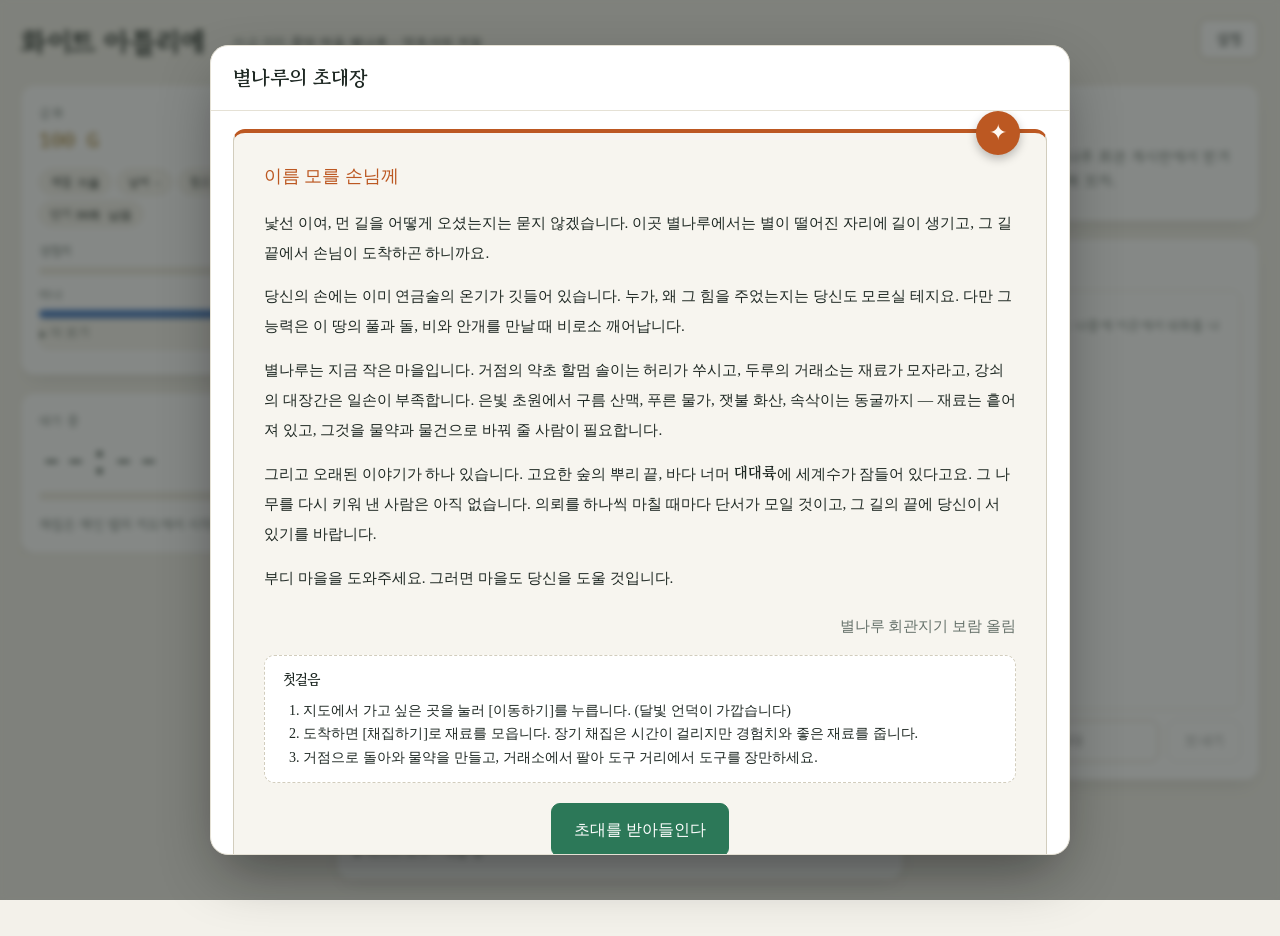
==== commit d41c10e3: "Add files via upload" ====
--- a/index.html
+++ b/index.html
@@ -356,6 +356,23 @@
 .tools label { display: inline-flex; gap: 6px; align-items: center; cursor: pointer; }
 
 @media (prefers-reduced-motion: reduce) { * { transition: none !important; animation: none !important; } }
+
+/* 이야기: 초대장 · 채집 스크롤 */
+.letter { position: relative; background: var(--surface-2); border: 1px solid var(--line-strong); border-top: 4px solid var(--ember); border-radius: 12px; padding: 26px 30px 24px; font-family: var(--font-display); line-height: 1.95; font-size: 1.02em; }
+.letter p { margin: 0 0 14px; }
+.letter .lt-seal { position: absolute; top: -22px; right: 26px; width: 44px; height: 44px; border-radius: 50%; background: var(--ember); color: var(--ember-fg); display: grid; place-items: center; font-size: 22px; box-shadow: 0 4px 10px rgba(0, 0, 0, 0.25); }
+.letter .lt-to { font-size: 1.15em; color: var(--ember); }
+.letter .lt-sign { text-align: right; color: var(--muted); margin-top: 18px; }
+.letter .lt-steps { font-family: inherit; background: var(--surface); border: 1px dashed var(--line-strong); border-radius: 10px; padding: 12px 18px; line-height: 1.7; font-size: 0.92em; }
+.letter .lt-steps ol { margin: 6px 0 0; padding-left: 20px; }
+.letter .lt-actions { text-align: center; margin-top: 20px; }
+.sc-top { display: flex; flex-wrap: wrap; gap: 6px; margin-bottom: 10px; }
+.scroll-paper { display: grid; gap: 14px; background: var(--surface-2); border: 1px solid var(--line-strong); border-left: 4px solid var(--accent); border-radius: 12px; padding: 20px 24px; font-family: var(--font-display); line-height: 1.9; }
+.scroll-paper .sl { margin: 0; }
+.scroll-paper .sl.new { animation: slIn 0.9s ease both; }
+.scroll-paper .sl.wait { color: var(--muted); letter-spacing: 0.4em; animation: slWait 1.6s ease-in-out infinite; }
+@keyframes slIn { from { opacity: 0; transform: translateY(8px); } to { opacity: 1; transform: none; } }
+@keyframes slWait { 0%, 100% { opacity: 0.25; } 50% { opacity: 0.9; } }
 </style>
 
 <div class="app">
@@ -375,6 +392,7 @@
           <p class="sub" id="permtxt" style="margin:6px 0 0"></p>
           <p class="sub" style="margin:4px 0 0">장기 채집·이동이 끝나면 화면 안 알림과 소리로 알려 준다. 창을 닫아 둔 동안 끝난 것은 다시 열 때 정산된다.</p>
         </div>
+        <div class="menu-sec"><h3>이야기</h3><div class="actions"><button class="btn small" data-act="read-letter">초대장 다시 읽기</button></div></div>
         <div class="menu-sec"><h3>저장</h3>
           <div class="actions"><button class="btn small" data-act="export-save">내보내기</button>
             <button class="btn small" data-act="import-save">불러오기</button>
@@ -3152,6 +3170,7 @@
       s.clues = s.clues || [];
       s.counters = s.counters || { gathered: 0, crafted: 0, brewed: 0, longDone: 0, sold: 0 };
       if (s.lv5Gift === undefined) s.lv5Gift = s.townLv >= 5;
+      s.introSeen = !!s.introSeen;                     // 처음 시작할 때의 초대장을 읽었는지
       this._installSeasonGate();
       return this;
     }
@@ -3907,6 +3926,7 @@
       G.state.phase = 'idle'; G.state.currentExpedition = null;
     }
     if (G.state.phase !== 'expedition') T = null;
+    if (!G.state.introSeen) UI.ov = 'intro';       // 처음 시작하는 사람에게 초대장을 펼친다
     if (!logs.length) {
       logs.push({ id: ++logSeq, t: now(), c: 'sys', m: '중앙 마을 별나루의 거점에 도착했다. 마을에서는 채집을 할 수 없으니, 지도를 펼쳐 다섯 땅으로 떠나 보자.' });
       logs.push({ id: ++logSeq, t: now(), c: 'sys', m: '모은 재료와 물약, 물건은 중앙 거래소에서 팔 수 있다. 번 돈으로 도구 거리에서 낫·곡괭이·증류기 같은 도구를 장만하자.' });
@@ -3920,9 +3940,13 @@
     return u.length ? ' (효과 소진: ' + u.map((t) => EFF[t] || t).join(', ') + ')' : '';
   }
   function finish() {
+    const src = T;
     T = null;
     const r = G.completeExpedition();
     if (!r.ok) { log(r.message, 'bad'); return; }
+    if (UI.ov === 'scroll' && src && src.script) {          // 스크롤을 펼쳐 둔 채 끝나면 마지막 줄과 결과를 보여 준다
+      UI.scrollDone = { script: src.script, area: r.area, minutes: r.minutes, xp: r.xp, herbs: r.herbs.map((h) => h.name + ' ×' + h.amount).join(', ') };
+    }
     log(G.areas[r.area].name + '에서 ' + DLABEL[r.minutes] + ' 채집을 마쳤다. 경험치 +' + r.xp + ' · 예리 +' + r.abilityXp + expiredNote(r.expired), 'good');
     log('수확: ' + r.herbs.map((h) => h.name + ' ×' + h.amount).join(', ') + (r.basketExtra ? ' (바구니 덕에 ' + r.basketExtra + '번 더 뽑았다)' : ''), 'good');
     if (r.weather) log(endWeatherNote(r.weather), r.weather.bad && !r.weather.by ? 'bad' : 'sys');
@@ -3954,6 +3978,7 @@
     if (G.events.length) { persist(); render(); }       // 임대료 같은 백그라운드 소식을 일지에 옮긴다
     drawTimer();
     drawMana();
+    updateScroll();
     updateTitle();
     // 날씨가 바뀌면 화면을 새로 그린다 (메인 탭의 예보와 채집 정보를 맞춘다)
     const sig = G.forecast().map((f) => f.now.id).join('|') + G.seasonInfo().id;
@@ -4497,7 +4522,7 @@
     }
     if (!hub) {
       chips += '<span class="chip">단기 <b>' + G.shortLeft() + '회 남음</b></span>';
-      if (s.phase === 'expedition') note = '<p class="pc-desc">장기 채집 중이다. 끝날 때까지 이동하거나 새로 채집할 수 없다.</p>';
+      if (s.phase === 'expedition') { note = '<p class="pc-desc">장기 채집 중이다. 끝날 때까지 이동하거나 새로 채집할 수 없다.</p>'; acts = open('scroll', '채집 스크롤 펼치기', 'primary big'); }
       else acts = open('gather', '채집하기', 'primary big');
     } else if (a.id === 'camp') {
       chips += '<span class="chip">창고 <b>' + G.storageUsed() + '/' + capTxt() + '칸</b></span>';
@@ -4930,11 +4955,215 @@
           (g.tool ? (g.tool === 'forge' ? '화로 Lv.' : '증류기 Lv.') + g.lv + ' 필요' : '도구 없이 만들 수 있다') + '</div></div></div>').join('') + '</div>';
   }
 
+  // ------------------------------------------------------------ 이야기: 초대장 · 채집 스크롤
+  // 처음 시작할 때 펼쳐지는 초대장. 같은 글을 설정 메뉴의 "초대장 다시 읽기"로도 볼 수 있다.
+  function letterHtml(first) {
+    return '<div class="letter">' +
+      '<div class="lt-seal" aria-hidden="true">✦</div>' +
+      '<p class="lt-to">이름 모를 손님께</p>' +
+      '<p>낯선 이여, 먼 길을 어떻게 오셨는지는 묻지 않겠습니다. 이곳 별나루에서는 별이 떨어진 자리에 길이 생기고, 그 길 끝에서 손님이 도착하곤 하니까요.</p>' +
+      '<p>당신의 손에는 이미 연금술의 온기가 깃들어 있습니다. 누가, 왜 그 힘을 주었는지는 당신도 모르실 테지요. 다만 그 능력은 이 땅의 풀과 돌, 비와 안개를 만날 때 비로소 깨어납니다.</p>' +
+      '<p>별나루는 지금 작은 마을입니다. 거점의 약초 할멈 솔이는 허리가 쑤시고, 두루의 거래소는 재료가 모자라고, 강쇠의 대장간은 일손이 부족합니다. 은빛 초원에서 구름 산맥, 푸른 물가, 잿불 화산, 속삭이는 동굴까지 — 재료는 흩어져 있고, 그것을 물약과 물건으로 바꿔 줄 사람이 필요합니다.</p>' +
+      '<p>그리고 오래된 이야기가 하나 있습니다. 고요한 숲의 뿌리 끝, 바다 너머 <b>대대륙</b>에 세계수가 잠들어 있다고요. 그 나무를 다시 키워 낸 사람은 아직 없습니다. 의뢰를 하나씩 마칠 때마다 단서가 모일 것이고, 그 길의 끝에 당신이 서 있기를 바랍니다.</p>' +
+      '<p>부디 마을을 도와주세요. 그러면 마을도 당신을 도울 것입니다.</p>' +
+      '<p class="lt-sign">별나루 회관지기 보람 올림</p>' +
+      '<div class="lt-steps"><b>첫걸음</b><ol>' +
+      '<li>지도에서 가고 싶은 곳을 눌러 [이동하기]를 누릅니다. (달빛 언덕이 가깝습니다)</li>' +
+      '<li>도착하면 [채집하기]로 재료를 모읍니다. 장기 채집은 시간이 걸리지만 경험치와 좋은 재료를 줍니다.</li>' +
+      '<li>거점으로 돌아와 물약을 만들고, 거래소에서 팔아 도구 거리에서 도구를 장만하세요.</li></ol></div>' +
+      '<div class="lt-actions"><button class="btn primary big" data-act="' + (first ? 'accept-intro' : 'close-ov') + '">' + (first ? '초대를 받아들인다' : '닫기') + '</button></div></div>';
+  }
+
+  // 장기 채집 중에 펼쳐지는 채집 스크롤. 시작할 때 글 줄을 미리 정해 두고(T.script), 시간이 흐름에 따라 한 줄씩 나타난다.
+  const SC = {
+    open: {
+      grassland: ['은빛 초원에 닿자 달빛을 닮은 풀잎이 발목을 간질인다. 바구니를 내려놓고 풀밭에 무릎을 꿇는다.',
+        '바람이 풀밭을 쓸고 지나가며 물결무늬를 만든다. 그 물결 사이사이에 쓸 만한 약초가 숨어 있다.',
+        '들판 한가운데 서서 숨을 고른다. 풀 내음이 코끝에 가득하다. 오늘도 좋은 하루가 될 것 같다.'],
+      mountain: ['구름 산맥의 비탈은 가파르다. 밧줄을 허리에 감고 바위 틈의 풀을 찾아 한 걸음씩 오른다.',
+        '산 공기는 얇고 차갑다. 숨을 내쉴 때마다 하얀 김이 피어오른다.',
+        '구름이 발아래로 흐른다. 바위 사이로 고개를 내민 풀잎이 눈에 들어온다.'],
+      waters: ['푸른 물가에 닿았다. 물결 소리가 귓가를 채우고, 젖은 돌 위로 작은 풀이 자란다.',
+        '신발을 벗고 얕은 물에 발을 담근다. 차가운 물이 정강이를 감싼다.',
+        '갈대밭 너머로 물새 한 마리가 날아오른다. 이곳의 재료는 대개 물 가까이에 숨어 있다.'],
+      volcano: ['잿불 화산 자락의 땅은 아직 따뜻하다. 발밑에서 작은 불씨가 깜빡인다.',
+        '매캐한 재 냄새가 코를 찌른다. 천으로 입을 가리고 검은 흙을 헤친다.',
+        '멀리서 화산이 낮게 울린다. 서둘러야 하지만, 서두르다 다치면 아무것도 얻지 못한다.'],
+      caves: ['속삭이는 동굴 입구에서 등불을 켠다. 안쪽에서 누군가 속삭이는 듯한 메아리가 번진다.',
+        '젖은 바위벽에 이끼가 은은히 빛난다. 등불을 낮추고 한 발씩 들어간다.',
+        '어둠이 깊어질수록 소리가 또렷해진다. 물방울 떨어지는 소리가 박자를 만든다.'],
+      forest: ['고요한 숲은 이름처럼 조용하다. 새소리마저 멀리서 들리고, 낙엽 밟는 소리가 크게 느껴진다.',
+        '나무뿌리가 땅 위로 불거져 길을 막는다. 뿌리를 넘으며 세계수의 이야기를 문득 떠올린다.',
+        '나뭇잎 사이로 내려온 빛줄기가 이끼 위에 떨어진다. 그 빛 아래에서 재료를 하나씩 모은다.'],
+    },
+    flow: {
+      grassland: ['나비 한 마리가 어깨에 앉았다 떠난다. 소매에 꽃가루가 묻었다.',
+        '뿌리째 뽑지 않도록 조심해 줄기만 벤다. 내년에도 이곳에 자랄 풀이다.',
+        '바구니 바닥이 어느새 묵직해진다.',
+        '멀리서 양치기의 휘파람 소리가 들려온다.'],
+      mountain: ['돌이 굴러 떨어지는 소리에 흠칫 멈췄다가, 다시 손을 뻗는다.',
+        '절벽 틈에서 하얗게 핀 풀꽃을 발견한다. 손이 닿을 듯 말 듯하다.',
+        '바위에 앉아 잠시 물을 마신다. 산 아래 별나루의 지붕이 장난감처럼 작다.',
+        '산바람에 외투 자락이 세차게 펄럭인다.'],
+      waters: ['물속에서 은빛 물고기가 스친다. 발끝이 간질간질하다.',
+        '갈대를 헤치자 물방울이 맺힌 풀잎이 반짝인다.',
+        '젖은 소매를 짜며 바구니를 정리한다.',
+        '수면에 비친 구름이 천천히 흘러간다.'],
+      volcano: ['뜨거운 돌 사이에서 붉게 달아오른 광물이 눈에 띈다.',
+        '발밑이 따뜻하다 못해 뜨겁다. 장화 밑창을 확인하고 자리를 옮긴다.',
+        '연기 사이로 붉은 불꽃이 번쩍인다.',
+        '이마의 땀을 닦으며 옷에 앉은 재를 털어 낸다.'],
+      caves: ['어디선가 물이 똑, 똑 떨어진다. 속삭임이 한 겹 더 깊어진다.',
+        '수정이 등불을 받아 벽 전체가 별이 뜬 밤처럼 반짝인다.',
+        '박쥐 몇 마리가 천장에서 푸드덕 날아간다.',
+        '등불 기름을 확인한다. 아직 충분하다.'],
+      forest: ['머리 위로 도토리가 떨어진다. 다람쥐가 미안한 듯 이쪽을 쳐다본다.',
+        '반딧불이 몇 마리가 낮인데도 숲속을 맴돈다.',
+        '이끼 낀 나무 둥치에 버섯이 줄지어 돋았다.',
+        '숲 깊은 곳에서 아주 낮은 울림이 느껴진다. 뿌리가 숨을 쉬는 것 같다.'],
+    },
+    wx: {
+      clear: ['맑은 하늘 아래 햇살이 좋다. 풀잎마다 생기가 도는 게 눈에 보인다.', '구름 한 점 없는 날이라 멀리까지 잘 보인다. 재료를 고르기에 안성맞춤이다.'],
+      cloudy: ['하늘이 잿빛으로 낮게 내려앉았다. 차분히 일하기 좋은 날이다.', '구름이 해를 가렸다 풀어 주기를 되풀이한다.'],
+      rain: ['가는 비가 내리기 시작한다. 젖은 풀에서 진한 향이 피어오른다.', '빗방울이 모자 끝에서 똑똑 떨어진다. 비를 머금은 약초가 오히려 싱싱하다.'],
+      fog: ['안개가 자욱하다. 열 걸음 앞도 흐릿하지만, 이런 날에는 환영과 기억의 기운이 도는 재료가 잘 보인다.', '안개 속에서 풀잎의 윤곽이 번졌다 선명해진다. 길을 잃지 않도록 줄을 꼭 잡는다.'],
+      storm: ['바람이 많이 분다. 바구니를 꽉 쥐고 몸을 낮춘다. 재료를 놓칠까 조마조마하다.', '폭풍이 몰아친다! 우비가 펄럭이고, 풀잎은 땅에 붙은 채 떨고 있다.'],
+      snow: ['눈보라가 몰아친다. 속눈썹에 서리가 앉고 손끝이 얼어 간다.', '하얀 눈 속에 파묻힌 풀을 장갑 낀 손으로 파낸다.'],
+      heat: ['폭염이 내리쬔다. 땀이 줄줄 흐르고 바구니마저 뜨겁다.', '발바닥이 달아오른다. 그늘을 찾아 물을 한 모금 마신다.'],
+      ash: ['화산재가 눈처럼 내려앉는다. 천으로 입을 가리고 눈을 가늘게 뜬다.', '하늘이 붉게 흐려진다. 재가 쌓인 풀을 털어 내며 조심조심 걷는다.'],
+    },
+    season: {
+      spring: ['봄볕에 새싹이 앞다퉈 올라온다.', '봄바람에 꽃가루가 날린다. 재채기가 한 번 나온다.'],
+      summer: ['한여름의 풀냄새가 진하다. 매미 소리가 귀를 울린다.', '여름 해는 길어서 아직 하루가 많이 남은 기분이다.'],
+      autumn: ['낙엽이 발밑에서 바스락 소리를 낸다. 열매가 영근 계절이다.', '쌀쌀한 바람이 목덜미를 스친다. 풀들이 겨울 채비를 하고 있다.'],
+      winter: ['입김이 하얗게 피어오른다. 겨울 풀은 드물어서 하나하나가 귀하다.', '땅이 얼어 단단하다. 서리 낀 풀잎을 조심스레 딴다.'],
+    },
+    abil: {
+      acu: [[5, '예리한 눈이 풀숲 속 재료마다 옅은 빛의 확률을 읽어 낸다. 어디를 먼저 뒤져야 할지 알 것 같다.'],
+        [10, '손이 저절로 한 번 더 뻗어 나간다. 한 줌 더 쥔 것이 기분 탓이 아니다.'],
+        [15, '아직 본 적 없는 풀인데도 윤곽이 먼저 떠오른다. 이 땅이 당신에게 숨길 수 있는 것은 많지 않다.'],
+        [20, '날씨도 계절도 아랑곳없이, 어딘가에서 바람을 거스르는 약초 한 포기가 고개를 든다.']],
+      int: [[5, '머릿속에서 재료들이 저절로 짝을 맞춘다. 이 풀은 저 열매와 잘 어울리겠다.'],
+        [10, '채집하는 동안에도 다음 물약의 배합이 머릿속에서 끓는다.'],
+        [15, '세 가지 재료가 하나의 노래처럼 이어지는 감각. 연금술이 몸에 스며들었다.'],
+        [20, '전설의 조합이 머릿속 깊은 곳에서 희미하게 빛난다. 아직은 닿지 않는 별이다.']],
+      craft: [[5, '바구니를 다루는 손놀림이 매끄럽다. 같은 시간에 더 많은 재료가 담긴다.'],
+        [10, '도구가 손에 착 감긴다. 오래전부터 쓰던 것처럼.'],
+        [15, '손끝이 도구의 한계까지 끌어낸다. 장인의 감각이란 이런 것일까.'],
+        [20, '굳이 생각하지 않아도 손이 알아서 움직인다.']],
+      charm: [[5, '지나가던 약초꾼이 반갑게 손을 흔든다. 사람들은 이상하게 당신에게 호의를 품는다.'],
+        [10, '이 땅에 대해 누군가 들려준 이야기를 곱씹는다. 사람들이 당신에게 의뢰를 맡기는 이유를 알 것 같다.'],
+        [15, '당신의 이름이 마을을 넘어 퍼지고 있다는 소문이 바람결에 들린다.'],
+        [20, '세계수에 닿을 사람이라는 말이 어느새 공공연히 오간다.']],
+      swift: [[5, '걸음이 가볍다. 어느새 이곳저곳을 한 바퀴 돌고 있다.'],
+        [10, '가 본 길은 발이 먼저 기억한다. 풀숲 사이의 지름길이 저절로 보인다.'],
+        [15, '바람을 타는 듯한 발걸음. 지친 줄도 모르고 한참을 걸었다.'],
+        [20, '당신이 지나간 자리에는 발자국보다 바람이 먼저 남는다.']],
+    },
+    tool: {
+      sickle: [[1, '낫날이 풀줄기를 사각 하고 가른다. 깔끔하게 한 포기를 더 거둔다.'], [4, '낫이 바람처럼 지나간다. 한 번에 두 포기가 가지런히 쓰러진다.']],
+      boots: [[1, '여행 장화 덕분에 젖은 땅에서도 미끄러지지 않는다.'], [4, '장화가 땅을 읽는 것처럼 발을 받쳐 준다. 먼 길도 힘들지 않다.']],
+      basket: [[1, '약초 바구니가 넉넉해서 담는 손이 바쁘다.'], [4, '바구니가 도무지 가득 차지 않는다. 담고 또 담는다.']],
+      pickaxe: [[1, '곡괭이로 바위를 두드리자 광물 조각이 튕겨 나온다.']],
+    },
+    tree: ['문득 별나루 회관에서 들은 세계수 이야기가 떠오른다. 이 풀 한 포기가 그 나무로 이어지는 길일지도 모른다.',
+      '대대륙은 어떤 곳일까. 지평선 너머를 바라보며 잠시 상상한다.'],
+    tired: '어깨가 무겁다. 쉬지 않고 오래 일해서인지 손이 둔해졌다. 거점에서 푹 쉬어야겠다.',
+    close: ['바구니를 묶고 일어선다. 오늘 거둔 것은 거점에서 정리하자.',
+      '해가 기울기 전에 채집을 마친다. 한결 가벼운 마음이다.',
+      '마지막 한 포기를 담고 허리를 편다. 이만하면 충분하다.'],
+  };
+  const SCRIPT_LINES = { 30: 4, 60: 5, 120: 7, 180: 9 };     // 채집 시간별 글 줄 수
+  function seededRng(seed) {
+    let s = seed >>> 0;
+    return () => { s = (Math.imul(s, 1664525) + 1013904223) >>> 0; return s / 4294967296; };
+  }
+  // 날씨·계절·지역·능력·도구·피로에 따라 줄을 고른다. 매번 다른 순서로 나온다.
+  function buildScript(ex, seed) {
+    const R = seededRng(seed || 1), pick = (a) => a[Math.floor(R() * a.length)];
+    const shuffle = (a) => { a = a.slice(); for (let i = a.length - 1; i > 0; i--) { const j = Math.floor(R() * (i + 1)); const t = a[i]; a[i] = a[j]; a[j] = t; } return a; };
+    const area = G.areas[ex.area], reg = SC.open[area.regionId] ? area.regionId : 'grassland';
+    const w = G.weatherAt(ex.area), n = SCRIPT_LINES[ex.minutes] || 5;
+    const wid = w ? (w.name === '화산재' ? 'ash' : w.id) : 'cloudy';
+    const out = [pick(SC.open[reg]), pick(SC.wx[wid])];
+    const spec = [pick(SC.season[G.seasonId()])];
+    Alchemy.ABILITY_KEYS.forEach((k) => {
+      const ok = SC.abil[k].filter((e) => G.abilLv(k) >= e[0]);
+      if (ok.length) spec.push(pick(ok)[1]);
+    });
+    Object.keys(SC.tool).forEach((id) => {
+      const lv = G.toolLv(id), ok = SC.tool[id].filter((e) => lv >= e[0]);
+      if (!ok.length) return;
+      if (id === 'pickaxe' && ['volcano', 'caves', 'mountain'].indexOf(area.regionId) < 0) return;
+      spec.push(ok[ok.length - 1][1]);
+    });
+    if (G.state.clues && G.state.clues.length) spec.push(pick(SC.tree));
+    const body = shuffle(spec).concat(shuffle(SC.flow[reg]));
+    const need = n - 3 - (ex.fat > 0 ? 1 : 0);
+    const mid = body.slice(0, Math.max(0, need));
+    out.push.apply(out, mid);
+    if (ex.fat > 0) out.push(SC.tired);
+    out.push(pick(SC.close));
+    return out;
+  }
+  // 줄 i 는 진행도 i/n × 0.92 에 나타난다 (첫 줄은 시작하자마자)
+  function scriptShown(T0) {
+    const total = T0.script.length, frac = Math.min(1, Math.max(0, 1 - (T0.endAt - Date.now()) / T0.total));
+    let k = 0;
+    for (let i = 0; i < total; i++) if (frac >= i / total * 0.92 - 1e-9) k = i + 1;
+    return k;
+  }
+  function ensureScript() {
+    if (T && !T.script) T.script = buildScript(G.state.currentExpedition, T.endAt);
+  }
+  function scrollHtml() {
+    const done = !T && UI.scrollDone, src = done ? UI.scrollDone : T;
+    if (!src) return '';
+    if (!done) ensureScript();
+    const lines = done ? src.script : src.script.slice(0, scriptShown(src));
+    const fresh = lines.length > (UI.scrollShown || 0);
+    UI.scrollShown = lines.length;
+    const a = G.areas[done ? src.area : G.state.currentExpedition.area], wx = G.weatherAt(a.id);
+    let h = '<div class="sc-top"><span class="chip">' + a.regionName + ' · ' + a.name + '</span>' + (wx ? wxChip(wx) : '') +
+      '<span class="chip">' + DLABEL[src.minutes] + ' 채집</span></div>';
+    if (!done) {
+      const left = Math.max(0, T.endAt - Date.now());
+      h += '<div class="bar focus" style="margin:10px 0 4px"><i id="scr-fill" style="width:' + ((1 - left / T.total) * 100) + '%"></i></div>' +
+        '<div class="sub" id="scr-time" style="margin-bottom:10px">남은 시간 ' + fmt(Math.ceil(left / msPerMin() * 60)) + '</div>';
+    }
+    h += '<div class="scroll-paper">' + lines.map((t, i) => '<p class="sl' + (fresh && i === lines.length - 1 ? ' new' : '') + '">' + t + '</p>').join('') +
+      (done ? '' : '<p class="sl wait" aria-hidden="true">…</p>') + '</div>';
+    if (done) {
+      h += '<div class="notice" style="margin-top:12px"><b>채집을 마쳤다</b> · 경험치 +' + src.xp + '<div class="desc" style="margin-top:4px">수확: ' + src.herbs + '</div></div>' +
+        '<div class="actions" style="margin-top:12px"><button class="btn primary" data-act="close-ov">닫기</button></div>';
+    } else {
+      h += '<p class="sub" style="margin:12px 0 0">창을 닫아도 채집은 계속된다. 메인 탭의 "지금 위치" 카드에서 다시 펼칠 수 있다.</p>';
+    }
+    return h;
+  }
+  // 한 줄이 늘었을 때만 다시 그리고, 아니면 진행 막대와 남은 시간만 고친다
+  function updateScroll() {
+    if (!T || UI.ov !== 'scroll') return;
+    ensureScript();
+    if (scriptShown(T) !== UI.scrollShown) {
+      renderOverlay();
+      const b = ovRoot.querySelector('.ov-body');
+      if (b) b.scrollTop = b.scrollHeight;
+      return;
+    }
+    const left = Math.max(0, T.endAt - Date.now()), f = $('#scr-fill'), t = $('#scr-time');
+    if (f) f.style.width = ((1 - left / T.total) * 100) + '%';
+    if (t) t.textContent = '남은 시간 ' + fmt(Math.ceil(left / msPerMin() * 60));
+  }
+
   // 오버레이(거래소·도구 거리·의뢰 게시판·마을 업그레이드): #view 밖(body 끝)에 따로 그려서 화면이 다시 그려져도 스크롤 위치를 지킨다.
   // 해당 건물에 있을 때만 열려 있을 수 있고, 다른 곳으로 이동하면 닫힌다.
   // ok(): 열려 있어도 되는 상태인지. 건물 오버레이는 그 건물에 있을 때만, 채집은 채집 가능한 곳에 서 있을 때만 열린다.
   const inHub = () => HUB_IDS.indexOf(G.state.location) >= 0 && G.state.phase !== 'travel';
   const OVERLAYS = {
+    intro: { ok: () => !G.state.introSeen, title: '별나루의 초대장', html: () => letterHtml(true), locked: true },
+    letter: { ok: () => true, title: '별나루의 초대장', html: () => letterHtml(false) },
+    scroll: { ok: () => !!T || !!UI.scrollDone, title: () => '채집 스크롤 · ' + G.areas[T ? G.state.currentExpedition.area : UI.scrollDone.area].name, html: scrollHtml },
     gather: { ok: () => !G.currentArea().noGather && G.state.phase !== 'travel', title: () => G.currentArea().name + ' 채집', html: gatherOverlayHtml },
     forecast: { ok: () => true, title: () => '날씨 예보', html: forecastHtml },
     area: { ok: () => !!G.areas[UI.ovArg], title: () => G.areas[UI.ovArg].name, html: () => areaDetailHtml(UI.ovArg) },
@@ -4949,8 +5178,9 @@
   const ovRoot = document.createElement('div');
   ovRoot.id = 'overlay-root';
   document.body.appendChild(ovRoot);
-  function closeOverlay() { UI.ov = null; renderOverlay(); }
+  function closeOverlay() { if (UI.ov === 'intro') return; UI.ov = null; renderOverlay(); }       // 초대장은 [초대를 받아들인다]로만 닫힌다
   function renderOverlay() {
+    if (UI.ov !== 'scroll') { UI.scrollDone = null; UI.scrollShown = 0; }
     const def = UI.ov ? OVERLAYS[UI.ov] : null;
     const open = def && (def.ok ? def.ok() : G.state.location === def.loc && G.state.phase !== 'travel');
     if (!open) {
@@ -4964,11 +5194,12 @@
     const title = typeof def.title === 'function' ? def.title() : def.title;
     ovRoot.innerHTML = '<div class="overlay" data-ov="backdrop"><div class="ov-card" data-key="' + UI.ov + '" role="dialog" aria-modal="true" aria-label="' + title + '" tabindex="-1">' +
       '<div class="ov-head"><h2>' + title + '</h2>' + (def.gold ? '<span class="sub">보유 <b class="gold">' + won(G.state.gold) + '</b></span>' : '') +
-      '<button class="btn small" data-act="close-ov" aria-label="' + title + ' 닫기">닫기</button></div>' +
+      (def.locked ? '' : '<button class="btn small" data-act="close-ov" aria-label="' + title + ' 닫기">닫기</button>') + '</div>' +
       '<div class="ov-body">' + def.html() + '</div></div></div>';
     document.body.classList.add('ov-open');
     ovRoot.querySelector('.ov-body').scrollTop = top;
     if (!same) ovRoot.querySelector('.ov-card').focus();
+    if (!same && UI.ov === 'scroll') { const b = ovRoot.querySelector('.ov-body'); b.scrollTop = b.scrollHeight; }
   }
 
   function renderView() {
@@ -5000,9 +5231,10 @@
       const m = Number(el.dataset.m);
       const r = G.startExpedition(m);
       if (!r.ok) return log(r.message, 'bad');
-      UI.ov = null;
       const total = m * msPerMin();
       T = { minutes: m, total: total, endAt: Date.now() + total };
+      T.script = buildScript(G.state.currentExpedition, Date.now() & 0x7fffffff);
+      UI.ov = 'scroll'; UI.scrollShown = 0; UI.scrollDone = null;
       log(r.area + '에서 ' + DLABEL[m] + ' 채집을 시작했다. ' + startWeatherNote(r.weather), 'sys');
     },
     pin(el) {
@@ -5061,6 +5293,11 @@
       log(r.message, r.ok ? 'good' : 'bad');
     },
     'close-ov'() { UI.ov = null; },
+    'accept-intro'() {
+      G.state.introSeen = true; UI.ov = null;
+      log('별나루 회관의 초대를 받아들였다. 연금술사로서의 첫걸음이다. 지도에서 가고 싶은 곳을 눌러 보자.', 'good');
+    },
+    'read-letter'() { UI.ov = 'letter'; const m = $('#menu'); if (m) m.open = false; },
     'accept-quest'(el) {
       const r = G.acceptQuest(el.dataset.id);
       log(r.message, r.ok ? 'good' : 'bad');
@@ -5172,6 +5409,7 @@
       selArea = G.state.location;
       T = null; picked = []; logs = []; pins = [];
       log('처음부터 다시 시작한다.', 'sys');
+      UI.ov = 'intro';
     },
   };
 
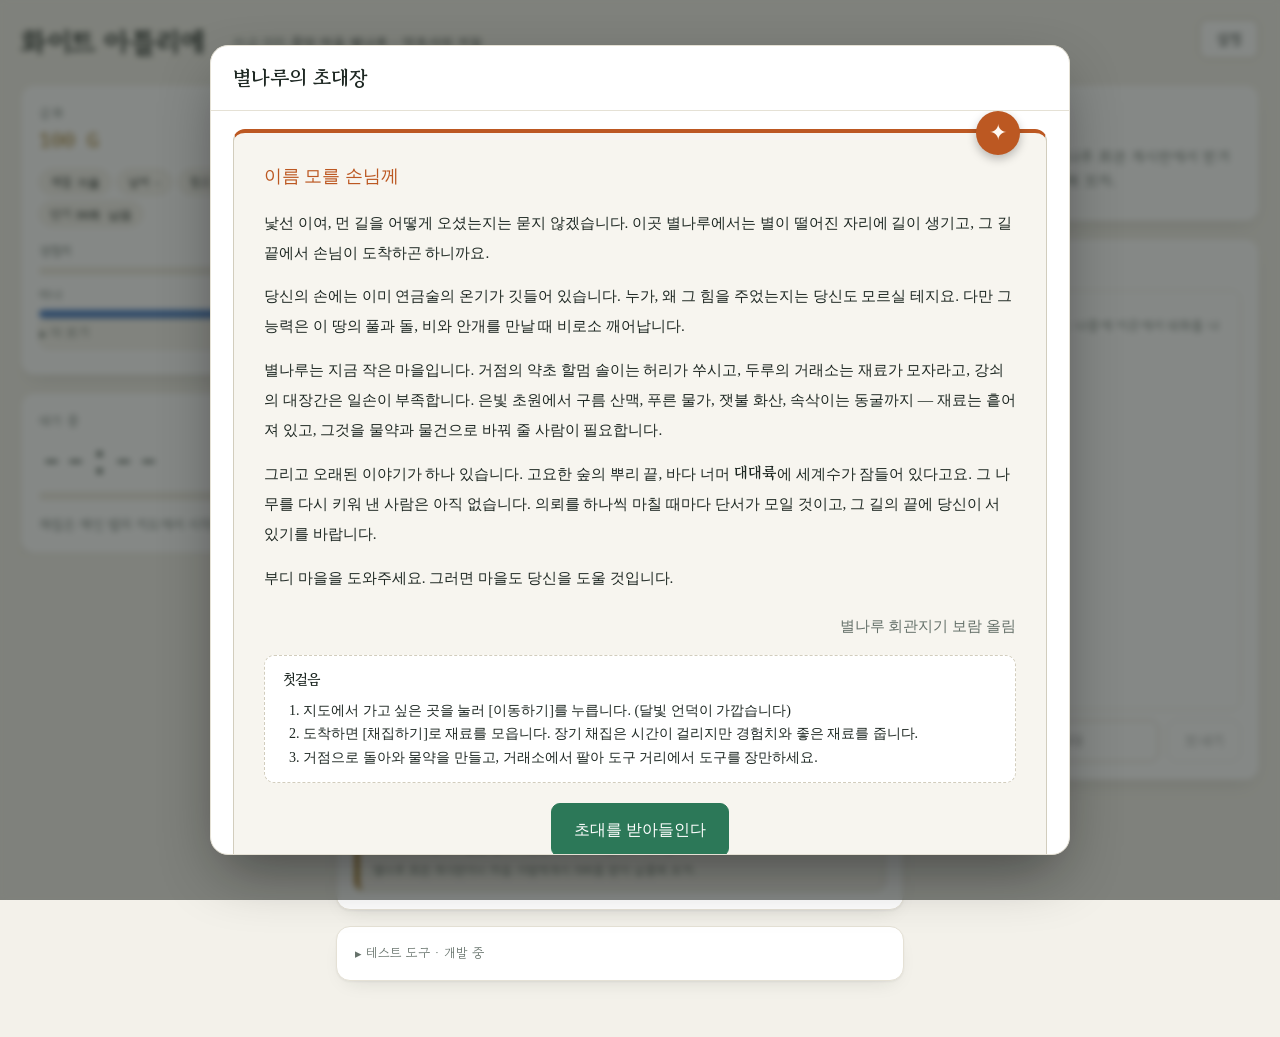
==== commit 4a6eafde: "Add files via upload" ====
--- a/index.html
+++ b/index.html
@@ -392,6 +392,7 @@
           <p class="sub" id="permtxt" style="margin:6px 0 0"></p>
           <p class="sub" style="margin:4px 0 0">장기 채집·이동이 끝나면 화면 안 알림과 소리로 알려 준다. 창을 닫아 둔 동안 끝난 것은 다시 열 때 정산된다.</p>
         </div>
+        <div class="menu-sec"><h3>배경음</h3><div class="actions"><button class="btn small" id="bgmbtn" data-act="toggle-bgm" aria-pressed="false">배경음 꺼짐 · 켜기</button></div><p class="sub" style="margin:6px 0 0">조용한 배경음을 계절에 맞춰 들려 준다. 완료 알림이 꺼져 있으면 효과음도 나지 않는다.</p></div>
         <div class="menu-sec"><h3>이야기</h3><div class="actions"><button class="btn small" data-act="read-letter">초대장 다시 읽기</button></div></div>
         <div class="menu-sec"><h3>저장</h3>
           <div class="actions"><button class="btn small" data-act="export-save">내보내기</button>
@@ -3693,6 +3694,476 @@
 
 </script>
 <script>
+/*!
+ * alchemy-ext7.js v10 — 챕터(이야기) · 세계수 묘목 키우기 · 업적 · 채집 사건 · NPC 개인 이야기 · 시세 변동 · 다음 목표
+ * Game8 을 상속한다. 이야기 글과 수치는 이 파일 위쪽 상수에 모아 두었다.
+ */
+(function () {
+  'use strict';
+  const A = Alchemy;
+  const RARS = ['common', 'uncommon', 'rare', 'legendary'];
+
+  function F(code, message) { return { ok: false, code: code, message: message }; }
+  function hash(str) {
+    let h = 2166136261;
+    for (let i = 0; i < str.length; i++) { h ^= str.charCodeAt(i); h = Math.imul(h, 16777619); }
+    h ^= h >>> 16; h = Math.imul(h, 0x85ebca6b); h ^= h >>> 13; h = Math.imul(h, 0xc2b2ae35); h ^= h >>> 16;
+    return (h >>> 0) / 4294967296;
+  }
+
+  // ---- 세계수 묘목: 바친 자양분이 기준을 넘고, 단서도 충분히 모였을 때 한 단계씩 자란다
+  const TREE = [
+    { name: '씨앗', need: 0, clues: 0 },
+    { name: '새싹', need: 400, clues: 0 },
+    { name: '어린 묘목', need: 2000, clues: 3 },
+    { name: '푸른 가지', need: 8000, clues: 6 },
+    { name: '꽃핀 나무', need: 25000, clues: 9 },
+    { name: '세계수', need: 70000, clues: 12 },
+  ];
+  const RAR_NOURISH = { common: 1, uncommon: 1.5, rare: 2, legendary: 3 };   // 재료 값에 곱하는 자양분 배수
+  const POTION_NOURISH = 1.5, GOOD_NOURISH = 1;
+
+  // ---- 챕터: 조건을 채우면 이야기가 열리고 보상을 준다
+  const CHAPTERS = [
+    { title: '1장 · 별이 떨어진 자리', gold: 100, hint: '별나루의 초대를 받아들인다',
+      cond: (g) => g.state.introSeen,
+      text: '눈을 떴을 때, 나는 낯선 마을의 입구에 서 있었다. 하늘에는 새벽별이 하나 남아 있었고, 발밑의 풀은 방금 별이 떨어진 듯 따뜻했다. 어떻게 왔는지는 아무도 묻지 않았다. 대신 회관지기 보람이 손을 내밀었다. "연금술사시군요. 마침 일손이 필요했어요."' },
+    { title: '2장 · 첫 번째 솥', gold: 150, hint: '물약을 한 번 만들어 본다',
+      cond: (g) => (g.state.counters.brewed || 0) >= 1 || Object.keys(g.state.discovered).length > 0,
+      text: '솥 속의 물이 은빛으로 가라앉고, 처음으로 손끝에서 작은 빛이 일었다. 약초 할멈 솔이가 어깨 너머로 들여다보더니 고개를 끄덕였다. "손이 기억하고 있구나. 어디서 배웠는지는 몰라도, 이 마을에는 그런 손이 필요하단다."' },
+    { title: '3장 · 마을의 온기', gold: 400, hint: '마을 레벨 2에 오른다',
+      cond: (g) => g.state.townLv >= 2,
+      text: '회관 지붕의 구멍이 메워지고 거래소 처마에 등이 하나 더 걸렸다. 사람들은 이제 길에서 마주치면 먼저 인사를 건넨다. 대장장이 강쇠가 투덜거렸다. "일이 늘었잖아. …고맙다는 소리다, 알아들어."' },
+    { title: '4장 · 뿌리가 가리키는 곳', gold: 600, hint: '세계수의 단서를 3개 모은다',
+      cond: (g) => g.state.clues.length >= 3,
+      text: '흩어져 있던 이야기들이 한 방향을 가리키기 시작했다. 고요한 숲의 뿌리도, 옛 항로의 기록도, 모두 바다 너머를. 세계수는 전설이 아니라 어딘가에 실제로 서 있는 나무다. 그리고 이 마을은 그 나무의 이름을 물려받았다.' },
+    { title: '5장 · 다섯 땅의 바람', gold: 900, hint: '다섯 지역 이상을 가 본다',
+      cond: (g) => g.regionsVisited() >= 5,
+      text: '초원의 바람, 산의 냉기, 물가의 습기, 화산의 열, 동굴의 속삭임. 발이 닿은 곳마다 다른 숨결이 있었다. 하지만 어디서나 풀 한 포기 한 포기가 같은 방향으로 고개를 기울이고 있었다. 마치 무언가를 향해 인사하듯이.' },
+    { title: '6장 · 작은 묘목', gold: 1500, hint: '세계수 묘목을 \'어린 묘목\' 단계까지 키운다',
+      cond: (g) => g.state.tree.stage >= 2,
+      text: '회관 정원에 심은 씨앗이 어느새 무릎 높이까지 자랐다. 보람이 몰래 묘목에 물을 주다가 들켰다. "아니, 이건… 그냥 보고 있었어요. 어젯밤에 잎이 한 번 빛났거든요." 묘목은 정말로, 다녀온 곳들의 향기를 기억하고 있었다.' },
+    { title: '7장 · 별이 지는 곳', gold: 2500, hint: '단서 9개를 모으고 마을 레벨 4가 된다',
+      cond: (g) => g.state.clues.length >= 9 && g.state.townLv >= 4,
+      text: '상인 두루가 낡은 항해 일지를 펼쳤다. "내가 이 일지를 평생 못 읽은 이유를 알겠나. 글이 아니라, 별자리였어." 일지 속 항로는 정말로 별이 지는 쪽, 바다의 가장 먼 곳에서 끝나 있었다.' },
+    { title: '8장 · 열린 항로', gold: 5000, hint: '세계수의 단서를 모두 모은다',
+      cond: (g) => g.state.clues.length >= 12,
+      text: '열두 개의 이야기가 맞물리자 지도 위에 선 하나가 그어졌다. 대대륙으로 가는 길. 그러나 항로가 열렸다고 배가 저절로 가는 것은 아니다. 이제 필요한 것은 길을 걸어갈 힘, 곧 세계수의 묘목이 자라나는 일이다.' },
+    { title: '종장 · 세계수', gold: 20000, hint: '세계수 묘목을 끝까지 키운다',
+      cond: (g) => g.state.tree.stage >= 5,
+      text: '묘목은 한 밤 사이에 마을 지붕보다 높이 솟았고, 뿌리는 바다 밑으로 길을 냈다. 아침 해가 닿자 잎마다 별빛이 맺혔다. 사람들은 말없이 올려다보았다. 보람이 속삭였다. "이제 아시겠어요? 별이 떨어진 건 우연이 아니었어요. 이 나무가, 당신을 불렀던 거예요."\n\n당신은 오래전 이 세계에 도달한 외부인이었다. 이제는 별나루의 연금술사이고, 세계수를 키워낸 사람이다. 이야기는 여기서 끝나지만, 마을의 하루는 계속된다.' },
+  ];
+
+  // ---- 업적
+  const ACH = [
+    { id: 'g50', name: '첫 수확', desc: '재료를 50개 모은다', gold: 80, ok: (g) => g.state.counters.gathered >= 50 },
+    { id: 'g500', name: '바구니는 늘 가득', desc: '재료를 500개 모은다', gold: 400, ok: (g) => g.state.counters.gathered >= 500 },
+    { id: 'g3000', name: '풀밭의 단골', desc: '재료를 3,000개 모은다', gold: 2000, ok: (g) => g.state.counters.gathered >= 3000 },
+    { id: 'b10', name: '솥 앞의 수련', desc: '물약 조합에 10번 성공한다', gold: 150, ok: (g) => g.state.counters.brewed >= 10 },
+    { id: 'b100', name: '끓는 점', desc: '물약 조합에 100번 성공한다', gold: 1200, ok: (g) => g.state.counters.brewed >= 100 },
+    { id: 'c10', name: '손재주', desc: '물건을 10개 만든다', gold: 150, ok: (g) => g.state.counters.crafted >= 10 },
+    { id: 'c100', name: '공방의 주인', desc: '물건을 100개 만든다', gold: 1200, ok: (g) => g.state.counters.crafted >= 100 },
+    { id: 'l10', name: '먼 길', desc: '장기 채집을 10번 마친다', gold: 300, ok: (g) => g.state.counters.longDone >= 10 },
+    { id: 'l50', name: '길 위의 연금술사', desc: '장기 채집을 50번 마친다', gold: 2000, ok: (g) => g.state.counters.longDone >= 50 },
+    { id: 's5k', name: '장사 수완', desc: '거래소에서 5,000 G어치를 판다', gold: 300, ok: (g) => g.state.counters.sold >= 5000 },
+    { id: 's50k', name: '큰손', desc: '거래소에서 50,000 G어치를 판다', gold: 3000, ok: (g) => g.state.counters.sold >= 50000 },
+    { id: 'd10', name: '믿음직한 일꾼', desc: '납품 임무를 10건 마친다', gold: 300, ok: (g) => g.state.delivered >= 10 },
+    { id: 'd50', name: '마을의 일꾼', desc: '납품 임무를 50건 마친다', gold: 2500, ok: (g) => g.state.delivered >= 50 },
+    { id: 'v10', name: '새내기 연금술사', desc: '연금술사 Lv.10', gold: 300, ok: (g) => g.state.level >= 10 },
+    { id: 'v30', name: '숙련 연금술사', desc: '연금술사 Lv.30', gold: 1500, ok: (g) => g.state.level >= 30 },
+    { id: 'v60', name: '대가', desc: '연금술사 Lv.60', gold: 6000, ok: (g) => g.state.level >= 60 },
+    { id: 't3', name: '번듯한 마을', desc: '마을 레벨 3', gold: 500, ok: (g) => g.state.townLv >= 3 },
+    { id: 't5', name: '별나루의 번영', desc: '마을 레벨 5', gold: 5000, ok: (g) => g.state.townLv >= 5 },
+    { id: 'k6', name: '실마리', desc: '세계수의 단서 6개', gold: 600, ok: (g) => g.state.clues.length >= 6 },
+    { id: 'k12', name: '모든 길은', desc: '세계수의 단서 12개', gold: 4000, ok: (g) => g.state.clues.length >= 12 },
+    { id: 'i25', name: '도감 채우기', desc: '재료 도감의 25%', gold: 400, ok: (g) => g.seenRatio() >= 0.25 },
+    { id: 'i60', name: '박물학자', desc: '재료 도감의 60%', gold: 2500, ok: (g) => g.seenRatio() >= 0.6 },
+    { id: 'i100', name: '모든 잎을 알다', desc: '재료 도감을 모두 채운다', gold: 10000, ok: (g) => g.seenRatio() >= 1 },
+    { id: 'r15', name: '비약 수집가', desc: '이름 있는 비약을 15종 발견한다', gold: 800, ok: (g) => Object.keys(g.state.discovered).length >= 15 },
+    { id: 'a-all', name: '발품', desc: '채집할 수 있는 지역을 모두 가 본다', gold: 1500, ok: (g) => g.allVisited() },
+    { id: 'h10', name: '단골이 된 사이', desc: '마을 사람 한 명과 호감도 10칸을 채운다', gold: 1500, ok: (g) => Object.keys(g.state.favor).some((k) => g.state.favor[k] >= 10) },
+    { id: 'e10', name: '길 위의 이야기', desc: '채집 중 사건을 10번 겪는다', gold: 600, ok: (g) => g.state.stat.events >= 10 },
+    { id: 'tr3', name: '푸른 손', desc: '세계수 묘목을 \'푸른 가지\'까지 키운다', gold: 3000, ok: (g) => g.state.tree.stage >= 3 },
+    { id: 'tr5', name: '세계수를 키운 사람', desc: '세계수를 완성한다', gold: 20000, ok: (g) => g.state.tree.stage >= 5 },
+  ];
+
+  // ---- NPC 개인 이야기: 호감도 2·5·8·10 칸에서 한 편씩
+  const SCENE_HEARTS = [2, 5, 8, 10];
+  const SCENES = {
+    camp: [
+      '솔이는 선반 맨 위에서 먼지 쌓인 솥 하나를 내려 보였다. "오래전에 너처럼 갑자기 나타난 연금술사가 있었단다. 이 솥을 두고 떠났지. 별이 지는 쪽으로 갔다고만 해 두자."',
+      '"그 사람은 말이다, 약초를 뽑을 때마다 미안하다고 중얼거렸어. 그래서 그 사람 약은 쓰지 않고 달았지." 솔이가 차를 따라 주며 웃었다. "너도 중얼거리더구나. 알고 있었니?"',
+      '솔이가 낡은 공책을 건넸다. 약초 그림 옆에 같은 필체로 이런 메모가 적혀 있었다. \'세계수의 잎은 병을 낫게 하는 게 아니라, 사람이 낫고 싶어 하는 마음을 깨운다.\' "이제 네가 이어서 적으렴."',
+      '솔이는 솥을 닦아 당신 앞에 놓았다. "이건 이제 네 거야. 그 사람이 두고 간 게 아니라, 기다리고 있던 거였어. 이 솥을 쓸 사람을." 솥 바닥에는 별 모양 흠집이 하나 있었다. 당신의 손바닥과 꼭 맞았다.',
+    ],
+    market: [
+      '두루는 장부 뒤에서 바다 그림이 그려진 부채를 꺼냈다. "나도 한때는 배를 몰았지. 대대륙까지 가 본 사람은 못 봤지만, 갈 수 있다고 믿는 사람은 많이 봤어."',
+      '"내 배는 안개 속에서 항로를 잃고 가라앉았다네. 선원들은 무사했어. 그때 알았지, 재산이란 건 잃어도 사람 얼굴만 남으면 장사는 다시 한다는 걸." 두루가 껄껄 웃었다.',
+      '두루가 찢어진 해도 한 장을 펼쳤다. "항로 끝에는 항상 같은 표시가 있었어. 나무 모양이야. 선원들은 그걸 \'등대\'라고 불렀지. 불을 켜는 건 사람이 아니라, 나무 자신이라고."',
+      '두루는 낡은 나침반을 당신 손에 쥐여 주었다. "바늘이 뱅뱅 도는 나침반이야. 평생 고장 난 줄 알았는데, 이 마을에 와서야 알았네. 이건 북쪽이 아니라 세계수를 가리킨다는 걸."',
+    ],
+    tool_street: [
+      '강쇠는 망치질을 멈추지 않고 말했다. "도구는 거짓말을 안 해. 손이 거칠면 낫도 거칠고, 마음이 급하면 곡괭이도 금이 간다. …너는 급한 사람은 아니더군."',
+      '"아들놈이 있었다. 항로를 찾겠다고 십 년 전에 떠났지. 편지 한 장 없어." 강쇠가 불꽃을 바라보며 중얼거렸다. "그래도 매년 그 애 몫의 낫을 하나씩 만들어 둔다. 쓸데없는 짓인 줄은 알아."',
+      '강쇠가 벽장에서 작은 낫을 꺼냈다. "이건 열 번째 해에 만든 거다. 처음으로 날이 안 무뎌진 낫이야. 이상하지, 아들 생각을 안 하고 만든 날에서야 제일 잘 나왔다."',
+      '"이제 그 낫은 네 거다." 강쇠가 시선을 피한 채 말했다. "누군가 쓰는 도구가 제일 행복한 도구다. 아들놈이 돌아오면… 같이 풀을 베면 되겠지. 둘이서."',
+    ],
+    town_hall: [
+      '보람은 서류 더미 속에서 고개를 들었다. "별나루는 \'별이 떨어지는 나루\'라는 뜻이에요. 오래전부터 가끔 낯선 사람이 하늘에서 내려온다는 전설이 있었죠. 설마 진짜일 줄은요."',
+      '"당신이 도착한 날 밤에 회관 지하의 씨앗이 처음으로 따뜻해졌어요. 백 년 동안 차가웠던 씨앗이." 보람이 낮은 목소리로 말했다. "그래서 처음엔 무서웠어요. 지금은 감사해요."',
+      '보람이 마을 기록부를 펼쳤다. 맨 마지막 장에 당신 이름이 적혀 있었다. 이름 옆에는 아직 채워지지 않은 빈 칸이 있었다. "이 칸에 뭐라고 쓸지는 당신이 정하는 거예요. 저는 그냥, 지켜볼게요."',
+      '"이제 비밀을 하나 말씀드릴게요." 보람이 웃었다. "이 마을의 첫 번째 외부인도, 연금술사였어요. 그분이 심은 씨앗이 지금 지하에 있는 거고요. 당신은 그분이 남긴 마지막 문장의 답이에요. \'다음 사람이 이어 주기를.\'"',
+    ],
+  };
+  const SCENE_GIFT = { camp: { gold: 600, herb: 'rare', n: 2 }, market: { gold: 1200, herb: 'uncommon', n: 4 },
+    tool_street: { gold: 800, herb: 'rare', n: 2 }, town_hall: { gold: 1500, herb: 'rare', n: 3 } };
+
+  // ---- 채집 사건: 장기 채집을 마치면 가끔 일어난다. 선택지에 따라 결과가 달라진다.
+  //   regions: 일어날 수 있는 지역(없으면 어디서나) · bad: 나쁜 날씨일 때만 · w: 일어날 가중치
+  //   choice.need = { abil, lv } 능력 조건 · choice.cost = 금화 · outcome = { w, text, gold:[a,b], herb:[등급,최소,최대], xp, abil:[키,양], clue }
+  const EVENTS = [
+    { id: 'traveler', title: '길 잃은 여행자', w: 3, text: '길 한가운데서 지도를 거꾸로 든 여행자가 서성이고 있다. 눈이 마주치자 반색을 하며 다가온다.',
+      choices: [
+        { label: '길을 알려 준다', outcomes: [
+          { w: 7, text: '여행자가 고맙다며 주머니를 털어 사례했다.', gold: [40, 90] },
+          { w: 3, text: '여행자가 말린 약초 꾸러미를 답례로 건넸다.', herb: ['uncommon', 1, 2] }] },
+        { label: '물건을 팔아 보려 한다', outcomes: [
+          { w: 5, text: '여행자가 흥미롭게 물건을 둘러보고 몇 개를 샀다.', gold: [15, 40] },
+          { w: 5, text: '여행자는 어깨를 으쓱하고 떠났다.' }] },
+        { label: '말동무가 되어 준다', need: { abil: 'charm', lv: 5 }, outcomes: [
+          { w: 1, text: '이야기가 길어졌다. 여행자의 먼 고향 이야기가 오래 기억에 남았다.', xp: 25, abil: ['charm', 20] }] }] },
+    { id: 'patch', title: '숨은 약초밭', w: 3, regions: ['grassland', 'forest', 'waters'], text: '수풀 너머로 사람 손이 닿지 않은 약초밭이 숨어 있다.',
+      choices: [
+        { label: '조심스럽게 캔다', outcomes: [
+          { w: 7, text: '뿌리까지 상하지 않게 캐냈다.', herb: ['uncommon', 2, 3] },
+          { w: 3, text: '그늘진 구석에서 귀한 한 포기를 찾았다.', herb: ['rare', 1, 1] }] },
+        { label: '서둘러 한 아름 뜯는다', outcomes: [
+          { w: 7, text: '손이 닿는 대로 푸짐하게 뜯었다.', herb: ['common', 4, 6] },
+          { w: 3, text: '뿌리가 상해 쓸 만한 것은 몇 개뿐이었다.', herb: ['common', 1, 2] }] },
+        { label: '자리를 눈여겨 둔다', need: { abil: 'acu', lv: 5 }, outcomes: [
+          { w: 1, text: '자라는 방향과 흙의 상태를 수첩에 적었다.', xp: 25, abil: ['acu', 20] }] }] },
+    { id: 'beast', title: '다친 짐승', w: 2, regions: ['forest', 'mountain', 'caves'], text: '덤불 속에서 다친 짐승이 낑낑거린다. 경계하는 눈이 이쪽을 바라본다.',
+      choices: [
+        { label: '상처를 싸매 준다', outcomes: [
+          { w: 6, text: '며칠 뒤 둥지 근처에 반짝이는 것이 놓여 있었다.', herb: ['rare', 1, 1] },
+          { w: 4, text: '짐승은 말없이 숲으로 돌아갔다. 마음이 가벼워졌다.', xp: 15 }] },
+        { label: '먹을 것을 나눠 준다', cost: 30, outcomes: [
+          { w: 1, text: '짐승이 꼬리를 흔들며 약초가 많은 곳을 알려 주었다.', herb: ['uncommon', 2, 2], xp: 10 }] },
+        { label: '조용히 지나간다', outcomes: [{ w: 1, text: '발소리를 죽이고 지나쳤다.' }] }] },
+    { id: 'marker', title: '이끼 낀 이정표', w: 2, text: '이끼 낀 이정표에 낡은 글자가 새겨져 있다. 닳아서 거의 읽을 수 없다.',
+      choices: [
+        { label: '글을 해독한다', need: { abil: 'int', lv: 5 }, outcomes: [
+          { w: 8, text: '옛 연금술사가 남긴 재료 손질법이었다. 새로운 걸 배웠다.', xp: 40, abil: ['int', 25] },
+          { w: 2, clue: true, text: '글자 속에 세계수의 이름이 숨어 있었다!' }] },
+        { label: '탁본을 떠 간다', outcomes: [{ w: 1, text: '탁본을 거래소 학자에게 팔 수 있을 것 같다.', gold: [20, 60] }] },
+        { label: '지나친다', outcomes: [{ w: 1, text: '길을 서둘렀다.' }] }] },
+    { id: 'cart', title: '떠돌이 상인', w: 3, regions: ['grassland', 'mountain', 'waters'], text: '길가에 수레를 세운 떠돌이 상인이 손짓한다. 수레 안에는 정체 모를 꾸러미가 가득하다.',
+      choices: [
+        { label: '꾸러미를 산다 (60 G)', cost: 60, outcomes: [
+          { w: 5, text: '꾸러미를 풀자 귀한 약초가 나왔다.', herb: ['rare', 1, 1] },
+          { w: 5, text: '쓸 만한 약초가 가득 들어 있었다.', herb: ['uncommon', 2, 3] }] },
+        { label: '흥정을 건다', need: { abil: 'charm', lv: 5 }, outcomes: [
+          { w: 6, text: '흥정 끝에 약초 몇 포기를 덤으로 받았다.', herb: ['uncommon', 2, 2] },
+          { w: 4, text: '상인이 웃으며 값을 쳐 주었다.', gold: [40, 80] }] },
+        { label: '구경만 한다', outcomes: [{ w: 1, text: '신기한 물건들을 구경했다. 눈 호강을 했다.', xp: 5 }] }] },
+    { id: 'storm', title: '험한 날씨', w: 4, bad: true, text: '날씨가 험해졌다. 근처에 비를 피할 만한 바위 그늘이 있다.',
+      choices: [
+        { label: '바위 밑에서 피한다', outcomes: [{ w: 1, text: '쉬는 동안 수첩을 정리했다. 재료 메모가 제법 쌓였다.', xp: 20 }] },
+        { label: '그대로 더 채집한다', outcomes: [
+          { w: 5, text: '궂은 날씨 덕에 평소 못 보던 풀이 눈에 띄었다.', herb: ['uncommon', 2, 3] },
+          { w: 5, text: '미끄러져 짐 일부를 잃었다.', gold: [-40, -20] }] }] },
+    { id: 'dew', title: '별빛 이슬', w: 1, text: '풀잎 위의 이슬이 별빛처럼 반짝인다. 이 시간에, 이 자리에서만 볼 수 있는 광경이다.',
+      choices: [
+        { label: '병에 담는다', outcomes: [
+          { w: 8, text: '병 속에서 은은한 빛이 맴돈다.', herb: ['rare', 1, 1] },
+          { w: 2, text: '이슬이 굳어 신비로운 결정이 되었다.', herb: ['legendary', 1, 1] }] },
+        { label: '가만히 바라본다', outcomes: [{ w: 1, text: '마음이 맑아졌다. 무언가 이해한 것 같은 기분이다.', xp: 35, abil: ['int', 15] }] }] },
+    { id: 'spirit', title: '숲의 수수께끼', w: 2, regions: ['forest', 'caves'], text: '나무뿌리 사이에서 작은 정령이 나타나 수수께끼를 낸다. "가장 작지만 숲 전체를 키우는 것은?"',
+      choices: [
+        { label: '"씨앗"', outcomes: [
+          { w: 8, text: '정령이 흡족한 듯 빙글 돌며 귀한 것을 건넸다.', herb: ['rare', 1, 1] },
+          { w: 2, text: '정령이 박수를 치며 사라졌다.', xp: 20 }] },
+        { label: '"물"', outcomes: [
+          { w: 5, text: '정령이 고개를 갸웃하더니 위로의 선물을 주었다.', herb: ['uncommon', 1, 1] },
+          { w: 5, text: '정령이 "틀렸어" 하고 놀리며 사라졌다.' }] },
+        { label: '정령에게 되묻는다', need: { abil: 'int', lv: 10 }, outcomes: [
+          { w: 7, text: '정령이 놀라 눈을 크게 떴다. 오래된 지혜를 한 조각 나눠 받았다.', xp: 60, abil: ['int', 30] },
+          { w: 3, clue: true, text: '정령이 속삭였다. 세계수에 대한 오래된 이야기를.' }] }] },
+    { id: 'fisher', title: '물가의 낚시꾼', w: 3, regions: ['waters'], text: '물가에서 낚시꾼이 밤새 건져 올린 것을 자랑스레 보여 준다.',
+      choices: [
+        { label: '물풀 꾸러미를 산다 (40 G)', cost: 40, outcomes: [{ w: 1, text: '물기를 머금은 싱싱한 풀이다.', herb: ['uncommon', 3, 3] }] },
+        { label: '낚시를 거든다', outcomes: [
+          { w: 7, text: '함께 그물을 끌어 올렸다. 낚시꾼이 사례했다.', gold: [30, 70] },
+          { w: 3, text: '그물에 약초가 같이 딸려 왔다.', herb: ['uncommon', 1, 2], gold: [10, 30] }] }] },
+    { id: 'ember', title: '식은 불씨', w: 3, regions: ['volcano'], text: '식은 화산 바위 틈에서 붉은 빛이 새어 나온다. 아직 열기가 남아 있다.',
+      choices: [
+        { label: '조심스레 캔다', need: { abil: 'acu', lv: 5 }, outcomes: [
+          { w: 7, text: '손끝 하나 데지 않고 캐냈다.', herb: ['rare', 1, 1] },
+          { w: 3, text: '틈 속에서 작은 광물이 줄줄이 나왔다.', herb: ['uncommon', 2, 3] }] },
+        { label: '서둘러 캔다', outcomes: [
+          { w: 5, text: '순식간에 낚아챘다.', herb: ['rare', 1, 1] },
+          { w: 5, text: '손에 화상을 입었다. 약값이 들었다.', gold: [-50, -30] }] },
+        { label: '거리를 두고 지켜본다', outcomes: [{ w: 1, text: '불씨가 서서히 식는 모습을 보며 불의 성질을 배웠다.', xp: 15 }] }] },
+    { id: 'whisper', title: '이름을 부르는 속삭임', w: 2, regions: ['caves'], text: '동굴 안쪽에서 누군가 이름을 부른다. 내 이름은 아닌데, 이상하게 익숙하다.',
+      choices: [
+        { label: '귀를 기울인다', need: { abil: 'int', lv: 5 }, outcomes: [
+          { w: 8, text: '속삭임은 옛 연금술사들의 기록이었다.', xp: 35, abil: ['int', 20] },
+          { w: 2, clue: true, text: '속삭임이 바다 너머의 나무를 이야기했다.' }] },
+        { label: '귀를 막고 나간다', outcomes: [{ w: 1, text: '서둘러 동굴을 빠져나왔다.' }] }] },
+    { id: 'child', title: '길 잃은 아이', w: 2, regions: ['grassland', 'forest', 'waters'], text: '마을 아이가 길가에 앉아 울고 있다. 약초 캐러 나왔다가 길을 잃은 모양이다.',
+      choices: [
+        { label: '마을까지 데려다 준다', outcomes: [{ w: 1, text: '아이의 부모가 눈물로 고마워하며 사례했다.', gold: [50, 80], xp: 20 }] },
+        { label: '이정표를 알려 주고 보낸다', outcomes: [{ w: 1, text: '아이는 손을 흔들며 뛰어갔다.', xp: 10 }] }] },
+  ];
+  const EVENT_BY_ID = {};
+  EVENTS.forEach((e) => { EVENT_BY_ID[e.id] = e; });
+  const EVENT_CHANCE = { 30: 0.25, 60: 0.35, 120: 0.45, 180: 0.55 };
+
+  const PRICE_SWING = 0.15;                              // 하루 시세 변동 폭(±15%)
+
+  class Game9 extends A.Game8 {
+    migrate() {
+      super.migrate();
+      const s = this.state, first = s.chaps === undefined;
+      s.chaps = s.chaps || []; s.chapQ = s.chapQ || [];
+      if (s.evt === undefined) s.evt = null;
+      s.ach = s.ach || {}; s.scenes = s.scenes || {};
+      s.tree = s.tree || { pts: 0, stage: 0, ending: false };
+      s.stat = s.stat || { events: 0 };
+      if (first) this._sweep(true);                    // 예전 저장은 이미 이룬 챕터·업적을 조용히 인정한다
+      return this;
+    }
+
+    // ------------------------------------------------------------ 진행도 계산
+    regionsVisited() {
+      const v = this.state.visited, set = {};
+      Object.keys(v).forEach((id) => { const a = this.areas[id]; if (a && a.regionId !== 'center' && !a.noGather) set[a.regionId] = true; });
+      return Object.keys(set).length;
+    }
+    allVisited() {
+      const v = this.state.visited;
+      return this.areaOrder.filter((id) => !this.areas[id].noGather).every((id) => v[id]);
+    }
+    seenRatio() { return Object.keys(this.state.seen).length / this.herbList.length; }
+
+    // 챕터·업적을 확인한다. silent 면 보상과 알림 없이 기록만 한다.
+    _sweep(silent) {
+      const s = this.state;
+      let changed = true, guard = 0;
+      while (changed && guard++ < 6) {
+        changed = false;
+        CHAPTERS.forEach((c, i) => {
+          if (s.chaps.indexOf(i) >= 0 || !c.cond(this)) return;
+          s.chaps.push(i); changed = true;
+          if (!silent) { s.chapQ.push(i); s.gold += c.gold; this.events.push({ type: 'chapter', i: i, gold: c.gold }); }
+        });
+        ACH.forEach((a) => {
+          if (s.ach[a.id] || !a.ok(this)) return;
+          s.ach[a.id] = 1; changed = true;
+          if (!silent) { s.gold += a.gold; this.events.push({ type: 'ach', id: a.id, gold: a.gold }); }
+        });
+      }
+    }
+    drainEvents() {
+      this._sweep(false);
+      return super.drainEvents();
+    }
+
+    chapterList() {
+      const s = this.state;
+      return CHAPTERS.map((c, i) => ({ i: i, title: c.title, text: c.text, gold: c.gold, hint: c.hint, reached: s.chaps.indexOf(i) >= 0 }));
+    }
+    chapter(i) { return CHAPTERS[i] ? { i: i, title: CHAPTERS[i].title, text: CHAPTERS[i].text, gold: CHAPTERS[i].gold } : null; }
+    nextChapterQueued() { return this.state.chapQ.length ? this.state.chapQ[0] : null; }
+    ackChapter() { this.state.chapQ.shift(); }
+    achList() {
+      const s = this.state;
+      return ACH.map((a) => ({ id: a.id, name: a.name, desc: a.desc, gold: a.gold, done: !!s.ach[a.id] }));
+    }
+
+    // ------------------------------------------------------------ 세계수 묘목
+    treeInfo() {
+      const t = this.state.tree, nx = TREE[t.stage + 1] || null;
+      return { stage: t.stage, name: TREE[t.stage].name, pts: t.pts, ending: t.ending, max: TREE.length - 1,
+        next: nx ? { name: nx.name, need: nx.need, clues: nx.clues, ptsOk: t.pts >= nx.need, cluesOk: this.state.clues.length >= nx.clues } : null,
+        stages: TREE.map((x, i) => ({ name: x.name, need: x.need, clues: x.clues, reached: i <= t.stage })) };
+    }
+    nourishValue(kind, id) {
+      if (kind === 'item') { const h = this.herbs[id]; return h ? Math.max(1, Math.round(h.price * RAR_NOURISH[h.rarity])) : 0; }
+      if (kind === 'potion') { const p = this.ensurePotion(id); return p ? Math.max(1, Math.round(p.price * POTION_NOURISH)) : 0; }
+      if (kind === 'good') return Math.max(1, Math.round(this.goodPrice(id) * GOOD_NOURISH));
+      return 0;
+    }
+    nourish(kind, id, n) {
+      const s = this.state, st = s.tree;
+      if (s.location !== 'town_hall' || s.phase === 'travel') return F('not_here', '묘목은 별나루 회관에서만 돌볼 수 있다.');
+      const have = kind === 'item' ? this.herbCount(id) : kind === 'potion' ? this.potionCount(id) : (s.goods[id] || 0);
+      const num = Math.min(n || 1, have);
+      if (num < 1) return F('lack', '바칠 것이 없다.');
+      const v = this.nourishValue(kind, id) * num;
+      if (kind === 'item') { s.herbs[id] -= num; if (s.herbs[id] <= 0) delete s.herbs[id]; }
+      else if (kind === 'potion') { s.potions[id] -= num; if (s.potions[id] <= 0) delete s.potions[id]; }
+      else { s.goods[id] -= num; if (s.goods[id] <= 0) delete s.goods[id]; }
+      st.pts += v;
+      const before = st.stage;
+      while (TREE[st.stage + 1] && st.pts >= TREE[st.stage + 1].need && s.clues.length >= TREE[st.stage + 1].clues) st.stage += 1;
+      let msg = '묘목에 자양분 ' + v.toLocaleString('ko-KR') + '을(를) 바쳤다.';
+      if (st.stage > before) {
+        msg += ' 묘목이 \'' + TREE[st.stage].name + '\'(으)로 자랐다!';
+        this.events.push({ type: 'tree', stage: st.stage, name: TREE[st.stage].name });
+        if (st.stage >= TREE.length - 1 && !st.ending) { st.ending = true; this.events.push({ type: 'ending' }); }
+      } else {
+        const nx = TREE[st.stage + 1];
+        if (nx && st.pts >= nx.need && s.clues.length < nx.clues) msg += ' 자양분은 충분하지만, 뿌리가 길을 아직 모른다. (단서 ' + nx.clues + '개 필요)';
+      }
+      return { ok: true, value: v, grew: st.stage > before, message: msg };
+    }
+
+    // ------------------------------------------------------------ NPC 개인 이야기
+    sceneList(npc) {
+      const hearts = this.favorHearts(npc);
+      return SCENE_HEARTS.map((h, i) => ({ h: h, got: hearts >= h, text: hearts >= h ? SCENES[npc][i] : null }));
+    }
+    deliver(id) {
+      const s = this.state;
+      const m = s.missions.find((x) => x.id === id);
+      const r = super.deliver(id);
+      if (!r.ok || !m || !m.npc || m.npc === 'board' || !SCENES[m.npc]) return r;
+      const hearts = this.favorHearts(m.npc);
+      SCENE_HEARTS.forEach((h, i) => {
+        const key = m.npc + h;
+        if (hearts < h || s.scenes[key]) return;
+        s.scenes[key] = true;
+        const ev = { type: 'scene', npc: m.npc, h: h, text: SCENES[m.npc][i] };
+        if (h === 10) {
+          const g = SCENE_GIFT[m.npc], before = Object.assign({}, s.herbs);
+          s.gold += g.gold;
+          const hb = this._herbByRarity(this._giftArea(), g.herb);
+          if (hb) this.addHerb(hb.id, g.n);
+          this._applyCap(before);
+          ev.gift = '금화 ' + g.gold.toLocaleString('ko-KR') + ' G' + (hb ? ' · ' + hb.name + ' ×' + g.n : '');
+        }
+        this.events.push(ev);
+      });
+      return r;
+    }
+    _giftArea() {
+      const ids = this.areaOrder.filter((id) => !this.areas[id].noGather);
+      return ids[Math.floor(this.rng() * ids.length)];
+    }
+
+    // ------------------------------------------------------------ 채집 사건
+    _herbByRarity(areaId, rar) {
+      const a = this.areas[areaId];
+      const list = (a && a.herbs && a.herbs.length ? a.herbs : this.herbList.map((h) => h.id)).map((id) => this.herbs[id]);
+      let ri = RARS.indexOf(rar), pool = list.filter((h) => h.rarity === RARS[ri]);
+      while (!pool.length && ri > 0) { ri -= 1; pool = list.filter((h) => h.rarity === RARS[ri]); }
+      if (!pool.length) pool = list;
+      return pool[Math.floor(this.rng() * pool.length)] || null;
+    }
+
+    _rollEvent(areaId, minutes) {
+      const s = this.state;
+      if (s.evt || this.rng() >= (EVENT_CHANCE[minutes] || 0.3)) return null;
+      const a = this.areas[areaId], w = this.weatherAt(areaId), bad = !!(w && w.bad);
+      const pool = EVENTS.filter((e) => (!e.regions || e.regions.indexOf(a.regionId) >= 0) && (!e.bad || bad));
+      let total = pool.reduce((x, e) => x + (e.bad && bad ? e.w * 2 : e.w), 0), pick = this.rng() * total, ev = pool[pool.length - 1];
+      for (let i = 0; i < pool.length; i++) { pick -= (pool[i].bad && bad ? pool[i].w * 2 : pool[i].w); if (pick <= 0) { ev = pool[i]; break; } }
+      s.evt = { id: ev.id, area: areaId };
+      return ev.id;
+    }
+    completeExpedition() {
+      const ex = this.state.currentExpedition, minutes = ex && ex.minutes, area = ex && ex.area;
+      const r = super.completeExpedition();
+      if (r.ok) r.eventId = this._rollEvent(r.area || area, r.minutes || minutes);
+      return r;
+    }
+
+    eventInfo() {
+      const s = this.state;
+      if (!s.evt) return null;
+      const ev = EVENT_BY_ID[s.evt.id], a = this.areas[s.evt.area];
+      return { id: ev.id, title: ev.title, text: ev.text, area: a.name,
+        choices: ev.choices.map((c, i) => {
+          let lock = null;
+          if (c.need && this.abilLv(c.need.abil) < c.need.lv) lock = A.ABILITIES[c.need.abil].name + ' Lv.' + c.need.lv + ' 필요';
+          else if (c.cost && s.gold < c.cost) lock = '금화 ' + c.cost + ' G 필요';
+          return { i: i, label: c.label, need: c.need ? A.ABILITIES[c.need.abil].name + ' Lv.' + c.need.lv : null, lock: lock };
+        }) };
+    }
+    resolveEvent(i) {
+      const s = this.state;
+      if (!s.evt) return F('none', '지금 겪고 있는 사건이 없다.');
+      const ev = EVENT_BY_ID[s.evt.id], c = ev.choices[i];
+      if (!c) return F('bad_choice', '알 수 없는 선택이다.');
+      if (c.need && this.abilLv(c.need.abil) < c.need.lv) return F('need', A.ABILITIES[c.need.abil].name + ' Lv.' + c.need.lv + '이(가) 필요하다.');
+      if (c.cost && s.gold < c.cost) return F('gold', '금화가 모자란다. (' + c.cost + ' G 필요)');
+      const areaId = s.evt.area;
+      let tw = c.outcomes.reduce((x, o) => x + o.w, 0), pick = this.rng() * tw, o = c.outcomes[c.outcomes.length - 1];
+      for (let k = 0; k < c.outcomes.length; k++) { pick -= c.outcomes[k].w; if (pick <= 0) { o = c.outcomes[k]; break; } }
+      const gains = [], before = Object.assign({}, s.herbs), range = (a, b) => a + Math.floor(this.rng() * (b - a + 1));
+      if (c.cost) s.gold -= c.cost;
+      if (o.gold) {
+        const g = range(o.gold[0], o.gold[1]), real = g < 0 ? -Math.min(s.gold, -g) : g;
+        s.gold += real;
+        if (real) gains.push((real > 0 ? '+' : '') + real.toLocaleString('ko-KR') + ' G');
+      }
+      if (o.herb) {
+        const h = this._herbByRarity(areaId, o.herb[0]);
+        if (h) { const n = range(o.herb[1], o.herb[2]); this.addHerb(h.id, n); gains.push(h.name + ' ×' + n); }
+      }
+      if (o.xp) { this.addXp(o.xp); gains.push('경험치 +' + o.xp); }
+      if (o.abil) { this.gainAbility(o.abil[0], o.abil[1]); gains.push(A.ABILITIES[o.abil[0]].name + ' 경험 +' + o.abil[1]); }
+      let clue = null;
+      if (o.clue) clue = this.grantClue();
+      this._applyCap(before);
+      s.stat.events += 1;
+      s.evt = null;
+      return { ok: true, title: ev.title, choice: c.label, text: o.text + (clue ? ' — "' + clue + '"' : ''), gains: gains,
+        message: '[' + ev.title + '] ' + c.label + ' → ' + o.text + (gains.length ? ' (' + gains.join(', ') + ')' : '') };
+    }
+
+    // ------------------------------------------------------------ 시세 변동: 날마다 품목마다 ±15%
+    priceSwing(kind, id) {
+      return 1 - PRICE_SWING + 2 * PRICE_SWING * hash(this.config.today() + '|' + kind + '|' + id);
+    }
+    _unitPrice(kind, id, soldN) {
+      const p = super._unitPrice(kind, id, soldN);
+      return Math.max(1, Math.round(p * this.priceSwing(kind, id)));
+    }
+    marketNews() {
+      const out = super.marketNews();
+      const sw = this.herbList.map((h) => ({ h: h, f: this.priceSwing('item', h.id) })).sort((a, b) => b.f - a.f);
+      const pct = (f) => Math.round((f - 1) * 100);
+      out.push('오늘의 호조: ' + sw.slice(0, 2).map((x) => x.h.name + ' +' + pct(x.f) + '%').join(', '));
+      out.push('오늘의 약세: ' + sw.slice(-2).reverse().map((x) => x.h.name + ' ' + pct(x.f) + '%').join(', '));
+      return out;
+    }
+
+    // ------------------------------------------------------------ 다음 목표 (초보자 안내)
+    nextGoals() {
+      const s = this.state, c = s.counters, out = [];
+      const ti = this.townInfo();
+      if (!c.gathered) out.push('지도에서 초원이나 숲을 골라 이동한 뒤, 단기 채집으로 재료를 모아 보자.');
+      else if (!c.brewed && !Object.keys(s.discovered).length) out.push('연금술 탭에서 재료를 2~3개 섞어 첫 물약을 만들어 보자.');
+      if (c.gathered && !c.longDone) out.push('장기 채집을 한 번 해 보자. 오래 갈수록 많이 얻고, 채집 중에는 이야기가 펼쳐진다.');
+      if (!s.delivered && this.boardInfo) out.push('별나루 회관 게시판이나 마을 사람에게서 의뢰를 받아 납품해 보자.');
+      if (ti.canUp) out.push('회관에서 마을을 확장할 수 있다! 새 기능이 열린다.');
+      const ni = CHAPTERS.findIndex((x, i) => s.chaps.indexOf(i) < 0);
+      if (ni >= 0 && s.introSeen) out.push('다음 이야기 — ' + CHAPTERS[ni].title.replace(/^[^·]*· /, '') + ': ' + CHAPTERS[ni].hint);
+      const tn = this.treeInfo().next;
+      if (tn && s.chaps.length >= 3) out.push('세계수 묘목 → ' + tn.name + ': 자양분 ' + tn.need.toLocaleString('ko-KR') + ' (지금 ' + s.tree.pts.toLocaleString('ko-KR') + ')' + (tn.clues ? ' · 단서 ' + tn.clues + '개 (지금 ' + s.clues.length + ')' : ''));
+      return out.slice(0, 3);
+    }
+  }
+
+  A.GameClass = Game9;
+  A.Game9 = Game9;
+  A.CFG9 = { CHAPTERS: CHAPTERS.length, ACH: ACH.length, EVENTS: EVENTS.length, TREE: TREE };
+})();
+
+</script>
+<script>
 (function () {
   'use strict';
   const KEY = 'pomo-alchemy-save-v2';
@@ -3789,7 +4260,50 @@
       }
     }
   }
+  // 효과음 · 배경음: 파일 없이 브라우저 소리로 만든다. 배경음은 기본으로 꺼져 있고, 설정 메뉴에서 켠다.
+  const BGM_KEY = 'white-atelier-bgm';
+  let bgmOn = store.get(BGM_KEY) === '1', bgmTimer = null, bgmStep = 0;
+  function audio() {
+    audioCtx = audioCtx || new (window.AudioContext || window.webkitAudioContext)();
+    if (audioCtx.state === 'suspended') audioCtx.resume();
+    return audioCtx;
+  }
+  function tone(freq, t0, dur, vol, type) {
+    const c = audio(), o = c.createOscillator(), g = c.createGain();
+    o.type = type || 'sine'; o.frequency.value = freq;
+    g.gain.setValueAtTime(0.0001, t0);
+    g.gain.exponentialRampToValueAtTime(vol, t0 + Math.min(0.6, dur / 3));
+    g.gain.exponentialRampToValueAtTime(0.0001, t0 + dur);
+    o.connect(g); g.connect(c.destination);
+    o.start(t0); o.stop(t0 + dur + 0.05);
+  }
+  function chime(kind) {
+    if (booting || !notifyOn) return;
+    try {
+      const t = audio().currentTime, seq = kind === 'chapter' ? [523, 659, 784, 1047] : [784, 988];
+      seq.forEach((f, i) => tone(f, t + i * 0.16, 0.9, 0.12, 'triangle'));
+    } catch (e) { /* 소리를 낼 수 없으면 조용히 넘어간다 */ }
+  }
+  // 계절마다 음계가 다른, 느리고 조용한 배경음 (몇 초마다 음 하나)
+  const SCALES = { spring: [262, 294, 330, 392, 440], summer: [294, 330, 370, 440, 494], autumn: [220, 262, 294, 330, 392], winter: [196, 247, 294, 330, 392] };
+  function bgmPlay() {
+    try {
+      const sc = SCALES[G.seasonId()] || SCALES.spring, t = audio().currentTime;
+      bgmStep = (bgmStep + 1 + Math.floor(Math.random() * 2)) % sc.length;
+      tone(sc[bgmStep], t, 5, 0.035, 'sine');
+      if (Math.random() < 0.4) tone(sc[(bgmStep + 2) % sc.length] / 2, t + 0.4, 6, 0.025, 'triangle');
+    } catch (e) { /* 무시 */ }
+  }
+  function setBgm(on) {
+    bgmOn = on; store.set(BGM_KEY, on ? '1' : '0');
+    clearInterval(bgmTimer); bgmTimer = null;
+    if (on) { bgmPlay(); bgmTimer = setInterval(bgmPlay, 3200); }
+    const b = $('#bgmbtn');
+    if (b) { b.textContent = on ? '배경음 켜짐 · 끄기' : '배경음 꺼짐 · 켜기'; b.setAttribute('aria-pressed', String(on)); }
+  }
   function renderSettings() {
+    const bb = $('#bgmbtn');
+    if (bb) { bb.textContent = bgmOn ? '배경음 켜짐 · 끄기' : '배경음 꺼짐 · 켜기'; bb.setAttribute('aria-pressed', String(bgmOn)); }
     const nb = $('#notifybtn');
     if (nb) { nb.textContent = notifyOn ? '알림 켜짐 · 끄기' : '알림 꺼짐 · 켜기'; nb.setAttribute('aria-pressed', String(notifyOn)); }
     const pb = $('#permbtn'), pt = $('#permtxt');
@@ -3896,6 +4410,11 @@
       else if (e.type === 'fatigue') log('쉬지 않고 오래 채집해 피로가 쌓였다. (피로 ' + e.stacks + '단계 · 장기 채집 보상 -' + e.stacks * 10 + '%) 거점에서 쉬면 풀린다.', 'bad');
       else if (e.type === 'clue') log('세계수의 단서를 얻었다 (' + e.n + '/' + Alchemy.CFG8.CLUES + ') — ' + e.text, 'legend');
       else if (e.type === 'route') log('모든 단서가 모였다. 대대륙으로 가는 길이 어렴풋이 보인다…! (아직 갈 수는 없다)', 'legend');
+      else if (e.type === 'chapter') { log('이야기가 이어진다 — ' + G.chapter(e.i).title + ' (보상 ' + won(e.gold) + ')', 'legend'); chime('chapter'); }
+      else if (e.type === 'ach') { log('업적 달성: ' + (G.achList().find((a) => a.id === e.id) || {}).name + ' (보상 ' + won(e.gold) + ')', 'legend'); toast('업적 달성 — ' + (G.achList().find((a) => a.id === e.id) || {}).name); chime('ach'); }
+      else if (e.type === 'scene') { log(G.npcOf(e.npc).name + '의 이야기가 열렸다 (호감도 ' + e.h + '칸). 세계수 이야기에서 다시 읽을 수 있다.' + (e.gift ? ' 선물: ' + e.gift : ''), 'legend'); UI.sceneQ = (UI.sceneQ || []).concat([e]); chime('ach'); }
+      else if (e.type === 'tree') { log('세계수 묘목이 \'' + e.name + '\'(으)로 자랐다!', 'legend'); chime('chapter'); }
+      else if (e.type === 'ending') log('세계수가 마을을 감싸 안았다. 이야기의 끝에 닿았다. 하지만 마을의 하루는 계속된다.', 'legend');
       else log('특수 스킬을 얻었다: ' + e.name + ' (' + ABN[e.key] + ' Lv.' + e.lv + ')', 'legend');
     });
   }
@@ -3904,13 +4423,16 @@
   // ------------------------------------------------------------ 저장 · 불러오기
   function persist() {
     G.markSeen();
-    store.set(KEY, JSON.stringify({ state: G.state, T: T, logs: logs.slice(-80), pins: pins, fast: fast }));
-  }
+    store.set(KEY, JSON.stringify({ state: G.state, T: T, logs: logs.slice(-80), pins: pins, fast: fast, away: awaySnap() }));
+  }
+  let prevAway = null;
+  setInterval(() => { if (!booting) persist(); }, 30000);       // 마지막으로 열어 둔 시각을 남긴다 (자리를 비운 사이 요약용)
   (function boot() {
     const raw = store.get(KEY);
     if (raw) {
       try {
         const d = JSON.parse(raw);
+        prevAway = d.away || null;
         if (d.state) G.load(d.state);
         logs = d.logs || [];
         pins = d.pins || [];
@@ -4548,8 +5070,15 @@
   }
 
   // 메인 탭: 지도 + 고른 곳 카드 + 지금 위치 카드
+  function goalsHtml() {
+    const g = G.nextGoals(), ev = G.state.evt;
+    let h = '';
+    if (ev) h += '<div class="notice" style="margin-top:10px"><b>길 위의 사건이 기다린다</b> · ' + G.eventInfo().title + ' <button class="btn small" data-act="open-ov" data-key="event">열어 보기</button></div>';
+    if (g.length) h += '<div class="notice goals" style="margin-top:10px"><b>다음 목표</b><ul class="skills" style="margin:6px 0 0">' + g.map((t) => '<li>' + t + '</li>').join('') + '</ul></div>';
+    return h;
+  }
   function viewMain() {
-    return viewMap() + placeCard();
+    return viewMap() + placeCard() + goalsHtml();
   }
   function drawMapSel() {
     document.querySelectorAll('.node').forEach((n) => n.classList.toggle('sel', n.dataset.id === selArea));
@@ -4755,9 +5284,83 @@
     h += '<div class="sec">단서를 얻는 길</div><div class="rows">' +
       '<div class="row"><div class="info"><div class="name">게시판 의뢰</div><div class="desc">게시판 의뢰를 마칠 때 가끔 낡은 쪽지를 찾는다. (마을 레벨과 상관없이)</div></div></div>' +
       '<div class="row' + (ci.npcClues ? '' : ' dim') + '"><div class="info"><div class="name">마을 사람의 이야기</div><div class="desc">' + (ci.npcClues ? '사람마다 호감도 3·6·9칸에서 단서를 하나씩 말해 준다.' : '마을 레벨 4부터, 사람마다 호감도 3·6·9칸에서 단서를 말해 준다.') + '</div></div></div></div>';
-    h += '<div class="sec">마을 사람 호감도</div><div class="rows">' + ['camp', 'market', 'tool_street', 'town_hall'].map((id) =>
-      '<div class="row"><div class="info"><div class="name">' + G.npcOf(id).name + '</div><div class="desc">' + hearts(G.favorHearts(id)) + ' <span class="sub">' + G.favorHearts(id) + ' / ' + G.favorMax() + '</span></div></div></div>').join('') + '</div>';
+    h += '<div class="sec">마을 사람 호감도 · 이야기</div><div class="rows">' + ['camp', 'market', 'tool_street', 'town_hall'].map((id) =>
+      '<div class="row" style="display:block"><div class="name">' + G.npcOf(id).name + '</div><div class="desc">' + hearts(G.favorHearts(id)) + ' <span class="sub">' + G.favorHearts(id) + ' / ' + G.favorMax() + ' · 호감도 2·5·8·10칸에서 이야기가 열린다</span></div>' +
+      G.sceneList(id).map((sc) => sc.got ? '<div class="desc" style="margin-top:6px">♥' + sc.h + ' · ' + sc.text + '</div>' : '<div class="desc sub" style="margin-top:6px">♥' + sc.h + ' · ???</div>').join('') + '</div>').join('') + '</div>';
+    return treeHtml() + h;
+  }
+
+  // 세계수 묘목: 재료·물약·물건을 바쳐 키운다. 뿌리가 길을 알아야(단서) 다음 단계로 자란다.
+  function treeHtml() {
+    const t = G.treeInfo(), here = G.state.location === 'town_hall';
+    let h = '<div class="sec">세계수 묘목 · ' + t.name + '</div>';
+    h += '<div class="notice"><div>' + t.stages.map((x, i) => '<span class="chip" style="' + (x.reached ? '' : 'opacity:.45') + '">' + x.name + '</span>').join(' ') + '</div>';
+    if (t.next) {
+      const pct = Math.min(100, t.pts / t.next.need * 100);
+      h += '<div class="bar focus" style="margin:10px 0 4px"><i style="width:' + pct + '%"></i></div>' +
+        '<div class="sub">다음 \'' + t.next.name + '\'까지 자양분 ' + t.pts.toLocaleString('ko-KR') + ' / ' + t.next.need.toLocaleString('ko-KR') +
+        (t.next.clues ? ' · 세계수의 단서 ' + G.state.clues.length + ' / ' + t.next.clues + (t.next.cluesOk ? '' : ' (더 필요)') : '') + '</div>';
+    } else h += '<div class="sub" style="margin-top:8px">세계수가 완성되었다. 자양분 ' + t.pts.toLocaleString('ko-KR') + '</div>';
+    h += '</div>';
+    if (t.next && here) {
+      const items = G.herbList.filter((x) => G.herbCount(x.id) > 0).sort((a, b) => a.price - b.price);
+      const pots = G.ownedPotions(), goods = G.goodList.filter((x) => (G.state.goods[x.id] || 0) > 0);
+      const btn = (kind, id, have) => [1, 10].filter((n) => n < have).map((n) => '<button class="btn small" data-act="nourish" data-kind="' + kind + '" data-id="' + id + '" data-n="' + n + '">' + n + '</button>').join('') +
+        '<button class="btn small" data-act="nourish" data-kind="' + kind + '" data-id="' + id + '" data-n="' + have + '">전부</button>';
+      const row = (name, have, val, kind, id) => '<div class="row"><div class="info"><div class="name">' + name + ' <span class="cnt">×' + have + '</span></div><div class="desc">하나당 자양분 ' + val + '</div></div><div class="actions">' + btn(kind, id, have) + '</div></div>';
+      h += '<details><summary>재료 바치기 · ' + items.length + '종</summary><div class="rows">' + (items.length ? items.map((x) => row(x.name, G.herbCount(x.id), G.nourishValue('item', x.id), 'item', x.id)).join('') : '<div class="empty">바칠 재료가 없다.</div>') + '</div></details>';
+      h += '<details><summary>물약 바치기 · ' + pots.length + '종</summary><div class="rows">' + (pots.length ? pots.map((x) => row(x.name, G.potionCount(x.id), G.nourishValue('potion', x.id), 'potion', x.id)).join('') : '<div class="empty">바칠 물약이 없다.</div>') + '</div></details>';
+      h += '<details><summary>물건 바치기 · ' + goods.length + '종</summary><div class="rows">' + (goods.length ? goods.map((x) => row(x.name, G.state.goods[x.id], G.nourishValue('good', x.id), 'good', x.id)).join('') : '<div class="empty">바칠 물건이 없다.</div>') + '</div></details>';
+    } else if (t.next) h += '<p class="sub">묘목은 별나루 회관에서 돌볼 수 있다.</p>';
     return h;
+  }
+
+  // ------------------------------------------------------------ 챕터 · 채집 사건 · 자리를 비운 사이
+  function chapterOvHtml() {
+    const c = G.chapter(G.nextChapterQueued());
+    if (!c) return '';
+    return '<div class="letter"><div class="lt-seal" aria-hidden="true">✦</div><p class="lt-to">이야기가 이어진다</p>' +
+      c.text.split('\n\n').map((p) => '<p>' + p + '</p>').join('') + '</div>' +
+      '<div class="notice" style="margin-top:12px">이야기 보상 <b class="gold">' + won(c.gold) + '</b></div>' +
+      '<div class="actions" style="margin-top:12px"><button class="btn primary" data-act="close-chapter">계속하기</button></div>';
+  }
+  function eventHtml() {
+    const e = G.eventInfo();
+    if (!e) return UI.evtResult ? '<div class="notice"><b>' + UI.evtResult.title + '</b><div class="desc" style="margin-top:6px">' + UI.evtResult.text +
+      (UI.evtResult.gains.length ? '<br><b class="gold">' + UI.evtResult.gains.join(' · ') + '</b>' : '') + '</div></div><div class="actions" style="margin-top:12px"><button class="btn primary" data-act="close-ov">닫기</button></div>' : '';
+    return '<div class="notice"><b>' + e.title + '</b> <span class="sub">' + e.area + '</span><div class="desc" style="margin-top:6px">' + e.text + '</div></div>' +
+      '<div class="rows" style="margin-top:10px">' + e.choices.map((c) => '<div class="row"><div class="info"><div class="name">' + c.label + '</div>' +
+        (c.lock ? '<div class="desc sub">' + c.lock + '</div>' : c.need ? '<div class="desc sub">' + c.need + ' 달성 시 가능</div>' : '') + '</div>' +
+        '<button class="btn small" data-act="event-choice" data-i="' + c.i + '"' + (c.lock ? ' disabled' : '') + '>선택</button></div>').join('') + '</div>' +
+      '<p class="sub" style="margin:10px 0 0">지금 고르지 않아도 사건은 사라지지 않는다. 메인 탭에서 다시 열 수 있다.</p>';
+  }
+  function awayHtml() {
+    const a = UI.away;
+    if (!a) return '';
+    return '<p class="note" style="margin-top:0">' + a.span + ' 만에 돌아왔다. 그동안 마을에서는 이런 일이 있었다.</p><div class="rows">' +
+      a.rows.map((r) => '<div class="row"><div class="info"><div class="name">' + r[0] + '</div><div class="desc">' + r[1] + '</div></div></div>').join('') + '</div>' +
+      '<div class="actions" style="margin-top:12px"><button class="btn primary" data-act="close-ov">좋아, 이어서 하자</button></div>';
+  }
+  // 저장해 둔 스냅샷과 지금을 비교해 자리를 비운 사이의 변화를 알려 준다 (5분 이상 비웠을 때만)
+  function awaySnap() {
+    const s = G.state;
+    return { at: Date.now(), gold: s.gold, level: s.level, herbs: G.storageUsed(), clues: s.clues.length, rent: s.rentPaid, chaps: s.chaps.length, delivered: s.delivered || 0 };
+  }
+  function makeAway(prev) {
+    if (!prev || !prev.at) return null;
+    const ms = Date.now() - prev.at, min = ms / 60000;
+    if (min < 5) return null;
+    const cur = awaySnap(), rows = [], d = (a, b) => b - a;
+    const span = min >= 1440 ? Math.floor(min / 1440) + '일 ' + Math.floor(min % 1440 / 60) + '시간' : min >= 60 ? Math.floor(min / 60) + '시간 ' + Math.floor(min % 60) + '분' : Math.floor(min) + '분';
+    if (d(prev.herbs, cur.herbs)) rows.push(['재료', (d(prev.herbs, cur.herbs) > 0 ? '+' : '') + d(prev.herbs, cur.herbs) + '개 (창고 ' + cur.herbs + '칸)']);
+    if (d(prev.gold, cur.gold)) rows.push(['금화', (d(prev.gold, cur.gold) > 0 ? '+' : '') + won(d(prev.gold, cur.gold))]);
+    if (d(prev.level, cur.level)) rows.push(['연금술사 레벨', 'Lv.' + prev.level + ' → Lv.' + cur.level]);
+    if (d(prev.rent, cur.rent) > 0) rows.push(['임대료', won(d(prev.rent, cur.rent)) + ' 납부']);
+    if (G.state.debt) rows.push(['연체', won(G.state.debt) + '이 남아 있다. 돈이 생기는 대로 갚는다.']);
+    if (G.pendingCount()) rows.push(['보류된 재료', G.pendingCount() + '개 — 거점에서 받을 수 있다']);
+    if (G.state.evt) rows.push(['길 위의 사건', G.eventInfo().title + ' — 메인 탭에서 확인']);
+    if (!rows.length) rows.push(['조용한 시간', '특별한 변화는 없었다.']);
+    return { span: span, rows: rows };
   }
 
   function boardHtml() {
@@ -4896,9 +5499,22 @@
   }
 
   // ------------------------------------------------------------ 도감
+  function achHtml() {
+    const l = G.achList(), n = l.filter((a) => a.done).length;
+    return '<p class="note">달성한 업적 ' + n + ' / ' + l.length + '. 달성하면 금화를 받는다.</p><div class="rows">' + l.map((a) =>
+      '<div class="row' + (a.done ? '' : ' dim') + '"><div class="info"><div class="name">' + (a.done ? '✓ ' : '') + a.name + ' <span class="sub">보상 ' + won(a.gold) + '</span></div><div class="desc">' + a.desc + '</div></div></div>').join('') + '</div>';
+  }
+  function chaptersHtml() {
+    const l = G.chapterList(), n = l.filter((c) => c.reached).length;
+    return '<p class="note">이야기 ' + n + ' / ' + l.length + '장. 조건을 채우면 새 장이 열린다.</p><div class="rows">' + l.map((c) => c.reached
+      ? '<div class="row"><div class="info"><div class="name">' + c.title + '</div><div class="desc" style="white-space:pre-line">' + c.text + '</div></div></div>'
+      : '<div class="row dim"><div class="info"><div class="name">???</div><div class="desc">열리는 조건 — ' + c.hint + '</div></div></div>').join('') + '</div>';
+  }
   function viewBook() {
-    let h = seg('bookMode', [['recipe', '조합'], ['item', '재료'], ['good', '물건']]) + '<div style="margin-top:12px">';
-    if (UI.bookMode === 'item') h += bookItems();
+    let h = seg('bookMode', [['recipe', '조합'], ['item', '재료'], ['good', '물건'], ['ach', '업적'], ['chap', '이야기']]) + '<div style="margin-top:12px">';
+    if (UI.bookMode === 'ach') h += achHtml();
+    else if (UI.bookMode === 'chap') h += chaptersHtml();
+    else if (UI.bookMode === 'item') h += bookItems();
     else if (UI.bookMode === 'good') h += bookGoods();
     else h += bookRecipes();
     return h + '</div>';
@@ -5134,8 +5750,9 @@
     h += '<div class="scroll-paper">' + lines.map((t, i) => '<p class="sl' + (fresh && i === lines.length - 1 ? ' new' : '') + '">' + t + '</p>').join('') +
       (done ? '' : '<p class="sl wait" aria-hidden="true">…</p>') + '</div>';
     if (done) {
-      h += '<div class="notice" style="margin-top:12px"><b>채집을 마쳤다</b> · 경험치 +' + src.xp + '<div class="desc" style="margin-top:4px">수확: ' + src.herbs + '</div></div>' +
-        '<div class="actions" style="margin-top:12px"><button class="btn primary" data-act="close-ov">닫기</button></div>';
+      h += '<div class="notice" style="margin-top:12px"><b>채집을 마쳤다</b> · 경험치 +' + src.xp + '<div class="desc" style="margin-top:4px">수확: ' + src.herbs + '</div></div>';
+      if (G.state.evt || UI.evtResult) h += '<div style="margin-top:12px">' + eventHtml() + '</div>';
+      else h += '<div class="actions" style="margin-top:12px"><button class="btn primary" data-act="close-ov">닫기</button></div>';
     } else {
       h += '<p class="sub" style="margin:12px 0 0">창을 닫아도 채집은 계속된다. 메인 탭의 "지금 위치" 카드에서 다시 펼칠 수 있다.</p>';
     }
@@ -5165,6 +5782,9 @@
     letter: { ok: () => true, title: '별나루의 초대장', html: () => letterHtml(false) },
     scroll: { ok: () => !!T || !!UI.scrollDone, title: () => '채집 스크롤 · ' + G.areas[T ? G.state.currentExpedition.area : UI.scrollDone.area].name, html: scrollHtml },
     gather: { ok: () => !G.currentArea().noGather && G.state.phase !== 'travel', title: () => G.currentArea().name + ' 채집', html: gatherOverlayHtml },
+    chapter: { ok: () => !!G.chapter(G.nextChapterQueued()), title: () => G.chapter(G.nextChapterQueued()).title, html: chapterOvHtml, locked: true },
+    event: { ok: () => !!G.state.evt || !!UI.evtResult, title: () => (G.eventInfo() ? G.eventInfo().title : UI.evtResult.title), html: eventHtml },
+    away: { ok: () => !!UI.away, title: '자리를 비운 사이', html: awayHtml },
     forecast: { ok: () => true, title: () => '날씨 예보', html: forecastHtml },
     area: { ok: () => !!G.areas[UI.ovArg], title: () => G.areas[UI.ovArg].name, html: () => areaDetailHtml(UI.ovArg) },
     camp: { loc: 'camp', title: '거점', html: townCamp },
@@ -5178,9 +5798,16 @@
   const ovRoot = document.createElement('div');
   ovRoot.id = 'overlay-root';
   document.body.appendChild(ovRoot);
-  function closeOverlay() { if (UI.ov === 'intro') return; UI.ov = null; renderOverlay(); }       // 초대장은 [초대를 받아들인다]로만 닫힌다
+  function closeOverlay() { if (UI.ov === 'intro' || UI.ov === 'chapter') return; UI.ov = null; renderOverlay(); }       // 초대장과 챕터는 버튼으로만 닫힌다
   function renderOverlay() {
     if (UI.ov !== 'scroll') { UI.scrollDone = null; UI.scrollShown = 0; }
+    if (UI.ov !== 'event' && UI.ov !== 'scroll') UI.evtResult = null;
+    if (UI.ov !== 'away') UI.away = null;
+    // 읽지 않은 챕터가 있으면 그것을 먼저, 그다음 겪지 않은 사건을 연다 (초대장·장기 채집 스크롤을 보는 중에는 기다린다)
+    if (!UI.ov && G.state.introSeen) {
+      if (G.nextChapterQueued() !== null) UI.ov = 'chapter';
+      else if (G.state.evt && !T) UI.ov = 'event';
+    }
     const def = UI.ov ? OVERLAYS[UI.ov] : null;
     const open = def && (def.ok ? def.ok() : G.state.location === def.loc && G.state.phase !== 'travel');
     if (!open) {
@@ -5293,6 +5920,19 @@
       log(r.message, r.ok ? 'good' : 'bad');
     },
     'close-ov'() { UI.ov = null; },
+    'close-chapter'() { G.ackChapter(); UI.ov = null; },
+    'event-choice'(el) {
+      const r = G.resolveEvent(Number(el.dataset.i));
+      if (!r.ok) return log(r.message, 'bad');
+      UI.evtResult = r;
+      log(r.message, 'good');
+      if (r.gains.length) chime('ach');
+    },
+    nourish(el) {
+      const r = G.nourish(el.dataset.kind, el.dataset.id, Number(el.dataset.n));
+      log(r.message, r.ok ? (r.grew ? 'legend' : 'good') : 'bad');
+    },
+    'toggle-bgm'() { setBgm(!bgmOn); return false; },
     'accept-intro'() {
       G.state.introSeen = true; UI.ov = null;
       log('별나루 회관의 초대를 받아들였다. 연금술사로서의 첫걸음이다. 지도에서 가고 싶은 곳을 눌러 보자.', 'good');
@@ -5495,6 +6135,12 @@
   render();
   if (T && Date.now() >= T.endAt) finish();   // 창을 닫은 사이에 끝난 장기 채집
   booting = false;
+  // 오래 비웠다 돌아오면 그사이의 변화를 요약해 보여 준다 (초대장이나 챕터가 먼저 열려 있으면 건너뛴다)
+  setTimeout(() => {
+    const a = makeAway(prevAway);
+    if (a && !UI.ov && G.state.introSeen) { UI.away = a; UI.ov = 'away'; renderOverlay(); }
+  }, 700);
+  if (bgmOn) document.addEventListener('pointerdown', function once() { document.removeEventListener('pointerdown', once); setBgm(true); });   // 브라우저는 첫 클릭 뒤에야 소리를 허락한다
 })();
 
 </script>
